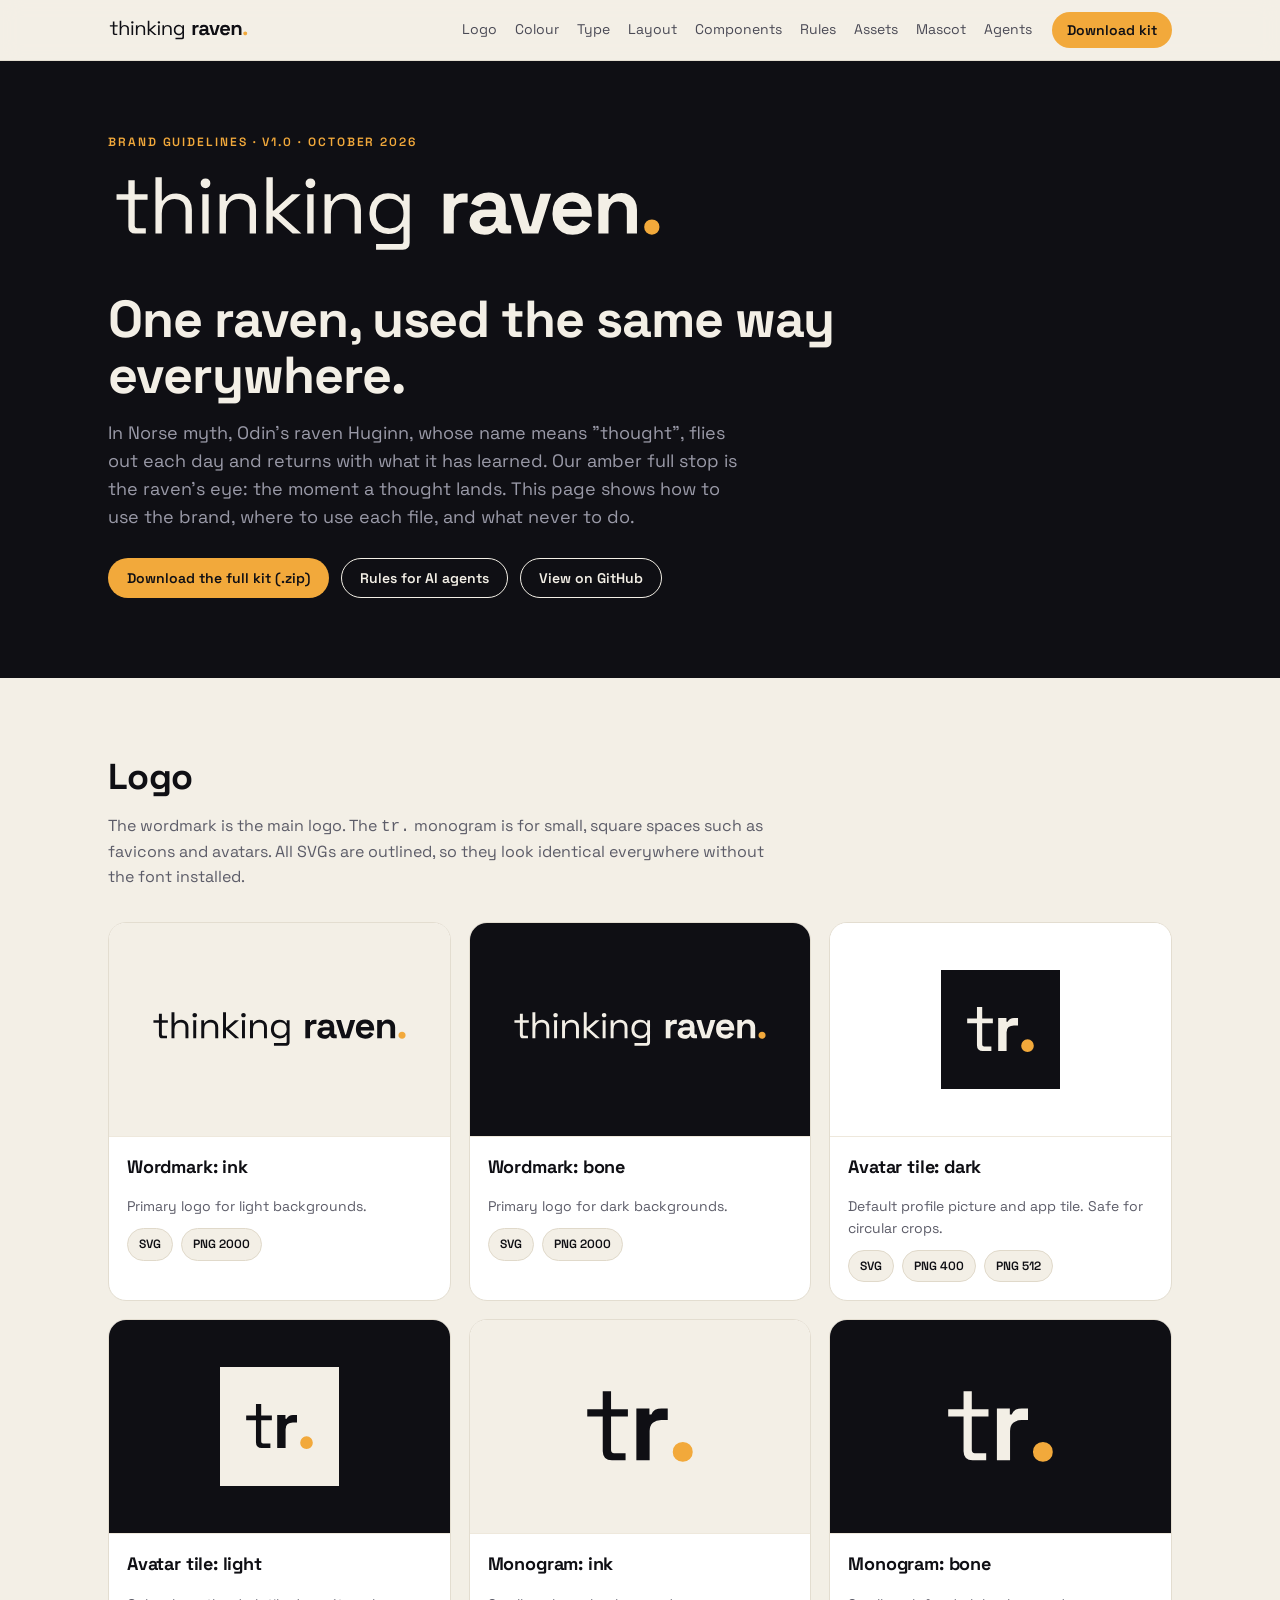
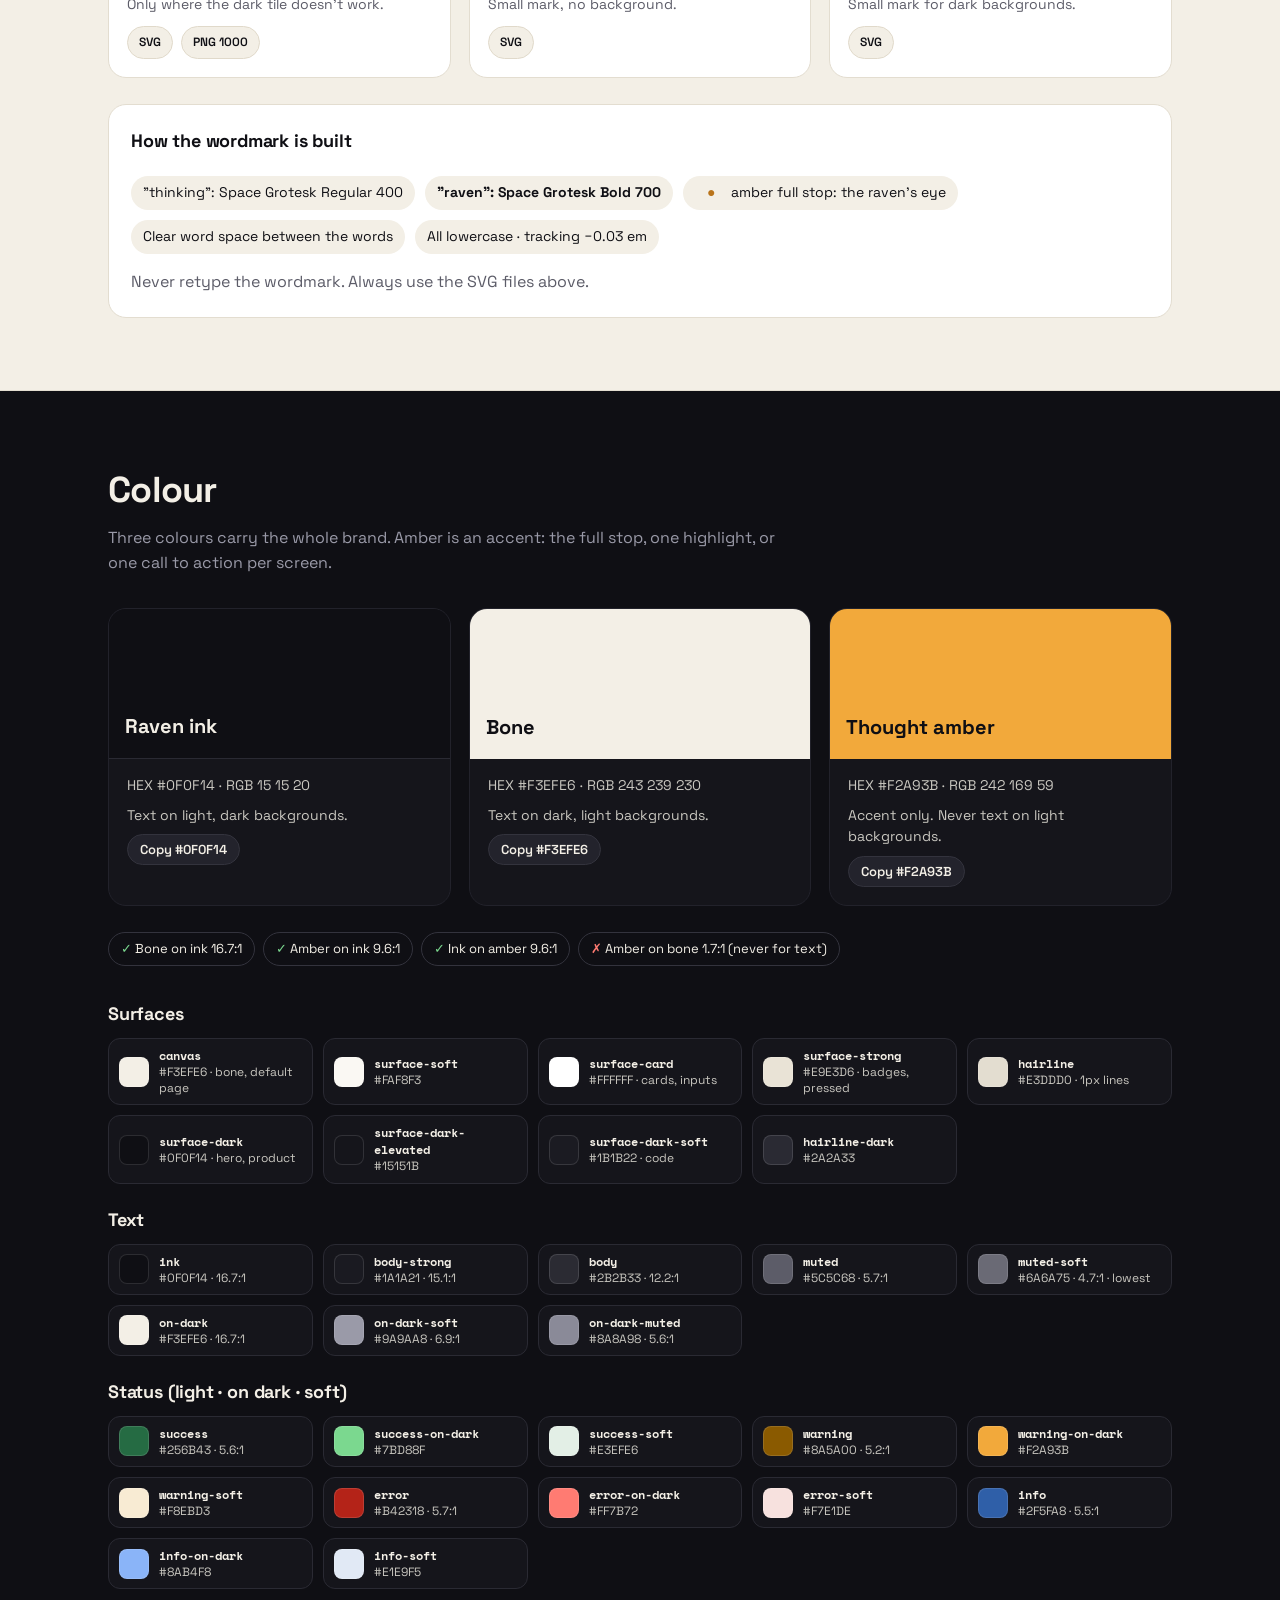
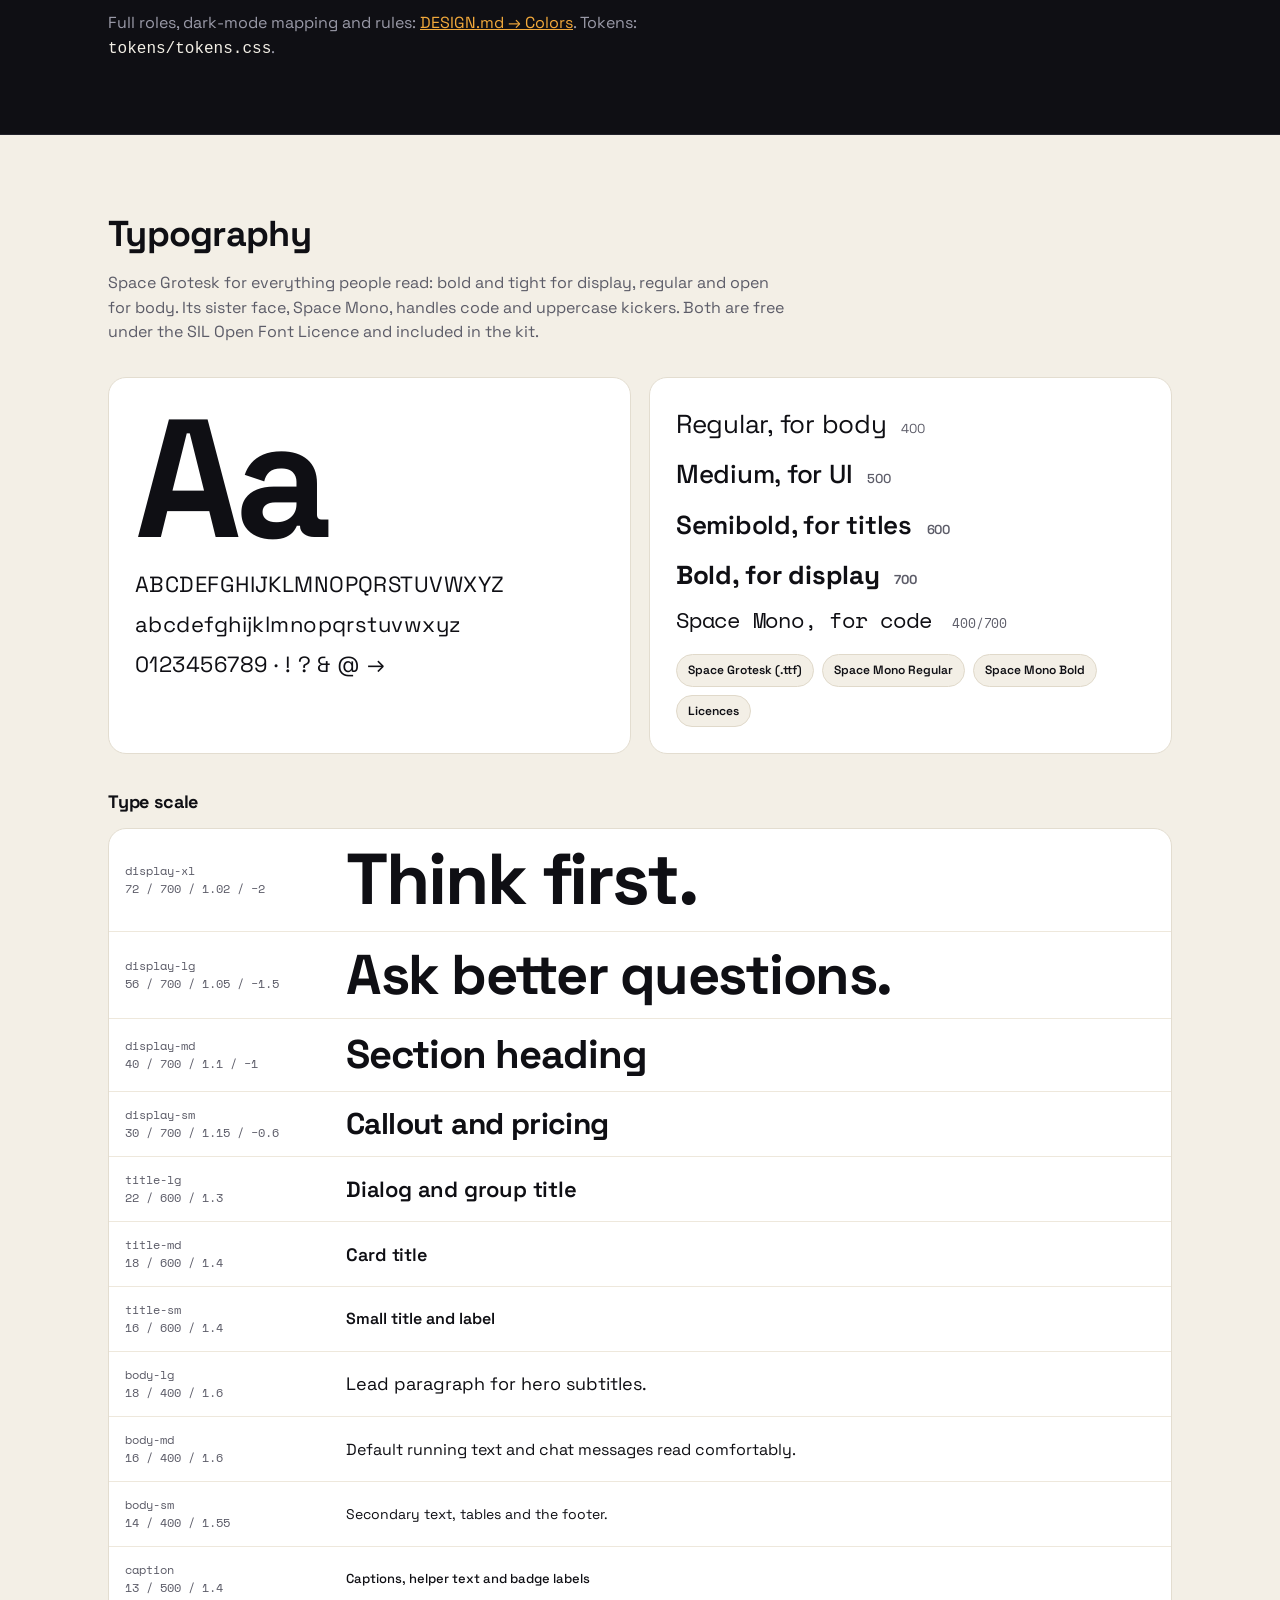
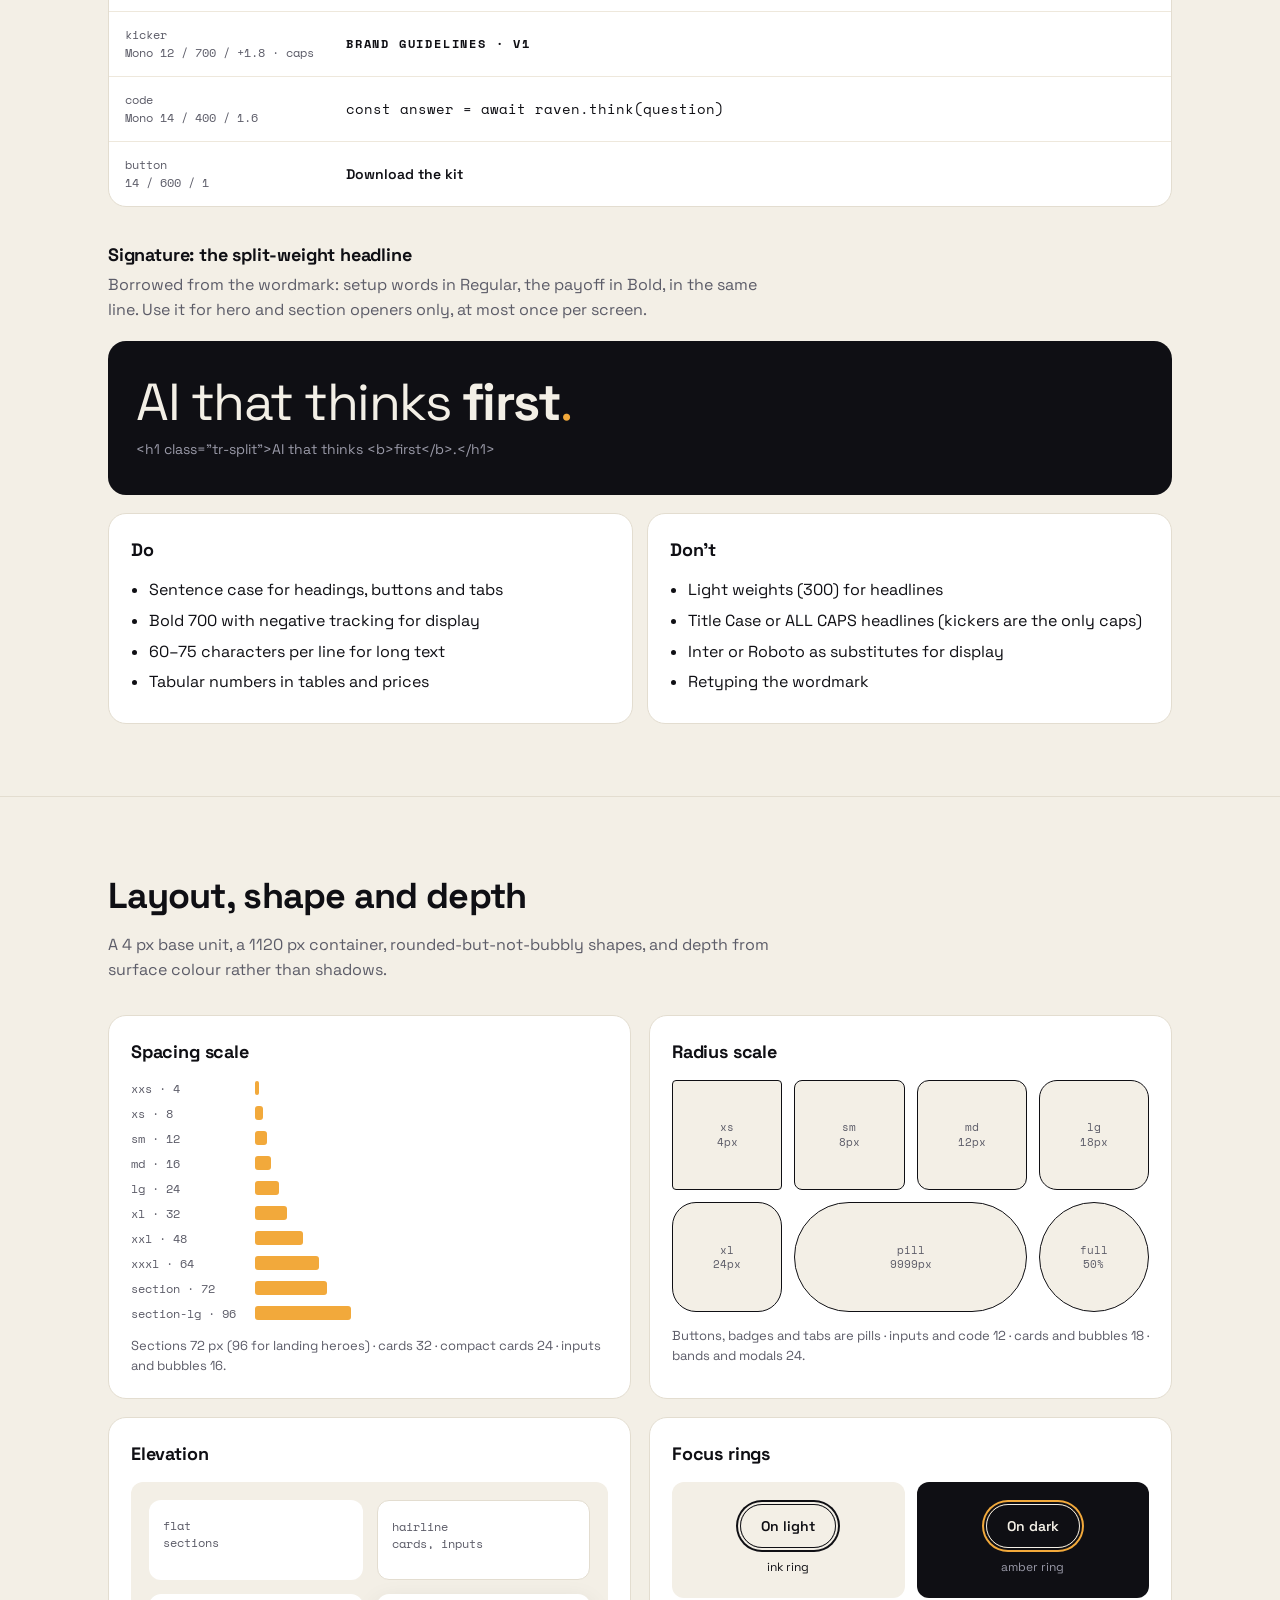
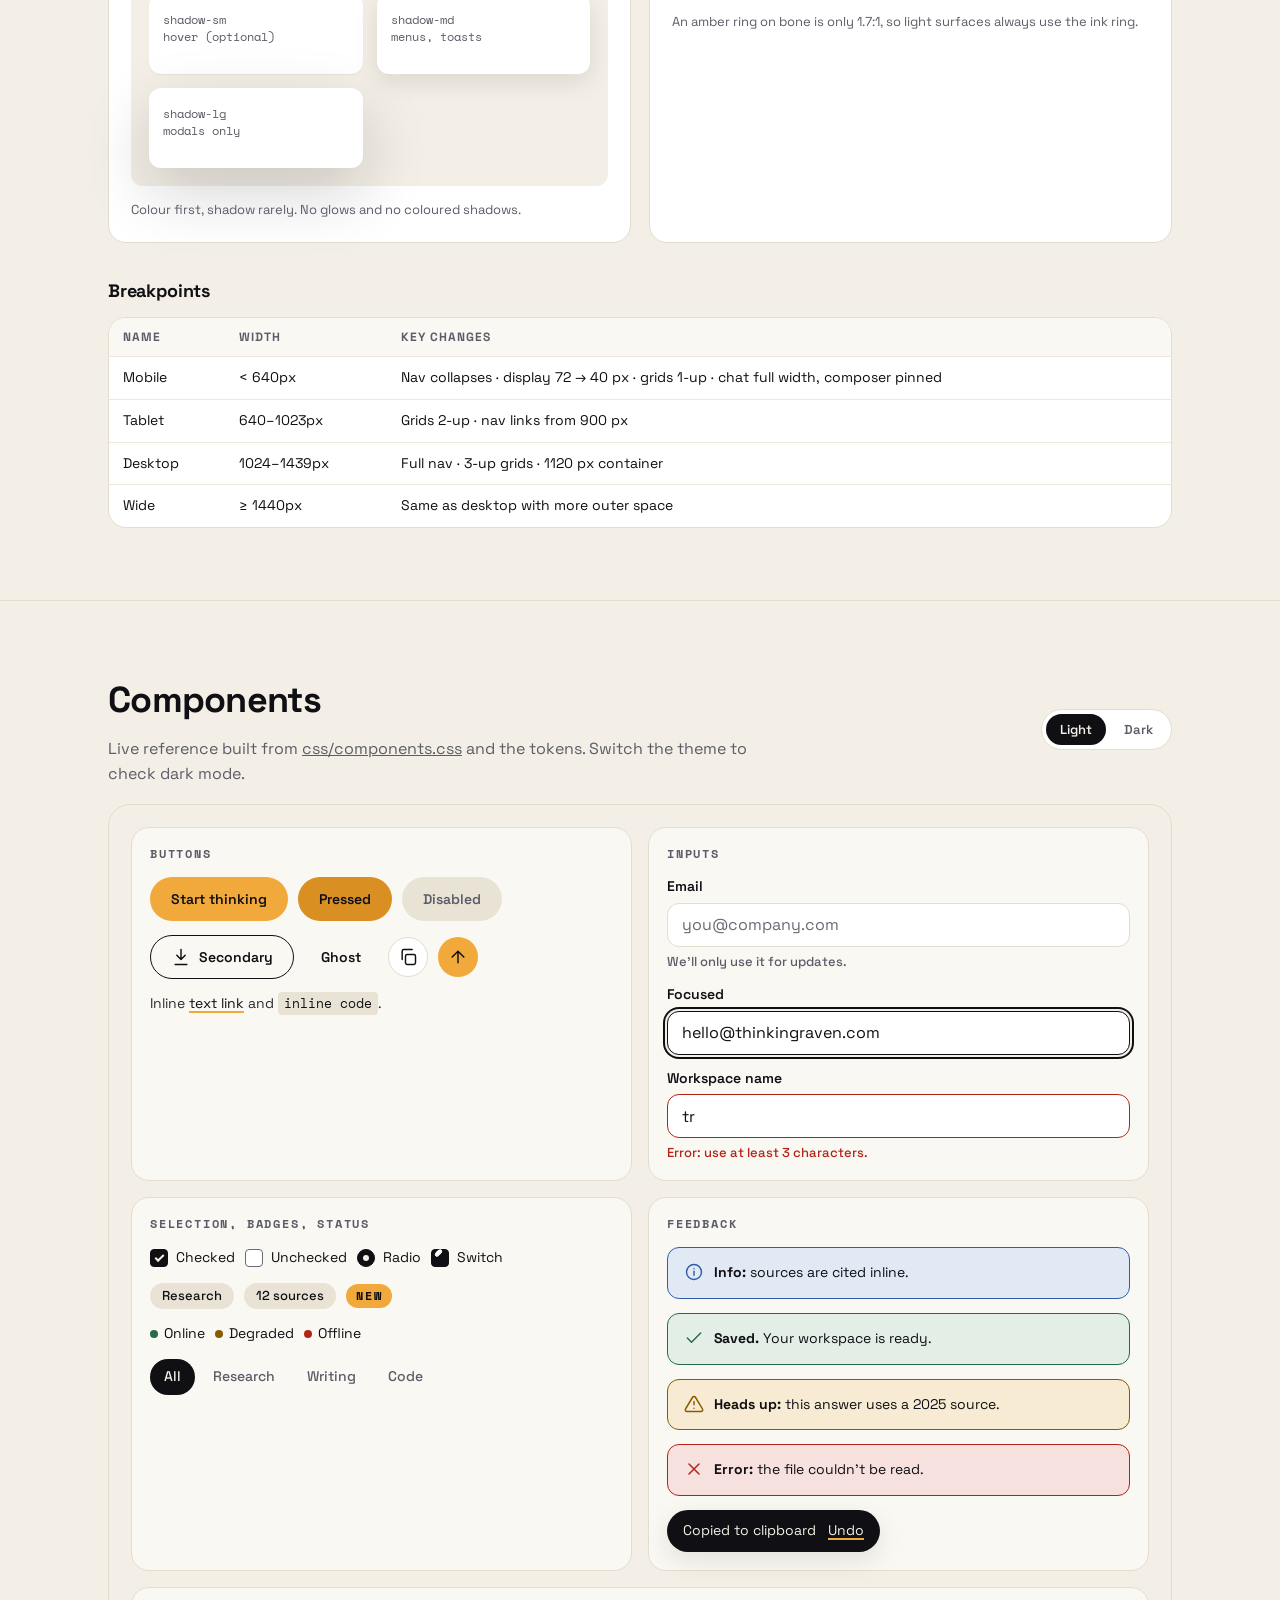
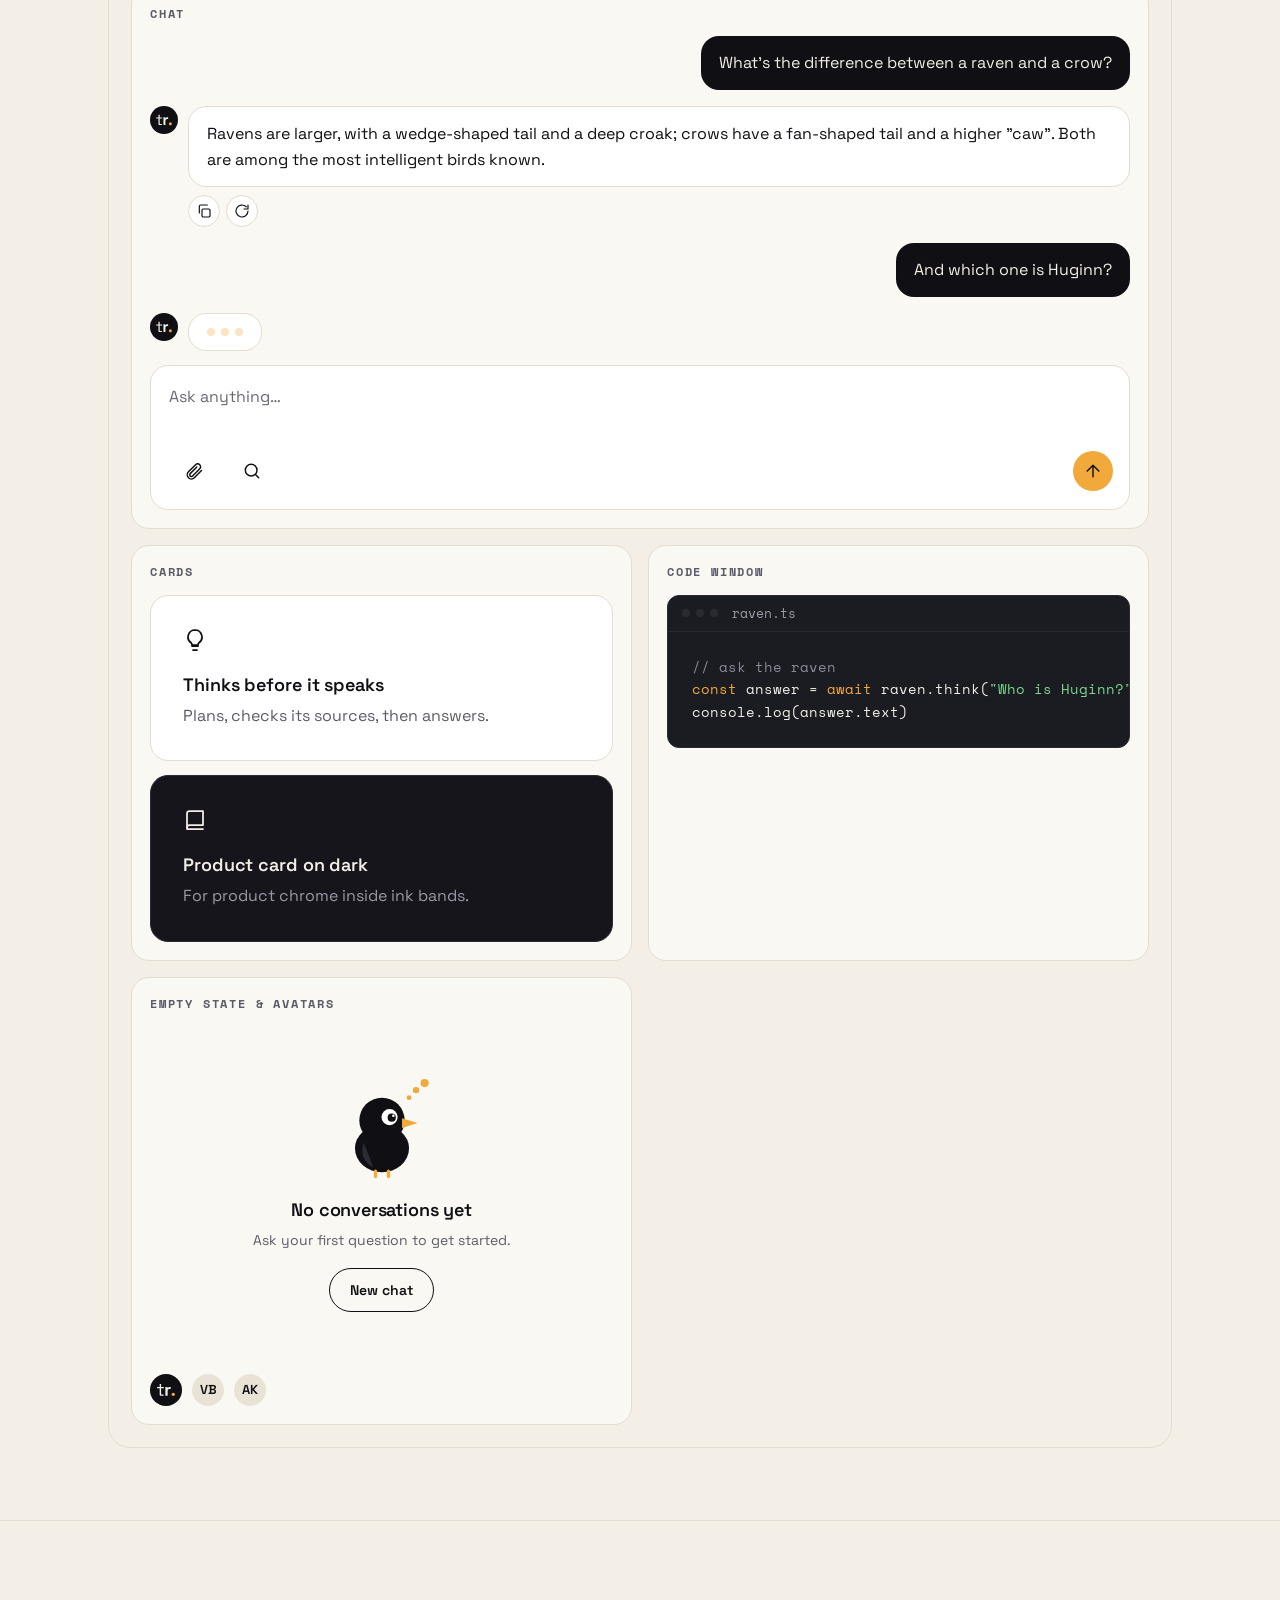
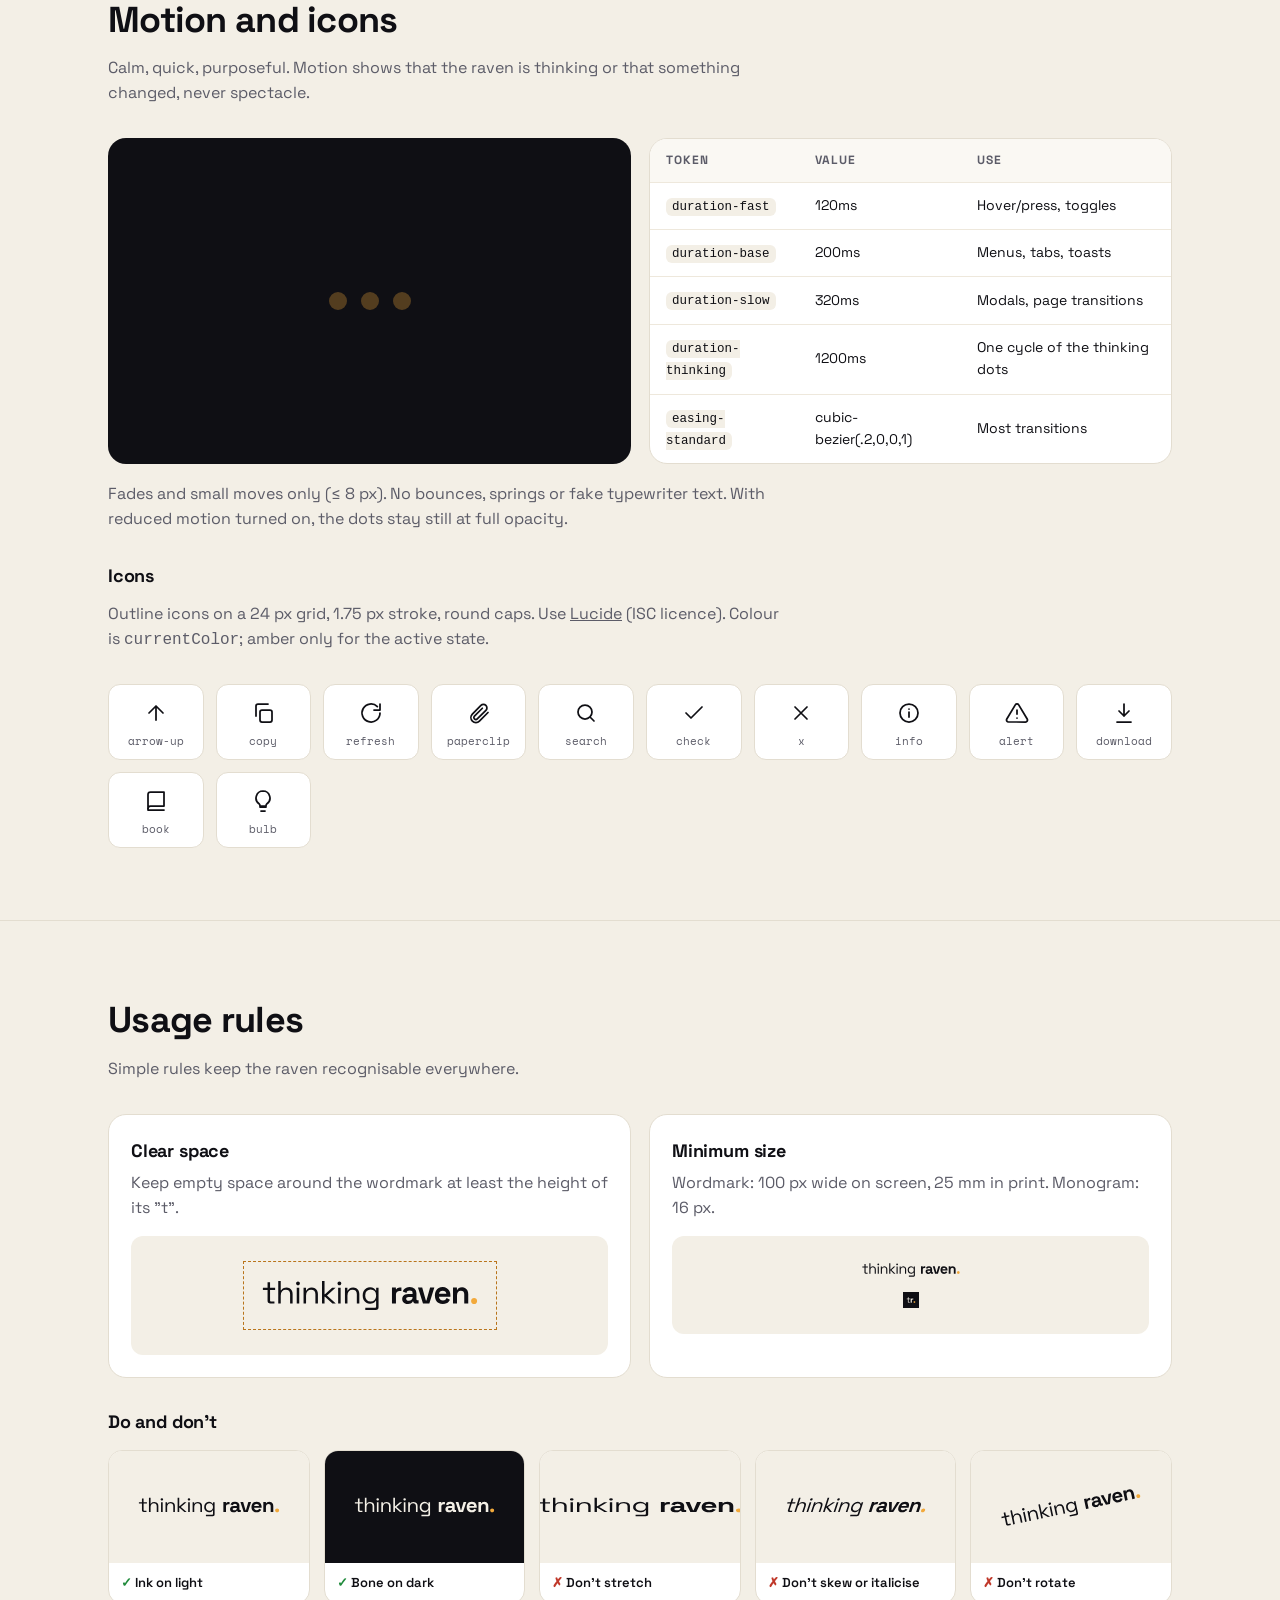
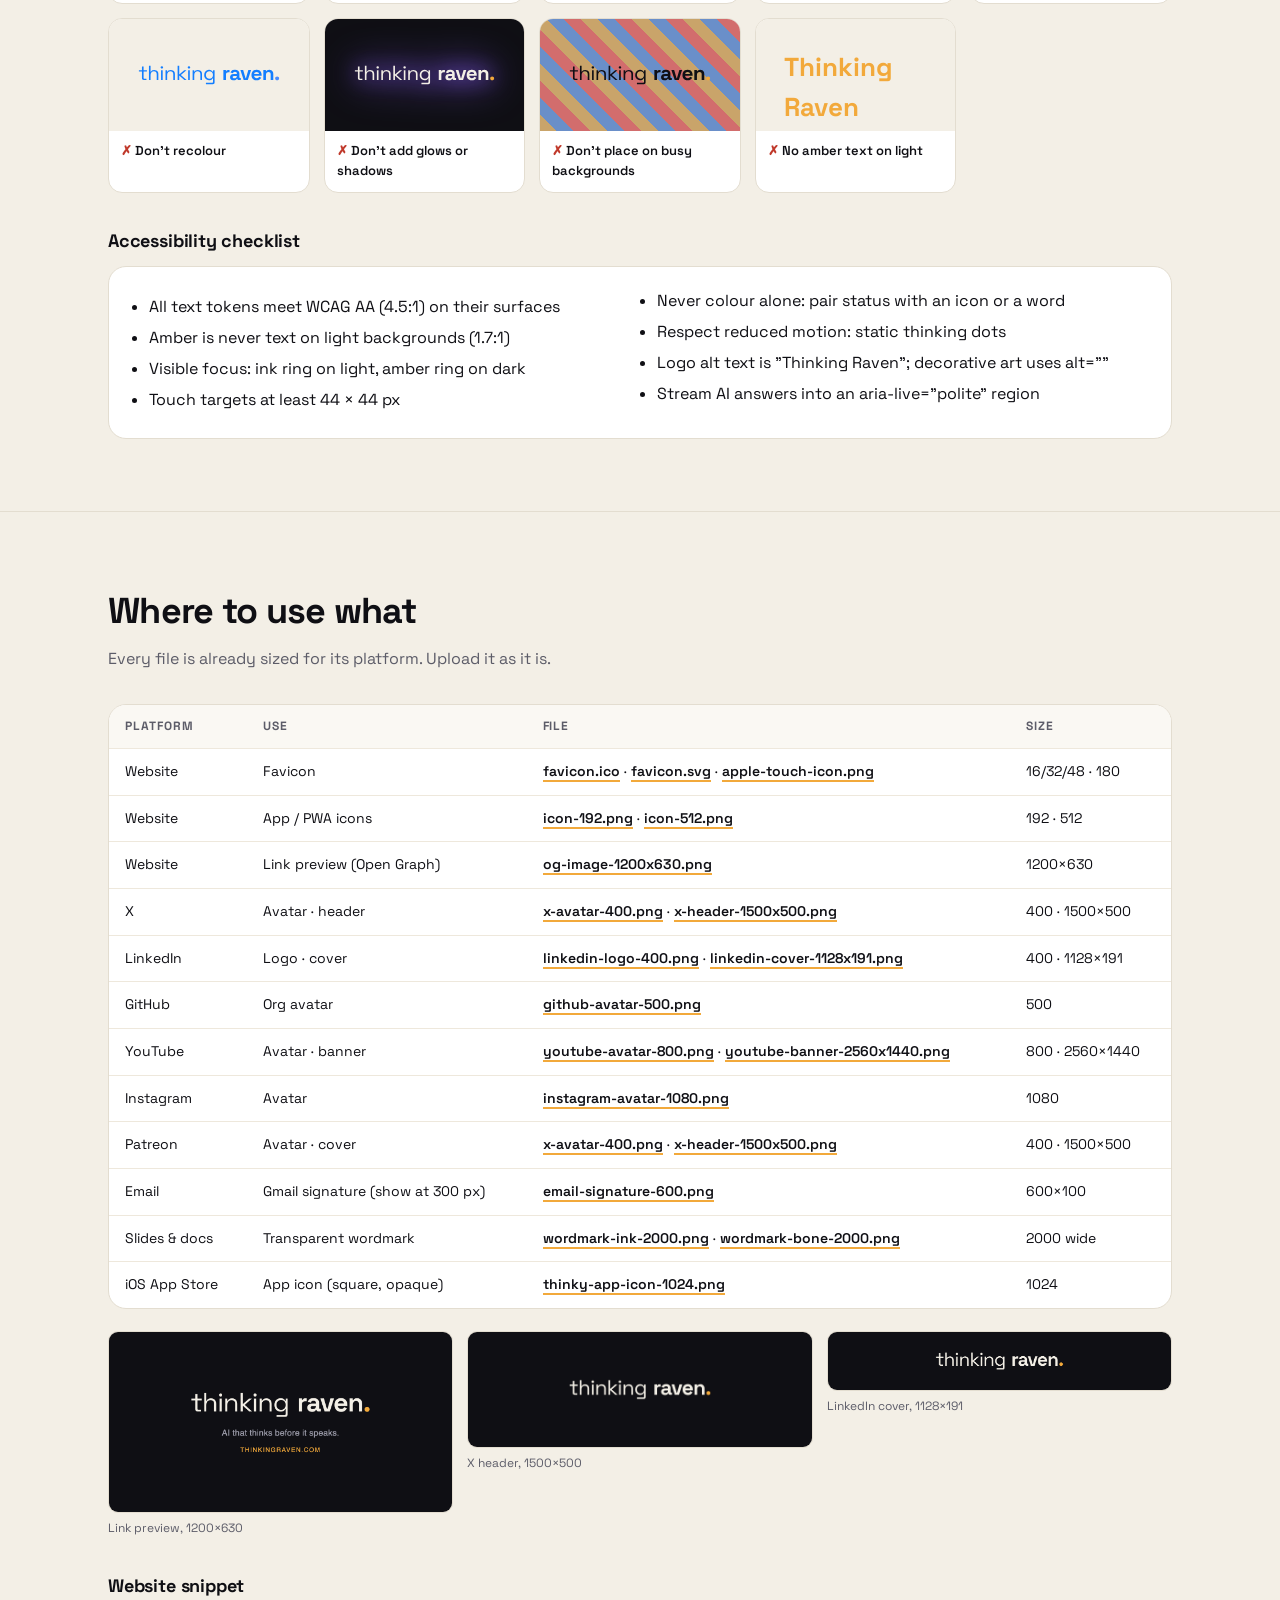
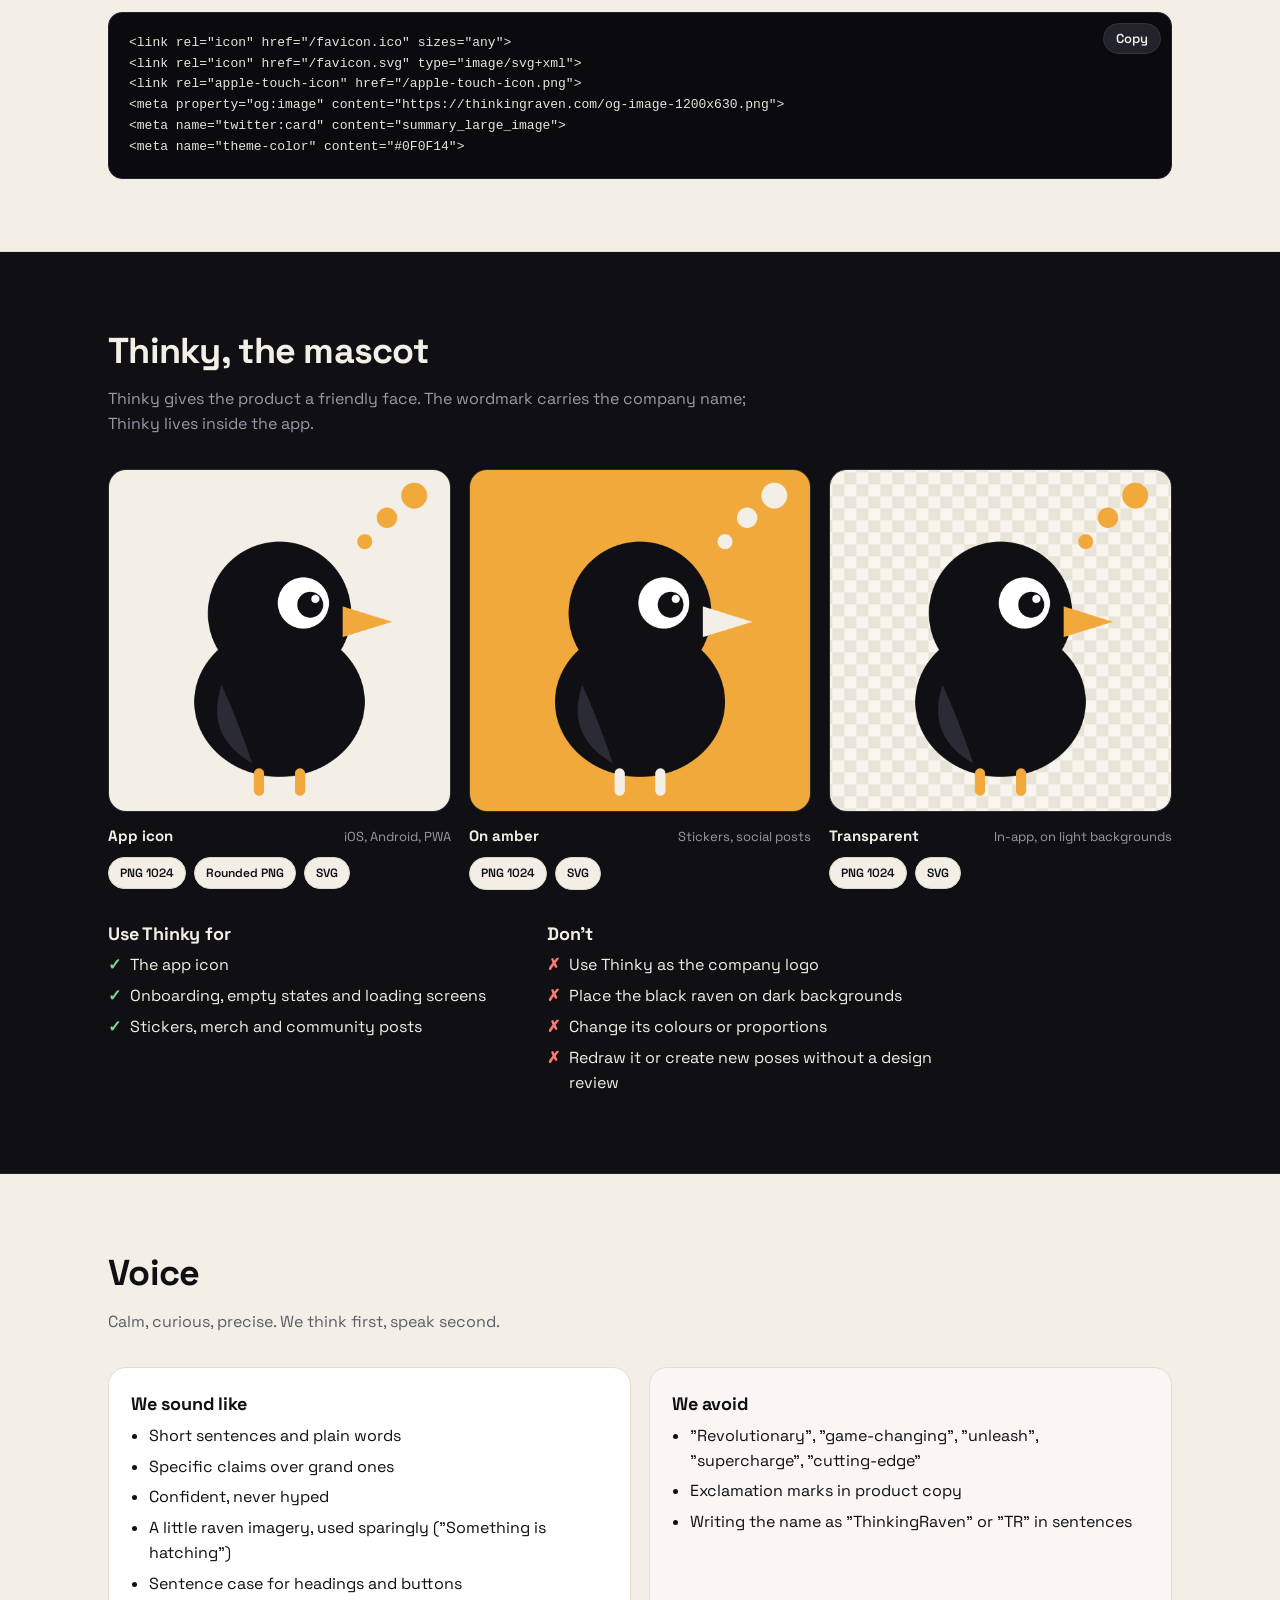
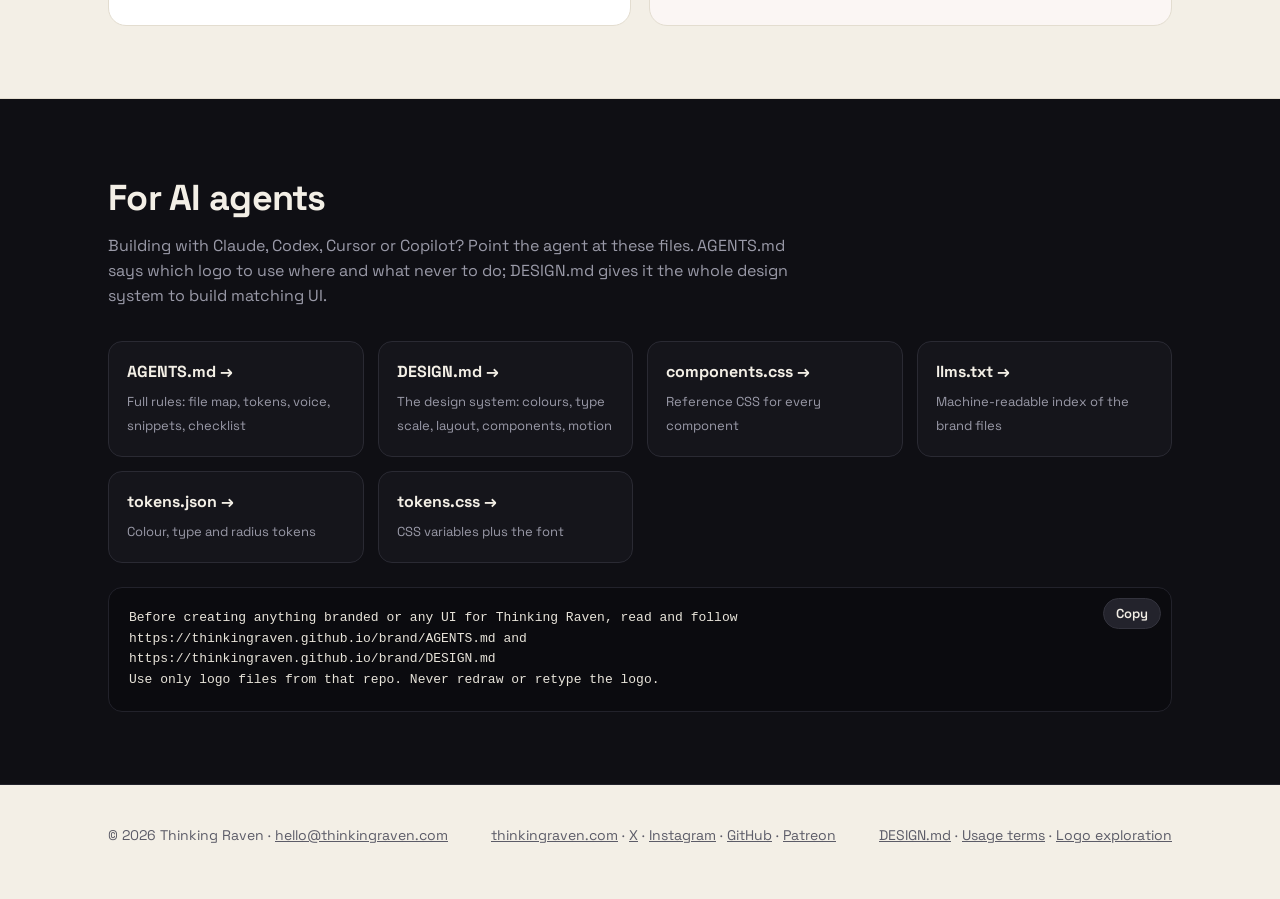
==== index.html @ 89664400 "Add DESIGN.md design system, components and GitHub Pages links - DESIGN.md: YAML tokens (colours, ty" ====
<!doctype html>
<html lang="en">
<head>
<meta charset="utf-8">
<meta name="viewport" content="width=device-width, initial-scale=1">
<title>Thinking Raven Brand</title>
<meta name="description" content="Thinking Raven brand guidelines: logos, colours, typography, usage rules and ready-made exports for every platform.">
<link rel="icon" href="exports/favicon/favicon.ico" sizes="any">
<link rel="icon" href="exports/favicon/favicon.svg" type="image/svg+xml">
<link rel="apple-touch-icon" href="exports/favicon/apple-touch-icon.png">
<meta property="og:title" content="Thinking Raven brand guidelines">
<meta property="og:description" content="Logos, colours, typography, components and usage rules.">
<meta property="og:image" content="https://thinkingraven.github.io/brand/exports/social/og-image-1200x630.png">
<meta name="twitter:card" content="summary_large_image">
<meta name="theme-color" content="#0F0F14">
<link rel="stylesheet" href="tokens/tokens.css">
<link rel="stylesheet" href="css/components.css">
<style>
  *, *::before, *::after { box-sizing: border-box; }
  html { scroll-behavior: smooth; scroll-padding-top: 76px; }
  body { margin: 0; background: var(--tr-bone); color: var(--tr-ink); font-family: var(--tr-font); font-size: 16px; line-height: 1.55; -webkit-font-smoothing: antialiased; }
  img { max-width: 100%; display: block; }
  a { color: inherit; }
  .wrap { max-width: 1120px; margin: 0 auto; padding: 0 16px; }
  @media (min-width: 720px) { .wrap { padding: 0 28px; } }

  /* nav */
  .nav { position: sticky; top: 0; z-index: 10; background: rgba(243,239,230,.92); backdrop-filter: blur(10px); border-bottom: 1px solid #e3ddd0; }
  .nav .wrap { display: flex; align-items: center; gap: 20px; height: 60px; }
  .nav .brand img { height: 22px; width: auto; }
  .nav nav { display: none; gap: 18px; margin-left: auto; font-size: 14px; }
  .nav nav a { text-decoration: none; color: #4a4a55; } .nav nav a:hover { color: var(--tr-ink); }
  @media (min-width: 900px) { .nav nav { display: flex; } }
  .btn { display: inline-flex; align-items: center; gap: 8px; border-radius: var(--tr-radius-button); padding: 10px 18px; font: 600 14px var(--tr-font); text-decoration: none; border: 1px solid transparent; cursor: pointer; white-space: nowrap; }
  .btn-amber { background: var(--tr-amber); color: var(--tr-ink); }
  .btn-ghost { border-color: currentColor; background: transparent; }
  .nav .btn { margin-left: auto; padding: 8px 14px; } @media (min-width: 900px) { .nav .btn { margin-left: 0; } }

  /* hero */
  .hero { background: var(--tr-ink); color: var(--tr-bone); padding: 72px 0 80px; }
  .kicker { color: var(--tr-amber); text-transform: uppercase; letter-spacing: .16em; font-size: 12px; font-weight: 600; margin: 0 0 18px; }
  .hero-logo { width: min(560px, 100%); margin: 0 0 34px; }
  .hero h1 { font-size: clamp(30px, 5vw, 52px); line-height: 1.08; letter-spacing: -.02em; margin: 0 0 16px; max-width: 760px; }
  .hero p.lead { color: var(--tr-mute); max-width: 640px; font-size: 18px; margin: 0 0 28px; }
  .hero .actions { display: flex; gap: 12px; flex-wrap: wrap; }

  /* sections */
  section.block { padding: 72px 0; border-bottom: 1px solid #e3ddd0; }
  section.block.dark { background: var(--tr-ink); color: var(--tr-bone); border-bottom-color: #22222b; }
  h2 { font-size: clamp(26px, 3.4vw, 36px); letter-spacing: -.02em; margin: 0 0 8px; }
  h3 { font-size: 18px; margin: 0 0 6px; letter-spacing: -.01em; }
  .sub { color: #5c5c68; max-width: 680px; margin: 0 0 32px; }
  .dark .sub { color: var(--tr-mute); }
  .grid { display: grid; gap: 18px; grid-template-columns: repeat(auto-fill, minmax(min(100%, 300px), 1fr)); }
  .grid > * { min-width: 0; }

  /* asset cards */
  .asset { background: #fff; border: 1px solid #e3ddd0; border-radius: var(--tr-radius-card); overflow: hidden; display: flex; flex-direction: column; }
  .asset .preview { aspect-ratio: 16 / 10; display: grid; place-items: center; padding: 12%; }
  .asset .preview.sq img { width: 46%; }
  .asset .preview.on-bone { background: var(--tr-bone); } .asset .preview.on-ink { background: var(--tr-ink); } .asset .preview.on-white { background: #fff; }
  .asset .meta { padding: 16px 18px 18px; border-top: 1px solid #eee8dc; display: grid; gap: 10px; }
  .asset .meta p { margin: 0; font-size: 14px; color: #5c5c68; }
  .dl { display: flex; gap: 8px; flex-wrap: wrap; }
  .dl a { font-size: 12px; font-weight: 600; text-decoration: none; padding: 6px 11px; border-radius: 999px; background: var(--tr-bone); border: 1px solid #e0d9ca; color: var(--tr-ink); }
  .dl a:hover { background: var(--tr-amber); border-color: var(--tr-amber); }

  .construct { margin-top: 26px; background: #fff; border: 1px solid #e3ddd0; border-radius: var(--tr-radius-card); padding: 22px; display: grid; gap: 16px; }
  .construct .parts { display: flex; flex-wrap: wrap; gap: 10px; font-size: 14px; }
  .construct .parts span { background: var(--tr-bone); border-radius: 999px; padding: 6px 12px; }
  .construct .parts b { font-weight: 700; } .construct .dot { color: #b9741a; font-weight: 700; }

  /* colour */
  .swatch { border-radius: var(--tr-radius-card); overflow: hidden; border: 1px solid #22222b; background: #15151b; }
  .swatch .chip { height: 150px; display: flex; align-items: flex-end; padding: 16px; font-weight: 700; font-size: 20px; }
  .swatch .info { padding: 16px 18px 18px; display: grid; gap: 8px; font-size: 14px; color: #c9c7c0; }
  .copy { font: 600 13px var(--tr-font); background: #23232c; color: var(--tr-bone); border: 1px solid #33333d; border-radius: 999px; padding: 6px 12px; cursor: pointer; justify-self: start; }
  .copy:hover { border-color: var(--tr-amber); }
  .contrast { display: flex; flex-wrap: wrap; gap: 8px; margin-top: 26px; }
  .contrast span { font-size: 13px; padding: 6px 12px; border-radius: 999px; border: 1px solid #33333d; }
  .contrast .ok::before { content: "✓ "; color: #7bd88f; } .contrast .no::before { content: "✗ "; color: #ff7b72; }

  /* type */
  .specimen { display: grid; gap: 18px; grid-template-columns: repeat(auto-fit, minmax(min(100%, 320px), 1fr)); }
  .spec-card { background: #fff; border: 1px solid #e3ddd0; border-radius: var(--tr-radius-card); padding: 26px; min-width: 0; }
  .spec-big { font-size: clamp(96px, 16vw, 168px); line-height: .9; font-weight: 700; letter-spacing: -.04em; margin: 0 0 12px; }
  .spec-row { font-size: 22px; letter-spacing: .02em; overflow-wrap: anywhere; margin: 6px 0; }
  .weights p { margin: 0 0 10px; font-size: 26px; letter-spacing: -.01em; } .weights small { font-size: 13px; color: #5c5c68; margin-left: 8px; }

  /* rules */
  .rules-grid { display: grid; gap: 18px; grid-template-columns: repeat(auto-fit, minmax(min(100%, 320px), 1fr)); margin-bottom: 30px; }
  .rule { background: #fff; border: 1px solid #e3ddd0; border-radius: var(--tr-radius-card); padding: 22px; min-width: 0; }
  .space-demo { background: var(--tr-bone); border-radius: 12px; padding: 26px; display: grid; place-items: center; }
  .space-demo .box { outline: 1.5px dashed #b9741a; outline-offset: 0; padding: 16px; } .space-demo img { width: 220px; }
  .dodont { display: grid; gap: 14px; grid-template-columns: repeat(auto-fill, minmax(min(100%, 200px), 1fr)); }
  .dd { border-radius: 14px; overflow: hidden; border: 1px solid #e3ddd0; background: #fff; }
  .dd .p { aspect-ratio: 16 / 9; display: grid; place-items: center; padding: 14%; background: var(--tr-bone); overflow: hidden; }
  .dd .p.ink { background: var(--tr-ink); }
  .dd .p.busy { background: repeating-linear-gradient(45deg, #c9a46a 0 12px, #6a8fc9 12px 24px, #d26d6d 24px 36px); }
  .dd .l { padding: 10px 12px; font-size: 13px; font-weight: 600; }
  .dd.yes .l::before { content: "✓  "; color: #1f8a3b; } .dd.no .l::before { content: "✗  "; color: #c0392b; }
  .x-stretch { transform: scaleX(1.45); } .x-skew { transform: skewX(-18deg); } .x-rotate { transform: rotate(-12deg); }
  .x-recolor { filter: invert(36%) sepia(90%) saturate(3000%) hue-rotate(200deg); } .x-glow { filter: drop-shadow(0 0 10px #8a5cff) drop-shadow(0 0 18px #8a5cff); }
  .x-amber-text { color: var(--tr-amber); font-size: 26px; font-weight: 700; }

  /* table */
  .tablewrap { overflow-x: auto; border: 1px solid #e3ddd0; border-radius: var(--tr-radius-card); background: #fff; }
  table { border-collapse: collapse; width: 100%; min-width: 640px; font-size: 14px; }
  th, td { text-align: left; padding: 12px 16px; border-bottom: 1px solid #eee8dc; vertical-align: middle; }
  th { font-size: 12px; text-transform: uppercase; letter-spacing: .08em; color: #5c5c68; background: #faf8f3; }
  td code { font-size: 12.5px; background: var(--tr-bone); padding: 2px 6px; border-radius: 6px; overflow-wrap: anywhere; }
  tr:last-child td { border-bottom: 0; }
  td a.get { font-weight: 600; text-decoration: none; border-bottom: 2px solid var(--tr-amber); }
  .thumbs { display: grid; gap: 14px; grid-template-columns: repeat(auto-fit, minmax(min(100%, 260px), 1fr)); margin-top: 22px; }
  .thumbs figure { margin: 0; } .thumbs img { width: 100%; height: auto; border-radius: 10px; border: 1px solid #e3ddd0; } .thumbs figcaption { font-size: 12px; color: #5c5c68; margin-top: 6px; }

  /* code */
  .code { position: relative; background: #0b0b0f; color: #e8e4da; border-radius: 14px; border: 1px solid #22222b; }
  .code pre { margin: 0; padding: 20px; overflow-x: auto; font: 13px/1.6 ui-monospace, SFMono-Regular, Menlo, monospace; }
  .code .copy { position: absolute; top: 10px; right: 10px; }

  /* mascot */
  .mascots { display: grid; gap: 18px; grid-template-columns: repeat(auto-fit, minmax(min(100%, 240px), 1fr)); }
  .mascots figure { margin: 0; min-width: 0; }
  .mascots img { width: 100%; height: auto; border-radius: 18px; border: 1px solid #2a2a33; }
  .mascots img.checker { background: repeating-conic-gradient(#e9e4d8 0 25%, #f8f5ef 0 50%) 50% / 24px 24px; }
  .mascots figcaption { display: flex; justify-content: space-between; align-items: baseline; gap: 10px; flex-wrap: wrap; margin: 12px 0 10px; }
  .mascots figcaption b { font-size: 15px; } .mascots figcaption span { font-size: 13px; color: var(--tr-mute); }
  .mascot-rules { display: grid; gap: 18px; grid-template-columns: repeat(auto-fit, minmax(min(100%, 280px), 1fr)); max-width: 860px; margin-top: 30px; }
  ul.tidy { padding-left: 18px; margin: 0; } ul.tidy li { margin: 6px 0; }
  ul.tidy.yes, ul.tidy.no { list-style: none; padding-left: 0; }
  ul.tidy.yes li, ul.tidy.no li { padding-left: 1.4em; text-indent: -1.4em; }
  ul.tidy.yes li::before, ul.tidy.no li::before { display: inline-block; width: 1.4em; text-indent: 0; font-weight: 700; }
  ul.tidy.yes li::before { content: "✓"; color: #7bd88f; } ul.tidy.no li::before { content: "✗"; color: #ff7b72; }

  /* voice */
  .voice { display: grid; gap: 18px; grid-template-columns: repeat(auto-fit, minmax(min(100%, 300px), 1fr)); }
  .voice .say, .voice .avoid { background: #fff; border: 1px solid #e3ddd0; border-radius: var(--tr-radius-card); padding: 22px; }
  .voice .avoid { background: #fbf6f4; }

  /* agents */
  .agent-links { display: grid; gap: 14px; grid-template-columns: repeat(auto-fill, minmax(min(100%, 240px), 1fr)); margin: 0 0 24px; }
  .agent-links a { display: block; text-decoration: none; background: #15151b; border: 1px solid #2a2a33; border-radius: 14px; padding: 18px; }
  .agent-links a:hover { border-color: var(--tr-amber); }
  .agent-links b { display: block; font-size: 16px; margin-bottom: 4px; } .agent-links span { font-size: 13px; color: var(--tr-mute); }

  /* v2 design-system sections */
  .roles { display: grid; gap: 22px; margin-top: 34px; }
  .roles h3 { color: var(--tr-bone); margin-bottom: 10px; }
  .chips { display: grid; gap: 10px; grid-template-columns: repeat(auto-fill, minmax(min(100%, 170px), 1fr)); }
  .chip-s { display: flex; gap: 10px; align-items: center; background: #15151b; border: 1px solid #2a2a33; border-radius: 12px; padding: 8px 10px; min-width: 0; }
  .chip-s i { width: 30px; height: 30px; border-radius: 8px; flex: none; border: 1px solid rgba(255,255,255,.12); }
  .chip-s span { display: grid; font-size: 12px; color: #c9c7c0; line-height: 1.35; min-width: 0; overflow-wrap: anywhere; }
  .chip-s b { color: var(--tr-bone); font: 600 12px var(--tr-font-mono); }
  .scale { width: 100%; border-collapse: collapse; min-width: 640px; }
  .scale td { padding: 14px 16px; border-bottom: 1px solid #eee8dc; vertical-align: middle; }
  .scale td.meta { font: 400 12px/1.5 var(--tr-font-mono); color: #5c5c68; white-space: nowrap; width: 1%; }
  .scale td.sample { color: var(--tr-ink); overflow: hidden; max-width: 0; white-space: nowrap; text-overflow: ellipsis; }
  .split-demo { background: var(--tr-ink); color: var(--tr-bone); border-radius: var(--tr-radius-lg); padding: 34px 28px; display: grid; gap: 10px; margin-top: 18px; }
  .split-demo h4 { font: 400 clamp(30px, 5vw, 52px)/1.05 var(--tr-font); letter-spacing: -1.5px; margin: 0; }
  .split-demo h4 b { font-weight: 700; }
  .split-demo p { margin: 0; color: var(--tr-mute); font-size: 14px; }
  .mono-demo { display: grid; gap: 14px; grid-template-columns: repeat(auto-fit, minmax(min(100%, 300px), 1fr)); margin-top: 18px; }
  .panel { background: #fff; border: 1px solid #e3ddd0; border-radius: var(--tr-radius-lg); padding: 22px; min-width: 0; }
  .panel > h3 { margin-bottom: 14px; }
  .bars { display: grid; gap: 8px; }
  .bar { display: grid; grid-template-columns: 112px 1fr; gap: 12px; align-items: center; font: 400 12px var(--tr-font-mono); color: #5c5c68; }
  .bar i { height: 14px; background: var(--tr-amber); border-radius: 3px; display: block; }
  .radii { display: grid; gap: 12px; grid-template-columns: repeat(auto-fill, minmax(92px, 1fr)); }
  .radii div { aspect-ratio: 1; background: var(--tr-bone); border: 1.5px solid var(--tr-ink); display: grid; place-items: center; text-align: center; padding: 8px; font: 400 11px/1.3 var(--tr-font-mono); color: #5c5c68; }
  .elev { display: grid; gap: 14px; grid-template-columns: repeat(auto-fill, minmax(min(100%, 150px), 1fr)); background: var(--tr-bone); padding: 18px; border-radius: 12px; }
  .elev div { background: #fff; border-radius: 12px; padding: 18px 14px; font: 400 12px/1.4 var(--tr-font-mono); color: #5c5c68; min-height: 80px; }
  .focus-demo { display: grid; grid-template-columns: 1fr 1fr; gap: 12px; }
  .focus-demo > div { border-radius: 12px; padding: 22px; display: grid; place-items: center; gap: 10px; font-size: 12px; }
  .bp td, .bp th { padding: 10px 14px; }
  .gallery-head { display: flex; justify-content: space-between; align-items: center; gap: 14px; flex-wrap: wrap; margin-bottom: 18px; }
  .theme-toggle { display: inline-flex; background: #fff; border: 1px solid #e3ddd0; border-radius: 999px; padding: 4px; gap: 4px; }
  .theme-toggle button { border: 0; background: transparent; border-radius: 999px; padding: 7px 14px; font: 600 13px var(--tr-font); cursor: pointer; color: #5c5c68; }
  .theme-toggle button[aria-pressed="true"] { background: var(--tr-ink); color: var(--tr-bone); }
  #gallery { background: var(--tr-canvas); color: var(--tr-body); border-radius: 22px; padding: 22px; border: 1px solid var(--tr-hairline); transition: background-color .2s; }
  #gallery .g-grid { display: grid; gap: 16px; grid-template-columns: repeat(auto-fit, minmax(min(100%, 330px), 1fr)); }
  #gallery .g { background: var(--tr-surface-soft); border: 1px solid var(--tr-hairline); border-radius: var(--tr-radius-lg); padding: 18px; display: grid; gap: 14px; align-content: start; min-width: 0; }
  #gallery .g > h4 { margin: 0; font: var(--tr-kicker); letter-spacing: var(--tr-kicker-tracking); text-transform: uppercase; color: var(--tr-muted); }
  #gallery .row-w { display: flex; flex-wrap: wrap; gap: 10px; align-items: center; }
  #gallery .wide { grid-column: 1 / -1; }
  #gallery .tr-btn { font-family: var(--tr-font); }
  .icons { display: grid; gap: 12px; grid-template-columns: repeat(auto-fill, minmax(92px, 1fr)); }
  .icons div { background: #fff; border: 1px solid #e3ddd0; border-radius: 12px; padding: 16px 8px 10px; display: grid; justify-items: center; gap: 8px; font: 400 11px var(--tr-font-mono); color: #5c5c68; }
  .icons svg { width: 24px; height: 24px; color: var(--tr-ink); }
  .ic { width: 20px; height: 20px; }
  .motion-demo table { min-width: 0; }
  .motion-demo { display: grid; gap: 18px; grid-template-columns: repeat(auto-fit, minmax(min(100%, 320px), 1fr)); }
  .big-think { background: var(--tr-ink); border-radius: var(--tr-radius-lg); display: grid; place-items: center; min-height: 180px; }
  .big-think .tr-thinking { background: transparent; border: 0; gap: 14px; }
  .big-think .tr-thinking i { width: 18px; height: 18px; }
  ul.a11y { columns: 2 280px; padding-left: 18px; margin: 0; } ul.a11y li { margin: 6px 0; break-inside: avoid; }
  footer { padding: 40px 0 60px; font-size: 14px; color: #5c5c68; }
  footer .wrap { display: flex; flex-wrap: wrap; gap: 14px 28px; justify-content: space-between; }
  .toast { position: fixed; bottom: 18px; left: 50%; transform: translateX(-50%) translateY(20px); opacity: 0; background: var(--tr-ink); color: var(--tr-bone); padding: 10px 16px; border-radius: 999px; font-size: 14px; transition: .2s; pointer-events: none; }
  .toast.show { opacity: 1; transform: translateX(-50%) translateY(0); }
</style>
</head>
<body>

<header class="nav">
  <div class="wrap">
    <a class="brand" href="#top" aria-label="Thinking Raven brand home"><img src="logos/final/thinkingraven-wordmark-ink.svg" alt="Thinking Raven" width="141" height="22"></a>
    <nav aria-label="Sections">
      <a href="#logo">Logo</a><a href="#colour">Colour</a><a href="#type">Type</a><a href="#layout">Layout</a><a href="#components">Components</a><a href="#rules">Rules</a><a href="#where">Assets</a><a href="#mascot">Mascot</a><a href="#agents">Agents</a>
    </nav>
    <a class="btn btn-amber" href="thinkingraven-brand-kit.zip" download>Download kit</a>
  </div>
</header>

<main id="top">
  <section class="hero">
    <div class="wrap">
      <p class="kicker">Brand guidelines · v1.0 · October 2026</p>
      <img class="hero-logo" src="logos/final/thinkingraven-wordmark-bone.svg" alt="Thinking Raven" width="560" height="87">
      <h1>One raven, used the same way everywhere.</h1>
      <p class="lead">In Norse myth, Odin's raven Huginn, whose name means "thought", flies out each day and returns with what it has learned. Our amber full stop is the raven's eye: the moment a thought lands. This page shows how to use the brand, where to use each file, and what never to do.</p>
      <div class="actions">
        <a class="btn btn-amber" href="thinkingraven-brand-kit.zip" download>Download the full kit (.zip)</a>
        <a class="btn btn-ghost" href="AGENTS.md">Rules for AI agents</a>
        <a class="btn btn-ghost" href="https://github.com/thinkingraven/brand">View on GitHub</a>
      </div>
    </div>
  </section>

  <section class="block" id="logo">
    <div class="wrap">
      <h2>Logo</h2>
      <p class="sub">The wordmark is the main logo. The <code>tr.</code> monogram is for small, square spaces such as favicons and avatars. All SVGs are outlined, so they look identical everywhere without the font installed.</p>
      <div class="grid">
        <article class="asset"><div class="preview on-bone"><img src="logos/final/thinkingraven-wordmark-ink.svg" alt="Wordmark, ink"></div>
          <div class="meta"><h3>Wordmark: ink</h3><p>Primary logo for light backgrounds.</p>
          <div class="dl"><a href="logos/final/thinkingraven-wordmark-ink.svg" download>SVG</a><a href="exports/wordmark/wordmark-ink-2000.png" download>PNG 2000</a></div></div></article>
        <article class="asset"><div class="preview on-ink"><img src="logos/final/thinkingraven-wordmark-bone.svg" alt="Wordmark, bone"></div>
          <div class="meta"><h3>Wordmark: bone</h3><p>Primary logo for dark backgrounds.</p>
          <div class="dl"><a href="logos/final/thinkingraven-wordmark-bone.svg" download>SVG</a><a href="exports/wordmark/wordmark-bone-2000.png" download>PNG 2000</a></div></div></article>
        <article class="asset"><div class="preview on-white sq"><img src="logos/final/thinkingraven-avatar-dark.svg" alt="Avatar tile, dark"></div>
          <div class="meta"><h3>Avatar tile: dark</h3><p>Default profile picture and app tile. Safe for circular crops.</p>
          <div class="dl"><a href="logos/final/thinkingraven-avatar-dark.svg" download>SVG</a><a href="exports/social/x-avatar-400.png" download>PNG 400</a><a href="exports/favicon/icon-512.png" download>PNG 512</a></div></div></article>
        <article class="asset"><div class="preview on-ink sq"><img src="logos/final/thinkingraven-avatar-light.svg" alt="Avatar tile, light"></div>
          <div class="meta"><h3>Avatar tile: light</h3><p>Only where the dark tile doesn't work.</p>
          <div class="dl"><a href="logos/final/thinkingraven-avatar-light.svg" download>SVG</a><a href="exports/social/avatar-light-1000.png" download>PNG 1000</a></div></div></article>
        <article class="asset"><div class="preview on-bone sq"><img src="logos/final/thinkingraven-monogram-ink.svg" alt="Monogram, ink"></div>
          <div class="meta"><h3>Monogram: ink</h3><p>Small mark, no background.</p>
          <div class="dl"><a href="logos/final/thinkingraven-monogram-ink.svg" download>SVG</a></div></div></article>
        <article class="asset"><div class="preview on-ink sq"><img src="logos/final/thinkingraven-monogram-bone.svg" alt="Monogram, bone"></div>
          <div class="meta"><h3>Monogram: bone</h3><p>Small mark for dark backgrounds.</p>
          <div class="dl"><a href="logos/final/thinkingraven-monogram-bone.svg" download>SVG</a></div></div></article>
      </div>
      <div class="construct">
        <h3>How the wordmark is built</h3>
        <div class="parts"><span>"thinking": Space Grotesk Regular 400</span><span><b>"raven": Space Grotesk Bold 700</b></span><span><span class="dot">●</span> amber full stop: the raven's eye</span><span>Clear word space between the words</span><span>All lowercase · tracking −0.03 em</span></div>
        <p class="sub" style="margin:0">Never retype the wordmark. Always use the SVG files above.</p>
      </div>
    </div>
  </section>

  <section class="block dark" id="colour">
    <div class="wrap">
      <h2>Colour</h2>
      <p class="sub">Three colours carry the whole brand. Amber is an accent: the full stop, one highlight, or one call to action per screen.</p>
      <div class="grid">
        <div class="swatch"><div class="chip" style="background:#0F0F14;color:#F3EFE6;border-bottom:1px solid #2a2a33">Raven ink</div>
          <div class="info"><span>HEX #0F0F14 · RGB 15 15 20</span><span>Text on light, dark backgrounds.</span><button class="copy" data-copy="#0F0F14">Copy #0F0F14</button></div></div>
        <div class="swatch"><div class="chip" style="background:#F3EFE6;color:#0F0F14">Bone</div>
          <div class="info"><span>HEX #F3EFE6 · RGB 243 239 230</span><span>Text on dark, light backgrounds.</span><button class="copy" data-copy="#F3EFE6">Copy #F3EFE6</button></div></div>
        <div class="swatch"><div class="chip" style="background:#F2A93B;color:#0F0F14">Thought amber</div>
          <div class="info"><span>HEX #F2A93B · RGB 242 169 59</span><span>Accent only. Never text on light backgrounds.</span><button class="copy" data-copy="#F2A93B">Copy #F2A93B</button></div></div>
      </div>
      <div class="contrast">
        <span class="ok">Bone on ink 16.7:1</span><span class="ok">Amber on ink 9.6:1</span><span class="ok">Ink on amber 9.6:1</span><span class="no">Amber on bone 1.7:1 (never for text)</span>
      </div>

      <div class="roles">
        <div><h3>Surfaces</h3><div class="chips"><div class="chip-s"><i style="background:#F3EFE6"></i><span><b>canvas</b>#F3EFE6 · bone, default page</span></div><div class="chip-s"><i style="background:#FAF8F3"></i><span><b>surface-soft</b>#FAF8F3</span></div><div class="chip-s"><i style="background:#FFFFFF"></i><span><b>surface-card</b>#FFFFFF · cards, inputs</span></div><div class="chip-s"><i style="background:#E9E3D6"></i><span><b>surface-strong</b>#E9E3D6 · badges, pressed</span></div><div class="chip-s"><i style="background:#E3DDD0"></i><span><b>hairline</b>#E3DDD0 · 1px lines</span></div><div class="chip-s"><i style="background:#0F0F14"></i><span><b>surface-dark</b>#0F0F14 · hero, product</span></div><div class="chip-s"><i style="background:#15151B"></i><span><b>surface-dark-elevated</b>#15151B</span></div><div class="chip-s"><i style="background:#1B1B22"></i><span><b>surface-dark-soft</b>#1B1B22 · code</span></div><div class="chip-s"><i style="background:#2A2A33"></i><span><b>hairline-dark</b>#2A2A33</span></div></div></div>
        <div><h3>Text</h3><div class="chips"><div class="chip-s"><i style="background:#0F0F14"></i><span><b>ink</b>#0F0F14 · 16.7:1</span></div><div class="chip-s"><i style="background:#1A1A21"></i><span><b>body-strong</b>#1A1A21 · 15.1:1</span></div><div class="chip-s"><i style="background:#2B2B33"></i><span><b>body</b>#2B2B33 · 12.2:1</span></div><div class="chip-s"><i style="background:#5C5C68"></i><span><b>muted</b>#5C5C68 · 5.7:1</span></div><div class="chip-s"><i style="background:#6A6A75"></i><span><b>muted-soft</b>#6A6A75 · 4.7:1 · lowest</span></div><div class="chip-s"><i style="background:#F3EFE6"></i><span><b>on-dark</b>#F3EFE6 · 16.7:1</span></div><div class="chip-s"><i style="background:#9A9AA8"></i><span><b>on-dark-soft</b>#9A9AA8 · 6.9:1</span></div><div class="chip-s"><i style="background:#8A8A98"></i><span><b>on-dark-muted</b>#8A8A98 · 5.6:1</span></div></div></div>
        <div><h3>Status (light · on dark · soft)</h3><div class="chips"><div class="chip-s"><i style="background:#256B43"></i><span><b>success</b>#256B43 · 5.6:1</span></div><div class="chip-s"><i style="background:#7BD88F"></i><span><b>success-on-dark</b>#7BD88F</span></div><div class="chip-s"><i style="background:#E3EFE6"></i><span><b>success-soft</b>#E3EFE6</span></div><div class="chip-s"><i style="background:#8A5A00"></i><span><b>warning</b>#8A5A00 · 5.2:1</span></div><div class="chip-s"><i style="background:#F2A93B"></i><span><b>warning-on-dark</b>#F2A93B</span></div><div class="chip-s"><i style="background:#F8EBD3"></i><span><b>warning-soft</b>#F8EBD3</span></div><div class="chip-s"><i style="background:#B42318"></i><span><b>error</b>#B42318 · 5.7:1</span></div><div class="chip-s"><i style="background:#FF7B72"></i><span><b>error-on-dark</b>#FF7B72</span></div><div class="chip-s"><i style="background:#F7E1DE"></i><span><b>error-soft</b>#F7E1DE</span></div><div class="chip-s"><i style="background:#2F5FA8"></i><span><b>info</b>#2F5FA8 · 5.5:1</span></div><div class="chip-s"><i style="background:#8AB4F8"></i><span><b>info-on-dark</b>#8AB4F8</span></div><div class="chip-s"><i style="background:#E1E9F5"></i><span><b>info-soft</b>#E1E9F5</span></div></div></div>
        <p class="sub" style="margin:0">Full roles, dark-mode mapping and rules: <a href="DESIGN.md" style="color:var(--tr-amber)">DESIGN.md → Colors</a>. Tokens: <code style="color:var(--tr-bone)">tokens/tokens.css</code>.</p>
      </div>
    </div>
  </section>

  <section class="block" id="type">
    <div class="wrap">
      <h2>Typography</h2>
      <p class="sub">Space Grotesk for everything people read: bold and tight for display, regular and open for body. Its sister face, Space Mono, handles code and uppercase kickers. Both are free under the SIL Open Font Licence and included in the kit.</p>
      <div class="specimen">
        <div class="spec-card"><p class="spec-big">Aa</p><p class="spec-row">ABCDEFGHIJKLMNOPQRSTUVWXYZ</p><p class="spec-row">abcdefghijklmnopqrstuvwxyz</p><p class="spec-row">0123456789 · ! ? &amp; @ →</p></div>
        <div class="spec-card weights">
          <p style="font-weight:400">Regular, for body <small>400</small></p>
          <p style="font-weight:500">Medium, for UI <small>500</small></p>
          <p style="font-weight:600">Semibold, for titles <small>600</small></p>
          <p style="font-weight:700">Bold, for display <small>700</small></p>
          <p style="font:400 22px/1.4 var(--tr-font-mono)">Space Mono, for code <small>400/700</small></p>
          <div class="dl" style="margin-top:18px"><a href="fonts/SpaceGrotesk-VF.ttf" download>Space Grotesk (.ttf)</a><a href="fonts/SpaceMono-Regular.ttf" download>Space Mono Regular</a><a href="fonts/SpaceMono-Bold.ttf" download>Space Mono Bold</a><a href="fonts/OFL-SpaceGrotesk.txt">Licences</a></div>
        </div>
      </div>
      <h3 style="margin:34px 0 12px">Type scale</h3>
      <div class="tablewrap"><table class="scale"><tbody><tr><td class="meta">display-xl<br>72 / 700 / 1.02 / −2</td><td class="sample" style="font:var(--tr-display-xl);letter-spacing:-2px;font-size:clamp(34px,6vw,72px);">Think first.</td></tr><tr><td class="meta">display-lg<br>56 / 700 / 1.05 / −1.5</td><td class="sample" style="font:var(--tr-display-lg);letter-spacing:-1.5px;font-size:clamp(30px,5vw,56px);">Ask better questions.</td></tr><tr><td class="meta">display-md<br>40 / 700 / 1.1 / −1</td><td class="sample" style="font:var(--tr-display-md);letter-spacing:-1px;">Section heading</td></tr><tr><td class="meta">display-sm<br>30 / 700 / 1.15 / −0.6</td><td class="sample" style="font:var(--tr-display-sm);letter-spacing:-0.6px;">Callout and pricing</td></tr><tr><td class="meta">title-lg<br>22 / 600 / 1.3</td><td class="sample" style="font:var(--tr-title-lg);letter-spacing:-0.2px;">Dialog and group title</td></tr><tr><td class="meta">title-md<br>18 / 600 / 1.4</td><td class="sample" style="font:var(--tr-title-md);letter-spacing:-0.1px;">Card title</td></tr><tr><td class="meta">title-sm<br>16 / 600 / 1.4</td><td class="sample" style="font:var(--tr-title-sm);letter-spacing:0;">Small title and label</td></tr><tr><td class="meta">body-lg<br>18 / 400 / 1.6</td><td class="sample" style="font:var(--tr-body-lg);letter-spacing:0;">Lead paragraph for hero subtitles.</td></tr><tr><td class="meta">body-md<br>16 / 400 / 1.6</td><td class="sample" style="font:var(--tr-body-md);letter-spacing:0;">Default running text and chat messages read comfortably.</td></tr><tr><td class="meta">body-sm<br>14 / 400 / 1.55</td><td class="sample" style="font:var(--tr-body-sm);letter-spacing:0;">Secondary text, tables and the footer.</td></tr><tr><td class="meta">caption<br>13 / 500 / 1.4</td><td class="sample" style="font:var(--tr-caption);letter-spacing:0;">Captions, helper text and badge labels</td></tr><tr><td class="meta">kicker<br>Mono 12 / 700 / +1.8 · caps</td><td class="sample" style="font:var(--tr-kicker);letter-spacing:1.8px;text-transform:uppercase;">BRAND GUIDELINES · V1</td></tr><tr><td class="meta">code<br>Mono 14 / 400 / 1.6</td><td class="sample" style="font:var(--tr-code);letter-spacing:0;">const answer = await raven.think(question)</td></tr><tr><td class="meta">button<br>14 / 600 / 1</td><td class="sample" style="font:var(--tr-button);letter-spacing:0;">Download the kit</td></tr></tbody></table></div>
      <h3 style="margin:34px 0 4px">Signature: the split-weight headline</h3>
      <p class="sub" style="margin-bottom:0">Borrowed from the wordmark: setup words in Regular, the payoff in Bold, in the same line. Use it for hero and section openers only, at most once per screen.</p>
      <div class="split-demo"><h4>AI that thinks <b>first</b><span style="color:var(--tr-amber)">.</span></h4><p>&lt;h1 class="tr-split"&gt;AI that thinks &lt;b&gt;first&lt;/b&gt;.&lt;/h1&gt;</p></div>
      <div class="mono-demo">
        <div class="panel"><h3>Do</h3><ul class="tidy"><li>Sentence case for headings, buttons and tabs</li><li>Bold 700 with negative tracking for display</li><li>60–75 characters per line for long text</li><li>Tabular numbers in tables and prices</li></ul></div>
        <div class="panel"><h3>Don't</h3><ul class="tidy"><li>Light weights (300) for headlines</li><li>Title Case or ALL CAPS headlines (kickers are the only caps)</li><li>Inter or Roboto as substitutes for display</li><li>Retyping the wordmark</li></ul></div>
      </div>
    </div>
  </section>

  <section class="block" id="layout">
    <div class="wrap">
      <h2>Layout, shape and depth</h2>
      <p class="sub">A 4 px base unit, a 1120 px container, rounded-but-not-bubbly shapes, and depth from surface colour rather than shadows.</p>
      <div class="grid" style="grid-template-columns:repeat(auto-fit,minmax(min(100%,460px),1fr))">
        <div class="panel"><h3>Spacing scale</h3><div class="bars"><div class="bar">xxs · 4<i style="width:4px;max-width:100%"></i></div><div class="bar">xs · 8<i style="width:8px;max-width:100%"></i></div><div class="bar">sm · 12<i style="width:12px;max-width:100%"></i></div><div class="bar">md · 16<i style="width:16px;max-width:100%"></i></div><div class="bar">lg · 24<i style="width:24px;max-width:100%"></i></div><div class="bar">xl · 32<i style="width:32px;max-width:100%"></i></div><div class="bar">xxl · 48<i style="width:48px;max-width:100%"></i></div><div class="bar">xxxl · 64<i style="width:64px;max-width:100%"></i></div><div class="bar">section · 72<i style="width:72px;max-width:100%"></i></div><div class="bar">section-lg · 96<i style="width:96px;max-width:100%"></i></div></div><p class="sub" style="margin:14px 0 0;font-size:13px">Sections 72 px (96 for landing heroes) · cards 32 · compact cards 24 · inputs and bubbles 16.</p></div>
        <div class="panel"><h3>Radius scale</h3><div class="radii"><div style="border-radius:4px">xs<br>4px</div><div style="border-radius:8px">sm<br>8px</div><div style="border-radius:12px">md<br>12px</div><div style="border-radius:18px">lg<br>18px</div><div style="border-radius:24px">xl<br>24px</div><div style="border-radius:9999px;grid-column:span 2;aspect-ratio:auto;min-height:64px">pill<br>9999px</div><div style="border-radius:50%">full<br>50%</div></div><p class="sub" style="margin:14px 0 0;font-size:13px">Buttons, badges and tabs are pills · inputs and code 12 · cards and bubbles 18 · bands and modals 24.</p></div>
        <div class="panel"><h3>Elevation</h3><div class="elev"><div>flat<br>sections</div><div style="border:1px solid var(--tr-hairline)">hairline<br>cards, inputs</div><div style="box-shadow:var(--tr-shadow-sm)">shadow-sm<br>hover (optional)</div><div style="box-shadow:var(--tr-shadow-md)">shadow-md<br>menus, toasts</div><div style="box-shadow:var(--tr-shadow-lg)">shadow-lg<br>modals only</div></div><p class="sub" style="margin:14px 0 0;font-size:13px">Colour first, shadow rarely. No glows and no coloured shadows.</p></div>
        <div class="panel"><h3>Focus rings</h3><div class="focus-demo"><div style="background:var(--tr-bone)"><span class="tr-btn tr-btn--secondary" style="box-shadow:var(--tr-focus-light)">On light</span>ink ring</div><div class="tr-dark" style="background:var(--tr-ink);color:var(--tr-mute)"><span class="tr-btn tr-btn--secondary on-dark" style="box-shadow:var(--tr-focus-dark)">On dark</span>amber ring</div></div><p class="sub" style="margin:14px 0 0;font-size:13px">An amber ring on bone is only 1.7:1, so light surfaces always use the ink ring.</p></div>
      </div>
      <h3 style="margin:34px 0 12px">Breakpoints</h3>
      <div class="tablewrap"><table class="bp"><thead><tr><th>Name</th><th>Width</th><th>Key changes</th></tr></thead><tbody>
        <tr><td>Mobile</td><td>&lt; 640px</td><td>Nav collapses · display 72 → 40 px · grids 1-up · chat full width, composer pinned</td></tr>
        <tr><td>Tablet</td><td>640–1023px</td><td>Grids 2-up · nav links from 900 px</td></tr>
        <tr><td>Desktop</td><td>1024–1439px</td><td>Full nav · 3-up grids · 1120 px container</td></tr>
        <tr><td>Wide</td><td>≥ 1440px</td><td>Same as desktop with more outer space</td></tr>
      </tbody></table></div>
    </div>
  </section>

  <section class="block" id="components">
    <div class="wrap">
      <div class="gallery-head">
        <div><h2>Components</h2><p class="sub" style="margin:0">Live reference built from <a href="css/components.css" style="color:inherit">css/components.css</a> and the tokens. Switch the theme to check dark mode.</p></div>
        <div class="theme-toggle" role="group" aria-label="Preview theme"><button type="button" aria-pressed="true" data-theme-btn="light">Light</button><button type="button" aria-pressed="false" data-theme-btn="dark">Dark</button></div>
      </div>
      <div id="gallery">
        <div class="g-grid">
          <div class="g"><h4>Buttons</h4>
            <div class="row-w"><button class="tr-btn tr-btn--primary" type="button">Start thinking</button><span class="tr-btn tr-btn--primary" style="background:var(--tr-primary-active)">Pressed</span><button class="tr-btn tr-btn--primary" type="button" disabled>Disabled</button></div>
            <div class="row-w"><button class="tr-btn tr-btn--secondary" type="button"><svg class="ic" viewBox="0 0 24 24" fill="none" stroke="currentColor" stroke-width="1.75" stroke-linecap="round" stroke-linejoin="round" aria-hidden="true"><path d="M12 3v12M7 10l5 5 5-5M5 21h14"/></svg>Secondary</button><button class="tr-btn tr-btn--ghost" type="button">Ghost</button><button class="tr-icon-btn" type="button" aria-label="Copy"><svg class="ic" viewBox="0 0 24 24" fill="none" stroke="currentColor" stroke-width="1.75" stroke-linecap="round" stroke-linejoin="round" aria-hidden="true"><rect x="9" y="9" width="12" height="12" rx="2"/><path d="M5 15V5a2 2 0 0 1 2-2h10"/></svg></button><button class="tr-icon-btn tr-icon-btn--send" type="button" aria-label="Send"><svg class="ic" viewBox="0 0 24 24" fill="none" stroke="currentColor" stroke-width="1.75" stroke-linecap="round" stroke-linejoin="round" aria-hidden="true"><path d="M12 19V5M5 12l7-7 7 7"/></svg></button></div>
            <p style="margin:0;font:var(--tr-body-sm);color:var(--tr-body)">Inline <a class="tr-link" href="#components">text link</a> and <code class="tr-inline">inline code</code>.</p>
          </div>
          <div class="g"><h4>Inputs</h4>
            <label class="tr-field"><span class="tr-label">Email</span><input class="tr-input" type="email" placeholder="you@company.com"><span class="tr-help">We'll only use it for updates.</span></label>
            <label class="tr-field"><span class="tr-label">Focused</span><input class="tr-input" value="hello@thinkingraven.com" style="border-color:var(--tr-ink);box-shadow:var(--tr-focus)"></label>
            <label class="tr-field"><span class="tr-label">Workspace name</span><input class="tr-input" aria-invalid="true" value="tr"><span class="tr-help is-error">Error: use at least 3 characters.</span></label>
          </div>
          <div class="g"><h4>Selection, badges, status</h4>
            <div class="row-w"><label class="tr-check"><input type="checkbox" checked> Checked</label><label class="tr-check"><input type="checkbox"> Unchecked</label><label class="tr-check"><input type="radio" name="r" checked> Radio</label><label class="tr-check"><input class="tr-switch" type="checkbox" checked aria-label="Switch"> Switch</label></div>
            <div class="row-w"><span class="tr-badge">Research</span><span class="tr-badge">12 sources</span><span class="tr-badge tr-badge--amber">New</span></div>
            <div class="row-w" style="font:var(--tr-body-sm);color:var(--tr-ink)"><span class="row-w" style="gap:6px"><i class="tr-status tr-status--success"></i>Online</span><span class="row-w" style="gap:6px"><i class="tr-status tr-status--warning"></i>Degraded</span><span class="row-w" style="gap:6px"><i class="tr-status tr-status--error"></i>Offline</span></div>
            <div class="tr-tabs" role="tablist" aria-label="Example tabs"><button class="tr-tab" role="tab" aria-selected="true">All</button><button class="tr-tab" role="tab" aria-selected="false">Research</button><button class="tr-tab" role="tab" aria-selected="false">Writing</button><button class="tr-tab" role="tab" aria-selected="false">Code</button></div>
          </div>
          <div class="g"><h4>Feedback</h4>
            <div class="tr-alert"><svg class="ic" viewBox="0 0 24 24" fill="none" stroke="currentColor" stroke-width="1.75" stroke-linecap="round" stroke-linejoin="round" aria-hidden="true"><circle cx="12" cy="12" r="9"/><path d="M12 11v5M12 8h.01"/></svg><span><b>Info:</b> sources are cited inline.</span></div>
            <div class="tr-alert tr-alert--success"><svg class="ic" viewBox="0 0 24 24" fill="none" stroke="currentColor" stroke-width="1.75" stroke-linecap="round" stroke-linejoin="round" aria-hidden="true"><path d="M20 6 9 17l-5-5"/></svg><span><b>Saved.</b> Your workspace is ready.</span></div>
            <div class="tr-alert tr-alert--warning"><svg class="ic" viewBox="0 0 24 24" fill="none" stroke="currentColor" stroke-width="1.75" stroke-linecap="round" stroke-linejoin="round" aria-hidden="true"><path d="M10.3 3.9 1.8 18a2 2 0 0 0 1.7 3h17a2 2 0 0 0 1.7-3L13.7 3.9a2 2 0 0 0-3.4 0z"/><path d="M12 9v4M12 17h.01"/></svg><span><b>Heads up:</b> this answer uses a 2025 source.</span></div>
            <div class="tr-alert tr-alert--error"><svg class="ic" viewBox="0 0 24 24" fill="none" stroke="currentColor" stroke-width="1.75" stroke-linecap="round" stroke-linejoin="round" aria-hidden="true"><path d="M18 6 6 18M6 6l12 12"/></svg><span><b>Error:</b> the file couldn't be read.</span></div>
            <div><span class="tr-toast">Copied to clipboard <a class="tr-link" href="#components">Undo</a></span></div>
          </div>
          <div class="g wide"><h4>Chat</h4>
            <div class="tr-chat" style="max-width:none">
              <div class="tr-msg tr-msg--user"><div class="tr-bubble tr-bubble--user">What's the difference between a raven and a crow?</div></div>
              <div class="tr-msg"><img class="tr-msg-avatar" src="logos/final/thinkingraven-avatar-dark.svg" alt=""><div><div class="tr-bubble tr-bubble--assistant">Ravens are larger, with a wedge-shaped tail and a deep croak; crows have a fan-shaped tail and a higher "caw". Both are among the most intelligent birds known.</div><div class="tr-msg-actions"><button class="tr-icon-btn tr-icon-btn--sm" type="button" aria-label="Copy"><svg class="ic" viewBox="0 0 24 24" fill="none" stroke="currentColor" stroke-width="1.75" stroke-linecap="round" stroke-linejoin="round" aria-hidden="true"><rect x="9" y="9" width="12" height="12" rx="2"/><path d="M5 15V5a2 2 0 0 1 2-2h10"/></svg></button><button class="tr-icon-btn tr-icon-btn--sm" type="button" aria-label="Regenerate"><svg class="ic" viewBox="0 0 24 24" fill="none" stroke="currentColor" stroke-width="1.75" stroke-linecap="round" stroke-linejoin="round" aria-hidden="true"><path d="M21 12a9 9 0 1 1-2.64-6.36"/><path d="M21 3v6h-6"/></svg></button></div></div></div>
              <div class="tr-msg tr-msg--user"><div class="tr-bubble tr-bubble--user">And which one is Huginn?</div></div>
              <div class="tr-msg"><img class="tr-msg-avatar" src="logos/final/thinkingraven-avatar-dark.svg" alt=""><div class="tr-thinking" role="status"><i></i><i></i><i></i><span class="tr-sr-only">Thinking…</span></div></div>
            </div>
            <div class="tr-composer"><textarea rows="2" placeholder="Ask anything…" aria-label="Message"></textarea><div class="tr-composer-row"><div class="tr-composer-tools"><button class="tr-btn tr-btn--ghost" type="button" aria-label="Attach"><svg class="ic" viewBox="0 0 24 24" fill="none" stroke="currentColor" stroke-width="1.75" stroke-linecap="round" stroke-linejoin="round" aria-hidden="true"><path d="M21 11.5l-8.6 8.6a5 5 0 0 1-7.07-7.07l8.6-8.6a3.5 3.5 0 0 1 4.95 4.95l-8.6 8.6a2 2 0 0 1-2.83-2.83l7.9-7.9"/></svg></button><button class="tr-btn tr-btn--ghost" type="button" aria-label="Search"><svg class="ic" viewBox="0 0 24 24" fill="none" stroke="currentColor" stroke-width="1.75" stroke-linecap="round" stroke-linejoin="round" aria-hidden="true"><circle cx="11" cy="11" r="7"/><path d="m20 20-3.5-3.5"/></svg></button></div><button class="tr-icon-btn tr-icon-btn--send" type="button" aria-label="Send"><svg class="ic" viewBox="0 0 24 24" fill="none" stroke="currentColor" stroke-width="1.75" stroke-linecap="round" stroke-linejoin="round" aria-hidden="true"><path d="M12 19V5M5 12l7-7 7 7"/></svg></button></div></div>
          </div>
          <div class="g"><h4>Cards</h4>
            <div class="tr-card"><svg class="tr-card-icon" viewBox="0 0 24 24" fill="none" stroke="currentColor" stroke-width="1.75" stroke-linecap="round" stroke-linejoin="round" aria-hidden="true"><path d="M9 18h6M10 22h4"/><path d="M12 2a7 7 0 0 0-4 12.7c.6.5 1 1.3 1 2.3h6c0-1 .4-1.8 1-2.3A7 7 0 0 0 12 2z"/></svg><h3>Thinks before it speaks</h3><p>Plans, checks its sources, then answers.</p></div>
            <div class="tr-card tr-card--dark"><svg class="tr-card-icon" viewBox="0 0 24 24" fill="none" stroke="currentColor" stroke-width="1.75" stroke-linecap="round" stroke-linejoin="round" aria-hidden="true"><path d="M4 19.5A2.5 2.5 0 0 1 6.5 17H20V3H6.5A2.5 2.5 0 0 0 4 5.5z"/><path d="M4 19.5V21h16"/></svg><h3>Product card on dark</h3><p>For product chrome inside ink bands.</p></div>
          </div>
          <div class="g"><h4>Code window</h4>
            <div class="tr-code"><div class="tr-code-bar"><i></i><i></i><i></i><span>raven.ts</span></div><pre><span class="c">// ask the raven</span>
<span class="k">const</span> answer = <span class="k">await</span> raven.think(<span class="s">"Who is Huginn?"</span>)
console.log(answer.text)</pre></div>
          </div>
          <div class="g"><h4>Empty state &amp; avatars</h4>
            <div class="tr-empty"><img src="logos/final/thinky-mascot-transparent.svg" alt="" width="108" height="108"><h3>No conversations yet</h3><p>Ask your first question to get started.</p><button class="tr-btn tr-btn--secondary" type="button">New chat</button></div>
            <div class="row-w"><img class="tr-avatar" src="logos/final/thinkingraven-avatar-dark.svg" alt="Thinking Raven"><span class="tr-avatar">VB</span><span class="tr-avatar">AK</span></div>
          </div>
        </div>
      </div>
    </div>
  </section>

  <section class="block" id="motion">
    <div class="wrap">
      <h2>Motion and icons</h2>
      <p class="sub">Calm, quick, purposeful. Motion shows that the raven is thinking or that something changed, never spectacle.</p>
      <div class="motion-demo">
        <div class="big-think"><div class="tr-thinking" role="img" aria-label="Thinking indicator"><i></i><i></i><i></i></div></div>
        <div class="tablewrap"><table><thead><tr><th>Token</th><th>Value</th><th>Use</th></tr></thead><tbody>
          <tr><td><code>duration-fast</code></td><td>120ms</td><td>Hover/press, toggles</td></tr>
          <tr><td><code>duration-base</code></td><td>200ms</td><td>Menus, tabs, toasts</td></tr>
          <tr><td><code>duration-slow</code></td><td>320ms</td><td>Modals, page transitions</td></tr>
          <tr><td><code>duration-thinking</code></td><td>1200ms</td><td>One cycle of the thinking dots</td></tr>
          <tr><td><code>easing-standard</code></td><td>cubic-bezier(.2,0,0,1)</td><td>Most transitions</td></tr>
        </tbody></table></div>
      </div>
      <p class="sub" style="margin:18px 0 30px">Fades and small moves only (≤ 8 px). No bounces, springs or fake typewriter text. With reduced motion turned on, the dots stay still at full opacity.</p>
      <h3 style="margin-bottom:12px">Icons</h3>
      <p class="sub">Outline icons on a 24 px grid, 1.75 px stroke, round caps. Use <a href="https://lucide.dev" style="color:inherit">Lucide</a> (ISC licence). Colour is <code>currentColor</code>; amber only for the active state.</p>
      <div class="icons"><div><svg class="ic" viewBox="0 0 24 24" fill="none" stroke="currentColor" stroke-width="1.75" stroke-linecap="round" stroke-linejoin="round" aria-hidden="true"><path d="M12 19V5M5 12l7-7 7 7"/></svg>arrow-up</div><div><svg class="ic" viewBox="0 0 24 24" fill="none" stroke="currentColor" stroke-width="1.75" stroke-linecap="round" stroke-linejoin="round" aria-hidden="true"><rect x="9" y="9" width="12" height="12" rx="2"/><path d="M5 15V5a2 2 0 0 1 2-2h10"/></svg>copy</div><div><svg class="ic" viewBox="0 0 24 24" fill="none" stroke="currentColor" stroke-width="1.75" stroke-linecap="round" stroke-linejoin="round" aria-hidden="true"><path d="M21 12a9 9 0 1 1-2.64-6.36"/><path d="M21 3v6h-6"/></svg>refresh</div><div><svg class="ic" viewBox="0 0 24 24" fill="none" stroke="currentColor" stroke-width="1.75" stroke-linecap="round" stroke-linejoin="round" aria-hidden="true"><path d="M21 11.5l-8.6 8.6a5 5 0 0 1-7.07-7.07l8.6-8.6a3.5 3.5 0 0 1 4.95 4.95l-8.6 8.6a2 2 0 0 1-2.83-2.83l7.9-7.9"/></svg>paperclip</div><div><svg class="ic" viewBox="0 0 24 24" fill="none" stroke="currentColor" stroke-width="1.75" stroke-linecap="round" stroke-linejoin="round" aria-hidden="true"><circle cx="11" cy="11" r="7"/><path d="m20 20-3.5-3.5"/></svg>search</div><div><svg class="ic" viewBox="0 0 24 24" fill="none" stroke="currentColor" stroke-width="1.75" stroke-linecap="round" stroke-linejoin="round" aria-hidden="true"><path d="M20 6 9 17l-5-5"/></svg>check</div><div><svg class="ic" viewBox="0 0 24 24" fill="none" stroke="currentColor" stroke-width="1.75" stroke-linecap="round" stroke-linejoin="round" aria-hidden="true"><path d="M18 6 6 18M6 6l12 12"/></svg>x</div><div><svg class="ic" viewBox="0 0 24 24" fill="none" stroke="currentColor" stroke-width="1.75" stroke-linecap="round" stroke-linejoin="round" aria-hidden="true"><circle cx="12" cy="12" r="9"/><path d="M12 11v5M12 8h.01"/></svg>info</div><div><svg class="ic" viewBox="0 0 24 24" fill="none" stroke="currentColor" stroke-width="1.75" stroke-linecap="round" stroke-linejoin="round" aria-hidden="true"><path d="M10.3 3.9 1.8 18a2 2 0 0 0 1.7 3h17a2 2 0 0 0 1.7-3L13.7 3.9a2 2 0 0 0-3.4 0z"/><path d="M12 9v4M12 17h.01"/></svg>alert</div><div><svg class="ic" viewBox="0 0 24 24" fill="none" stroke="currentColor" stroke-width="1.75" stroke-linecap="round" stroke-linejoin="round" aria-hidden="true"><path d="M12 3v12M7 10l5 5 5-5M5 21h14"/></svg>download</div><div><svg class="ic" viewBox="0 0 24 24" fill="none" stroke="currentColor" stroke-width="1.75" stroke-linecap="round" stroke-linejoin="round" aria-hidden="true"><path d="M4 19.5A2.5 2.5 0 0 1 6.5 17H20V3H6.5A2.5 2.5 0 0 0 4 5.5z"/><path d="M4 19.5V21h16"/></svg>book</div><div><svg class="ic" viewBox="0 0 24 24" fill="none" stroke="currentColor" stroke-width="1.75" stroke-linecap="round" stroke-linejoin="round" aria-hidden="true"><path d="M9 18h6M10 22h4"/><path d="M12 2a7 7 0 0 0-4 12.7c.6.5 1 1.3 1 2.3h6c0-1 .4-1.8 1-2.3A7 7 0 0 0 12 2z"/></svg>bulb</div></div>
    </div>
  </section>

  <section class="block" id="rules">
    <div class="wrap">
      <h2>Usage rules</h2>
      <p class="sub">Simple rules keep the raven recognisable everywhere.</p>
      <div class="rules-grid">
        <div class="rule"><h3>Clear space</h3><p class="sub" style="margin-bottom:16px">Keep empty space around the wordmark at least the height of its "t".</p><div class="space-demo"><div class="box"><img src="logos/final/thinkingraven-wordmark-ink.svg" alt="Wordmark with clear space"></div></div></div>
        <div class="rule"><h3>Minimum size</h3><p class="sub" style="margin-bottom:16px">Wordmark: 100 px wide on screen, 25 mm in print. Monogram: 16 px.</p>
          <div class="space-demo" style="gap:14px"><img src="logos/final/thinkingraven-wordmark-ink.svg" alt="Wordmark at 100 px" style="width:100px"><img src="exports/favicon/favicon-16.png" alt="Favicon at 16 px" style="width:16px;height:16px"></div></div>
      </div>
      <h3 style="margin-bottom:14px">Do and don't</h3>
      <div class="dodont">
        <div class="dd yes"><div class="p"><img src="logos/final/thinkingraven-wordmark-ink.svg" alt=""></div><div class="l">Ink on light</div></div>
        <div class="dd yes"><div class="p ink"><img src="logos/final/thinkingraven-wordmark-bone.svg" alt=""></div><div class="l">Bone on dark</div></div>
        <div class="dd no"><div class="p"><img class="x-stretch" src="logos/final/thinkingraven-wordmark-ink.svg" alt=""></div><div class="l">Don't stretch</div></div>
        <div class="dd no"><div class="p"><img class="x-skew" src="logos/final/thinkingraven-wordmark-ink.svg" alt=""></div><div class="l">Don't skew or italicise</div></div>
        <div class="dd no"><div class="p"><img class="x-rotate" src="logos/final/thinkingraven-wordmark-ink.svg" alt=""></div><div class="l">Don't rotate</div></div>
        <div class="dd no"><div class="p"><img class="x-recolor" src="logos/final/thinkingraven-wordmark-ink.svg" alt=""></div><div class="l">Don't recolour</div></div>
        <div class="dd no"><div class="p ink"><img class="x-glow" src="logos/final/thinkingraven-wordmark-bone.svg" alt=""></div><div class="l">Don't add glows or shadows</div></div>
        <div class="dd no"><div class="p busy"><img src="logos/final/thinkingraven-wordmark-ink.svg" alt=""></div><div class="l">Don't place on busy backgrounds</div></div>
        <div class="dd no"><div class="p"><span class="x-amber-text">Thinking Raven</span></div><div class="l">No amber text on light</div></div>
      </div>
      <h3 style="margin:34px 0 12px">Accessibility checklist</h3>
      <div class="panel"><ul class="a11y">
        <li>All text tokens meet WCAG AA (4.5:1) on their surfaces</li>
        <li>Amber is never text on light backgrounds (1.7:1)</li>
        <li>Visible focus: ink ring on light, amber ring on dark</li>
        <li>Touch targets at least 44 × 44 px</li>
        <li>Never colour alone: pair status with an icon or a word</li>
        <li>Respect reduced motion: static thinking dots</li>
        <li>Logo alt text is "Thinking Raven"; decorative art uses alt=""</li>
        <li>Stream AI answers into an aria-live="polite" region</li>
      </ul></div>
    </div>
  </section>

  <section class="block" id="where">
    <div class="wrap">
      <h2>Where to use what</h2>
      <p class="sub">Every file is already sized for its platform. Upload it as it is.</p>
      <div class="tablewrap"><table>
        <thead><tr><th>Platform</th><th>Use</th><th>File</th><th>Size</th></tr></thead>
        <tbody>
          <tr><td>Website</td><td>Favicon</td><td><a class="get" href="exports/favicon/favicon.ico" download>favicon.ico</a> · <a class="get" href="exports/favicon/favicon.svg" download>favicon.svg</a> · <a class="get" href="exports/favicon/apple-touch-icon.png" download>apple-touch-icon.png</a></td><td>16/32/48 · 180</td></tr>
          <tr><td>Website</td><td>App / PWA icons</td><td><a class="get" href="exports/favicon/icon-192.png" download>icon-192.png</a> · <a class="get" href="exports/favicon/icon-512.png" download>icon-512.png</a></td><td>192 · 512</td></tr>
          <tr><td>Website</td><td>Link preview (Open Graph)</td><td><a class="get" href="exports/social/og-image-1200x630.png" download>og-image-1200x630.png</a></td><td>1200×630</td></tr>
          <tr><td>X</td><td>Avatar · header</td><td><a class="get" href="exports/social/x-avatar-400.png" download>x-avatar-400.png</a> · <a class="get" href="exports/social/x-header-1500x500.png" download>x-header-1500x500.png</a></td><td>400 · 1500×500</td></tr>
          <tr><td>LinkedIn</td><td>Logo · cover</td><td><a class="get" href="exports/social/linkedin-logo-400.png" download>linkedin-logo-400.png</a> · <a class="get" href="exports/social/linkedin-cover-1128x191.png" download>linkedin-cover-1128x191.png</a></td><td>400 · 1128×191</td></tr>
          <tr><td>GitHub</td><td>Org avatar</td><td><a class="get" href="exports/social/github-avatar-500.png" download>github-avatar-500.png</a></td><td>500</td></tr>
          <tr><td>YouTube</td><td>Avatar · banner</td><td><a class="get" href="exports/social/youtube-avatar-800.png" download>youtube-avatar-800.png</a> · <a class="get" href="exports/social/youtube-banner-2560x1440.png" download>youtube-banner-2560x1440.png</a></td><td>800 · 2560×1440</td></tr>
          <tr><td>Instagram</td><td>Avatar</td><td><a class="get" href="exports/social/instagram-avatar-1080.png" download>instagram-avatar-1080.png</a></td><td>1080</td></tr>
          <tr><td>Patreon</td><td>Avatar · cover</td><td><a class="get" href="exports/social/x-avatar-400.png" download>x-avatar-400.png</a> · <a class="get" href="exports/social/x-header-1500x500.png" download>x-header-1500x500.png</a></td><td>400 · 1500×500</td></tr>
          <tr><td>Email</td><td>Gmail signature (show at 300 px)</td><td><a class="get" href="exports/wordmark/email-signature-600.png" download>email-signature-600.png</a></td><td>600×100</td></tr>
          <tr><td>Slides & docs</td><td>Transparent wordmark</td><td><a class="get" href="exports/wordmark/wordmark-ink-2000.png" download>wordmark-ink-2000.png</a> · <a class="get" href="exports/wordmark/wordmark-bone-2000.png" download>wordmark-bone-2000.png</a></td><td>2000 wide</td></tr>
          <tr><td>iOS App Store</td><td>App icon (square, opaque)</td><td><a class="get" href="exports/app/thinky-app-icon-1024.png" download>thinky-app-icon-1024.png</a></td><td>1024</td></tr>
        </tbody>
      </table></div>
      <div class="thumbs">
        <figure><img src="exports/social/og-image-1200x630.png" alt="Open Graph image" width="1200" height="630" loading="lazy"><figcaption>Link preview, 1200×630</figcaption></figure>
        <figure><img src="exports/social/x-header-1500x500.png" alt="X header" width="1500" height="500" loading="lazy"><figcaption>X header, 1500×500</figcaption></figure>
        <figure><img src="exports/social/linkedin-cover-1128x191.png" alt="LinkedIn cover" width="1128" height="191" loading="lazy"><figcaption>LinkedIn cover, 1128×191</figcaption></figure>
      </div>
      <h3 style="margin:34px 0 12px">Website snippet</h3>
      <div class="code"><button class="copy" data-copy-from="snippet">Copy</button><pre id="snippet">&lt;link rel="icon" href="/favicon.ico" sizes="any"&gt;
&lt;link rel="icon" href="/favicon.svg" type="image/svg+xml"&gt;
&lt;link rel="apple-touch-icon" href="/apple-touch-icon.png"&gt;
&lt;meta property="og:image" content="https://thinkingraven.com/og-image-1200x630.png"&gt;
&lt;meta name="twitter:card" content="summary_large_image"&gt;
&lt;meta name="theme-color" content="#0F0F14"&gt;</pre></div>
    </div>
  </section>

  <section class="block dark" id="mascot">
    <div class="wrap">
      <h2>Thinky, the mascot</h2>
      <p class="sub">Thinky gives the product a friendly face. The wordmark carries the company name; Thinky lives inside the app.</p>
      <div class="mascots">
        <figure><img src="exports/app/thinky-app-icon-1024.png" alt="Thinky app icon on bone" width="1024" height="1024" loading="lazy">
          <figcaption><b>App icon</b><span>iOS, Android, PWA</span></figcaption>
          <div class="dl"><a href="exports/app/thinky-app-icon-1024.png" download>PNG 1024</a><a href="exports/app/thinky-rounded-1024.png" download>Rounded PNG</a><a href="logos/final/thinky-mascot-app.svg" download>SVG</a></div></figure>
        <figure><img src="exports/app/thinky-amber-1024.png" alt="Thinky on amber" width="1024" height="1024" loading="lazy">
          <figcaption><b>On amber</b><span>Stickers, social posts</span></figcaption>
          <div class="dl"><a href="exports/app/thinky-amber-1024.png" download>PNG 1024</a><a href="logos/final/thinky-mascot-amber.svg" download>SVG</a></div></figure>
        <figure><img class="checker" src="exports/app/thinky-transparent-1024.png" alt="Thinky on a transparent background" width="1024" height="1024" loading="lazy">
          <figcaption><b>Transparent</b><span>In-app, on light backgrounds</span></figcaption>
          <div class="dl"><a href="exports/app/thinky-transparent-1024.png" download>PNG 1024</a><a href="logos/final/thinky-mascot-transparent.svg" download>SVG</a></div></figure>
      </div>
      <div class="mascot-rules">
        <div><h3>Use Thinky for</h3><ul class="tidy yes"><li>The app icon</li><li>Onboarding, empty states and loading screens</li><li>Stickers, merch and community posts</li></ul></div>
        <div><h3>Don't</h3><ul class="tidy no"><li>Use Thinky as the company logo</li><li>Place the black raven on dark backgrounds</li><li>Change its colours or proportions</li><li>Redraw it or create new poses without a design review</li></ul></div>
      </div>
    </div>
  </section>

  <section class="block" id="voice">
    <div class="wrap">
      <h2>Voice</h2>
      <p class="sub">Calm, curious, precise. We think first, speak second.</p>
      <div class="voice">
        <div class="say"><h3>We sound like</h3><ul class="tidy"><li>Short sentences and plain words</li><li>Specific claims over grand ones</li><li>Confident, never hyped</li><li>A little raven imagery, used sparingly ("Something is hatching")</li><li>Sentence case for headings and buttons</li></ul></div>
        <div class="avoid"><h3>We avoid</h3><ul class="tidy"><li>"Revolutionary", "game-changing", "unleash", "supercharge", "cutting-edge"</li><li>Exclamation marks in product copy</li><li>Writing the name as "ThinkingRaven" or "TR" in sentences</li></ul></div>
      </div>
    </div>
  </section>

  <section class="block dark" id="agents">
    <div class="wrap">
      <h2>For AI agents</h2>
      <p class="sub">Building with Claude, Codex, Cursor or Copilot? Point the agent at these files. AGENTS.md says which logo to use where and what never to do; DESIGN.md gives it the whole design system to build matching UI.</p>
      <div class="agent-links">
        <a href="AGENTS.md"><b>AGENTS.md →</b><span>Full rules: file map, tokens, voice, snippets, checklist</span></a>
        <a href="DESIGN.md"><b>DESIGN.md →</b><span>The design system: colours, type scale, layout, components, motion</span></a>
        <a href="css/components.css"><b>components.css →</b><span>Reference CSS for every component</span></a>
        <a href="llms.txt"><b>llms.txt →</b><span>Machine-readable index of the brand files</span></a>
        <a href="tokens/tokens.json"><b>tokens.json →</b><span>Colour, type and radius tokens</span></a>
        <a href="tokens/tokens.css"><b>tokens.css →</b><span>CSS variables plus the font</span></a>
      </div>
      <div class="code"><button class="copy" data-copy-from="prompt">Copy</button><pre id="prompt">Before creating anything branded or any UI for Thinking Raven, read and follow
https://thinkingraven.github.io/brand/AGENTS.md and
https://thinkingraven.github.io/brand/DESIGN.md
Use only logo files from that repo. Never redraw or retype the logo.</pre></div>
    </div>
  </section>
</main>

<footer>
  <div class="wrap">
    <span>© 2026 Thinking Raven · <a href="mailto:hello@thinkingraven.com">hello@thinkingraven.com</a></span>
    <span><a href="https://thinkingraven.com">thinkingraven.com</a> · <a href="https://x.com/thinkingravenai">X</a> · <a href="https://www.instagram.com/thinkingravenai/">Instagram</a> · <a href="https://github.com/thinkingraven">GitHub</a> · <a href="https://www.patreon.com/c/thinkingraven">Patreon</a></span>
    <span><a href="DESIGN.md">DESIGN.md</a> · <a href="LICENSE.md">Usage terms</a> · <a href="archive/round-1-board.html">Logo exploration</a></span>
  </div>
</footer>
<div class="toast" id="toast" role="status" aria-live="polite"></div>

<script>
  (() => {
    const toast = document.getElementById('toast');
    const say = (msg) => { toast.textContent = msg; toast.classList.add('show'); clearTimeout(say.t); say.t = setTimeout(() => toast.classList.remove('show'), 1600); };
    const copyText = async (text) => {
      try { await navigator.clipboard.writeText(text); return true; } catch {
        const ta = document.createElement('textarea'); ta.value = text; ta.style.position = 'fixed'; ta.style.left = '-9999px';
        document.body.append(ta); ta.select(); let ok = false; try { ok = document.execCommand('copy'); } catch {} ta.remove(); return ok;
      }
    };
    const gallery = document.getElementById('gallery');
    document.querySelectorAll('[data-theme-btn]').forEach((btn) => btn.addEventListener('click', () => {
      const dark = btn.dataset.themeBtn === 'dark';
      gallery.classList.toggle('tr-theme-dark', dark);
      document.querySelectorAll('[data-theme-btn]').forEach((b) => b.setAttribute('aria-pressed', String(b === btn)));
    }));
    document.addEventListener('click', async (e) => {
      const btn = e.target.closest('[data-copy], [data-copy-from]');
      if (!btn) return;
      const text = btn.dataset.copy ?? document.getElementById(btn.dataset.copyFrom).innerText;
      say((await copyText(text)) ? 'Copied' : 'Copy failed: select and copy manually');
    });
  })();
</script>
</body>
</html>
---- tokens/tokens.css ----
/* Thinking Raven design tokens. Source of truth: DESIGN.md (YAML front matter).
   Import this file, then use the --tr-* variables. Dark mode via [data-theme="dark"]
   on <html>, or automatically with prefers-color-scheme unless [data-theme="light"]. */

@font-face { font-family: "Space Grotesk"; src: url("../fonts/SpaceGrotesk-VF.ttf") format("truetype"); font-weight: 300 700; font-display: swap; }
@font-face { font-family: "Space Mono"; src: url("../fonts/SpaceMono-Regular.ttf") format("truetype"); font-weight: 400; font-display: swap; }
@font-face { font-family: "Space Mono"; src: url("../fonts/SpaceMono-Bold.ttf") format("truetype"); font-weight: 700; font-display: swap; }

:root {
  /* Brand */
  --tr-primary: #F2A93B;          /* thought amber: one primary action per view */
  --tr-primary-active: #D98F22;
  --tr-primary-disabled: #E9E3D6;
  --tr-on-primary: #0F0F14;

  /* Text */
  --tr-ink: #0F0F14;
  --tr-body-strong: #1A1A21;
  --tr-body: #2B2B33;
  --tr-muted: #5C5C68;
  --tr-muted-soft: #6A6A75;

  /* Surfaces & lines */
  --tr-canvas: #F3EFE6;           /* bone */
  --tr-surface-soft: #FAF8F3;
  --tr-surface-card: #FFFFFF;
  --tr-surface-strong: #E9E3D6;
  --tr-hairline: #E3DDD0;
  --tr-hairline-soft: #EEE8DC;
  --tr-surface-dark: #0F0F14;
  --tr-surface-dark-elevated: #15151B;
  --tr-surface-dark-soft: #1B1B22;
  --tr-hairline-dark: #2A2A33;
  --tr-on-dark: #F3EFE6;
  --tr-on-dark-soft: #9A9AA8;
  --tr-on-dark-muted: #8A8A98;

  /* Semantic */
  --tr-success: #256B43;  --tr-success-on-dark: #7BD88F;  --tr-success-soft: #E3EFE6;
  --tr-warning: #8A5A00;  --tr-warning-on-dark: #F2A93B;  --tr-warning-soft: #F8EBD3;
  --tr-error: #B42318;    --tr-error-on-dark: #FF7B72;    --tr-error-soft: #F7E1DE;
  --tr-info: #2F5FA8;     --tr-info-on-dark: #8AB4F8;     --tr-info-soft: #E1E9F5;

  /* Legacy aliases (v1) */
  --tr-bone: var(--tr-canvas);
  --tr-amber: var(--tr-primary);
  --tr-mute: var(--tr-on-dark-soft);

  /* Type */
  --tr-font: "Space Grotesk", "Helvetica Neue", Arial, sans-serif;
  --tr-font-mono: "Space Mono", ui-monospace, SFMono-Regular, Menlo, monospace;
  --tr-weight-regular: 400; --tr-weight-medium: 500; --tr-weight-semibold: 600; --tr-weight-bold: 700;
  --tr-display-xl: 700 72px/1.02 var(--tr-font);  --tr-display-xl-tracking: -2px;
  --tr-display-lg: 700 56px/1.05 var(--tr-font);  --tr-display-lg-tracking: -1.5px;
  --tr-display-md: 700 40px/1.1 var(--tr-font);   --tr-display-md-tracking: -1px;
  --tr-display-sm: 700 30px/1.15 var(--tr-font);  --tr-display-sm-tracking: -0.6px;
  --tr-title-lg: 600 22px/1.3 var(--tr-font);     --tr-title-lg-tracking: -0.2px;
  --tr-title-md: 600 18px/1.4 var(--tr-font);     --tr-title-md-tracking: -0.1px;
  --tr-title-sm: 600 16px/1.4 var(--tr-font);
  --tr-body-lg: 400 18px/1.6 var(--tr-font);
  --tr-body-md: 400 16px/1.6 var(--tr-font);
  --tr-body-sm: 400 14px/1.55 var(--tr-font);
  --tr-caption: 500 13px/1.4 var(--tr-font);
  --tr-kicker: 700 12px/1.4 var(--tr-font-mono);  --tr-kicker-tracking: 1.8px;
  --tr-code: 400 14px/1.6 var(--tr-font-mono);
  --tr-button: 600 14px/1 var(--tr-font);
  --tr-nav-link: 500 14px/1.4 var(--tr-font);
  --tr-wordmark-tracking: -0.03em;
  --tr-wordmark-word-space: 0.30em;

  /* Shape */
  --tr-radius-xs: 4px; --tr-radius-sm: 8px; --tr-radius-md: 12px; --tr-radius-lg: 18px; --tr-radius-xl: 24px;
  --tr-radius-pill: 9999px; --tr-radius-full: 50%;
  --tr-radius-card: var(--tr-radius-lg);     /* v1 alias */
  --tr-radius-button: var(--tr-radius-pill); /* v1 alias */

  /* Spacing */
  --tr-space-xxs: 4px; --tr-space-xs: 8px; --tr-space-sm: 12px; --tr-space-md: 16px; --tr-space-lg: 24px;
  --tr-space-xl: 32px; --tr-space-xxl: 48px; --tr-space-xxxl: 64px; --tr-space-section: 72px; --tr-space-section-lg: 96px;
  --tr-container: 1120px; --tr-gutter: 16px; --tr-gutter-lg: 28px;

  /* Elevation & focus */
  --tr-shadow-sm: 0 1px 2px rgba(15,15,20,0.06);
  --tr-shadow-md: 0 8px 24px rgba(15,15,20,0.10);
  --tr-shadow-lg: 0 24px 64px rgba(15,15,20,0.18);
  --tr-focus-light: 0 0 0 2px #F3EFE6, 0 0 0 4px #0F0F14;
  --tr-focus-dark: 0 0 0 2px #0F0F14, 0 0 0 4px #F2A93B;
  --tr-focus: var(--tr-focus-light);

  /* Motion */
  --tr-duration-fast: 120ms; --tr-duration-base: 200ms; --tr-duration-slow: 320ms; --tr-duration-thinking: 1200ms;
  --tr-ease-standard: cubic-bezier(0.2, 0, 0, 1);
  --tr-ease-enter: cubic-bezier(0, 0, 0, 1);
  --tr-ease-exit: cubic-bezier(0.3, 0, 1, 1);

  color-scheme: light;
}

/* Dark theme: role remapping (primary amber is unchanged). */
/* Any subtree can opt into dark with class="tr-theme-dark" (e.g. a preview panel). */
:root[data-theme="dark"], .tr-theme-dark {
  --tr-canvas: #0F0F14; --tr-surface-card: #15151B; --tr-surface-soft: #121217; --tr-surface-strong: #1B1B22;
  --tr-hairline: #2A2A33; --tr-hairline-soft: #22222A;
  --tr-ink: #F3EFE6; --tr-body-strong: #ECE8DF; --tr-body: #D9D5CC; --tr-muted: #9A9AA8; --tr-muted-soft: #8A8A98;
  --tr-primary-disabled: #2A2A33;
  --tr-success: var(--tr-success-on-dark); --tr-warning: var(--tr-warning-on-dark);
  --tr-error: var(--tr-error-on-dark); --tr-info: var(--tr-info-on-dark);
  --tr-success-soft: #13261A; --tr-warning-soft: #2A2010; --tr-error-soft: #2C1513; --tr-info-soft: #131E30;
  --tr-focus: var(--tr-focus-dark);
  color-scheme: dark;
}
@media (prefers-color-scheme: dark) {
  :root:not([data-theme="light"]).tr-auto-theme {
    --tr-canvas: #0F0F14; --tr-surface-card: #15151B; --tr-surface-soft: #121217; --tr-surface-strong: #1B1B22;
    --tr-hairline: #2A2A33; --tr-hairline-soft: #22222A;
    --tr-ink: #F3EFE6; --tr-body-strong: #ECE8DF; --tr-body: #D9D5CC; --tr-muted: #9A9AA8; --tr-muted-soft: #8A8A98;
    --tr-primary-disabled: #2A2A33;
    --tr-success: var(--tr-success-on-dark); --tr-warning: var(--tr-warning-on-dark);
    --tr-error: var(--tr-error-on-dark); --tr-info: var(--tr-info-on-dark);
    --tr-success-soft: #13261A; --tr-warning-soft: #2A2010; --tr-error-soft: #2C1513; --tr-info-soft: #131E30;
    --tr-focus: var(--tr-focus-dark);
    color-scheme: dark;
  }
}

@media (prefers-reduced-motion: reduce) {
  :root { --tr-duration-fast: 0ms; --tr-duration-base: 0ms; --tr-duration-slow: 0ms; }
}
---- css/components.css ----
/* Thinking Raven reference components (DESIGN.md → Components).
   Requires tokens/tokens.css. Classes are prefixed tr- so they can live alongside any app CSS.
   Copy freely (MIT). Keep visual values in tokens, not here. */

/* ---------- Base ---------- */
.tr-root { font: var(--tr-body-md); color: var(--tr-body); background: var(--tr-canvas); -webkit-font-smoothing: antialiased; }
.tr-kicker { font: var(--tr-kicker); letter-spacing: var(--tr-kicker-tracking); text-transform: uppercase; color: var(--tr-muted); } /* amber only on dark */
.tr-dark .tr-kicker, .tr-kicker.on-dark { color: var(--tr-primary); }
.tr-display-xl { font: var(--tr-display-xl); letter-spacing: var(--tr-display-xl-tracking); color: var(--tr-ink); }
.tr-display-lg { font: var(--tr-display-lg); letter-spacing: var(--tr-display-lg-tracking); color: var(--tr-ink); }
.tr-display-md { font: var(--tr-display-md); letter-spacing: var(--tr-display-md-tracking); color: var(--tr-ink); }
.tr-display-sm { font: var(--tr-display-sm); letter-spacing: var(--tr-display-sm-tracking); color: var(--tr-ink); }
/* Signature split-weight headline: <h1 class="tr-split">AI that thinks <b>first</b>.</h1> */
.tr-split { font-weight: 400; }
.tr-split b, .tr-split strong { font-weight: 700; }
.tr-dot { color: var(--tr-primary); }

/* ---------- Focus (ink on light, amber on dark) ---------- */
.tr-focusable:focus-visible, .tr-btn:focus-visible, .tr-input:focus-visible, .tr-tab:focus-visible,
.tr-icon-btn:focus-visible, .tr-composer:focus-within, .tr-link:focus-visible {
  outline: none; box-shadow: var(--tr-focus);
}
.tr-dark, .tr-theme-dark { --tr-focus: var(--tr-focus-dark); }

/* ---------- Buttons ---------- */
.tr-btn { display: inline-flex; align-items: center; justify-content: center; gap: 8px; height: 44px; padding: 0 20px;
  border-radius: var(--tr-radius-pill); border: 1px solid transparent; font: var(--tr-button); text-decoration: none; cursor: pointer;
  transition: background-color var(--tr-duration-fast) var(--tr-ease-standard), color var(--tr-duration-fast) var(--tr-ease-standard); white-space: nowrap; }
.tr-btn svg { width: 20px; height: 20px; flex: none; }
.tr-btn--primary { background: var(--tr-primary); color: var(--tr-on-primary); }
.tr-btn--primary:active { background: var(--tr-primary-active); }
.tr-btn--primary:disabled, .tr-btn--primary[aria-disabled="true"] { background: var(--tr-primary-disabled); color: var(--tr-muted); cursor: not-allowed; }
.tr-btn--secondary { background: transparent; color: var(--tr-ink); border-color: var(--tr-ink); }
.tr-btn--secondary:active { background: var(--tr-surface-strong); }
.tr-dark .tr-btn--secondary, .tr-btn--secondary.on-dark { color: var(--tr-on-dark); border-color: var(--tr-on-dark); }
.tr-dark .tr-btn--secondary:active { background: var(--tr-surface-dark-soft); }
.tr-btn--ghost { background: transparent; color: var(--tr-ink); padding: 0 16px; }
.tr-btn--ghost:active { background: var(--tr-surface-strong); }
.tr-dark .tr-btn--ghost { color: var(--tr-on-dark); }
.tr-icon-btn { display: inline-grid; place-items: center; width: 40px; height: 40px; border-radius: var(--tr-radius-full);
  background: var(--tr-surface-card); color: var(--tr-ink); border: 1px solid var(--tr-hairline); cursor: pointer; }
.tr-icon-btn svg { width: 20px; height: 20px; }
.tr-icon-btn--sm { width: 32px; height: 32px; } .tr-icon-btn--sm svg { width: 16px; height: 16px; }
.tr-icon-btn--send { background: var(--tr-primary); color: var(--tr-on-primary); border-color: transparent; }
.tr-link { color: var(--tr-ink); text-decoration: underline; text-decoration-color: var(--tr-primary); text-decoration-thickness: 2px; text-underline-offset: 3px; }
.tr-dark .tr-link { color: var(--tr-on-dark); }

/* ---------- Cards & containers ---------- */
.tr-card { background: var(--tr-surface-card); color: var(--tr-ink); border: 1px solid var(--tr-hairline); border-radius: var(--tr-radius-lg); padding: var(--tr-space-xl); }
.tr-card h3 { font: var(--tr-title-md); letter-spacing: var(--tr-title-md-tracking); margin: 12px 0 6px; }
.tr-card p { font: var(--tr-body-md); color: var(--tr-muted); margin: 0; }
.tr-card .tr-card-icon { width: 24px; height: 24px; color: var(--tr-ink); }
.tr-card--dark { background: var(--tr-surface-dark-elevated); color: var(--tr-on-dark); border-color: var(--tr-hairline-dark); }
.tr-card--dark p { color: var(--tr-on-dark-soft); }
.tr-card--dark .tr-card-icon { color: var(--tr-on-dark); }
.tr-callout { background: var(--tr-primary); color: var(--tr-on-primary); border-radius: var(--tr-radius-lg); padding: var(--tr-space-xxl); }
.tr-cta-band { background: var(--tr-surface-dark); color: var(--tr-on-dark); border-radius: var(--tr-radius-xl); padding: var(--tr-space-xxxl); }

/* Code window */
.tr-code { background: var(--tr-surface-dark-soft); color: var(--tr-on-dark); border: 1px solid var(--tr-hairline-dark); border-radius: var(--tr-radius-md); overflow: hidden; }
.tr-code-bar { display: flex; align-items: center; gap: 6px; height: 36px; padding: 0 14px; border-bottom: 1px solid var(--tr-hairline-dark); }
.tr-code-bar i { width: 8px; height: 8px; border-radius: 50%; background: var(--tr-hairline-dark); }
.tr-code-bar span { margin-left: 8px; font: var(--tr-caption); font-family: var(--tr-font-mono); color: var(--tr-on-dark-soft); }
.tr-code pre { margin: 0; padding: var(--tr-space-lg); overflow-x: auto; font: var(--tr-code); }
.tr-code .k { color: var(--tr-primary); } .tr-code .s { color: var(--tr-success-on-dark); } .tr-code .c { color: var(--tr-on-dark-muted); }
code.tr-inline { font: 400 0.9em/1 var(--tr-font-mono); background: var(--tr-surface-strong); color: var(--tr-ink); padding: 2px 6px; border-radius: var(--tr-radius-xs); }

/* ---------- Chat ---------- */
.tr-chat { display: grid; gap: var(--tr-space-md); max-width: 760px; }
.tr-msg { display: flex; gap: 10px; align-items: flex-start; }
.tr-msg--user { justify-content: flex-end; }
.tr-msg-avatar { width: 28px; height: 28px; border-radius: var(--tr-radius-full); flex: none; overflow: hidden; }
.tr-bubble { font: var(--tr-body-md); border-radius: var(--tr-radius-lg); padding: 14px 18px; max-width: 100%; }
.tr-bubble--assistant { background: var(--tr-surface-card); color: var(--tr-ink); border: 1px solid var(--tr-hairline); }
.tr-bubble--user { background: var(--tr-surface-dark); color: var(--tr-on-dark); max-width: 80%; }
:root[data-theme="dark"] .tr-bubble--user, .tr-theme-dark .tr-bubble--user { background: var(--tr-surface-strong); }
.tr-msg-actions { display: flex; gap: 6px; margin-top: 8px; }

/* Thinking indicator: three amber dots */
.tr-thinking { display: inline-flex; align-items: center; gap: 6px; padding: 14px 18px; background: var(--tr-surface-card);
  border: 1px solid var(--tr-hairline); border-radius: var(--tr-radius-lg); }
.tr-thinking i { width: 8px; height: 8px; border-radius: 50%; background: var(--tr-primary); opacity: .3;
  animation: tr-think var(--tr-duration-thinking) var(--tr-ease-standard) infinite; }
.tr-thinking i:nth-child(2) { animation-delay: 160ms; } .tr-thinking i:nth-child(3) { animation-delay: 320ms; }
@keyframes tr-think { 0%, 100% { opacity: .3; } 30% { opacity: 1; } 60% { opacity: .3; } }
@media (prefers-reduced-motion: reduce) { .tr-thinking i { animation: none; opacity: 1; } }

/* Prompt composer */
.tr-composer { background: var(--tr-surface-card); border: 1px solid var(--tr-hairline); border-radius: var(--tr-radius-lg); padding: var(--tr-space-md);
  display: grid; gap: var(--tr-space-sm); transition: border-color var(--tr-duration-fast) var(--tr-ease-standard); }
.tr-composer:focus-within { border-color: var(--tr-ink); }
.tr-composer textarea { border: 0; outline: none; resize: none; background: transparent; color: var(--tr-ink); font: var(--tr-body-md); min-height: 48px; width: 100%; }
.tr-composer textarea::placeholder { color: var(--tr-muted-soft); }
.tr-composer-row { display: flex; align-items: center; justify-content: space-between; gap: 8px; }
.tr-composer-tools { display: flex; gap: 4px; }

/* ---------- Forms ---------- */
.tr-field { display: grid; gap: 6px; }
.tr-label { font: 600 14px/1.4 var(--tr-font); color: var(--tr-ink); }
.tr-help { font: var(--tr-caption); color: var(--tr-muted); }
.tr-input { height: 44px; padding: 10px 14px; background: var(--tr-surface-card); color: var(--tr-ink); border: 1px solid var(--tr-hairline);
  border-radius: var(--tr-radius-md); font: var(--tr-body-md); width: 100%; }
.tr-input::placeholder { color: var(--tr-muted-soft); }
.tr-input:focus-visible { border-color: var(--tr-ink); }
.tr-input[aria-invalid="true"] { border-color: var(--tr-error); }
.tr-field .tr-help.is-error { color: var(--tr-error); }
.tr-check { display: inline-flex; align-items: center; gap: 8px; font: var(--tr-body-sm); color: var(--tr-ink); cursor: pointer; }
.tr-check input { appearance: none; width: 18px; height: 18px; border: 1px solid var(--tr-muted-soft); border-radius: var(--tr-radius-xs); background: var(--tr-surface-card); display: grid; place-items: center; margin: 0; }
.tr-check input[type="radio"] { border-radius: 50%; }
.tr-check input:checked { background: var(--tr-ink); border-color: var(--tr-ink); }
.tr-check input[type="checkbox"]:checked::after { content: ""; width: 9px; height: 5px; border: 2px solid var(--tr-canvas); border-top: 0; border-right: 0; transform: rotate(-45deg) translate(1px, -1px); }
.tr-check input[type="radio"]:checked::after { content: ""; width: 6px; height: 6px; border-radius: 50%; background: var(--tr-canvas); }
.tr-check input:focus-visible { box-shadow: var(--tr-focus); outline: none; }
.tr-switch { appearance: none; width: 36px; height: 20px; border-radius: var(--tr-radius-pill); background: var(--tr-surface-strong); position: relative; cursor: pointer; margin: 0;
  transition: background-color var(--tr-duration-fast) var(--tr-ease-standard); border: 1px solid var(--tr-hairline); }
.tr-switch::after { content: ""; position: absolute; top: 2px; left: 2px; width: 14px; height: 14px; border-radius: 50%; background: #fff; box-shadow: var(--tr-shadow-sm);
  transition: transform var(--tr-duration-fast) var(--tr-ease-standard); }
.tr-switch:checked { background: var(--tr-ink); border-color: var(--tr-ink); }
.tr-switch:checked::after { transform: translateX(16px); }
.tr-switch:focus-visible { box-shadow: var(--tr-focus); outline: none; }

/* ---------- Badges, status, tabs ---------- */
.tr-badge { display: inline-flex; align-items: center; gap: 6px; padding: 4px 12px; border-radius: var(--tr-radius-pill); background: var(--tr-surface-strong); color: var(--tr-ink); font: var(--tr-caption); }
.tr-badge--amber { background: var(--tr-primary); color: var(--tr-on-primary); font: var(--tr-kicker); letter-spacing: var(--tr-kicker-tracking); text-transform: uppercase; padding: 4px 10px; }
.tr-status { width: 8px; height: 8px; border-radius: 50%; display: inline-block; flex: none; }
.tr-status--success { background: var(--tr-success); } .tr-status--warning { background: var(--tr-warning); }
.tr-status--error { background: var(--tr-error); } .tr-status--info { background: var(--tr-info); }
.tr-tabs { display: flex; gap: 4px; overflow-x: auto; scrollbar-width: none; }
.tr-tab { padding: 8px 14px; border-radius: var(--tr-radius-pill); border: 0; background: transparent; color: var(--tr-muted); font: var(--tr-nav-link); cursor: pointer; white-space: nowrap; min-height: 36px; }
.tr-tab[aria-selected="true"] { background: var(--tr-surface-dark); color: var(--tr-on-dark); }
:root[data-theme="dark"] .tr-tab[aria-selected="true"], .tr-theme-dark .tr-tab[aria-selected="true"] { background: var(--tr-on-dark); color: var(--tr-surface-dark); }

/* ---------- Feedback ---------- */
.tr-alert { display: flex; gap: 10px; align-items: flex-start; padding: 14px 16px; border-radius: var(--tr-radius-md); border: 1px solid var(--tr-info); background: var(--tr-info-soft); color: var(--tr-ink); font: var(--tr-body-sm); }
.tr-alert svg { width: 20px; height: 20px; flex: none; color: var(--tr-info); }
.tr-alert--success { border-color: var(--tr-success); background: var(--tr-success-soft); } .tr-alert--success svg { color: var(--tr-success); }
.tr-alert--warning { border-color: var(--tr-warning); background: var(--tr-warning-soft); } .tr-alert--warning svg { color: var(--tr-warning); }
.tr-alert--error { border-color: var(--tr-error); background: var(--tr-error-soft); } .tr-alert--error svg { color: var(--tr-error); }
.tr-toast { display: inline-flex; align-items: center; gap: 12px; padding: 10px 16px; border-radius: var(--tr-radius-pill); background: var(--tr-surface-dark); color: var(--tr-on-dark); font: var(--tr-body-sm); box-shadow: var(--tr-shadow-md); }
.tr-toast .tr-link { color: var(--tr-on-dark); }
.tr-avatar { width: 32px; height: 32px; border-radius: var(--tr-radius-full); display: inline-grid; place-items: center; background: var(--tr-surface-strong); color: var(--tr-ink); font: 600 13px/1 var(--tr-font); overflow: hidden; }
.tr-empty { display: grid; justify-items: center; text-align: center; gap: 8px; padding: var(--tr-space-xxl) var(--tr-space-lg); }
.tr-empty img { width: 108px; height: 108px; }
.tr-empty h3 { font: var(--tr-title-md); margin: 6px 0 0; color: var(--tr-ink); } .tr-empty p { font: var(--tr-body-sm); color: var(--tr-muted); margin: 0 0 8px; }

/* Dark-theme inversions: keep contrast where the light design uses ink surfaces. */
:root[data-theme="dark"] .tr-toast, .tr-theme-dark .tr-toast { background: var(--tr-on-dark); color: var(--tr-surface-dark); }
:root[data-theme="dark"] .tr-toast .tr-link, .tr-theme-dark .tr-toast .tr-link { color: var(--tr-surface-dark); }
/* Thinky is a black raven: on dark surfaces it always sits on a bone disc. */
:root[data-theme="dark"] .tr-empty img, .tr-theme-dark .tr-empty img, .tr-dark .tr-empty img { background: var(--tr-on-dark); border-radius: 50%; padding: 12px; }

/* ---------- Visually hidden (screen-reader text) ---------- */
.tr-sr-only { position: absolute; width: 1px; height: 1px; padding: 0; margin: -1px; overflow: hidden; clip: rect(0 0 0 0); white-space: nowrap; border: 0; }
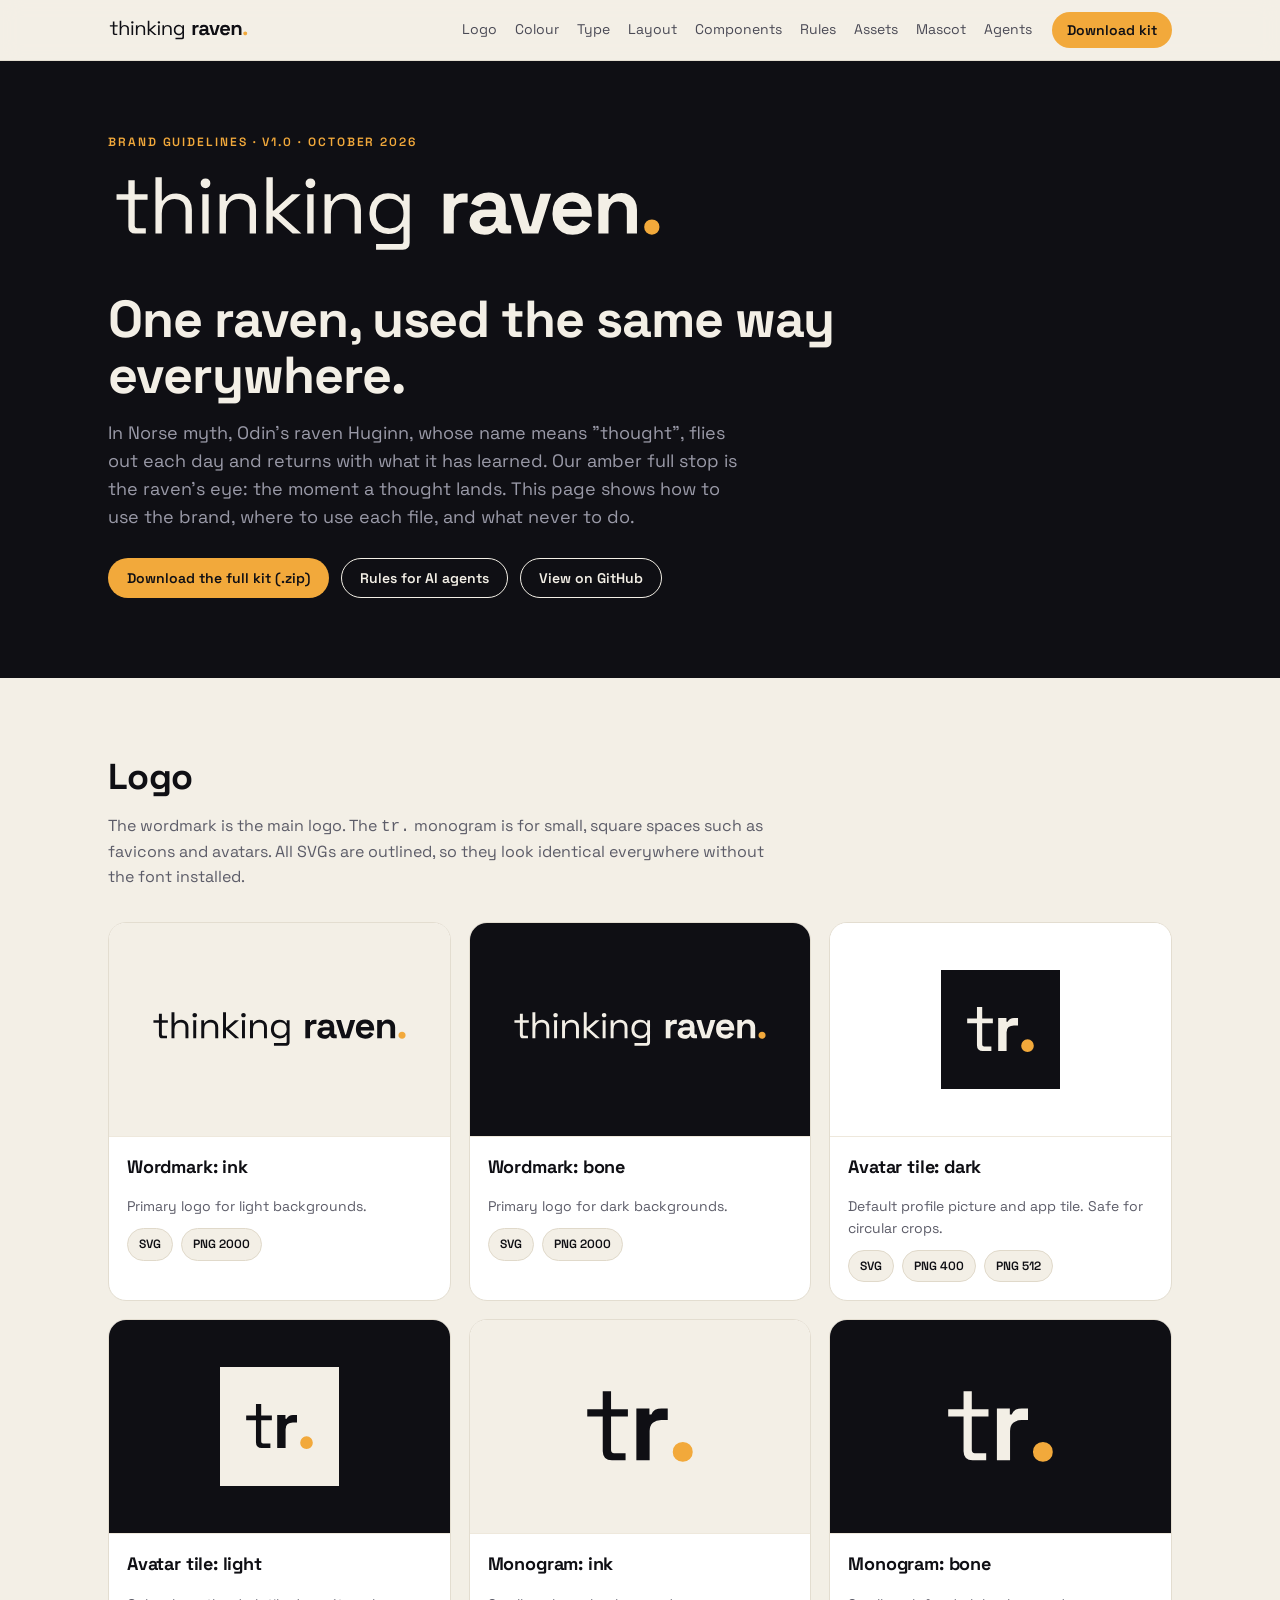
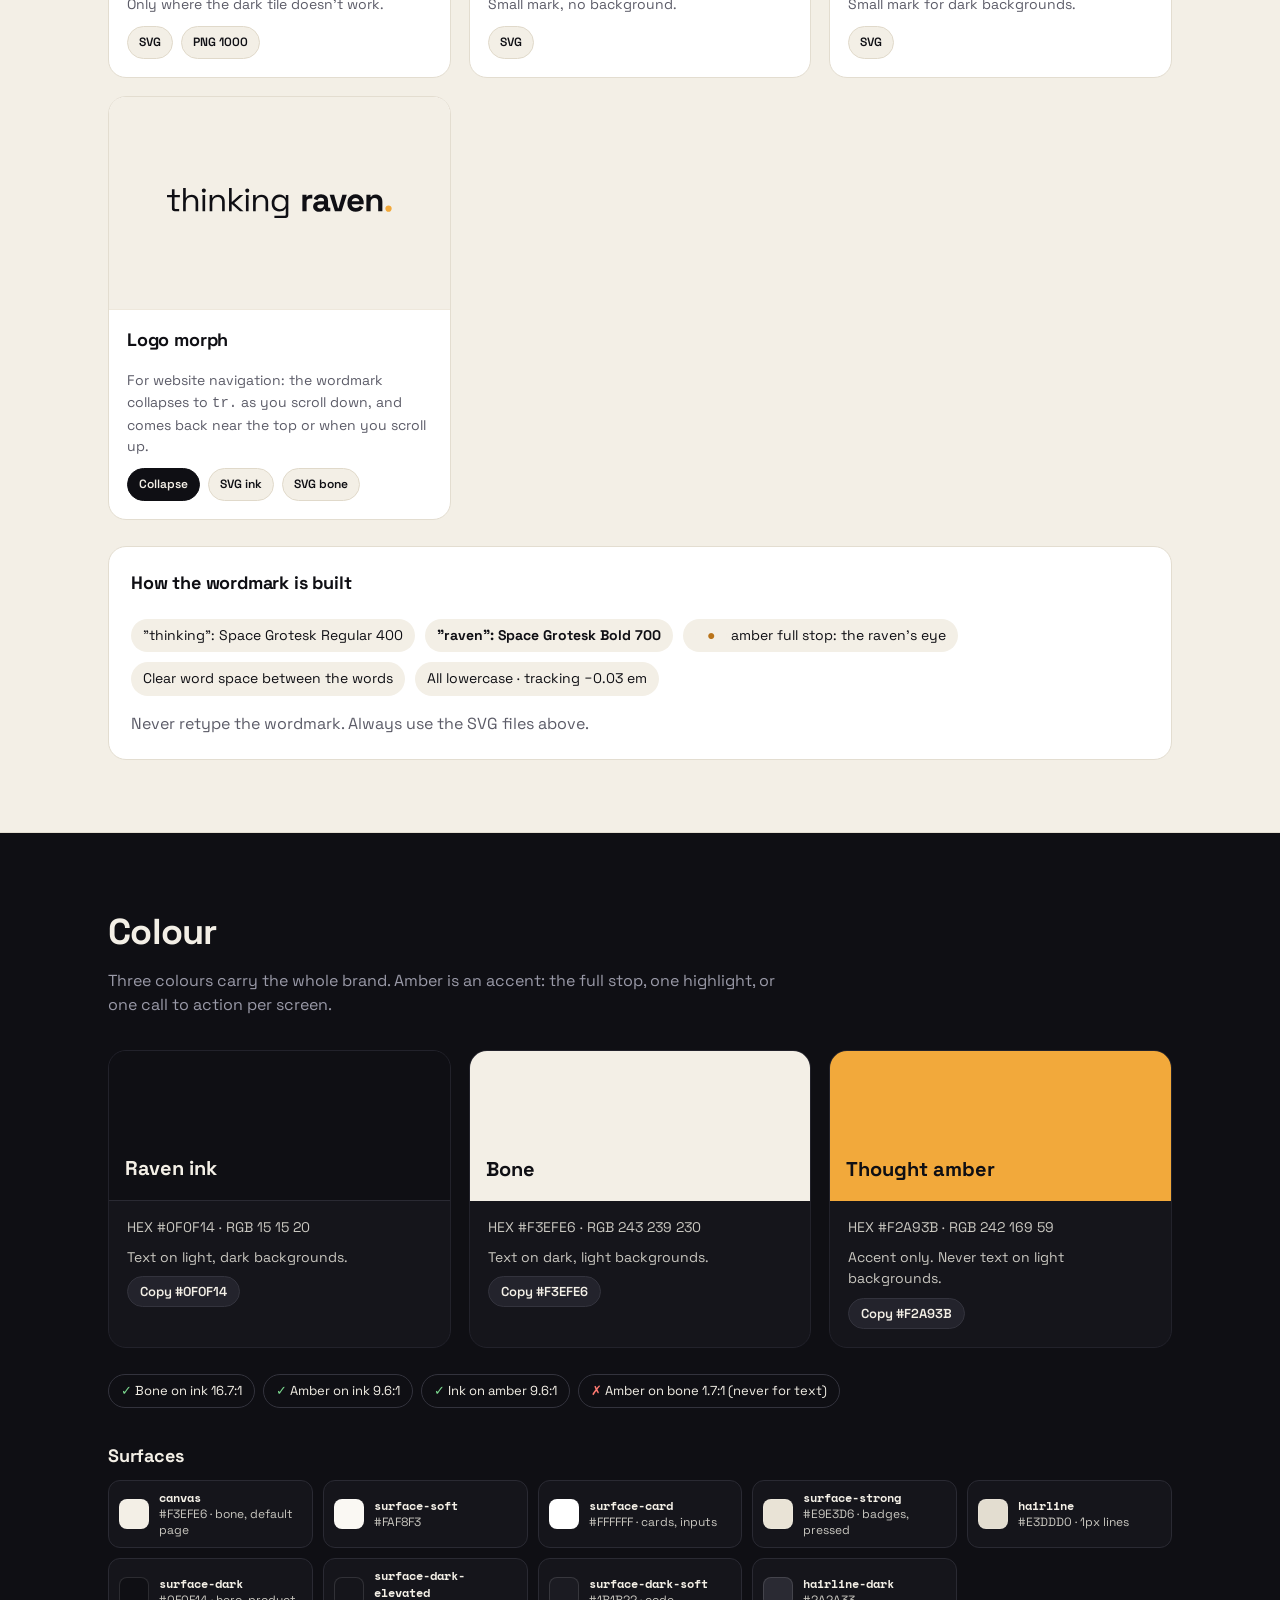
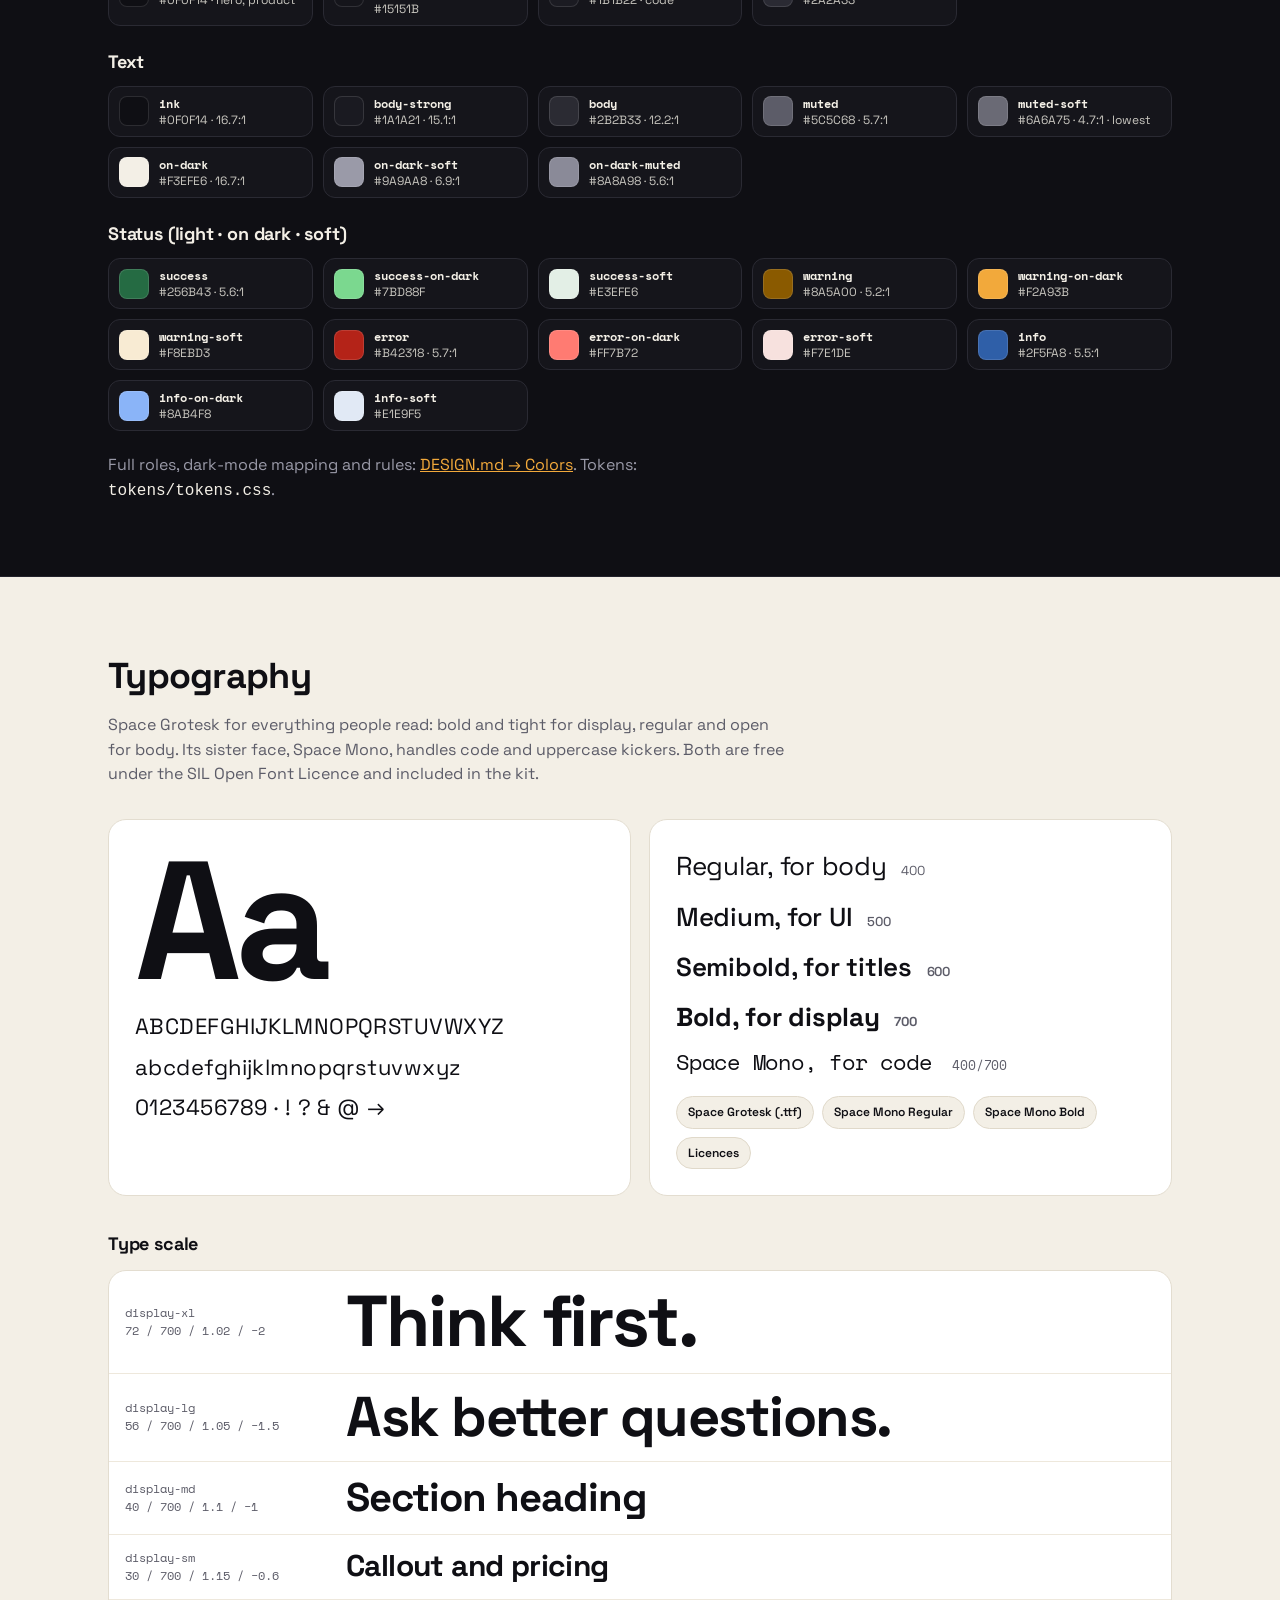
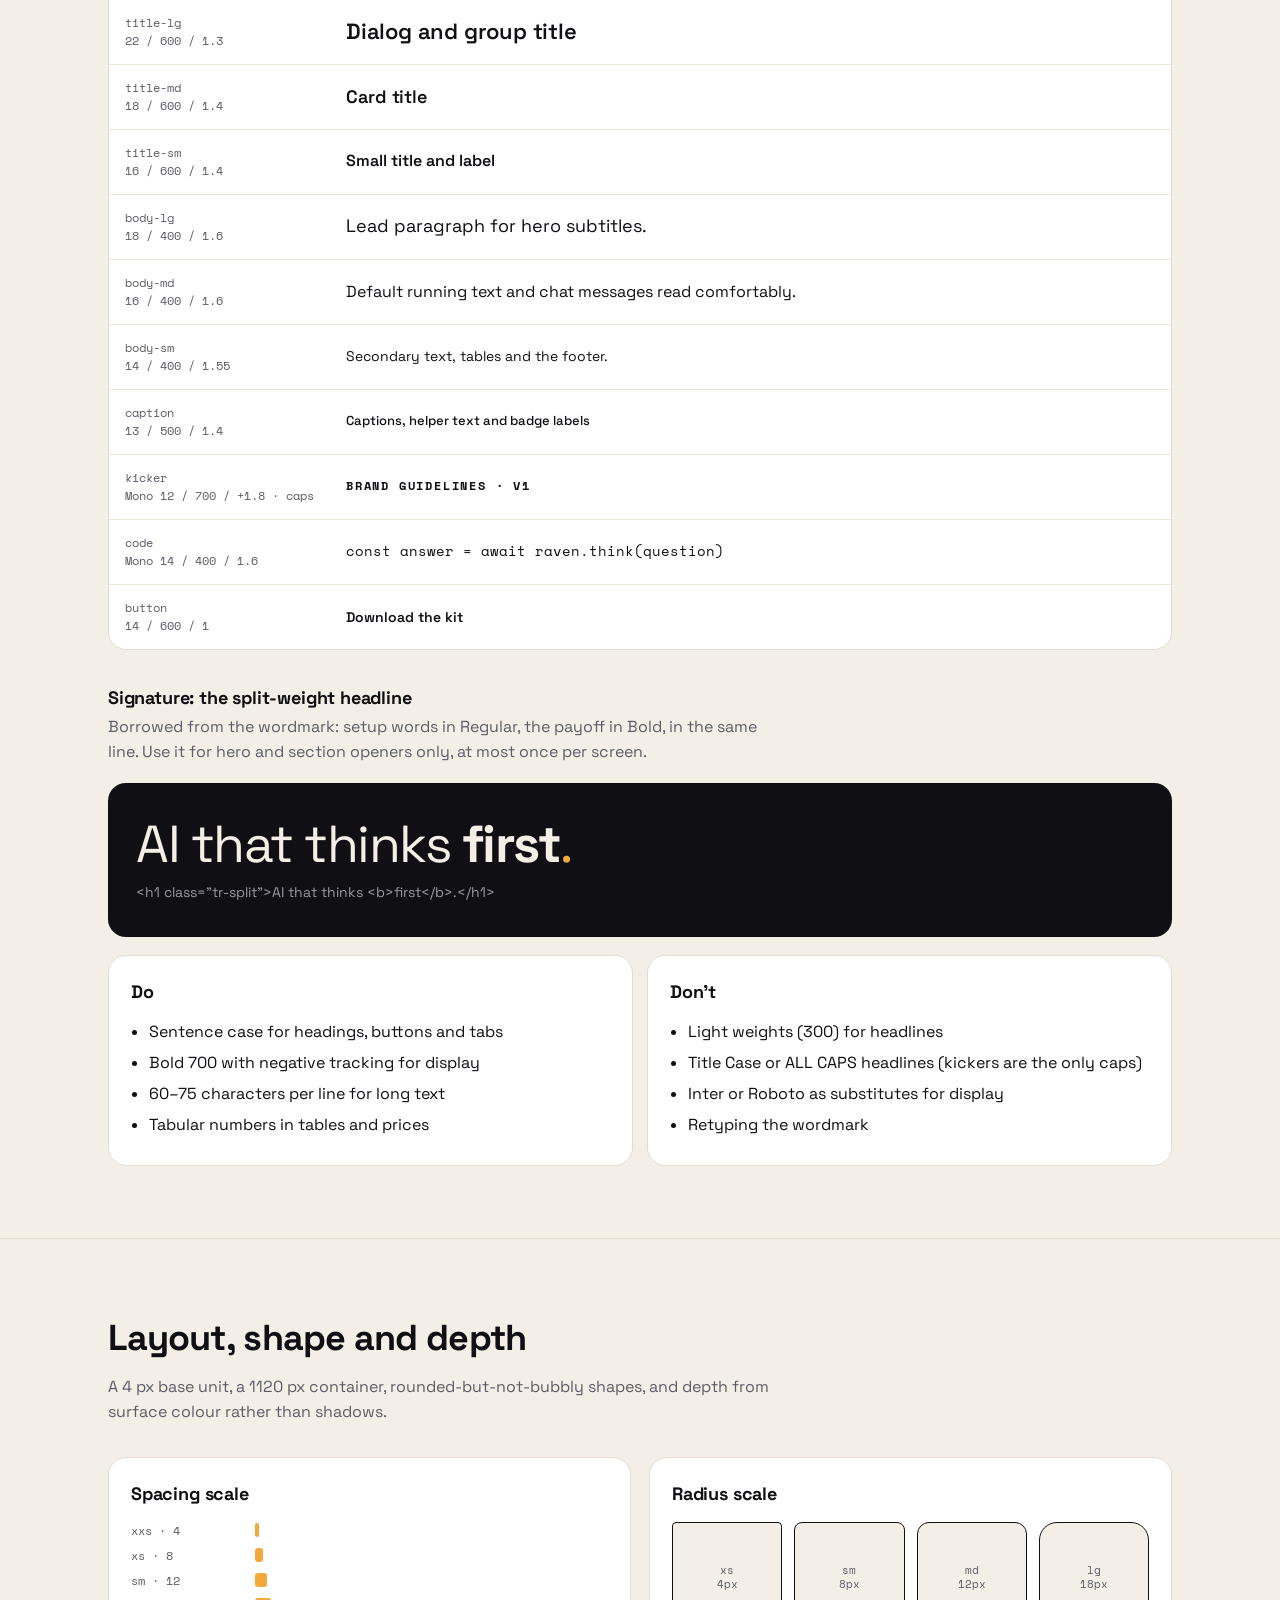
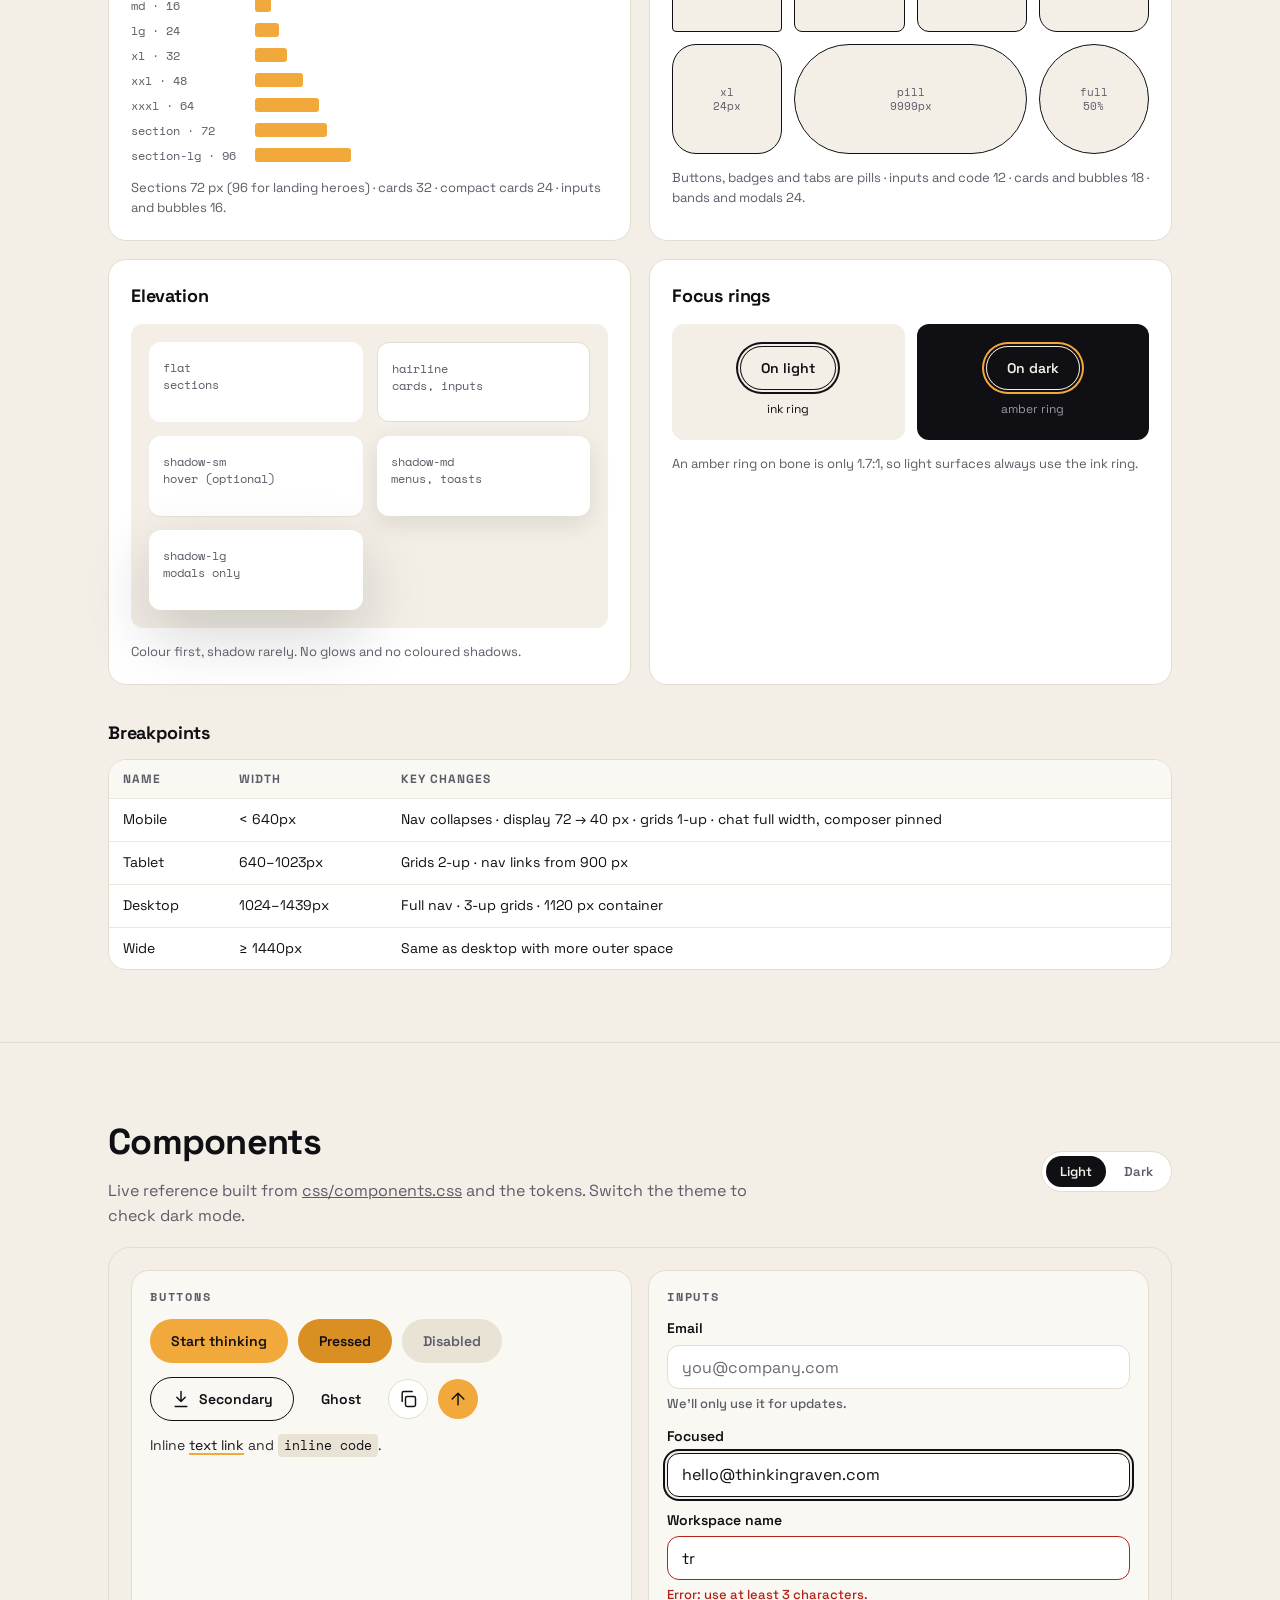
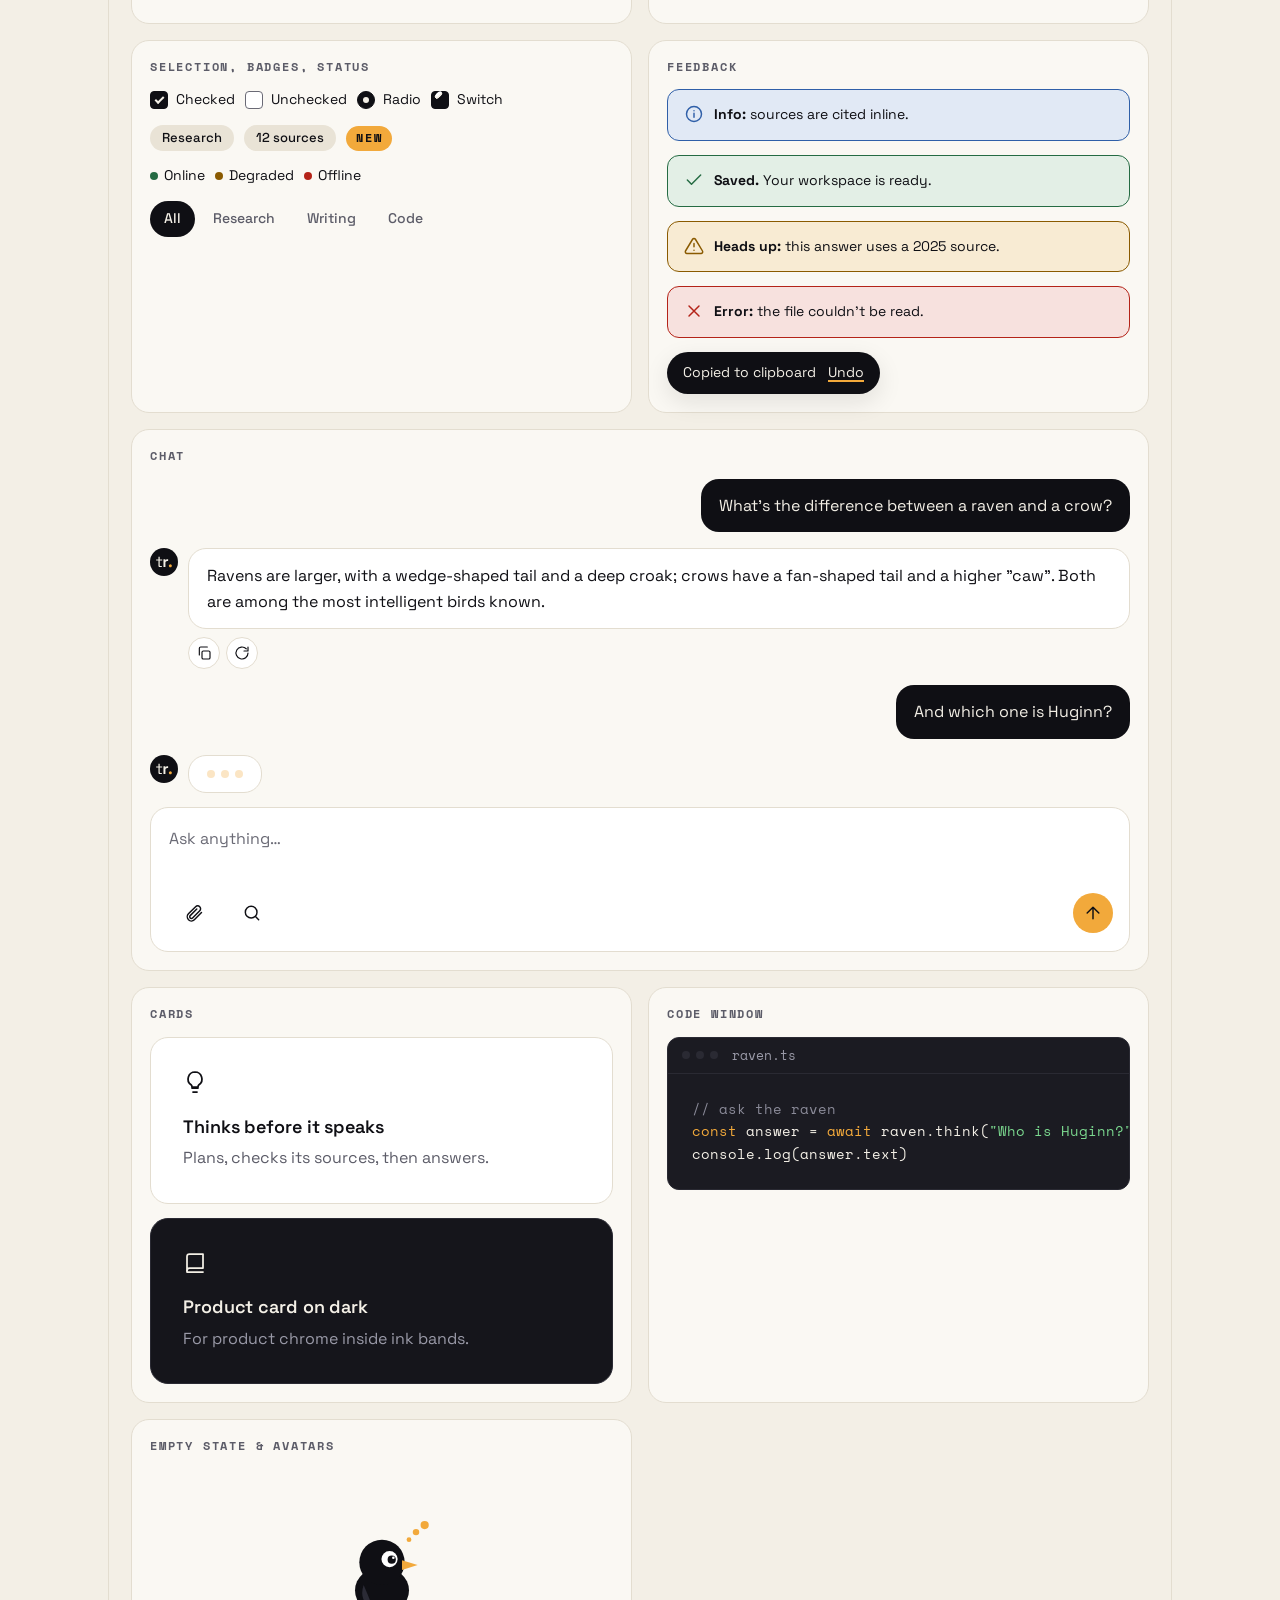
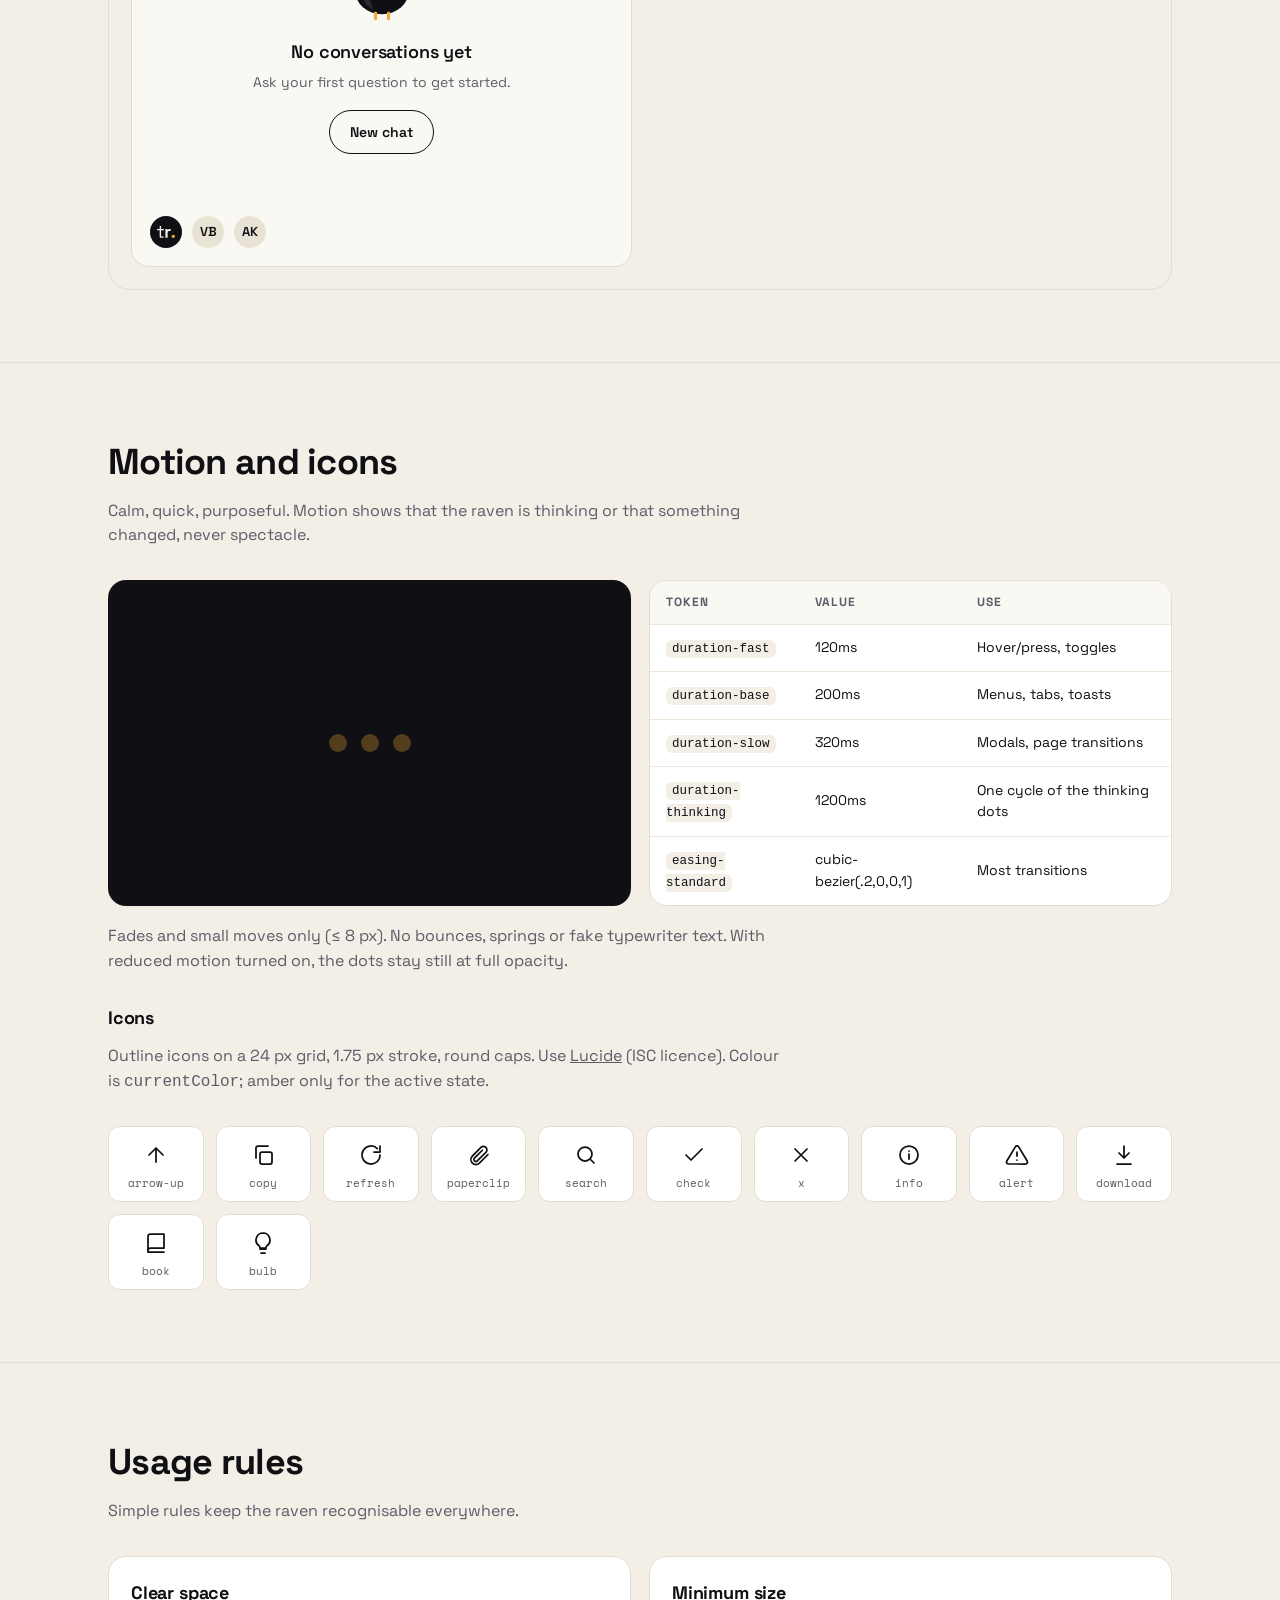
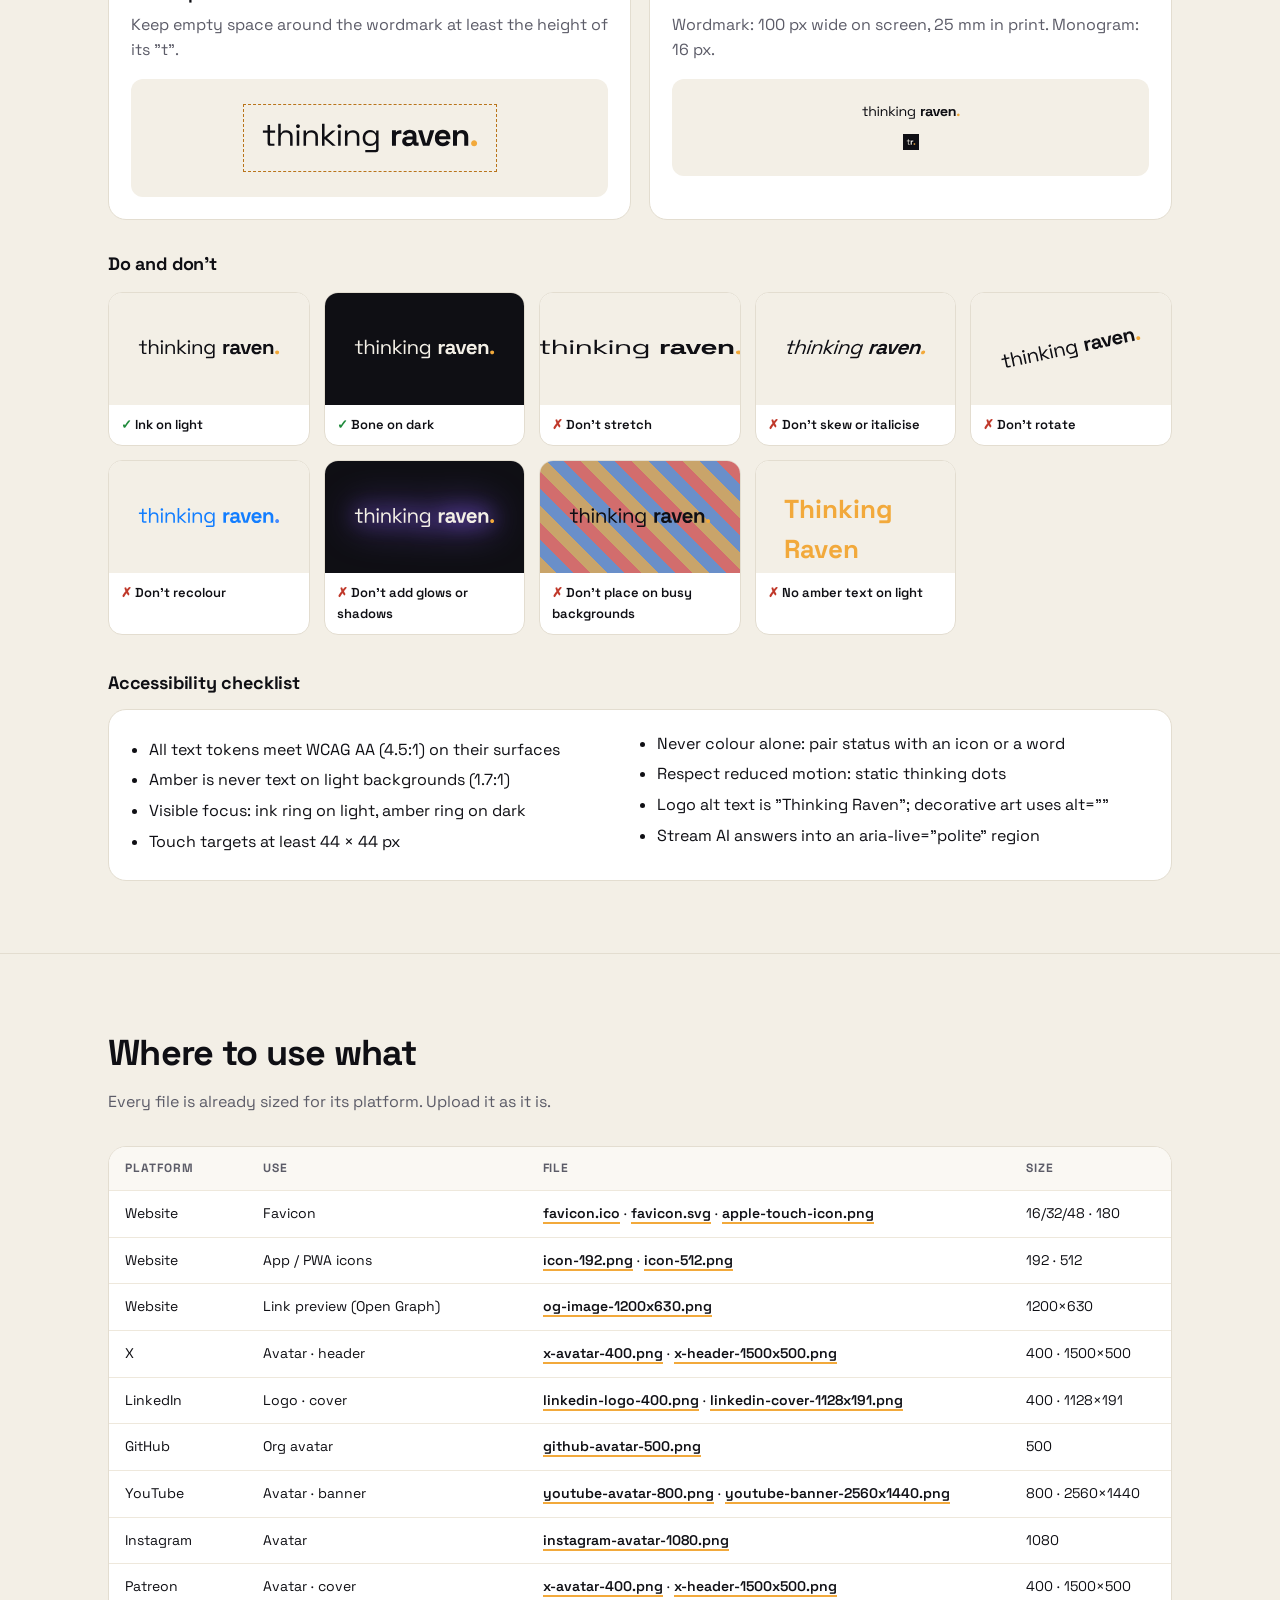
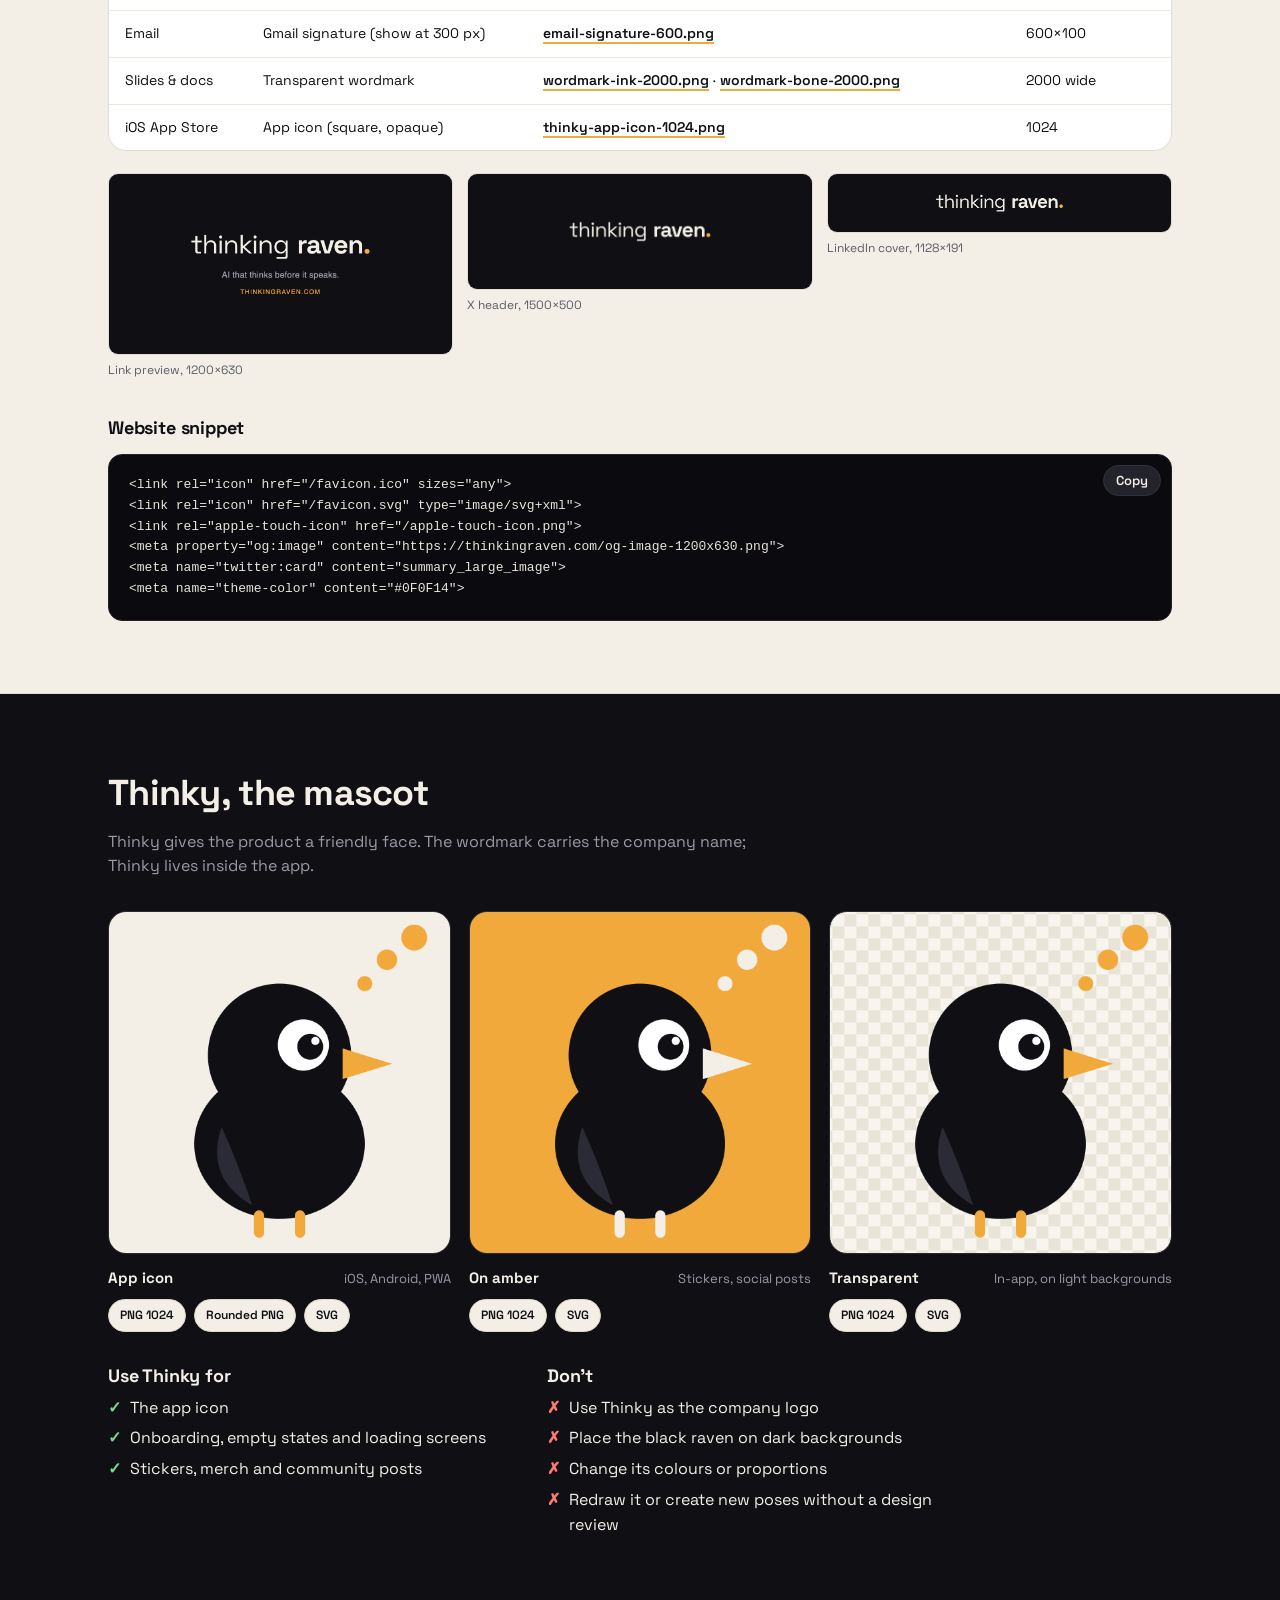
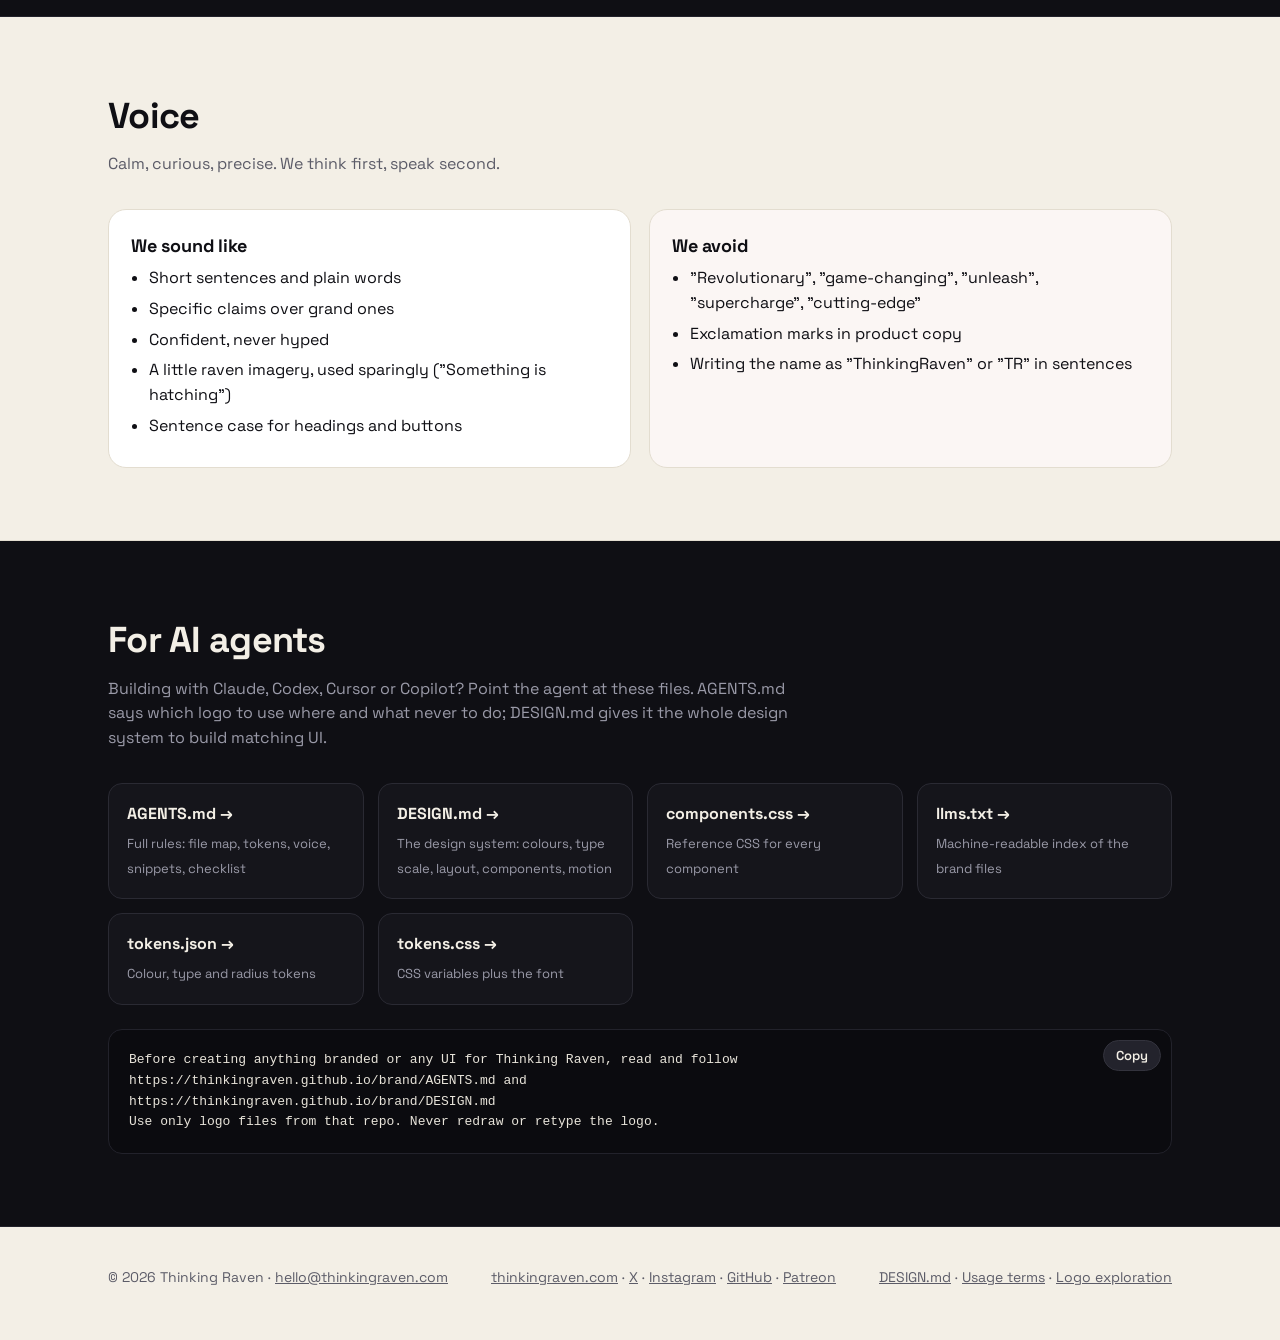
==== commit f913beb6: "Add logo morph: wordmark that collapses to the monogram tools/outline.py now lays the logo out glyph" ====
--- a/index.html
+++ b/index.html
@@ -64,6 +64,9 @@
   .dl { display: flex; gap: 8px; flex-wrap: wrap; }
   .dl a { font-size: 12px; font-weight: 600; text-decoration: none; padding: 6px 11px; border-radius: 999px; background: var(--tr-bone); border: 1px solid #e0d9ca; color: var(--tr-ink); }
   .dl a:hover { background: var(--tr-amber); border-color: var(--tr-amber); }
+  .dl button { font: inherit; font-size: 12px; font-weight: 600; padding: 6px 11px; border-radius: 999px; background: var(--tr-ink); border: 1px solid var(--tr-ink); color: var(--tr-bone); cursor: pointer; }
+  .dl button:focus-visible { outline: none; box-shadow: var(--tr-focus); }
+  .asset .preview .morph-demo .tr-logo-morph { --tr-logo-h: 36px; }
 
   .construct { margin-top: 26px; background: #fff; border: 1px solid #e3ddd0; border-radius: var(--tr-radius-card); padding: 22px; display: grid; gap: 16px; }
   .construct .parts { display: flex; flex-wrap: wrap; gap: 10px; font-size: 14px; }
@@ -250,6 +253,9 @@
         <article class="asset"><div class="preview on-ink sq"><img src="logos/final/thinkingraven-monogram-bone.svg" alt="Monogram, bone"></div>
           <div class="meta"><h3>Monogram: bone</h3><p>Small mark for dark backgrounds.</p>
           <div class="dl"><a href="logos/final/thinkingraven-monogram-bone.svg" download>SVG</a></div></div></article>
+        <article class="asset"><div class="preview on-bone"><div class="morph-demo" id="morph-demo" role="img" aria-label="Thinking Raven logo morph"></div></div>
+          <div class="meta"><h3>Logo morph</h3><p>For website navigation: the wordmark collapses to <code>tr.</code> as you scroll down, and comes back near the top or when you scroll up.</p>
+          <div class="dl"><button type="button" id="morph-toggle" aria-pressed="false">Collapse</button><a href="logos/final/thinkingraven-logo-morph-ink.svg" download>SVG ink</a><a href="logos/final/thinkingraven-logo-morph-bone.svg" download>SVG bone</a></div></div></article>
       </div>
       <div class="construct">
         <h3>How the wordmark is built</h3>
@@ -553,6 +559,20 @@
         document.body.append(ta); ta.select(); let ok = false; try { ok = document.execCommand('copy'); } catch {} ta.remove(); return ok;
       }
     };
+    const demo = document.getElementById('morph-demo');
+    const toggle = document.getElementById('morph-toggle');
+    if (demo) {
+      fetch('logos/final/thinkingraven-logo-morph-ink.svg').then((r) => r.text()).then((svg) => {
+        demo.innerHTML = svg;
+        demo.querySelector('svg').setAttribute('aria-hidden', 'true');
+        const set = (mono) => { demo.classList.toggle('tr-logo--mono', mono); toggle.setAttribute('aria-pressed', String(mono)); toggle.textContent = mono ? 'Expand' : 'Collapse'; };
+        let timer = null;
+        if (!matchMedia('(prefers-reduced-motion: reduce)').matches) {
+          timer = setInterval(() => set(!demo.classList.contains('tr-logo--mono')), 2200);
+        }
+        toggle.addEventListener('click', () => { clearInterval(timer); set(!demo.classList.contains('tr-logo--mono')); });
+      });
+    }
     const gallery = document.getElementById('gallery');
     document.querySelectorAll('[data-theme-btn]').forEach((btn) => btn.addEventListener('click', () => {
       const dark = btn.dataset.themeBtn === 'dark';
--- a/css/components.css
+++ b/css/components.css
@@ -149,5 +149,21 @@
 /* Thinky is a black raven: on dark surfaces it always sits on a bone disc. */
 :root[data-theme="dark"] .tr-empty img, .tr-theme-dark .tr-empty img, .tr-dark .tr-empty img { background: var(--tr-on-dark); border-radius: 50%; padding: 12px; }
 
+/* ---------- Logo morph: wordmark ⇄ monogram (top nav) ----------
+   Inline logos/final/thinkingraven-logo-morph-ink.svg (or -bone), then add .tr-logo--mono to it or to any
+   ancestor to collapse "thinking raven." into "tr.": the letters between t, r and the full stop close up like
+   an accordion and fade, and the width shrinks with them. --tr-logo-h sets the height (the nav uses 22px). */
+.tr-logo-morph { --tr-logo-h: 22px; display: block; height: var(--tr-logo-h); width: calc(var(--tr-logo-h) * var(--tr-logo-ratio));
+  transition: width var(--tr-duration-slow) var(--tr-ease-standard); }
+.tr-logo-morph path { transition: transform var(--tr-duration-slow) var(--tr-ease-standard), opacity var(--tr-duration-base) var(--tr-ease-standard); }
+.tr-logo-morph .tr-logo-morph__fade { transition-delay: 0ms, calc(var(--tr-logo-in) * 16ms); }
+.tr-logo--mono .tr-logo-morph, .tr-logo-morph.tr-logo--mono { width: calc(var(--tr-logo-h) * var(--tr-logo-ratio) * var(--tr-logo-mono)); }
+.tr-logo--mono .tr-logo-morph path, .tr-logo-morph.tr-logo--mono path { transform: translateX(var(--tr-logo-dx, 0px)); }
+/* Collapsing, letters fade fast so they're gone before they bunch up; expanding, they fade in as they spread. */
+.tr-logo--mono .tr-logo-morph__fade, .tr-logo-morph.tr-logo--mono .tr-logo-morph__fade { opacity: 0;
+  transition-duration: var(--tr-duration-slow), var(--tr-duration-fast); transition-timing-function: var(--tr-ease-standard), var(--tr-ease-enter);
+  transition-delay: 0ms, calc(var(--tr-logo-out) * 8ms); }
+@media (prefers-reduced-motion: reduce) { .tr-logo-morph, .tr-logo-morph path { transition: none; } }
+
 /* ---------- Visually hidden (screen-reader text) ---------- */
 .tr-sr-only { position: absolute; width: 1px; height: 1px; padding: 0; margin: -1px; overflow: hidden; clip: rect(0 0 0 0); white-space: nowrap; border: 0; }
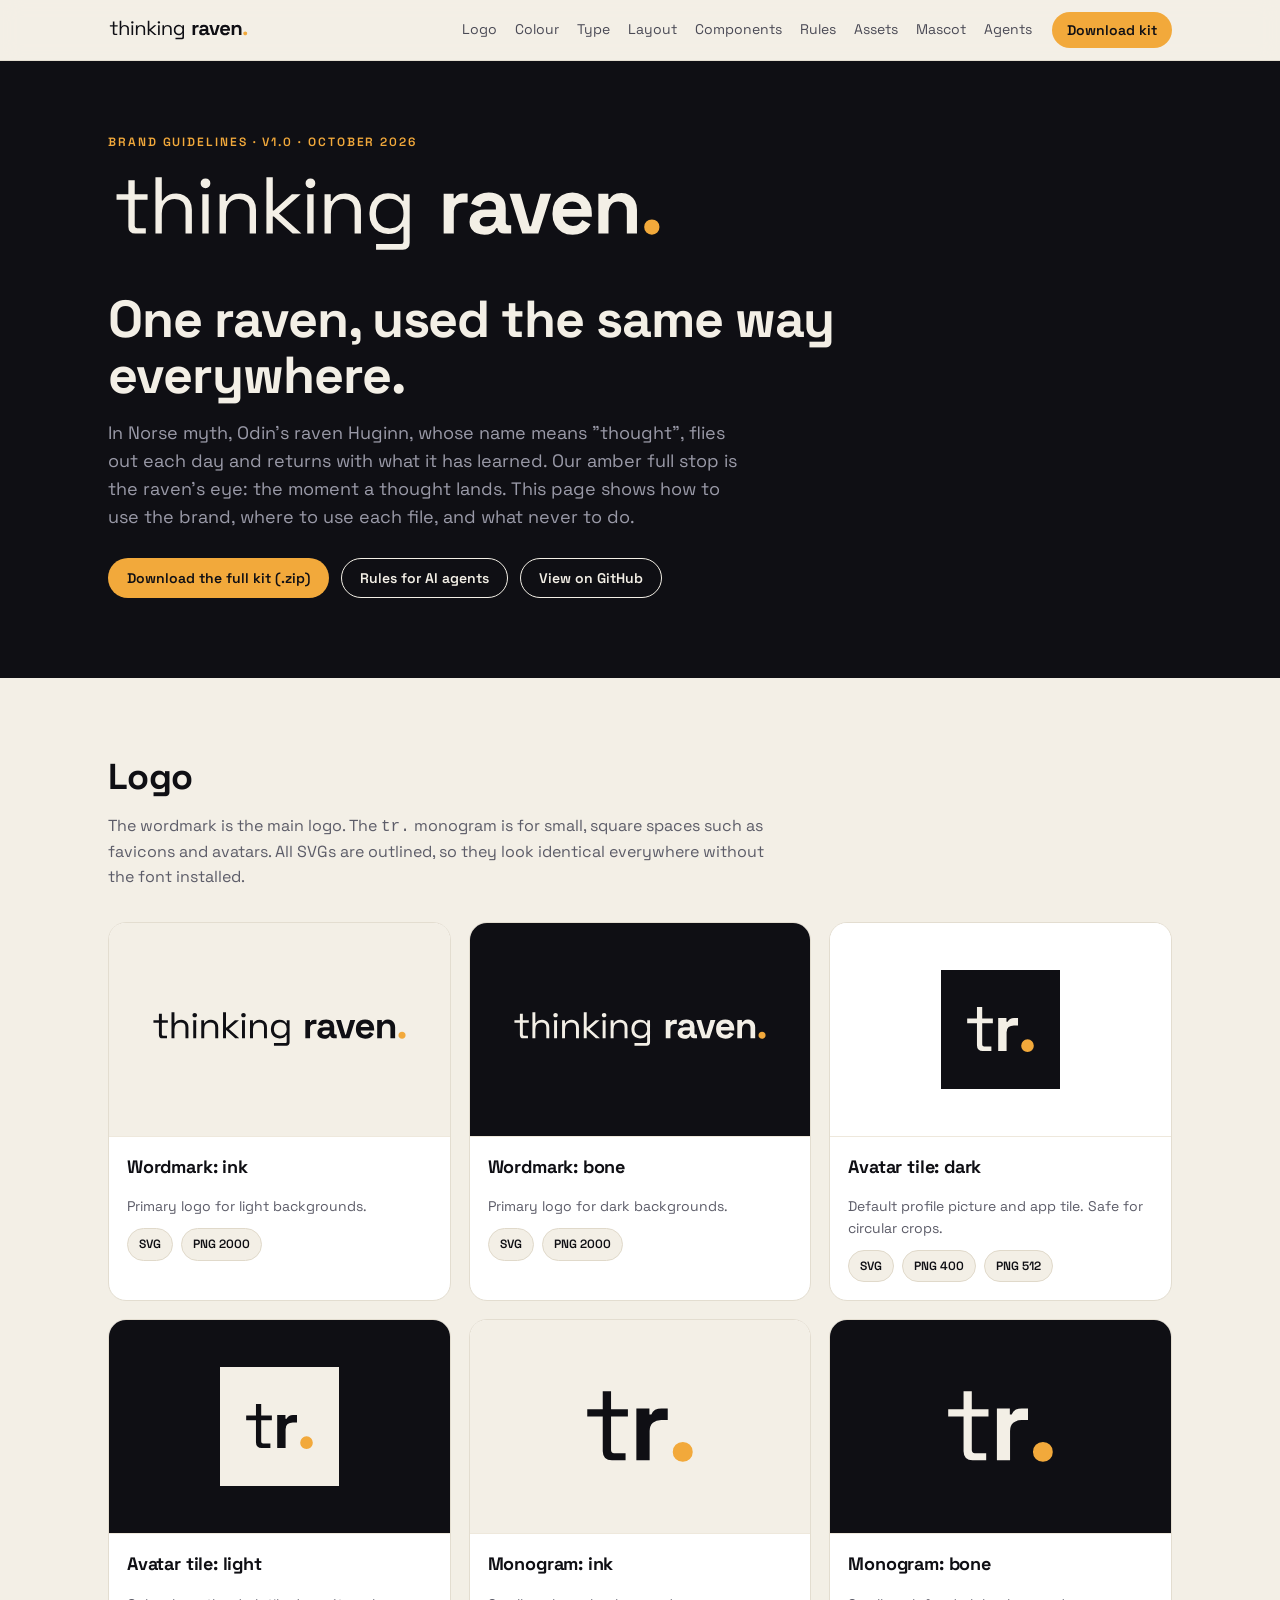
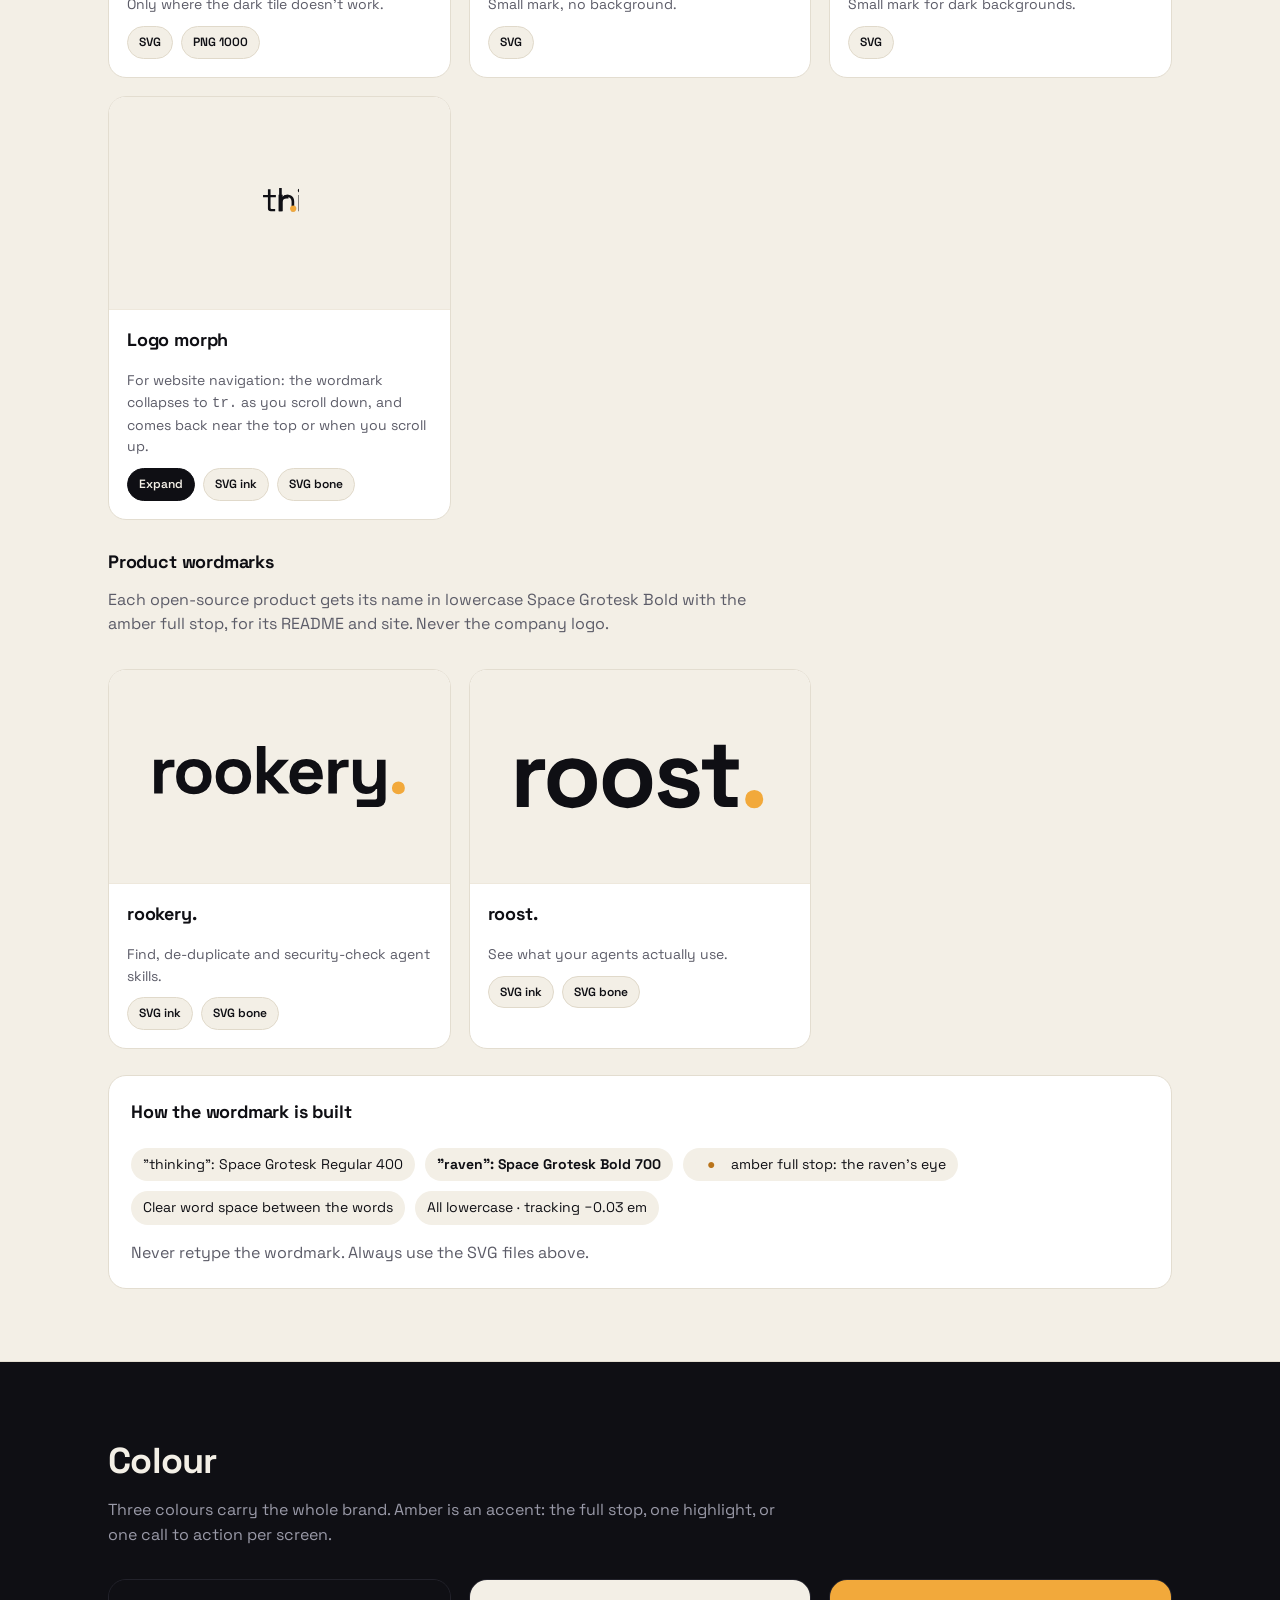
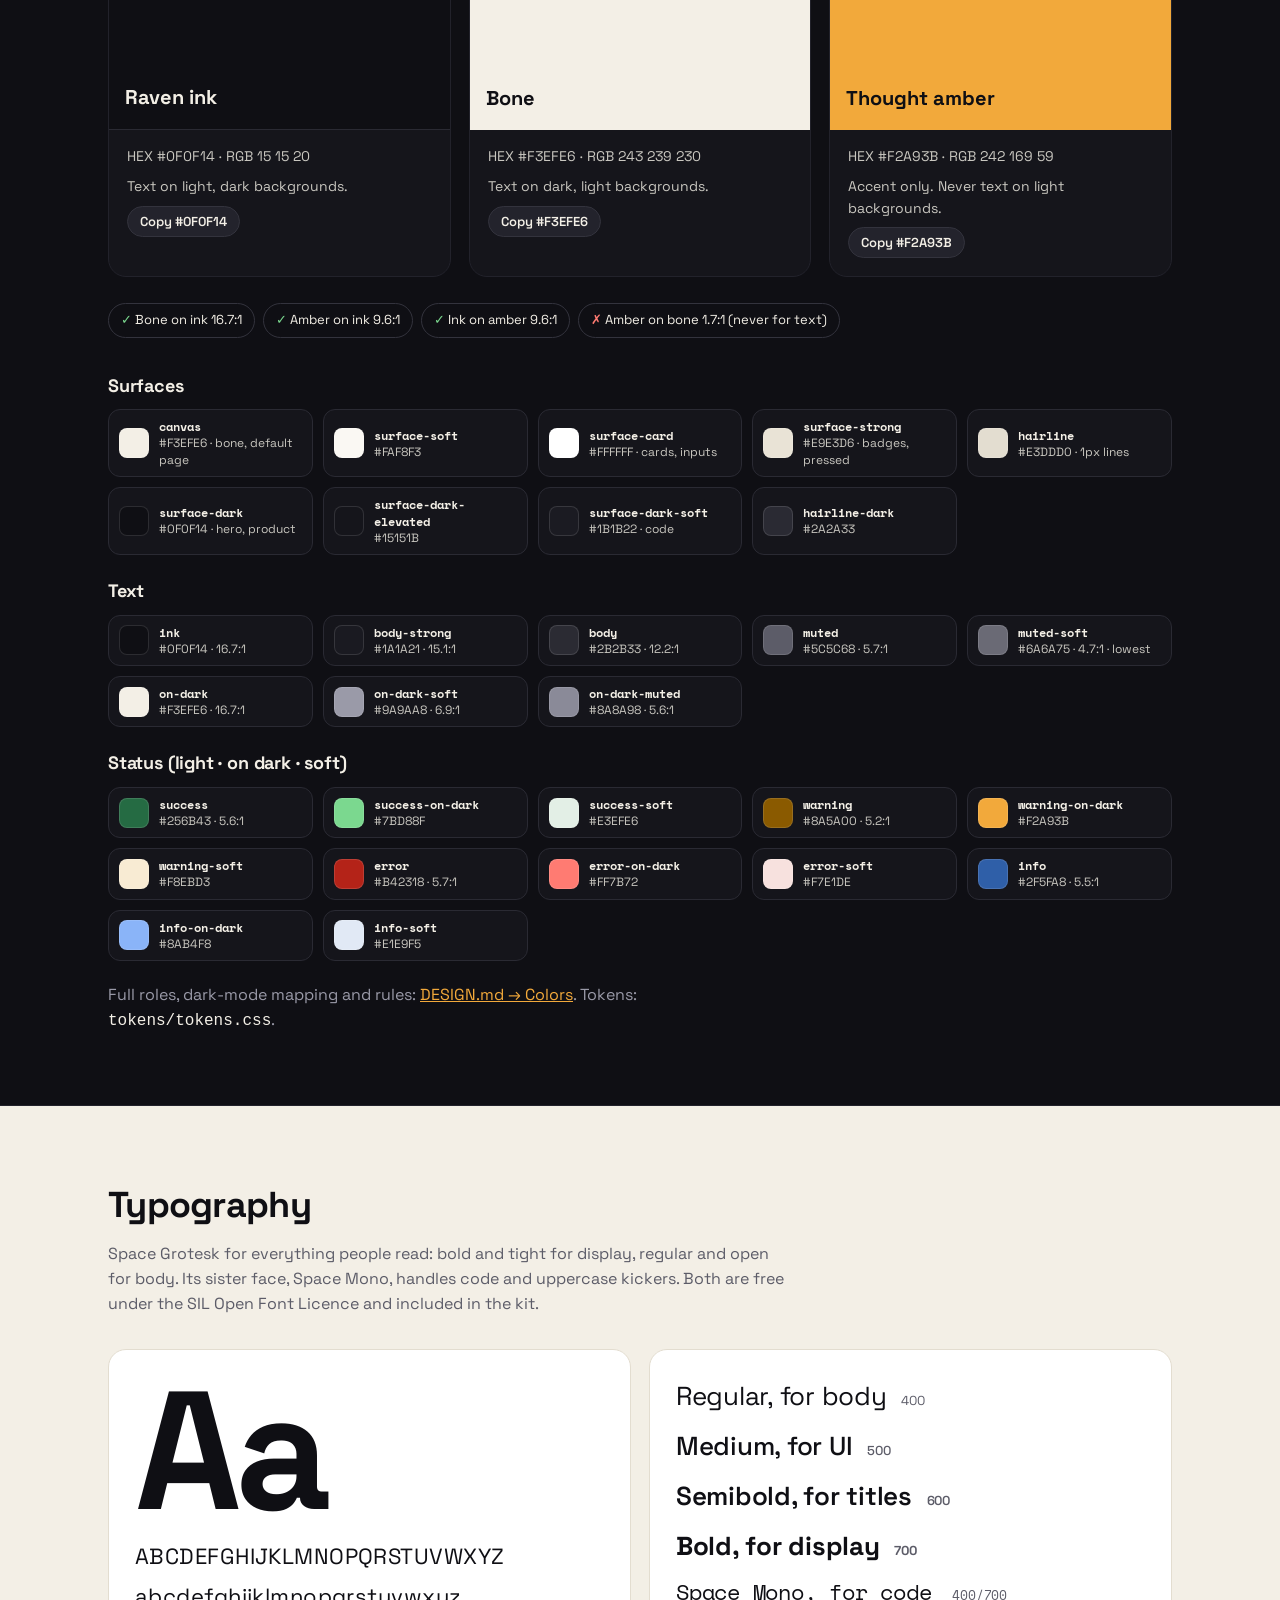
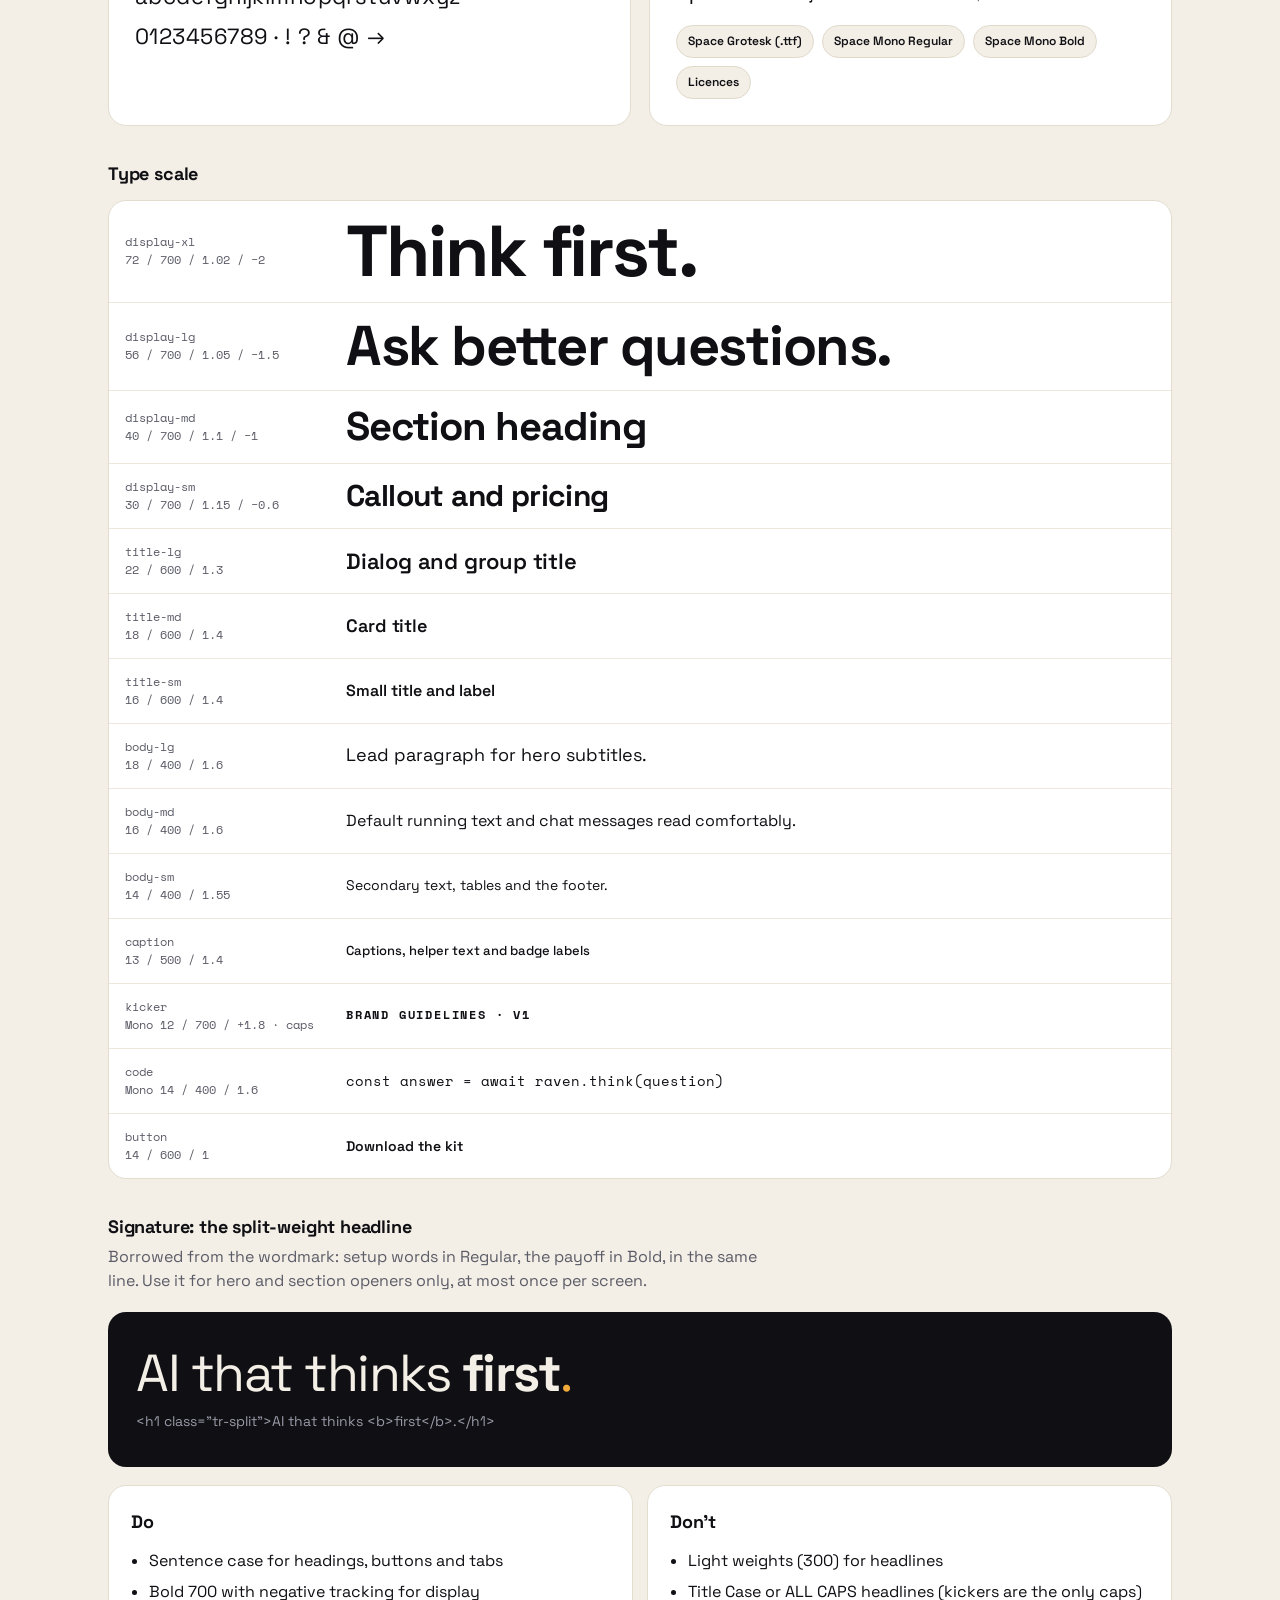
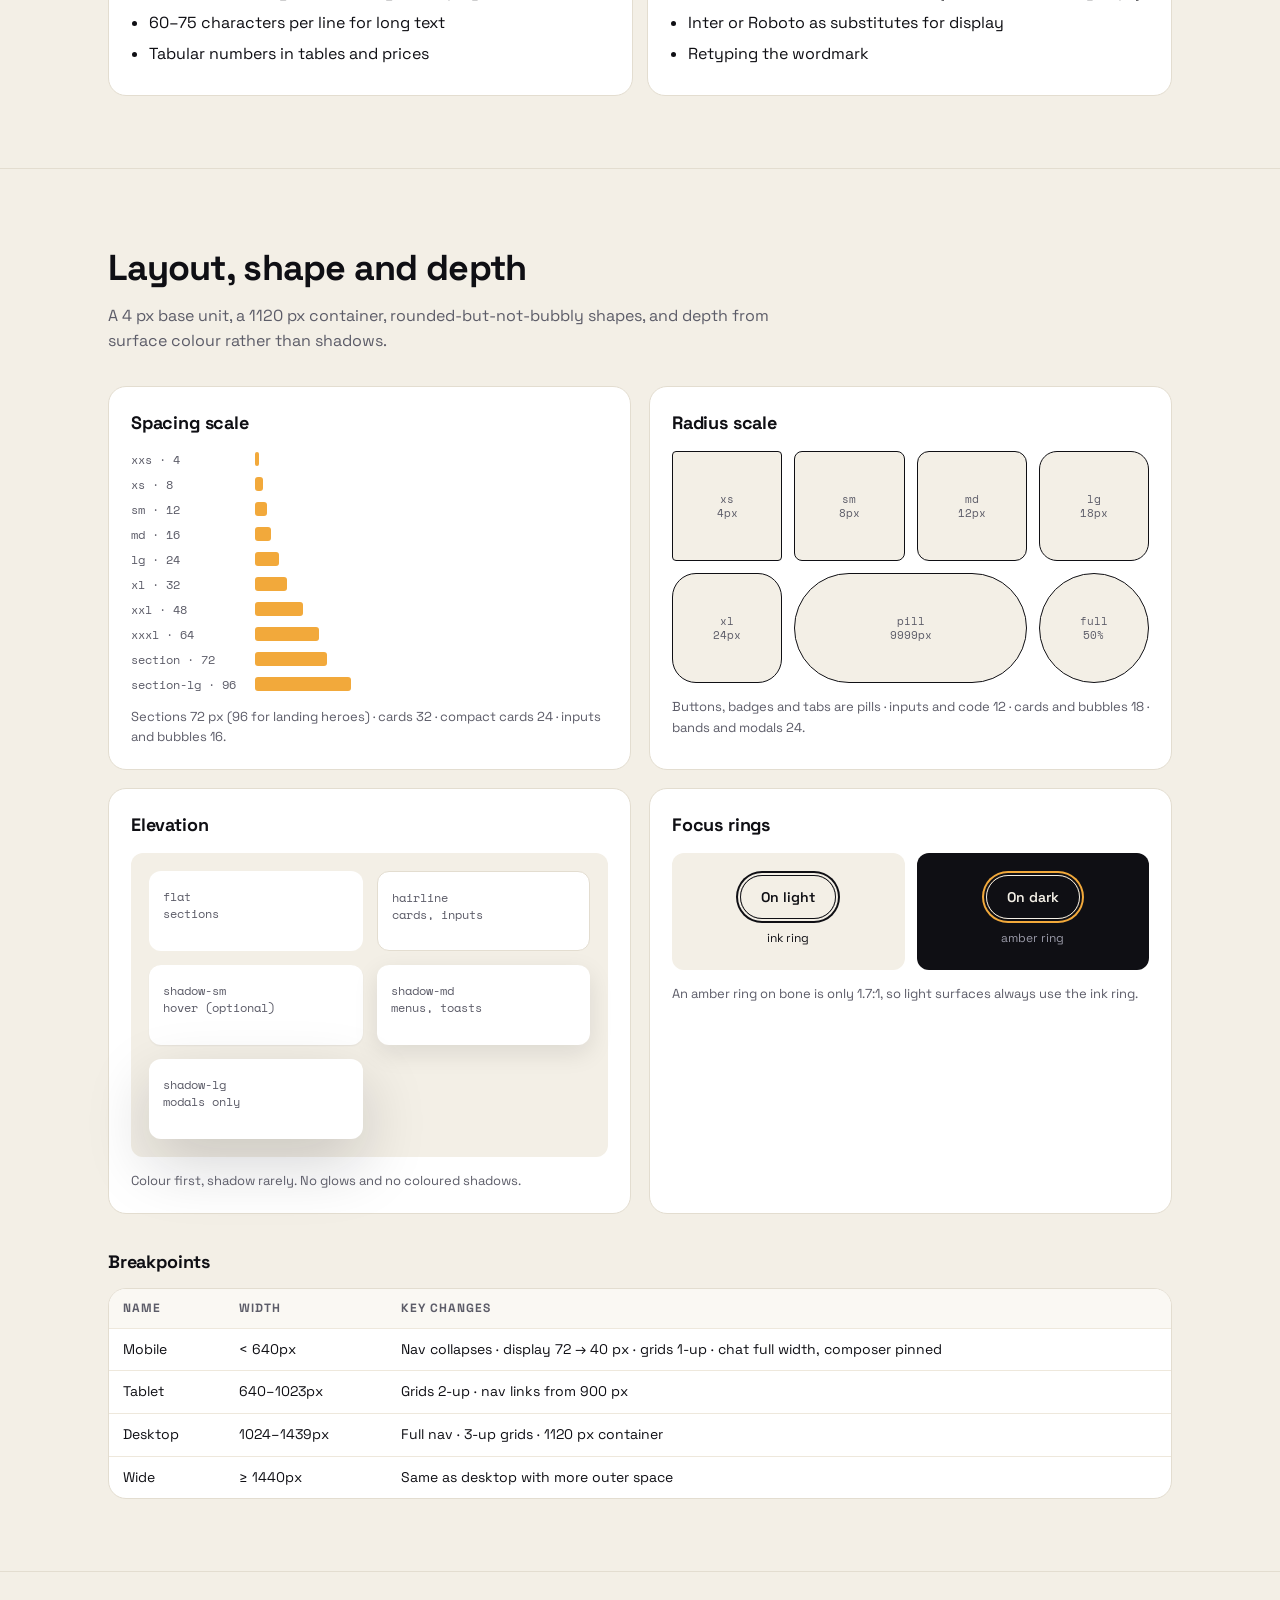
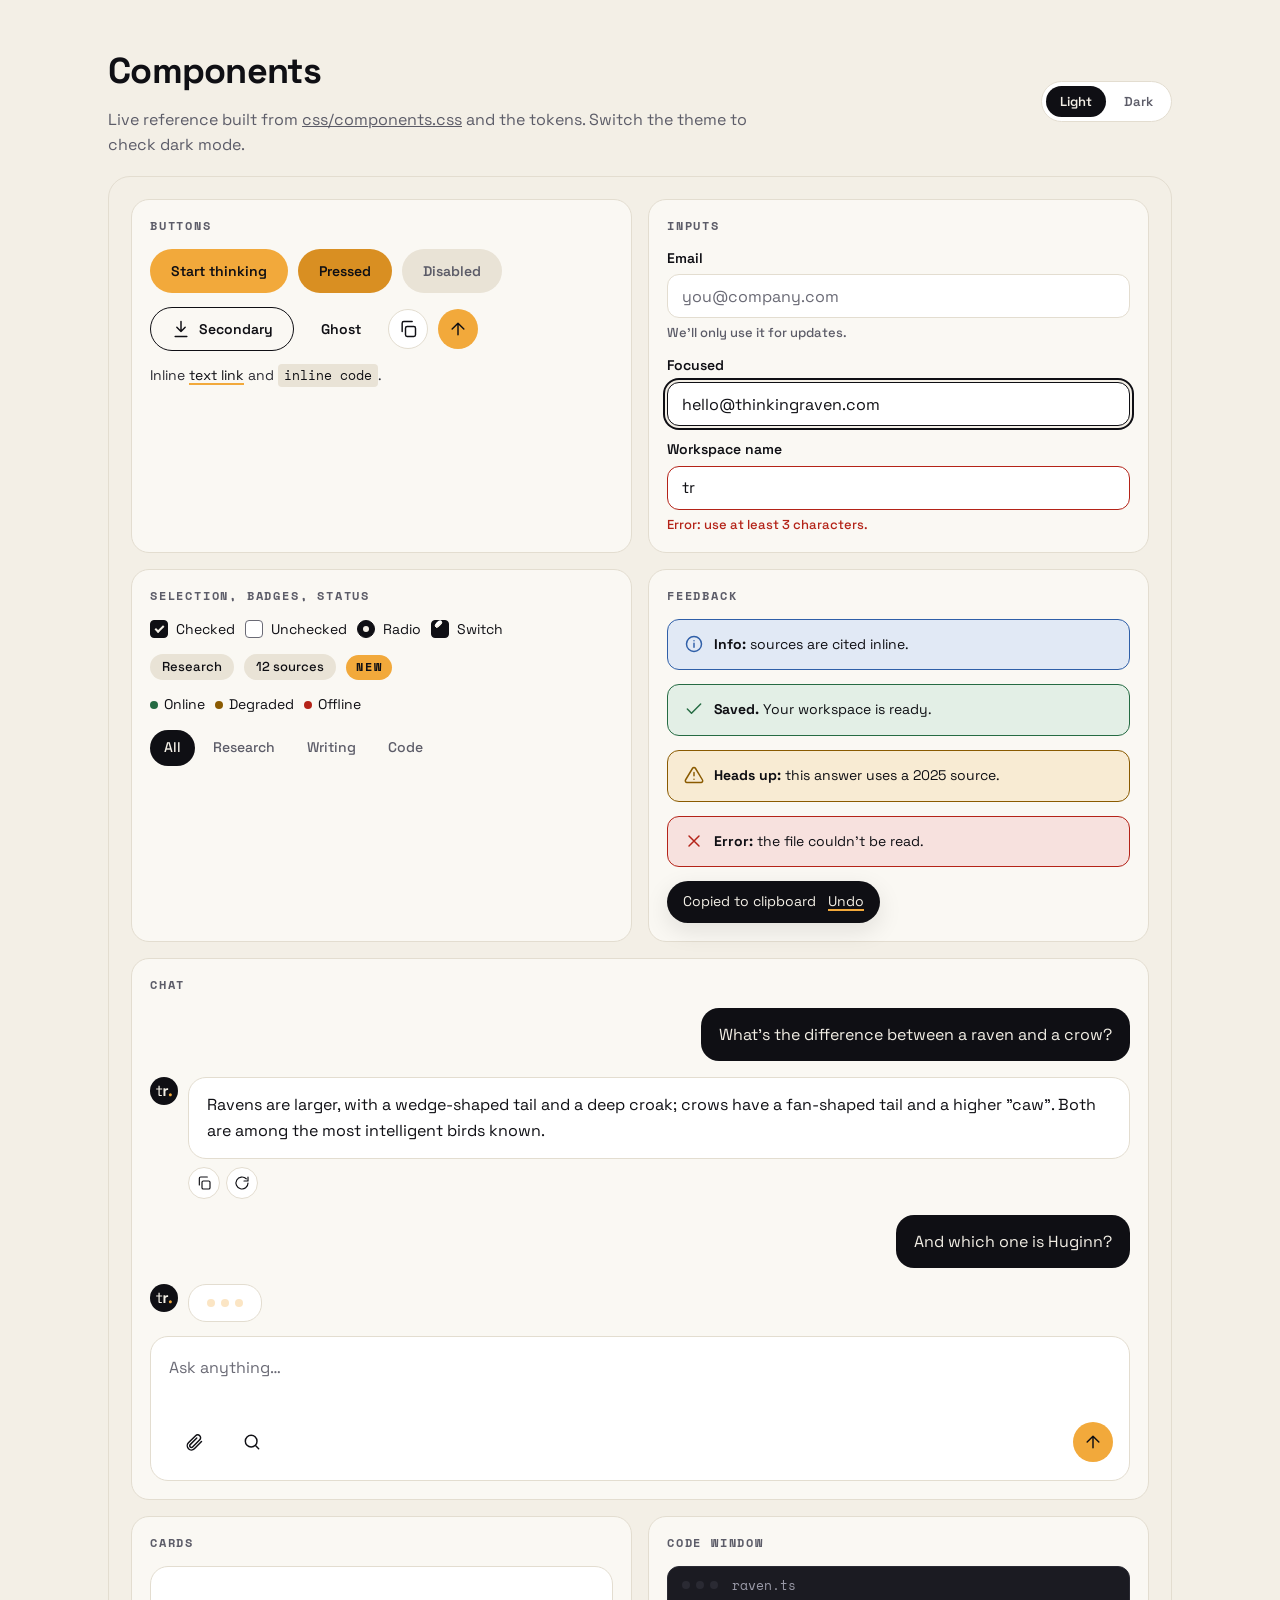
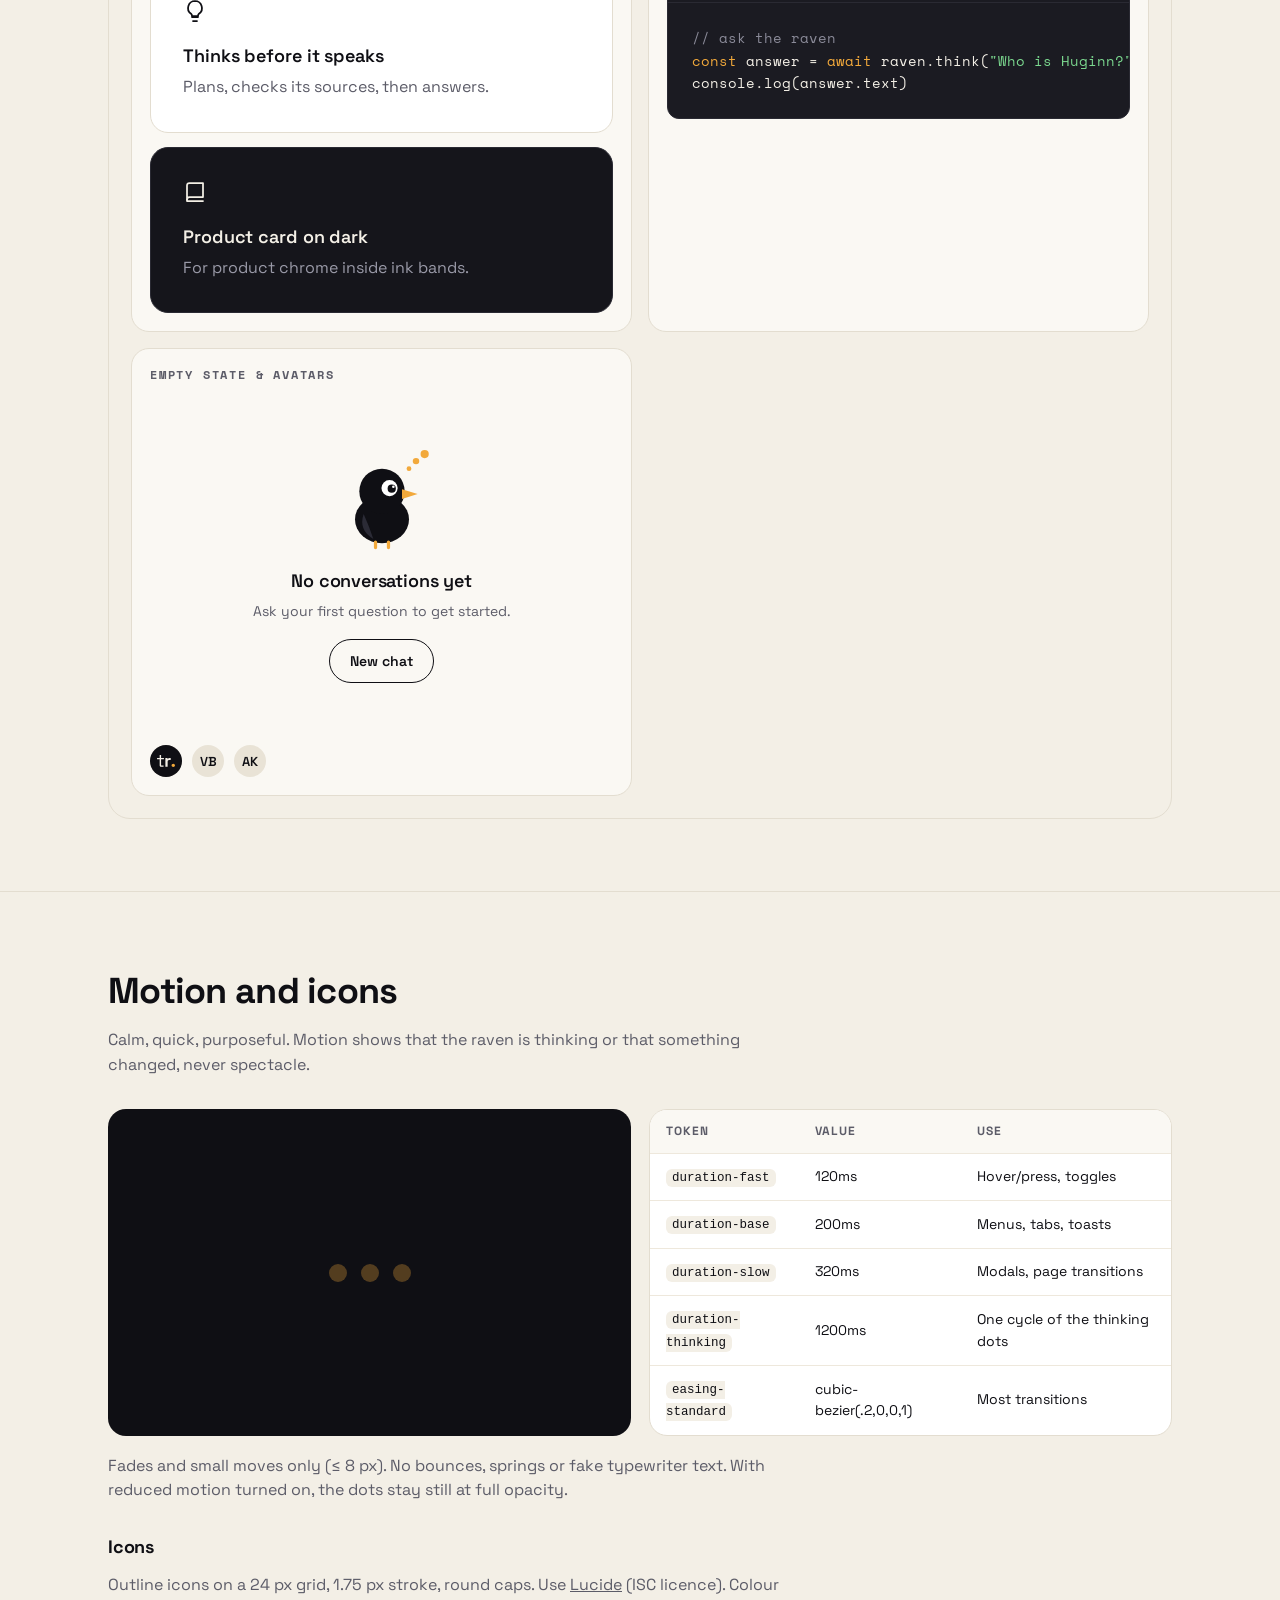
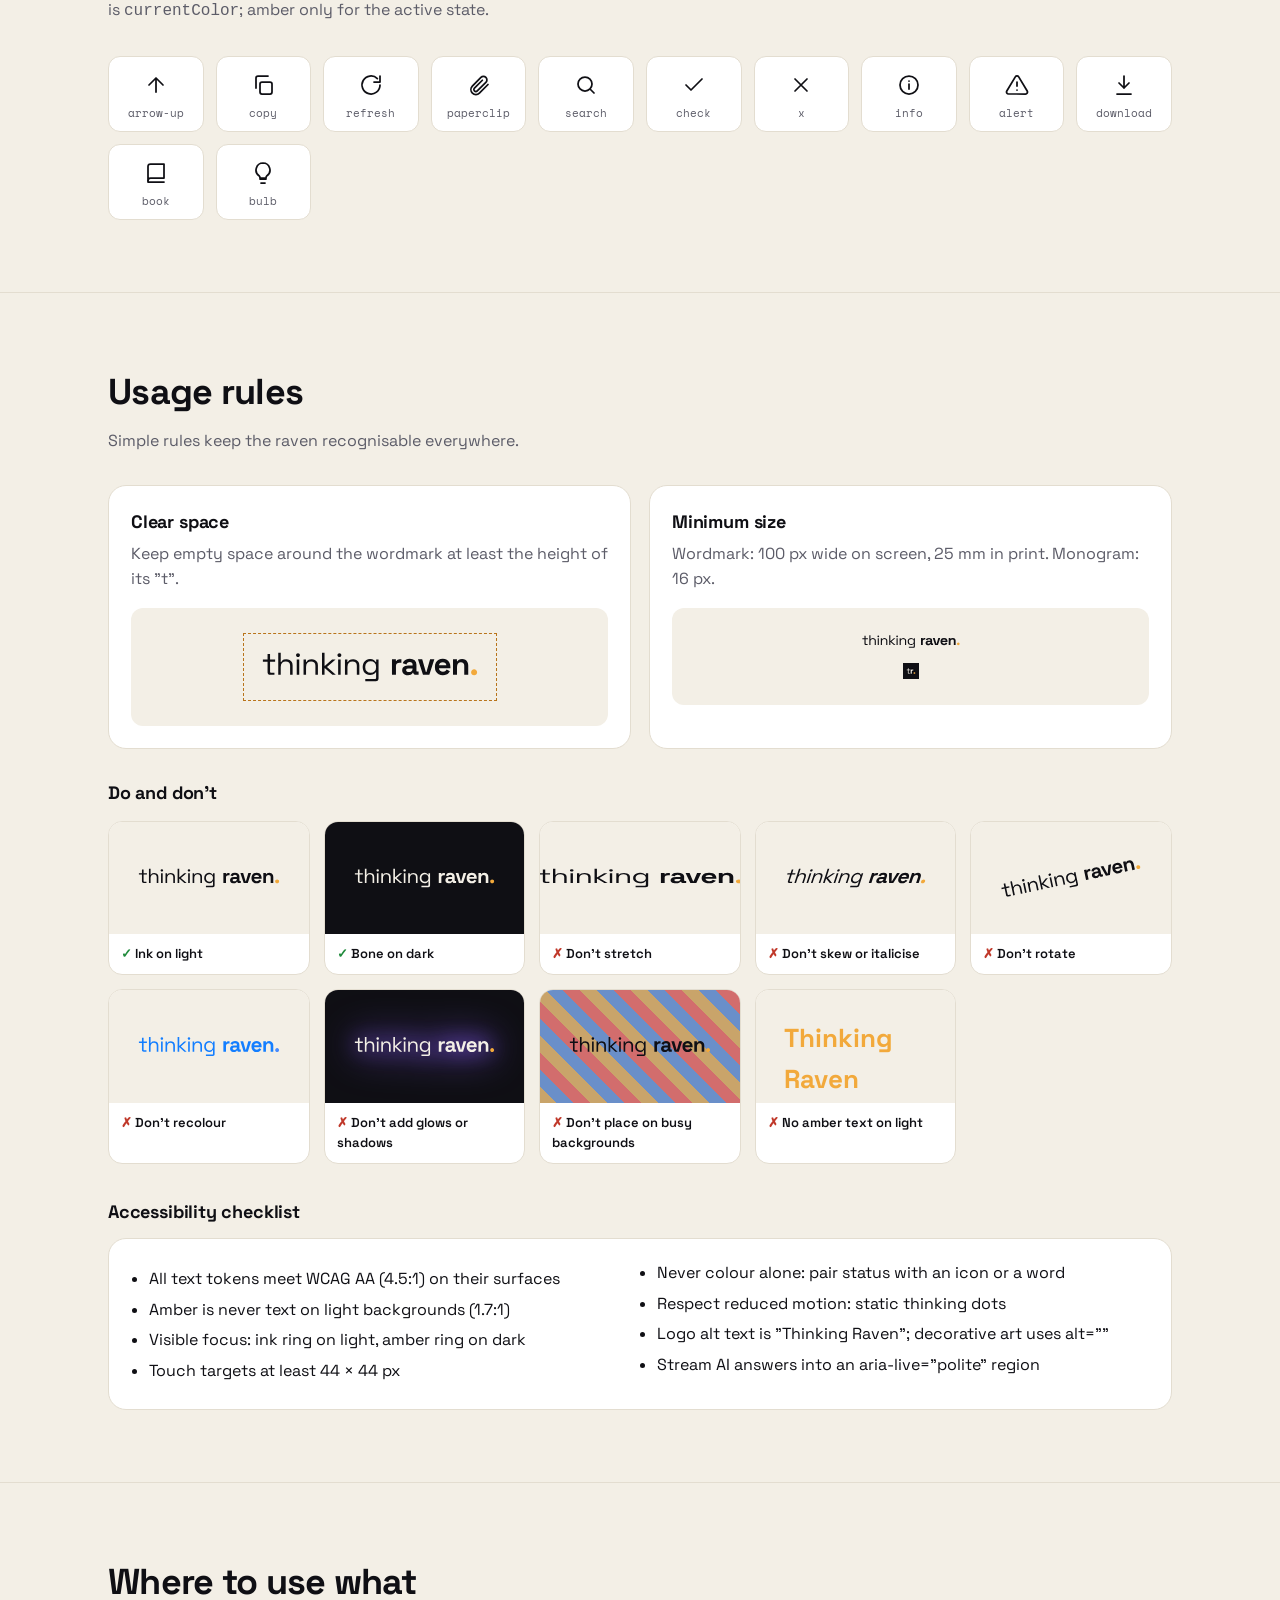
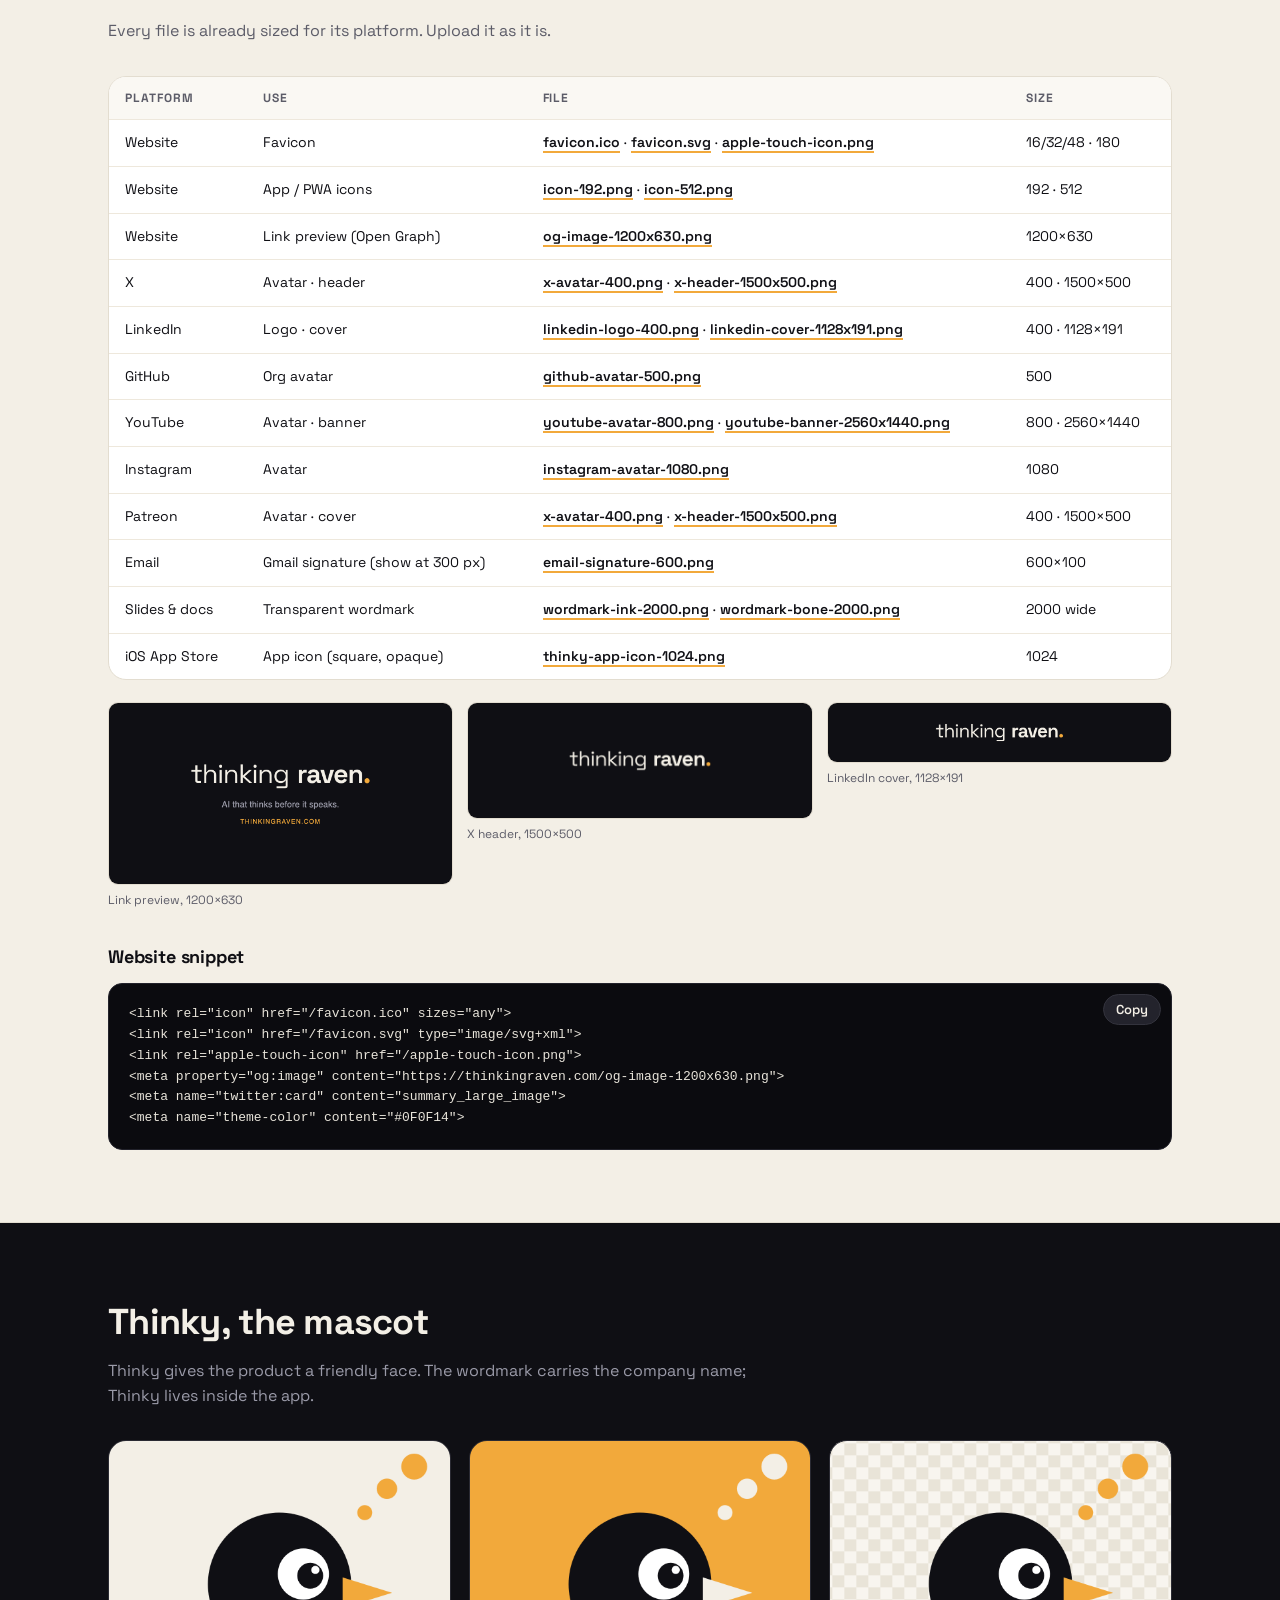
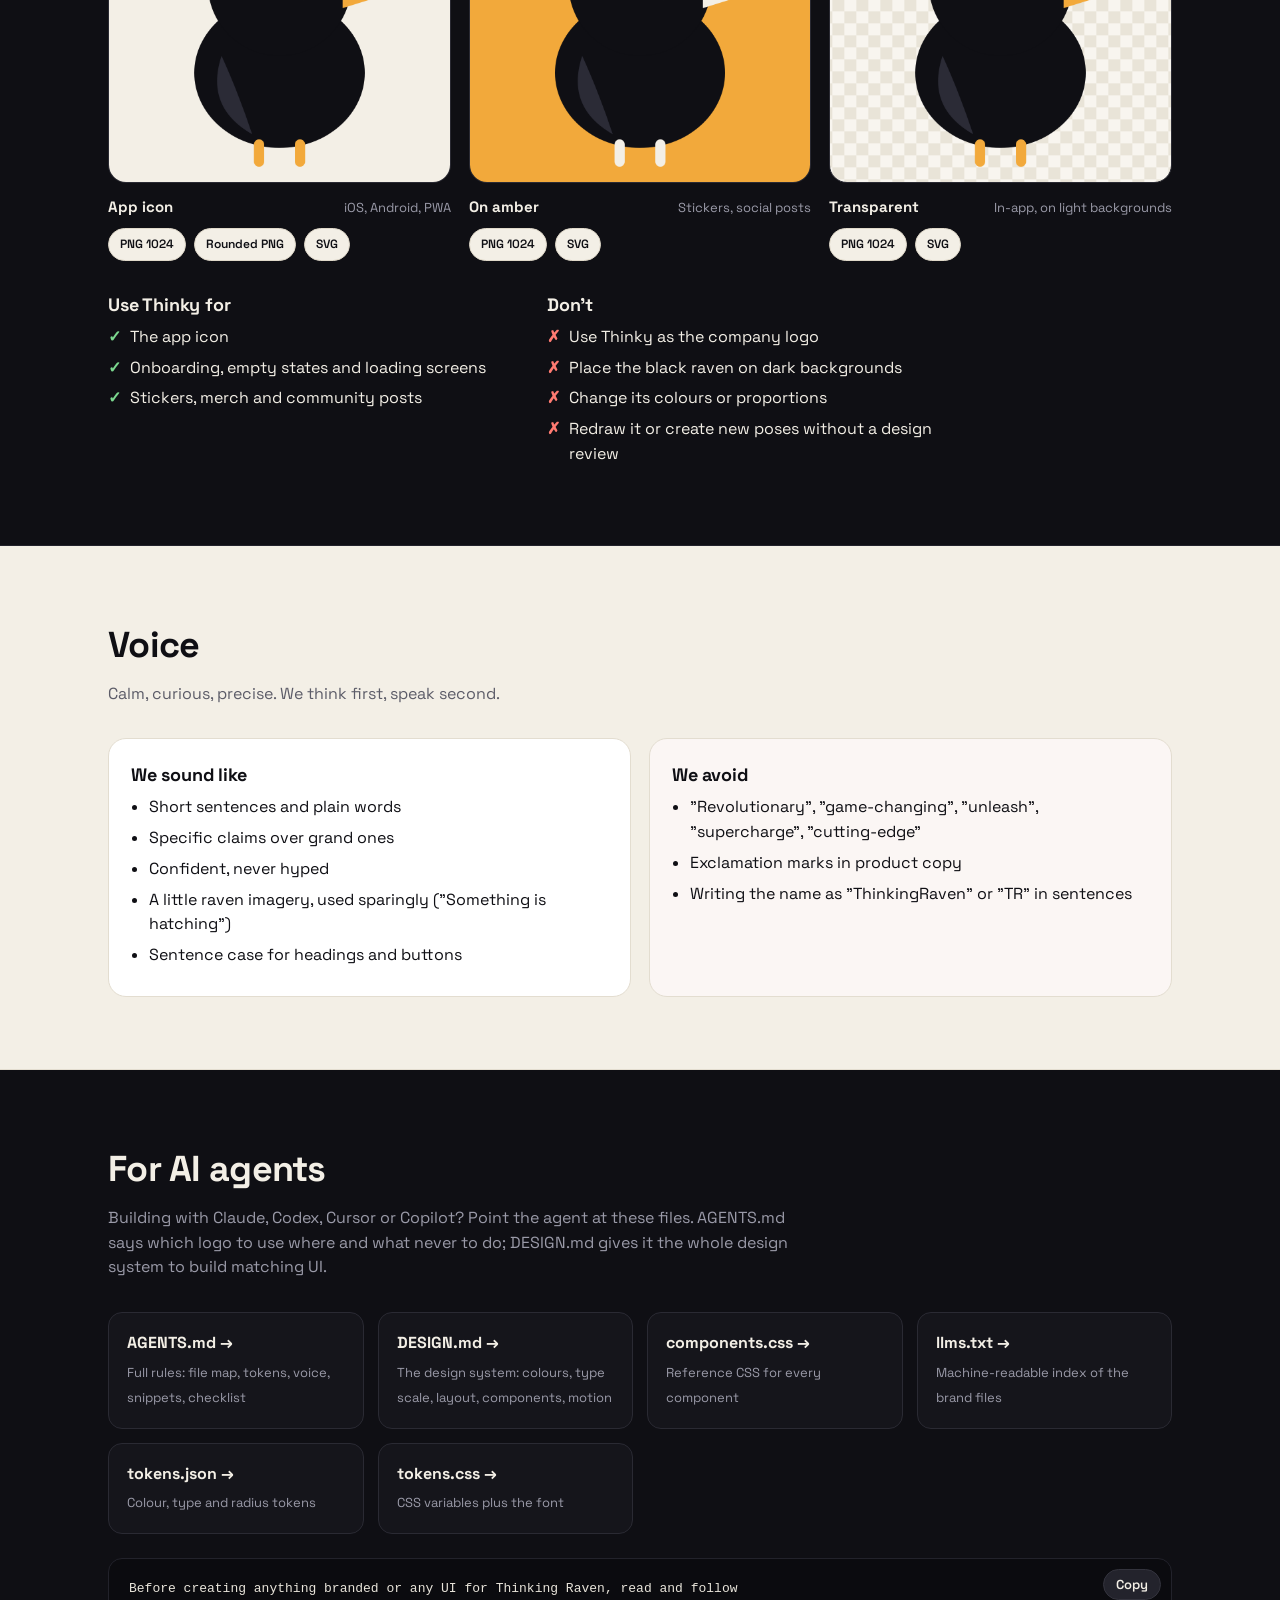
==== commit 9b528456: "Add product wordmarks for rookery and roost tools/outline.py writes logos/final/<product>-wordmark-{" ====
--- a/index.html
+++ b/index.html
@@ -257,6 +257,16 @@
           <div class="meta"><h3>Logo morph</h3><p>For website navigation: the wordmark collapses to <code>tr.</code> as you scroll down, and comes back near the top or when you scroll up.</p>
           <div class="dl"><button type="button" id="morph-toggle" aria-pressed="false">Collapse</button><a href="logos/final/thinkingraven-logo-morph-ink.svg" download>SVG ink</a><a href="logos/final/thinkingraven-logo-morph-bone.svg" download>SVG bone</a></div></div></article>
       </div>
+      <h3 style="margin:28px 0 12px">Product wordmarks</h3>
+      <p class="sub">Each open-source product gets its name in lowercase Space Grotesk Bold with the amber full stop, for its README and site. Never the company logo.</p>
+      <div class="grid">
+        <article class="asset"><div class="preview on-bone"><img src="logos/final/rookery-wordmark-ink.svg" alt="rookery"></div>
+          <div class="meta"><h3>rookery.</h3><p>Find, de-duplicate and security-check agent skills.</p>
+          <div class="dl"><a href="logos/final/rookery-wordmark-ink.svg" download>SVG ink</a><a href="logos/final/rookery-wordmark-bone.svg" download>SVG bone</a></div></div></article>
+        <article class="asset"><div class="preview on-bone"><img src="logos/final/roost-wordmark-ink.svg" alt="roost"></div>
+          <div class="meta"><h3>roost.</h3><p>See what your agents actually use.</p>
+          <div class="dl"><a href="logos/final/roost-wordmark-ink.svg" download>SVG ink</a><a href="logos/final/roost-wordmark-bone.svg" download>SVG bone</a></div></div></article>
+      </div>
       <div class="construct">
         <h3>How the wordmark is built</h3>
         <div class="parts"><span>"thinking": Space Grotesk Regular 400</span><span><b>"raven": Space Grotesk Bold 700</b></span><span><span class="dot">●</span> amber full stop: the raven's eye</span><span>Clear word space between the words</span><span>All lowercase · tracking −0.03 em</span></div>
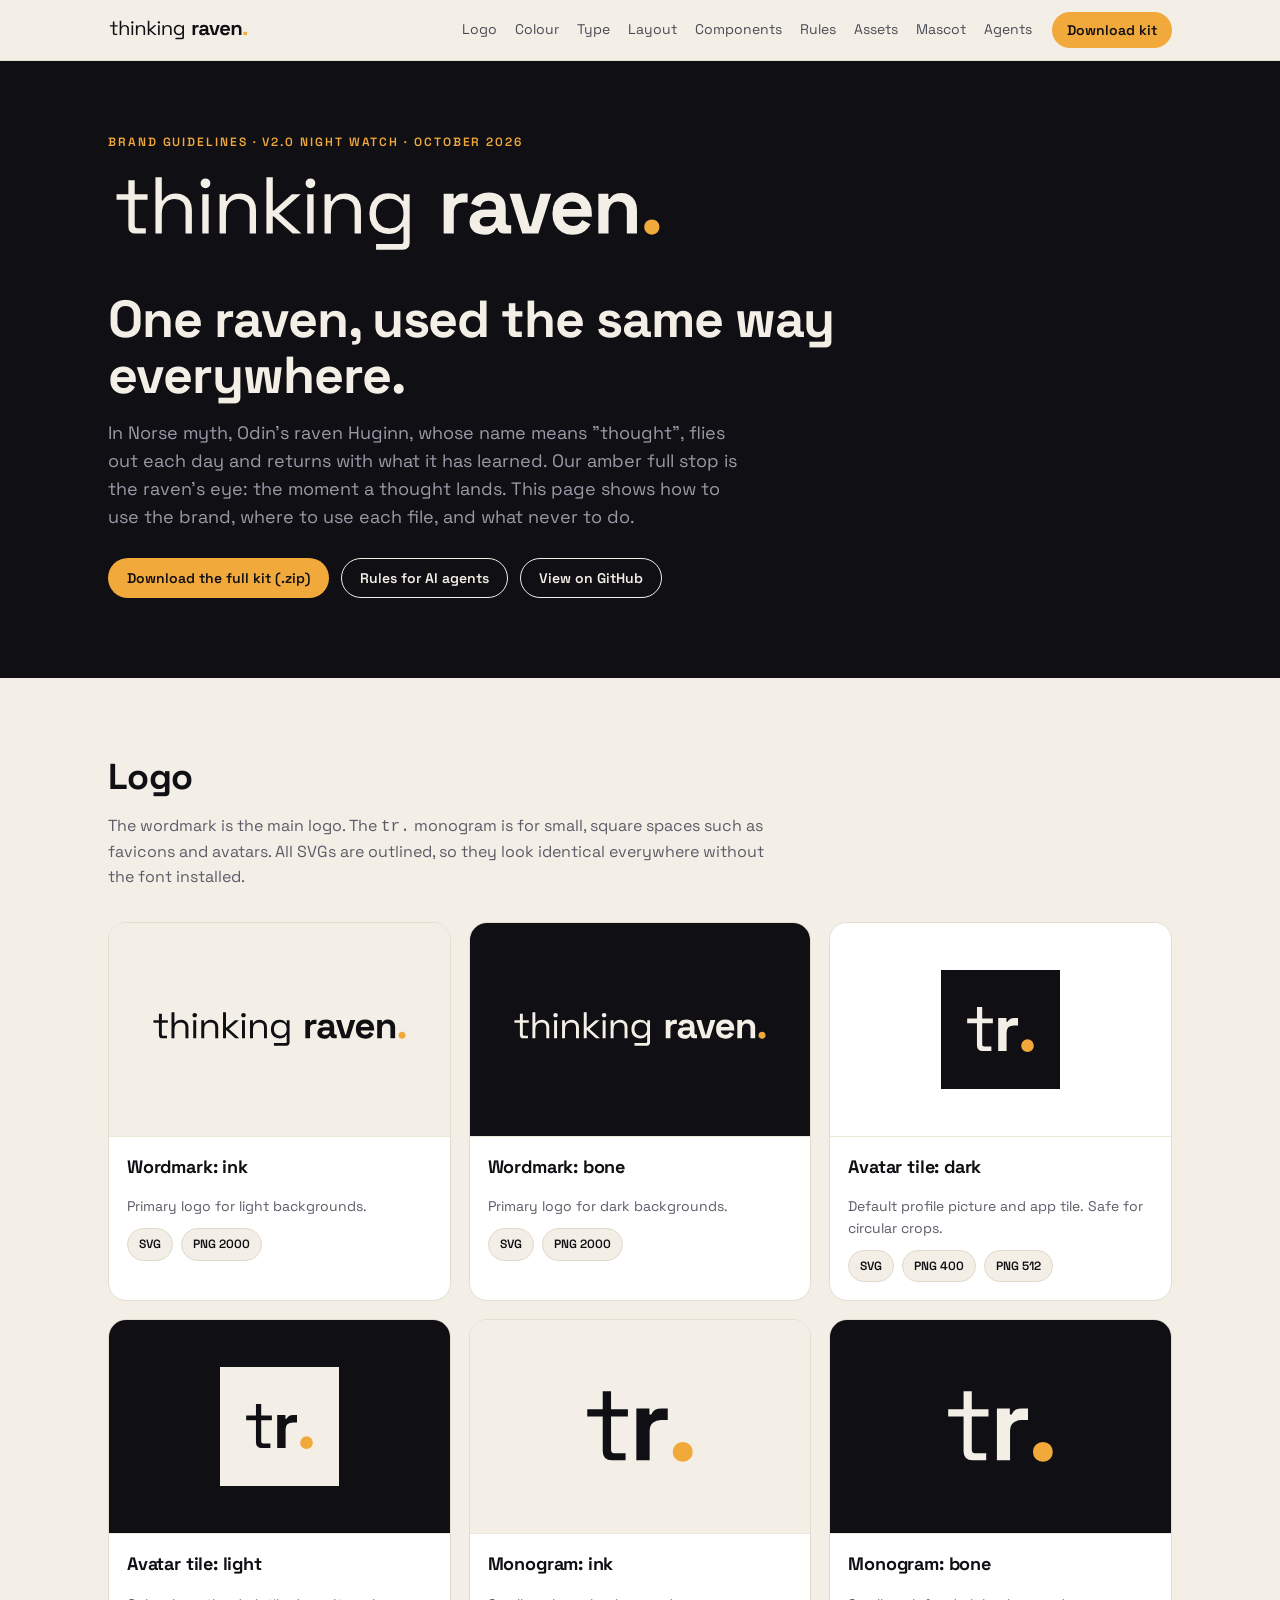
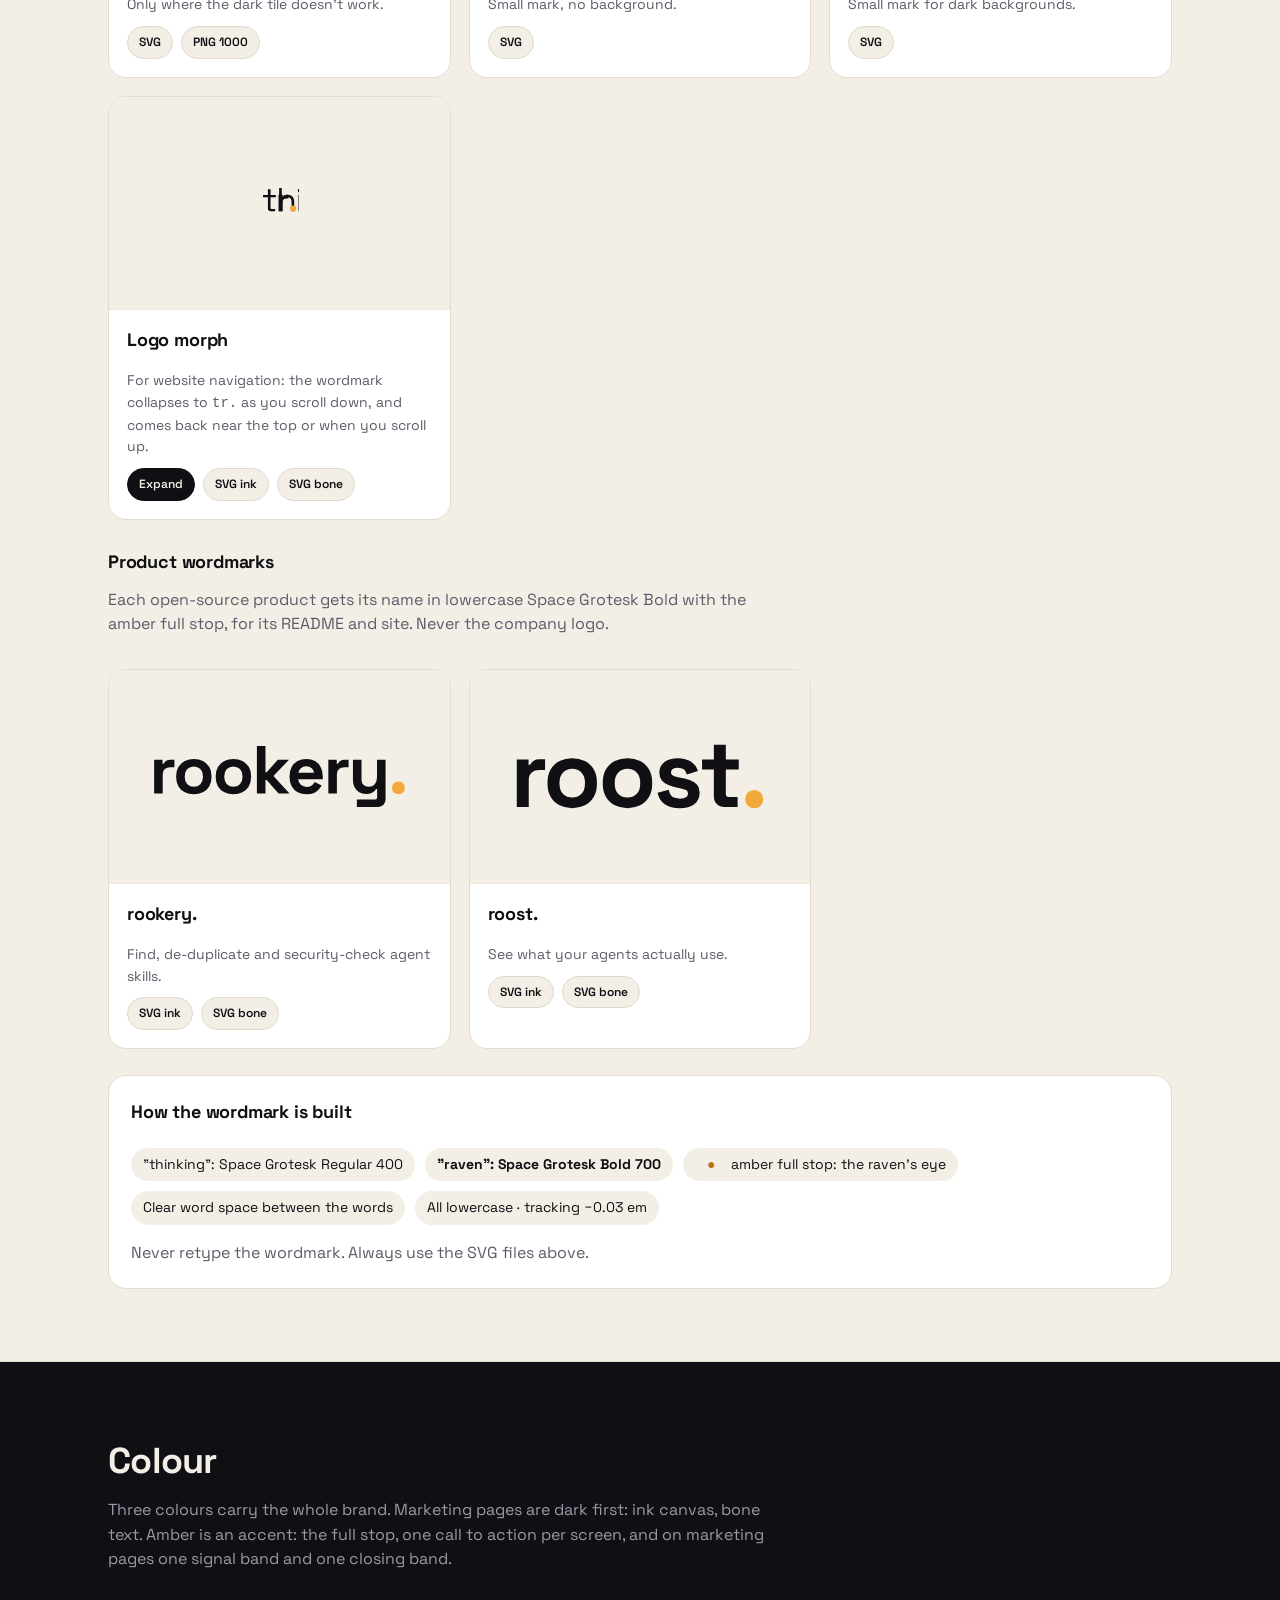
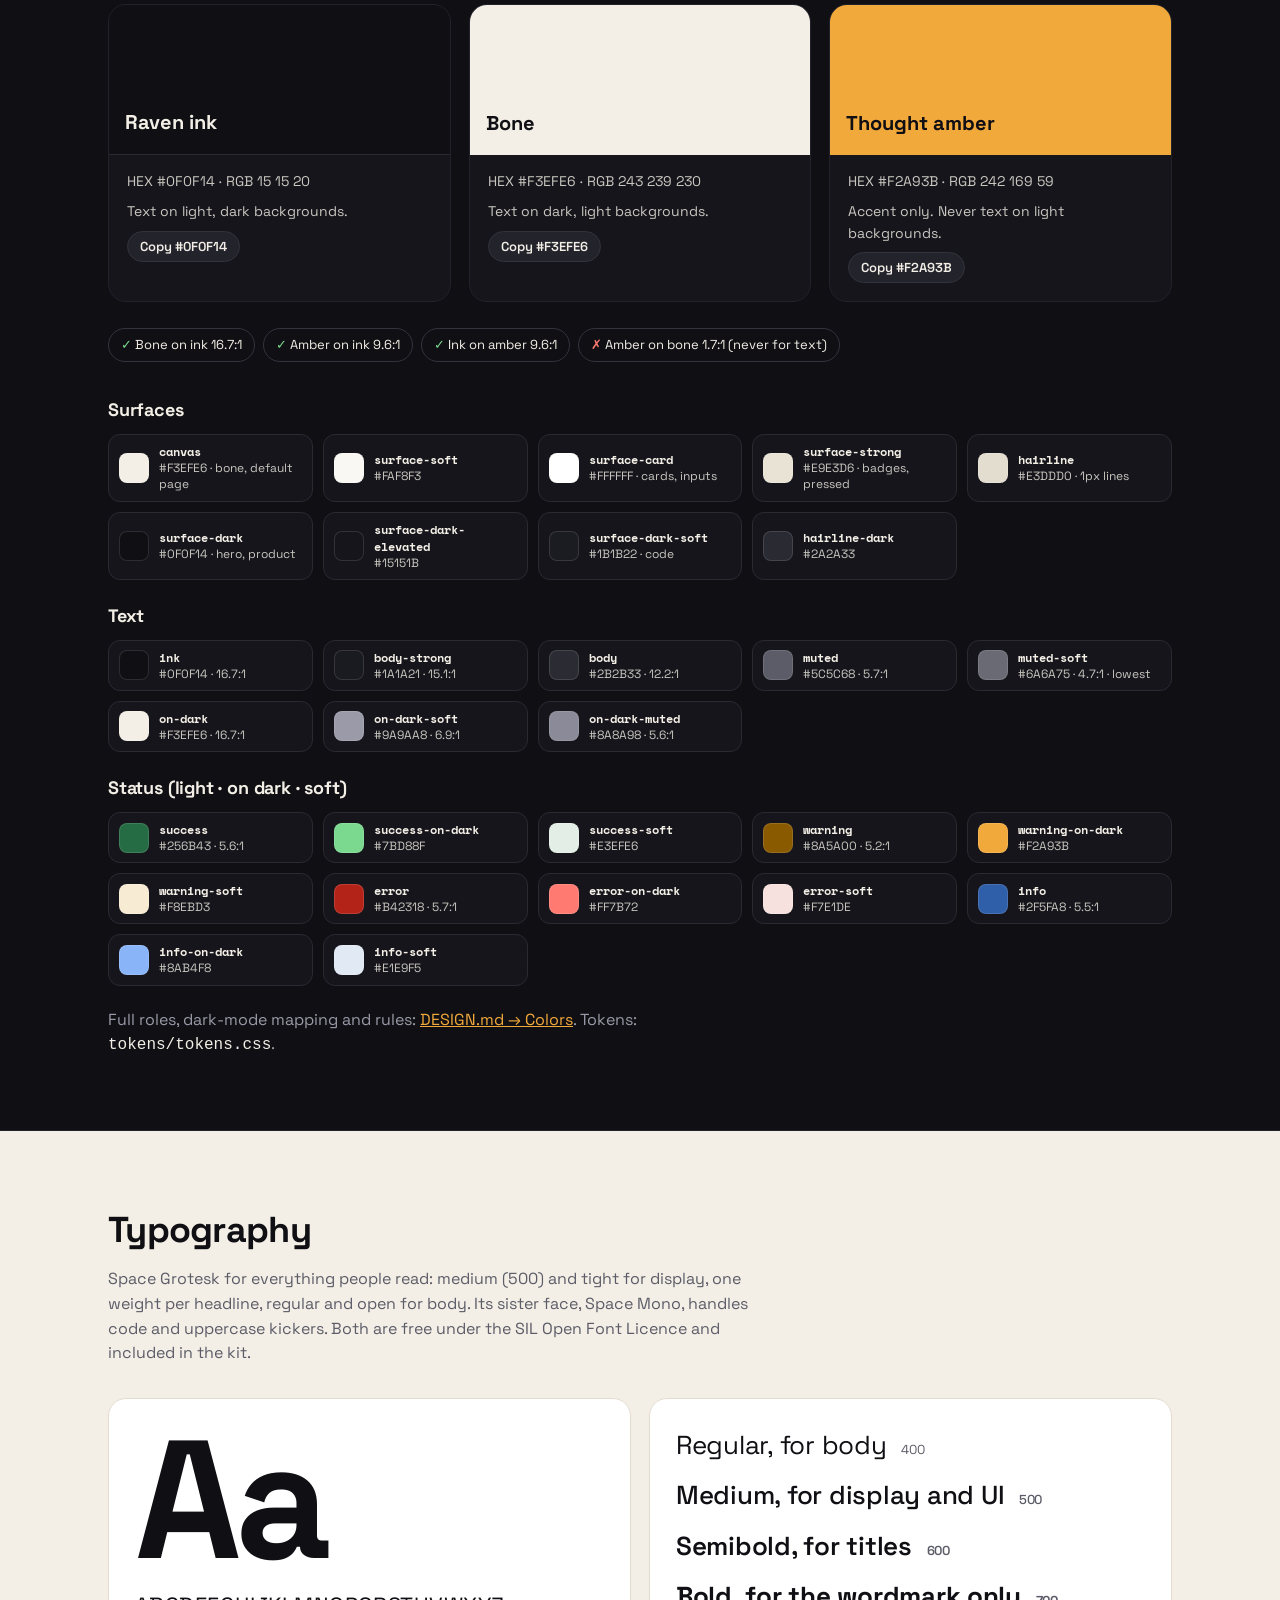
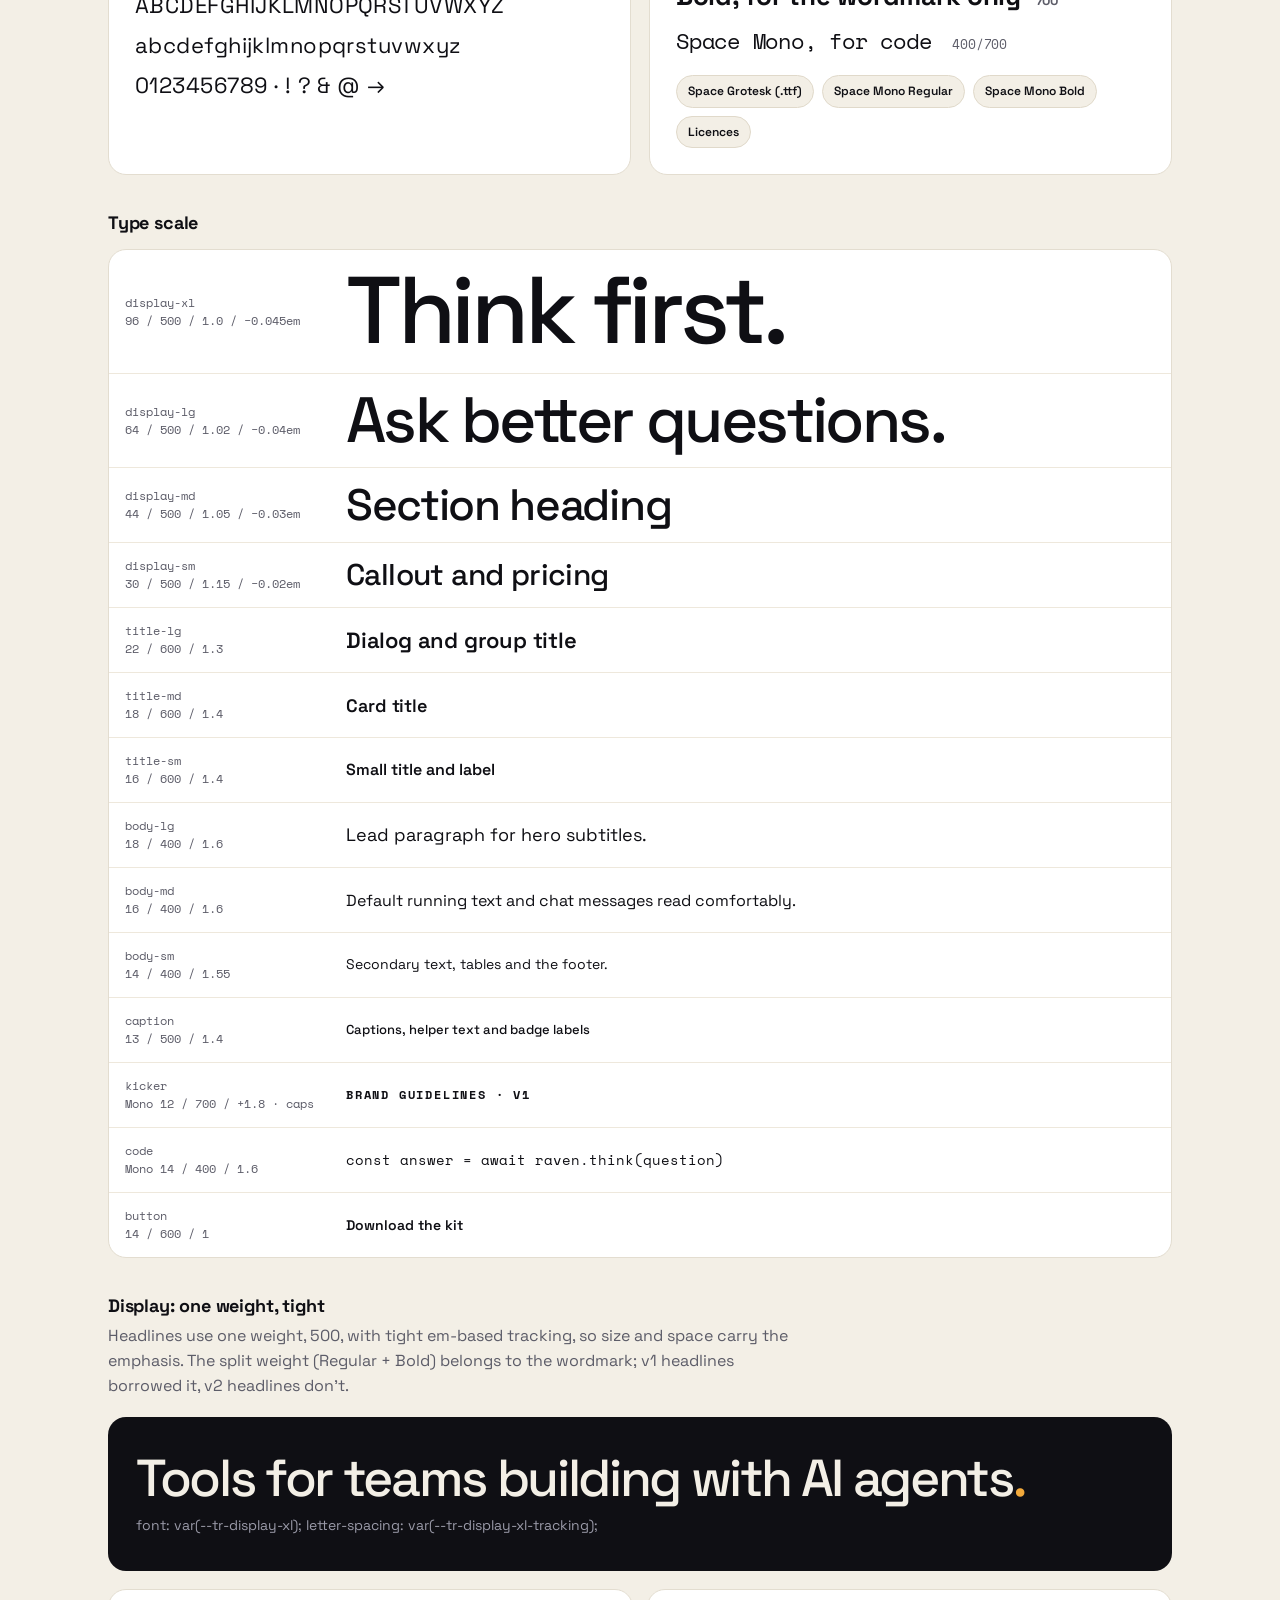
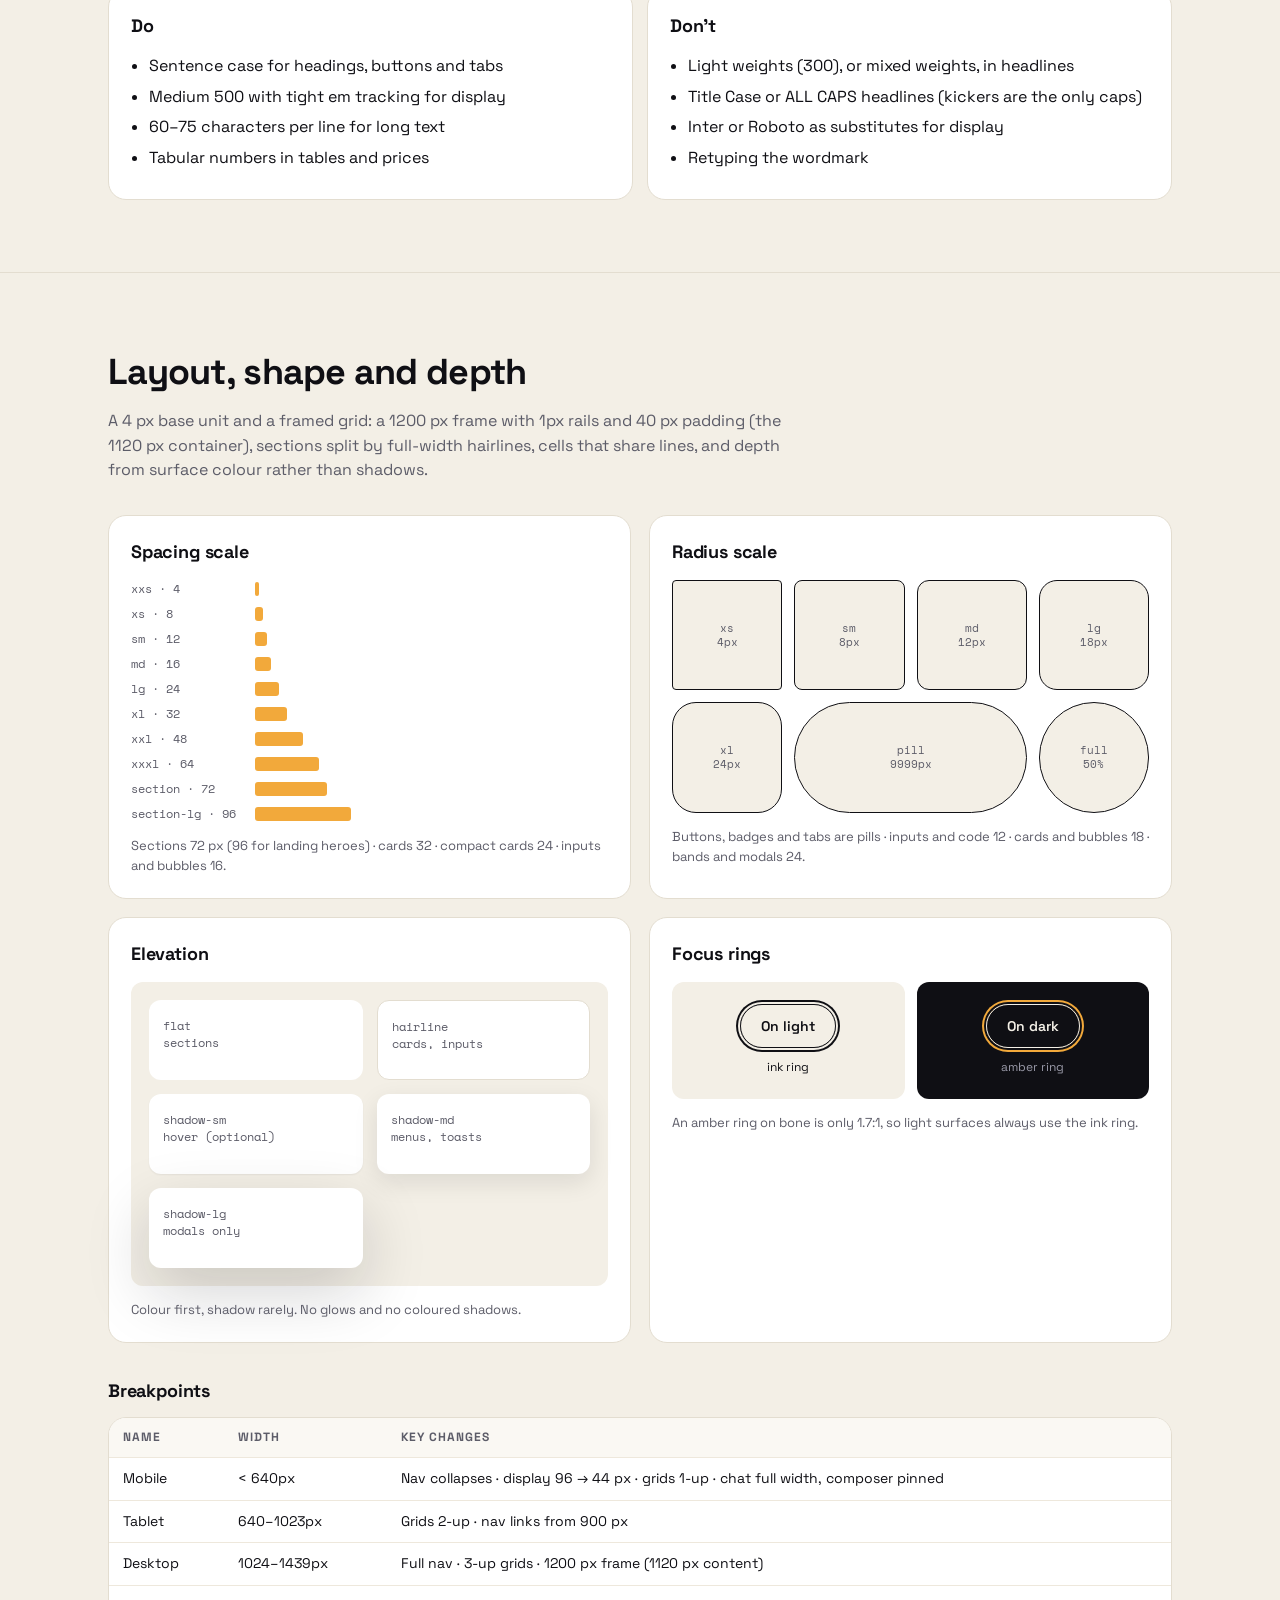
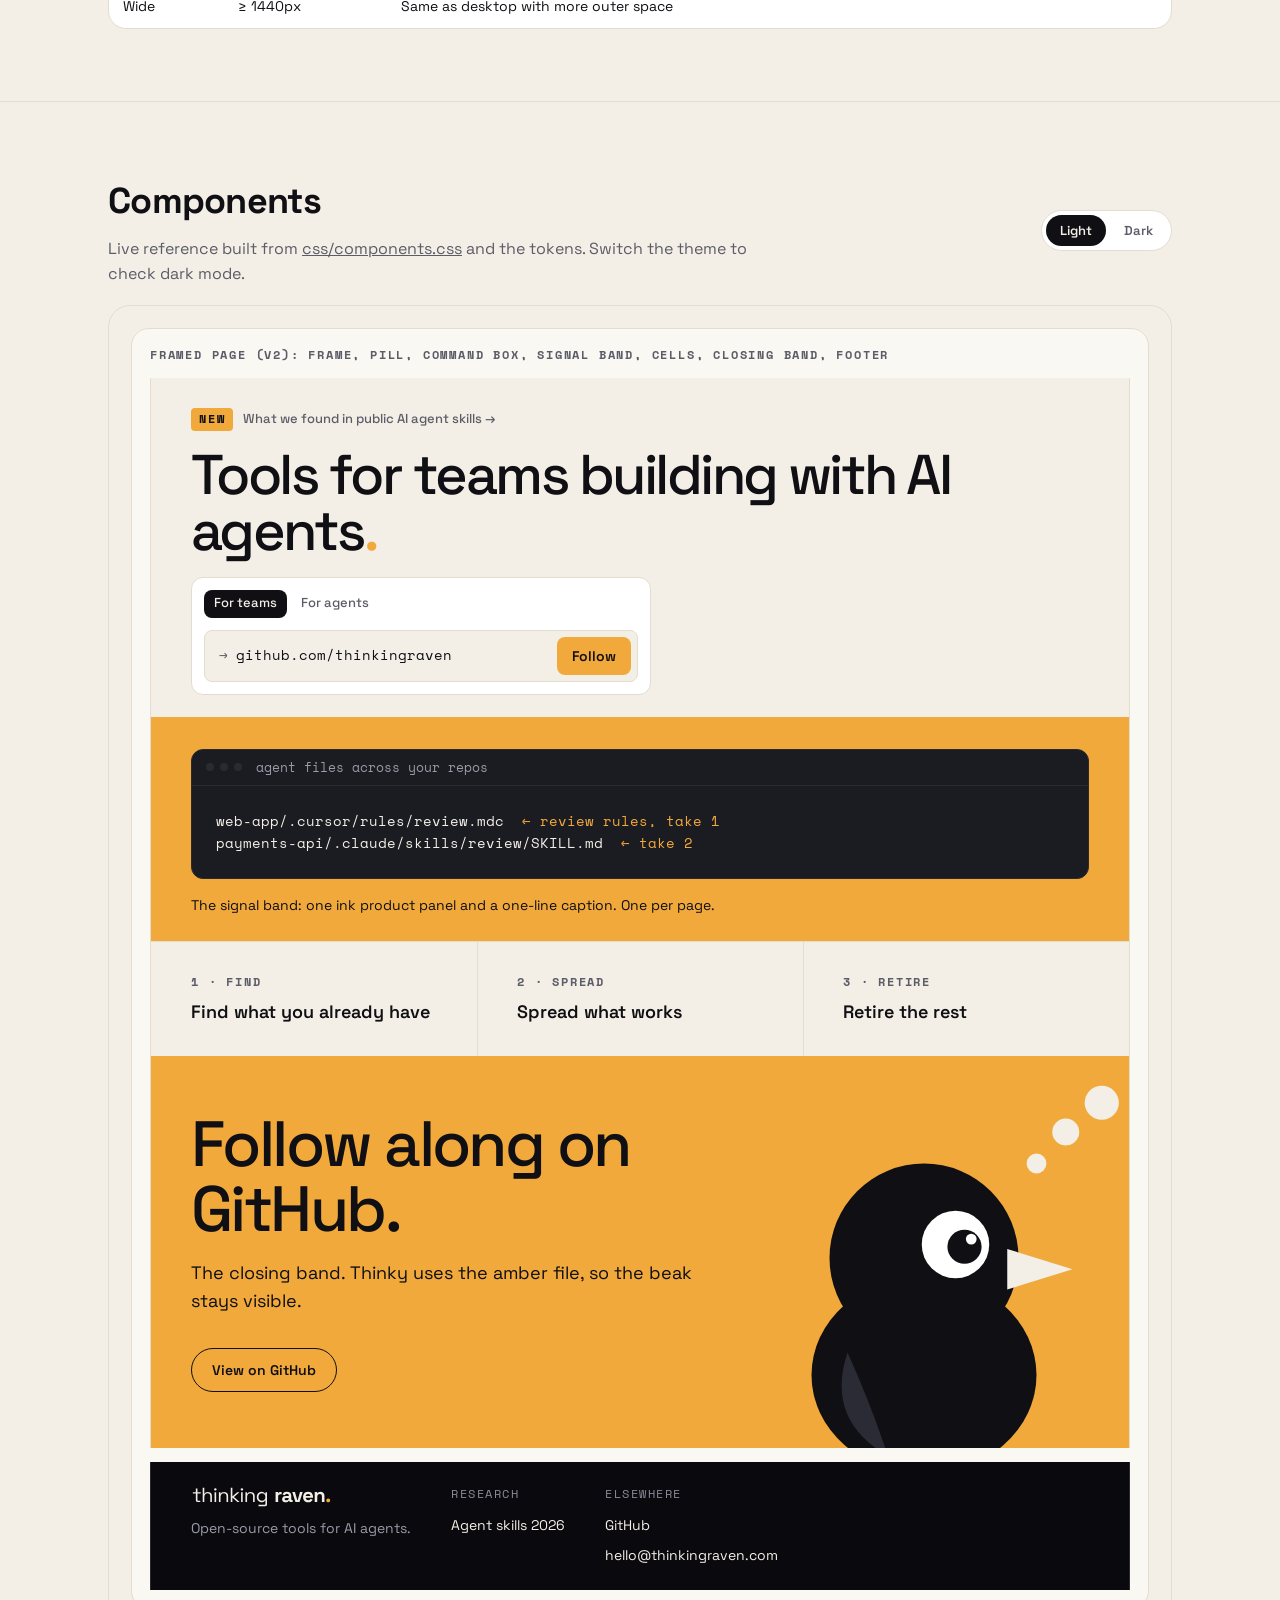
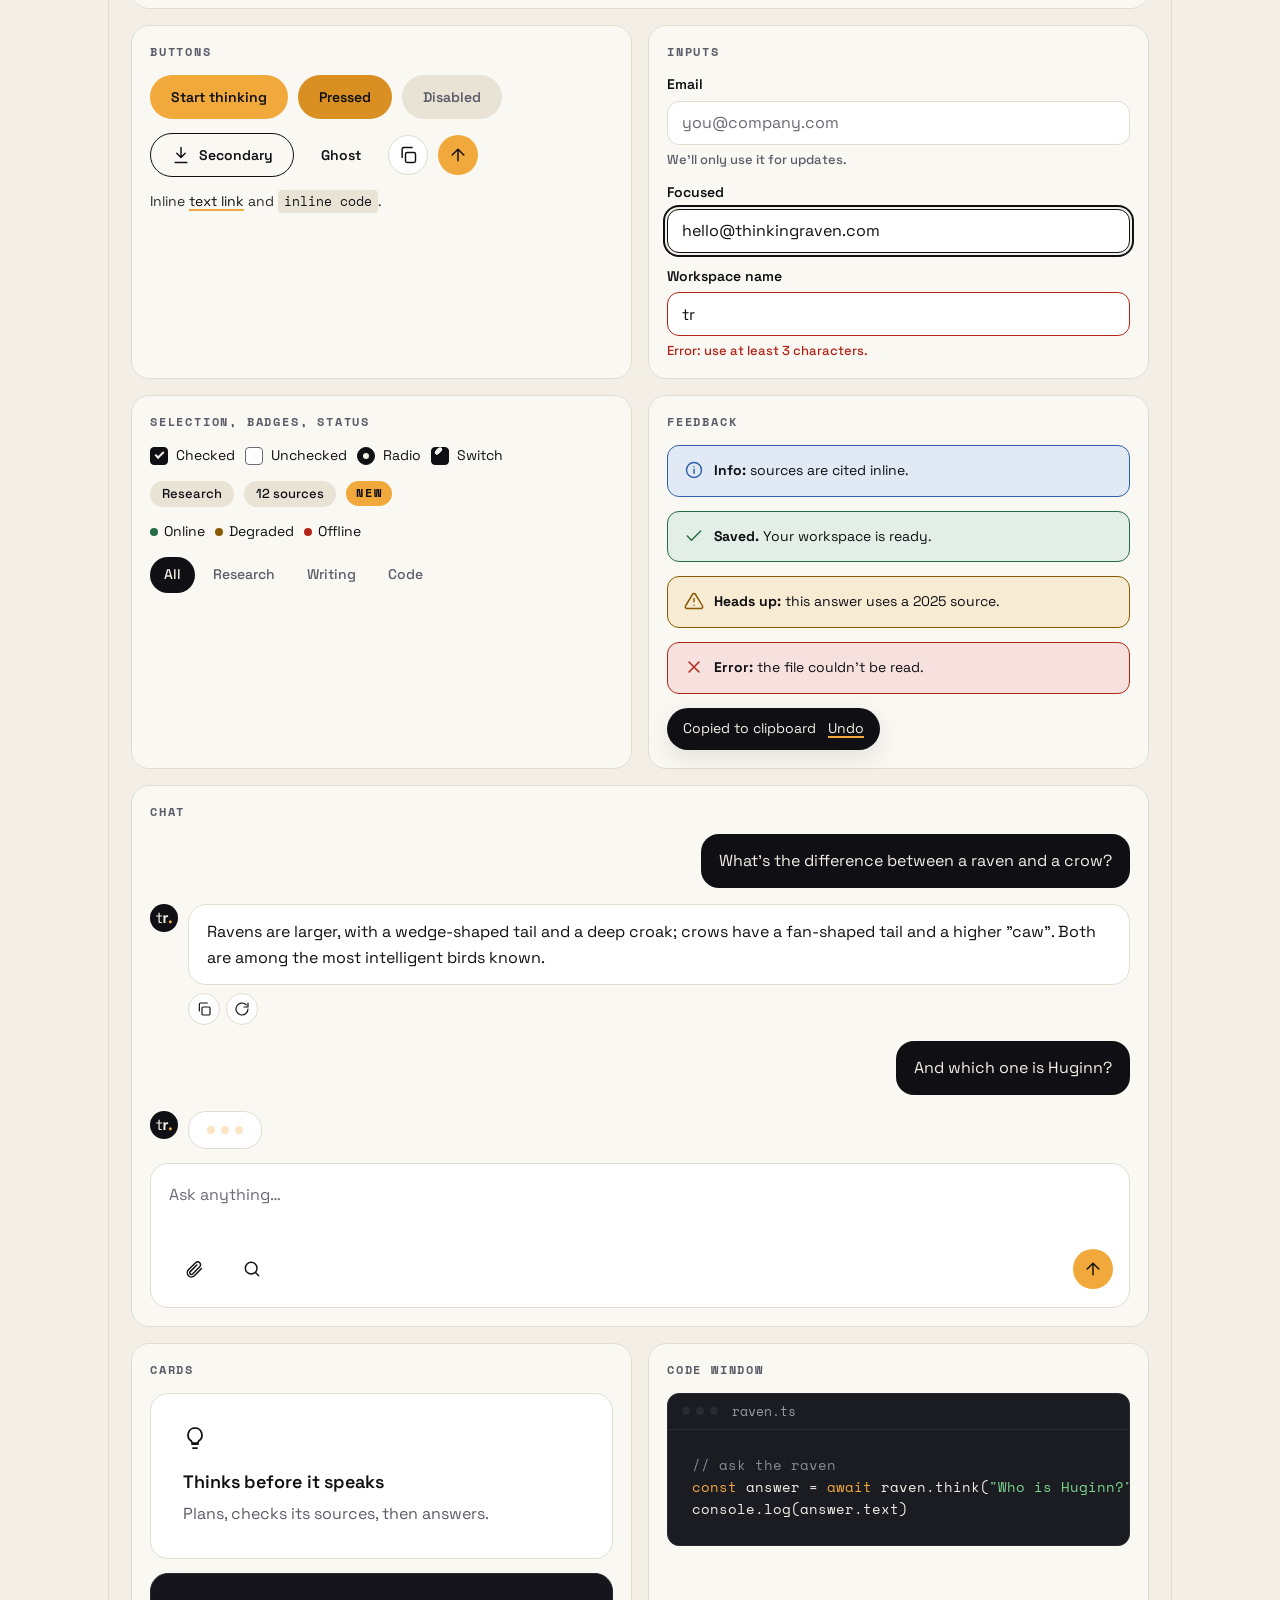
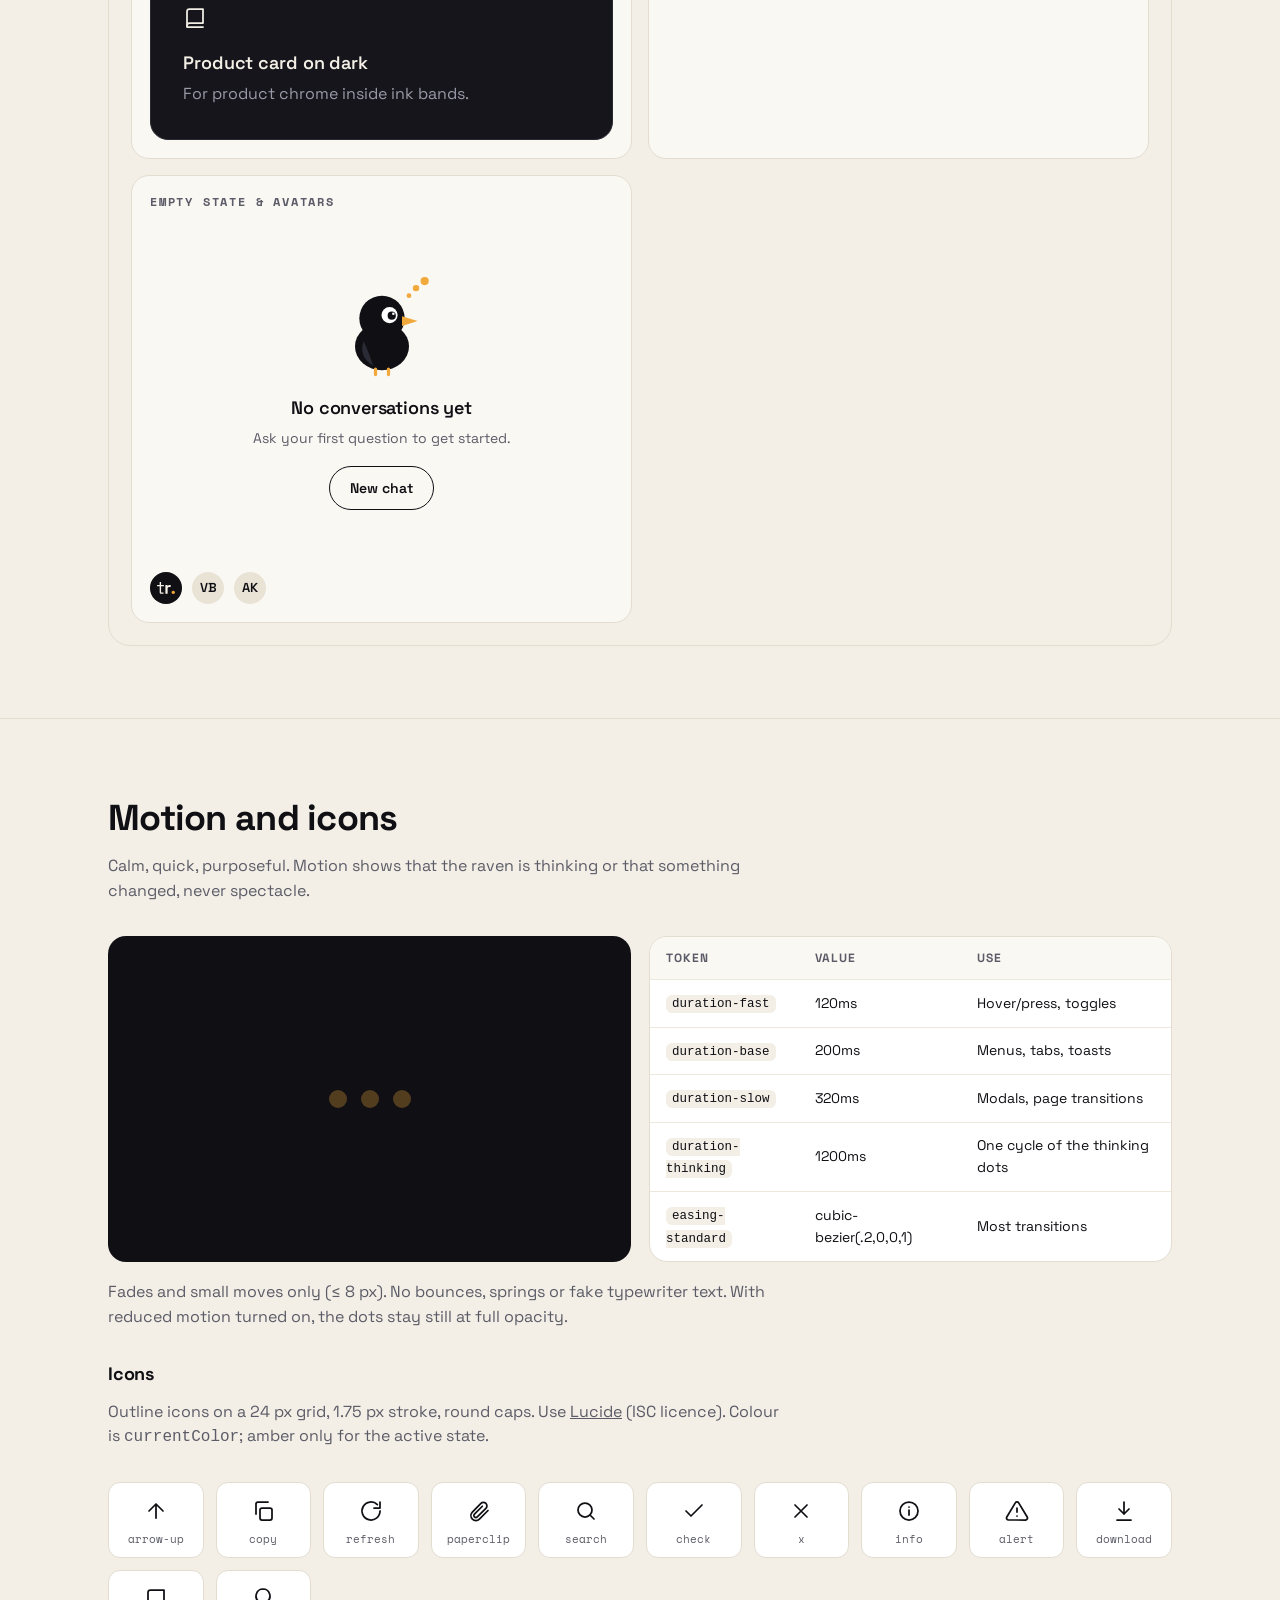
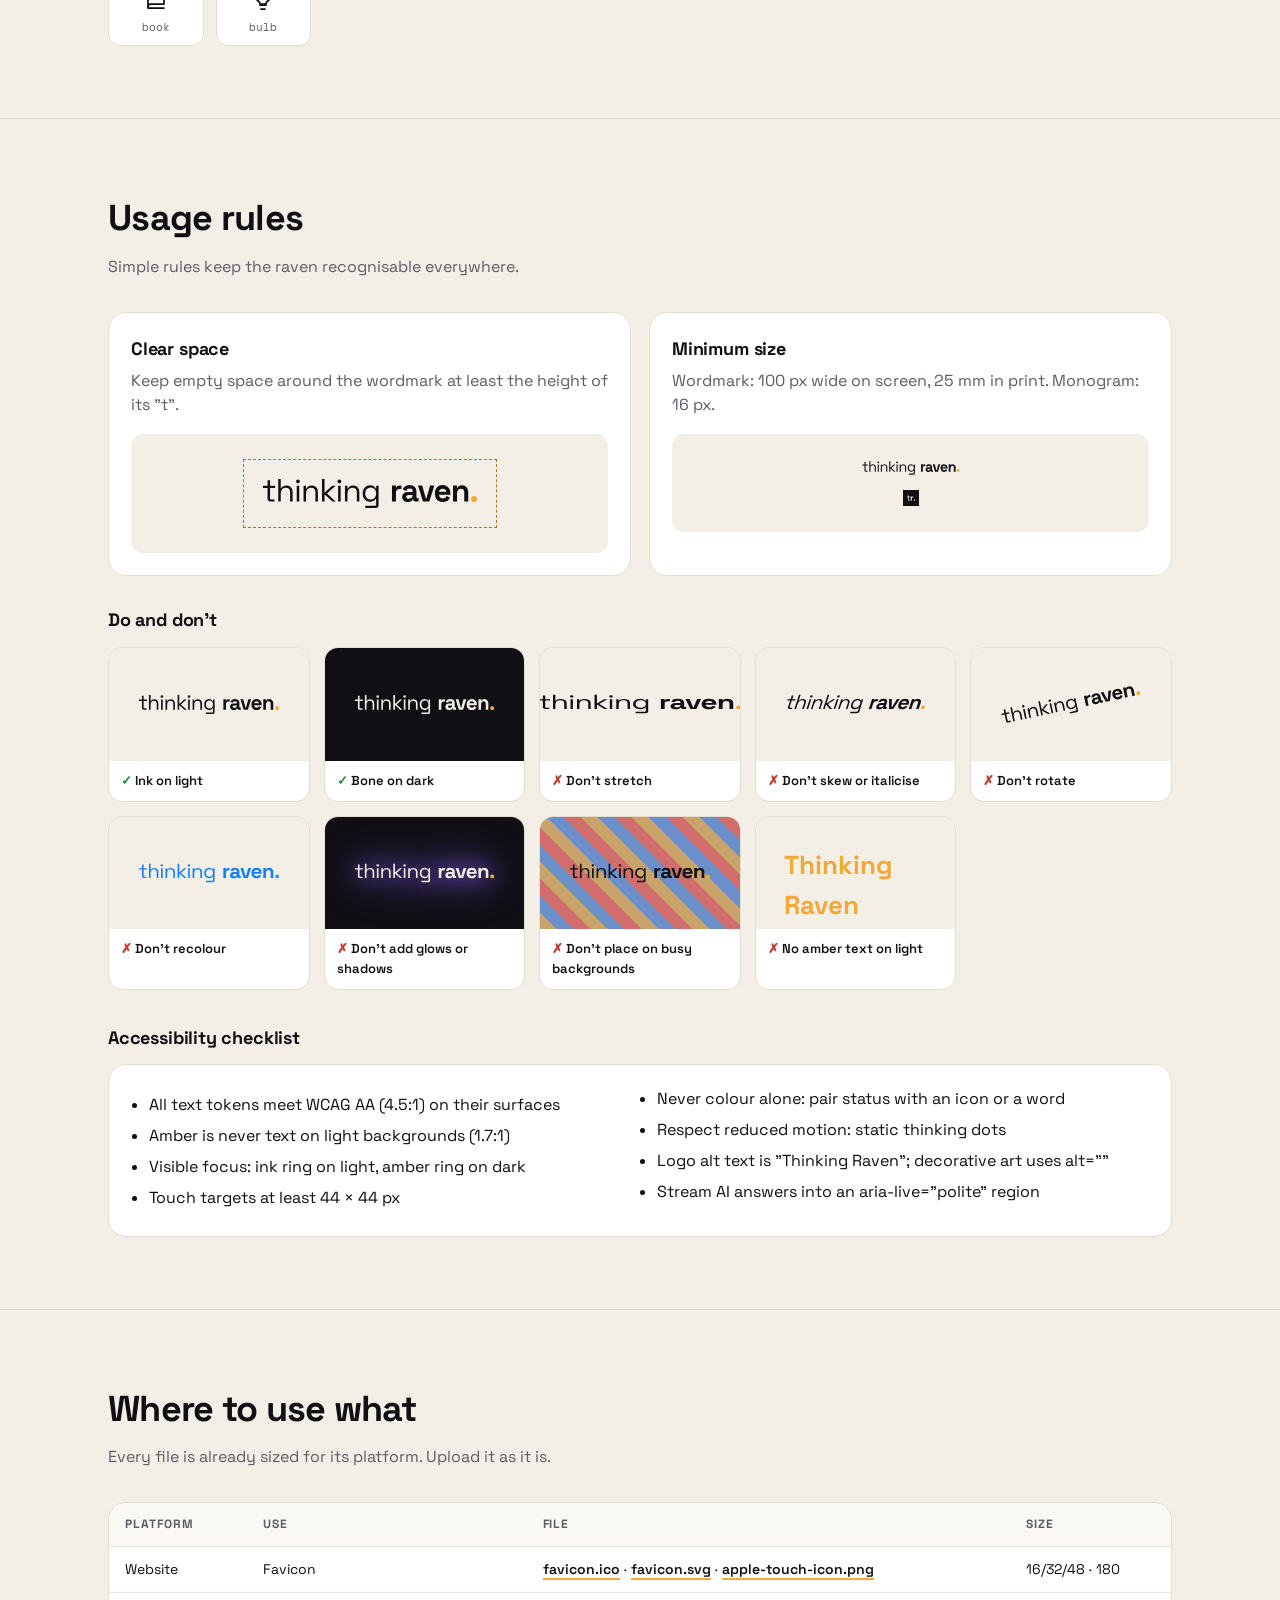
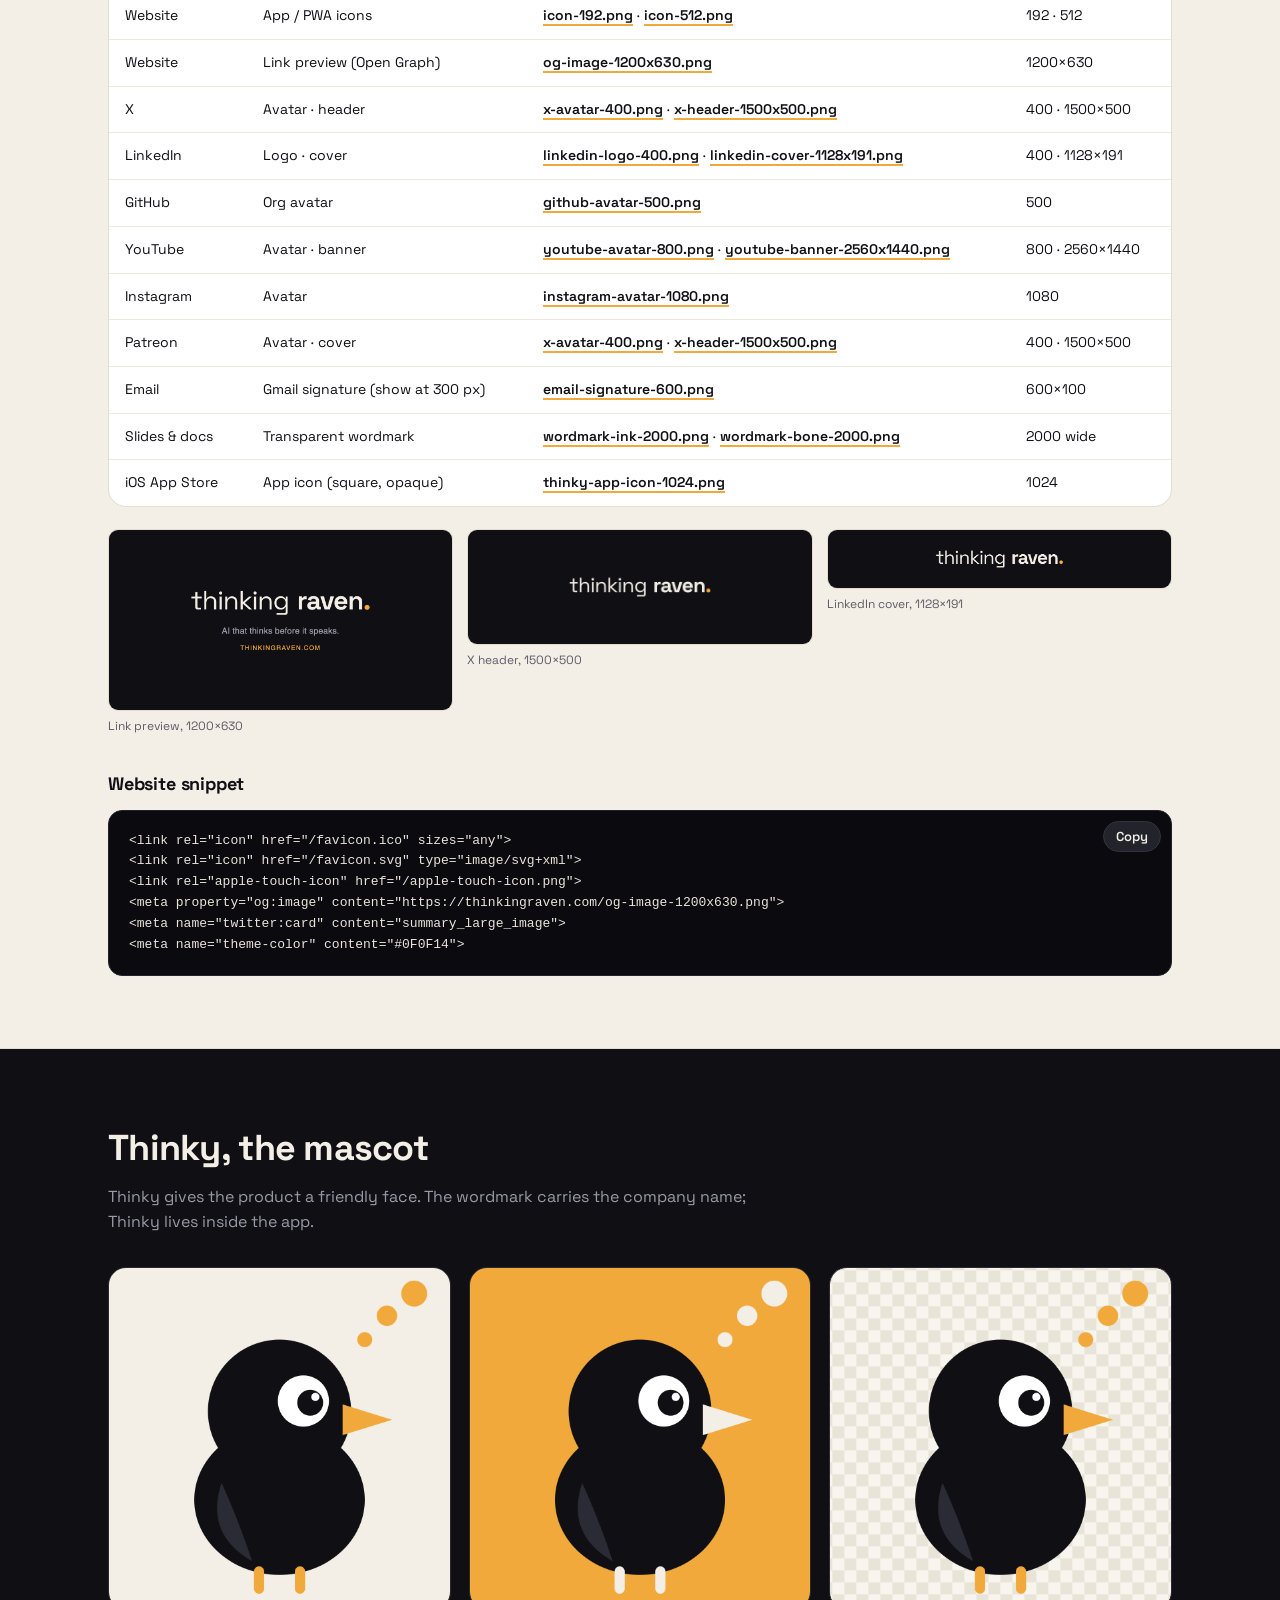
==== commit a551a480: "Design system v2, "Night Watch": dark first, framed grid Marketing pages now open on the ink canvas " ====
--- a/index.html
+++ b/index.html
@@ -218,7 +218,7 @@
 <main id="top">
   <section class="hero">
     <div class="wrap">
-      <p class="kicker">Brand guidelines · v1.0 · October 2026</p>
+      <p class="kicker">Brand guidelines · v2.0 Night Watch · October 2026</p>
       <img class="hero-logo" src="logos/final/thinkingraven-wordmark-bone.svg" alt="Thinking Raven" width="560" height="87">
       <h1>One raven, used the same way everywhere.</h1>
       <p class="lead">In Norse myth, Odin's raven Huginn, whose name means "thought", flies out each day and returns with what it has learned. Our amber full stop is the raven's eye: the moment a thought lands. This page shows how to use the brand, where to use each file, and what never to do.</p>
@@ -278,7 +278,7 @@
   <section class="block dark" id="colour">
     <div class="wrap">
       <h2>Colour</h2>
-      <p class="sub">Three colours carry the whole brand. Amber is an accent: the full stop, one highlight, or one call to action per screen.</p>
+      <p class="sub">Three colours carry the whole brand. Marketing pages are dark first: ink canvas, bone text. Amber is an accent: the full stop, one call to action per screen, and on marketing pages one signal band and one closing band.</p>
       <div class="grid">
         <div class="swatch"><div class="chip" style="background:#0F0F14;color:#F3EFE6;border-bottom:1px solid #2a2a33">Raven ink</div>
           <div class="info"><span>HEX #0F0F14 · RGB 15 15 20</span><span>Text on light, dark backgrounds.</span><button class="copy" data-copy="#0F0F14">Copy #0F0F14</button></div></div>
@@ -303,26 +303,26 @@
   <section class="block" id="type">
     <div class="wrap">
       <h2>Typography</h2>
-      <p class="sub">Space Grotesk for everything people read: bold and tight for display, regular and open for body. Its sister face, Space Mono, handles code and uppercase kickers. Both are free under the SIL Open Font Licence and included in the kit.</p>
+      <p class="sub">Space Grotesk for everything people read: medium (500) and tight for display, one weight per headline, regular and open for body. Its sister face, Space Mono, handles code and uppercase kickers. Both are free under the SIL Open Font Licence and included in the kit.</p>
       <div class="specimen">
         <div class="spec-card"><p class="spec-big">Aa</p><p class="spec-row">ABCDEFGHIJKLMNOPQRSTUVWXYZ</p><p class="spec-row">abcdefghijklmnopqrstuvwxyz</p><p class="spec-row">0123456789 · ! ? &amp; @ →</p></div>
         <div class="spec-card weights">
           <p style="font-weight:400">Regular, for body <small>400</small></p>
-          <p style="font-weight:500">Medium, for UI <small>500</small></p>
+          <p style="font-weight:500">Medium, for display and UI <small>500</small></p>
           <p style="font-weight:600">Semibold, for titles <small>600</small></p>
-          <p style="font-weight:700">Bold, for display <small>700</small></p>
+          <p style="font-weight:700">Bold, for the wordmark only <small>700</small></p>
           <p style="font:400 22px/1.4 var(--tr-font-mono)">Space Mono, for code <small>400/700</small></p>
           <div class="dl" style="margin-top:18px"><a href="fonts/SpaceGrotesk-VF.ttf" download>Space Grotesk (.ttf)</a><a href="fonts/SpaceMono-Regular.ttf" download>Space Mono Regular</a><a href="fonts/SpaceMono-Bold.ttf" download>Space Mono Bold</a><a href="fonts/OFL-SpaceGrotesk.txt">Licences</a></div>
         </div>
       </div>
       <h3 style="margin:34px 0 12px">Type scale</h3>
-      <div class="tablewrap"><table class="scale"><tbody><tr><td class="meta">display-xl<br>72 / 700 / 1.02 / −2</td><td class="sample" style="font:var(--tr-display-xl);letter-spacing:-2px;font-size:clamp(34px,6vw,72px);">Think first.</td></tr><tr><td class="meta">display-lg<br>56 / 700 / 1.05 / −1.5</td><td class="sample" style="font:var(--tr-display-lg);letter-spacing:-1.5px;font-size:clamp(30px,5vw,56px);">Ask better questions.</td></tr><tr><td class="meta">display-md<br>40 / 700 / 1.1 / −1</td><td class="sample" style="font:var(--tr-display-md);letter-spacing:-1px;">Section heading</td></tr><tr><td class="meta">display-sm<br>30 / 700 / 1.15 / −0.6</td><td class="sample" style="font:var(--tr-display-sm);letter-spacing:-0.6px;">Callout and pricing</td></tr><tr><td class="meta">title-lg<br>22 / 600 / 1.3</td><td class="sample" style="font:var(--tr-title-lg);letter-spacing:-0.2px;">Dialog and group title</td></tr><tr><td class="meta">title-md<br>18 / 600 / 1.4</td><td class="sample" style="font:var(--tr-title-md);letter-spacing:-0.1px;">Card title</td></tr><tr><td class="meta">title-sm<br>16 / 600 / 1.4</td><td class="sample" style="font:var(--tr-title-sm);letter-spacing:0;">Small title and label</td></tr><tr><td class="meta">body-lg<br>18 / 400 / 1.6</td><td class="sample" style="font:var(--tr-body-lg);letter-spacing:0;">Lead paragraph for hero subtitles.</td></tr><tr><td class="meta">body-md<br>16 / 400 / 1.6</td><td class="sample" style="font:var(--tr-body-md);letter-spacing:0;">Default running text and chat messages read comfortably.</td></tr><tr><td class="meta">body-sm<br>14 / 400 / 1.55</td><td class="sample" style="font:var(--tr-body-sm);letter-spacing:0;">Secondary text, tables and the footer.</td></tr><tr><td class="meta">caption<br>13 / 500 / 1.4</td><td class="sample" style="font:var(--tr-caption);letter-spacing:0;">Captions, helper text and badge labels</td></tr><tr><td class="meta">kicker<br>Mono 12 / 700 / +1.8 · caps</td><td class="sample" style="font:var(--tr-kicker);letter-spacing:1.8px;text-transform:uppercase;">BRAND GUIDELINES · V1</td></tr><tr><td class="meta">code<br>Mono 14 / 400 / 1.6</td><td class="sample" style="font:var(--tr-code);letter-spacing:0;">const answer = await raven.think(question)</td></tr><tr><td class="meta">button<br>14 / 600 / 1</td><td class="sample" style="font:var(--tr-button);letter-spacing:0;">Download the kit</td></tr></tbody></table></div>
-      <h3 style="margin:34px 0 4px">Signature: the split-weight headline</h3>
-      <p class="sub" style="margin-bottom:0">Borrowed from the wordmark: setup words in Regular, the payoff in Bold, in the same line. Use it for hero and section openers only, at most once per screen.</p>
-      <div class="split-demo"><h4>AI that thinks <b>first</b><span style="color:var(--tr-amber)">.</span></h4><p>&lt;h1 class="tr-split"&gt;AI that thinks &lt;b&gt;first&lt;/b&gt;.&lt;/h1&gt;</p></div>
+      <div class="tablewrap"><table class="scale"><tbody><tr><td class="meta">display-xl<br>96 / 500 / 1.0 / −0.045em</td><td class="sample" style="font:var(--tr-display-xl);letter-spacing:var(--tr-display-xl-tracking);font-size:clamp(40px,7.4vw,96px);">Think first.</td></tr><tr><td class="meta">display-lg<br>64 / 500 / 1.02 / −0.04em</td><td class="sample" style="font:var(--tr-display-lg);letter-spacing:var(--tr-display-lg-tracking);font-size:clamp(32px,5.4vw,64px);">Ask better questions.</td></tr><tr><td class="meta">display-md<br>44 / 500 / 1.05 / −0.03em</td><td class="sample" style="font:var(--tr-display-md);letter-spacing:var(--tr-display-md-tracking);font-size:clamp(28px,4vw,44px);">Section heading</td></tr><tr><td class="meta">display-sm<br>30 / 500 / 1.15 / −0.02em</td><td class="sample" style="font:var(--tr-display-sm);letter-spacing:var(--tr-display-sm-tracking);">Callout and pricing</td></tr><tr><td class="meta">title-lg<br>22 / 600 / 1.3</td><td class="sample" style="font:var(--tr-title-lg);letter-spacing:-0.2px;">Dialog and group title</td></tr><tr><td class="meta">title-md<br>18 / 600 / 1.4</td><td class="sample" style="font:var(--tr-title-md);letter-spacing:-0.1px;">Card title</td></tr><tr><td class="meta">title-sm<br>16 / 600 / 1.4</td><td class="sample" style="font:var(--tr-title-sm);letter-spacing:0;">Small title and label</td></tr><tr><td class="meta">body-lg<br>18 / 400 / 1.6</td><td class="sample" style="font:var(--tr-body-lg);letter-spacing:0;">Lead paragraph for hero subtitles.</td></tr><tr><td class="meta">body-md<br>16 / 400 / 1.6</td><td class="sample" style="font:var(--tr-body-md);letter-spacing:0;">Default running text and chat messages read comfortably.</td></tr><tr><td class="meta">body-sm<br>14 / 400 / 1.55</td><td class="sample" style="font:var(--tr-body-sm);letter-spacing:0;">Secondary text, tables and the footer.</td></tr><tr><td class="meta">caption<br>13 / 500 / 1.4</td><td class="sample" style="font:var(--tr-caption);letter-spacing:0;">Captions, helper text and badge labels</td></tr><tr><td class="meta">kicker<br>Mono 12 / 700 / +1.8 · caps</td><td class="sample" style="font:var(--tr-kicker);letter-spacing:1.8px;text-transform:uppercase;">BRAND GUIDELINES · V1</td></tr><tr><td class="meta">code<br>Mono 14 / 400 / 1.6</td><td class="sample" style="font:var(--tr-code);letter-spacing:0;">const answer = await raven.think(question)</td></tr><tr><td class="meta">button<br>14 / 600 / 1</td><td class="sample" style="font:var(--tr-button);letter-spacing:0;">Download the kit</td></tr></tbody></table></div>
+      <h3 style="margin:34px 0 4px">Display: one weight, tight</h3>
+      <p class="sub" style="margin-bottom:0">Headlines use one weight, 500, with tight em-based tracking, so size and space carry the emphasis. The split weight (Regular + Bold) belongs to the wordmark; v1 headlines borrowed it, v2 headlines don't.</p>
+      <div class="split-demo"><h4 style="font-weight:500;letter-spacing:-0.045em">Tools for teams building with AI agents<span style="color:var(--tr-amber)">.</span></h4><p>font: var(--tr-display-xl); letter-spacing: var(--tr-display-xl-tracking);</p></div>
       <div class="mono-demo">
-        <div class="panel"><h3>Do</h3><ul class="tidy"><li>Sentence case for headings, buttons and tabs</li><li>Bold 700 with negative tracking for display</li><li>60–75 characters per line for long text</li><li>Tabular numbers in tables and prices</li></ul></div>
-        <div class="panel"><h3>Don't</h3><ul class="tidy"><li>Light weights (300) for headlines</li><li>Title Case or ALL CAPS headlines (kickers are the only caps)</li><li>Inter or Roboto as substitutes for display</li><li>Retyping the wordmark</li></ul></div>
+        <div class="panel"><h3>Do</h3><ul class="tidy"><li>Sentence case for headings, buttons and tabs</li><li>Medium 500 with tight em tracking for display</li><li>60–75 characters per line for long text</li><li>Tabular numbers in tables and prices</li></ul></div>
+        <div class="panel"><h3>Don't</h3><ul class="tidy"><li>Light weights (300), or mixed weights, in headlines</li><li>Title Case or ALL CAPS headlines (kickers are the only caps)</li><li>Inter or Roboto as substitutes for display</li><li>Retyping the wordmark</li></ul></div>
       </div>
     </div>
   </section>
@@ -330,7 +330,7 @@
   <section class="block" id="layout">
     <div class="wrap">
       <h2>Layout, shape and depth</h2>
-      <p class="sub">A 4 px base unit, a 1120 px container, rounded-but-not-bubbly shapes, and depth from surface colour rather than shadows.</p>
+      <p class="sub">A 4 px base unit and a framed grid: a 1200 px frame with 1px rails and 40 px padding (the 1120 px container), sections split by full-width hairlines, cells that share lines, and depth from surface colour rather than shadows.</p>
       <div class="grid" style="grid-template-columns:repeat(auto-fit,minmax(min(100%,460px),1fr))">
         <div class="panel"><h3>Spacing scale</h3><div class="bars"><div class="bar">xxs · 4<i style="width:4px;max-width:100%"></i></div><div class="bar">xs · 8<i style="width:8px;max-width:100%"></i></div><div class="bar">sm · 12<i style="width:12px;max-width:100%"></i></div><div class="bar">md · 16<i style="width:16px;max-width:100%"></i></div><div class="bar">lg · 24<i style="width:24px;max-width:100%"></i></div><div class="bar">xl · 32<i style="width:32px;max-width:100%"></i></div><div class="bar">xxl · 48<i style="width:48px;max-width:100%"></i></div><div class="bar">xxxl · 64<i style="width:64px;max-width:100%"></i></div><div class="bar">section · 72<i style="width:72px;max-width:100%"></i></div><div class="bar">section-lg · 96<i style="width:96px;max-width:100%"></i></div></div><p class="sub" style="margin:14px 0 0;font-size:13px">Sections 72 px (96 for landing heroes) · cards 32 · compact cards 24 · inputs and bubbles 16.</p></div>
         <div class="panel"><h3>Radius scale</h3><div class="radii"><div style="border-radius:4px">xs<br>4px</div><div style="border-radius:8px">sm<br>8px</div><div style="border-radius:12px">md<br>12px</div><div style="border-radius:18px">lg<br>18px</div><div style="border-radius:24px">xl<br>24px</div><div style="border-radius:9999px;grid-column:span 2;aspect-ratio:auto;min-height:64px">pill<br>9999px</div><div style="border-radius:50%">full<br>50%</div></div><p class="sub" style="margin:14px 0 0;font-size:13px">Buttons, badges and tabs are pills · inputs and code 12 · cards and bubbles 18 · bands and modals 24.</p></div>
@@ -339,9 +339,9 @@
       </div>
       <h3 style="margin:34px 0 12px">Breakpoints</h3>
       <div class="tablewrap"><table class="bp"><thead><tr><th>Name</th><th>Width</th><th>Key changes</th></tr></thead><tbody>
-        <tr><td>Mobile</td><td>&lt; 640px</td><td>Nav collapses · display 72 → 40 px · grids 1-up · chat full width, composer pinned</td></tr>
+        <tr><td>Mobile</td><td>&lt; 640px</td><td>Nav collapses · display 96 → 44 px · grids 1-up · chat full width, composer pinned</td></tr>
         <tr><td>Tablet</td><td>640–1023px</td><td>Grids 2-up · nav links from 900 px</td></tr>
-        <tr><td>Desktop</td><td>1024–1439px</td><td>Full nav · 3-up grids · 1120 px container</td></tr>
+        <tr><td>Desktop</td><td>1024–1439px</td><td>Full nav · 3-up grids · 1200 px frame (1120 px content)</td></tr>
         <tr><td>Wide</td><td>≥ 1440px</td><td>Same as desktop with more outer space</td></tr>
       </tbody></table></div>
     </div>
@@ -355,6 +355,24 @@
       </div>
       <div id="gallery">
         <div class="g-grid">
+          <div class="g wide"><h4>Framed page (v2): frame, pill, command box, signal band, cells, closing band, footer</h4>
+            <div class="tr-frame" style="--tr-frame:100%;background:var(--tr-canvas)">
+              <div class="tr-frame-pad" style="padding-block:28px 22px">
+                <a class="tr-pill" href="#components"><span class="tr-badge tr-badge--amber">New</span>What we found in public AI agent skills →</a>
+                <p style="margin:16px 0 18px;font:var(--tr-display-xl);letter-spacing:var(--tr-display-xl-tracking);font-size:clamp(32px,5vw,56px);color:var(--tr-ink)">Tools for teams building with AI agents<span class="tr-dot">.</span></p>
+                <div class="tr-command" style="max-width:460px"><div class="tr-tabs" role="tablist" aria-label="Audience"><button class="tr-tab" role="tab" aria-selected="true">For teams</button><button class="tr-tab" role="tab" aria-selected="false">For agents</button></div><div class="tr-command__line"><span class="tr-command__text"><span class="tr-command__prompt">→</span>github.com/thinkingraven</span><span class="tr-btn tr-btn--primary">Follow</span></div></div>
+              </div>
+              <div class="tr-amber tr-signal-band"><div class="tr-code"><div class="tr-code-bar"><i></i><i></i><i></i><span>agent files across your repos</span></div><pre>web-app/.cursor/rules/review.mdc  <span class="k">← review rules, take 1</span>
+payments-api/.claude/skills/review/SKILL.md  <span class="k">← take 2</span></pre></div><p>The signal band: one ink product panel and a one-line caption. One per page.</p></div>
+              <div class="tr-cells tr-rule" style="--tr-cells:3">
+                <div><p class="tr-kicker" style="margin:0 0 8px">1 · Find</p><p style="margin:0;font:var(--tr-title-md);color:var(--tr-ink)">Find what you already have</p></div>
+                <div><p class="tr-kicker" style="margin:0 0 8px">2 · Spread</p><p style="margin:0;font:var(--tr-title-md);color:var(--tr-ink)">Spread what works</p></div>
+                <div><p class="tr-kicker" style="margin:0 0 8px">3 · Retire</p><p style="margin:0;font:var(--tr-title-md);color:var(--tr-ink)">Retire the rest</p></div>
+              </div>
+              <div class="tr-amber tr-cta-amber" style="padding-block:56px"><h2>Follow along on GitHub.</h2><p>The closing band. Thinky uses the amber file, so the beak stays visible.</p><span class="tr-btn tr-btn--secondary">View on GitHub</span><img class="tr-cta-amber__art" src="logos/final/thinky-mascot-amber.svg" alt=""></div>
+            </div>
+            <div class="tr-sitemap"><div class="tr-frame tr-frame-pad" style="--tr-frame:100%;padding-block:24px;display:flex;gap:40px;flex-wrap:wrap"><div><img src="logos/final/thinkingraven-wordmark-bone.svg" alt="Thinking Raven" width="141" height="22"><p style="margin:10px 0 0">Open-source tools for AI agents.</p></div><div><h2>Research</h2><ul><li><a href="#components">Agent skills 2026</a></li></ul></div><div><h2>Elsewhere</h2><ul><li><a href="#components">GitHub</a></li><li><a href="#components">hello@thinkingraven.com</a></li></ul></div></div></div>
+          </div>
           <div class="g"><h4>Buttons</h4>
             <div class="row-w"><button class="tr-btn tr-btn--primary" type="button">Start thinking</button><span class="tr-btn tr-btn--primary" style="background:var(--tr-primary-active)">Pressed</span><button class="tr-btn tr-btn--primary" type="button" disabled>Disabled</button></div>
             <div class="row-w"><button class="tr-btn tr-btn--secondary" type="button"><svg class="ic" viewBox="0 0 24 24" fill="none" stroke="currentColor" stroke-width="1.75" stroke-linecap="round" stroke-linejoin="round" aria-hidden="true"><path d="M12 3v12M7 10l5 5 5-5M5 21h14"/></svg>Secondary</button><button class="tr-btn tr-btn--ghost" type="button">Ghost</button><button class="tr-icon-btn" type="button" aria-label="Copy"><svg class="ic" viewBox="0 0 24 24" fill="none" stroke="currentColor" stroke-width="1.75" stroke-linecap="round" stroke-linejoin="round" aria-hidden="true"><rect x="9" y="9" width="12" height="12" rx="2"/><path d="M5 15V5a2 2 0 0 1 2-2h10"/></svg></button><button class="tr-icon-btn tr-icon-btn--send" type="button" aria-label="Send"><svg class="ic" viewBox="0 0 24 24" fill="none" stroke="currentColor" stroke-width="1.75" stroke-linecap="round" stroke-linejoin="round" aria-hidden="true"><path d="M12 19V5M5 12l7-7 7 7"/></svg></button></div>
--- a/tokens/tokens.css
+++ b/tokens/tokens.css
@@ -1,6 +1,7 @@
-/* Thinking Raven design tokens. Source of truth: DESIGN.md (YAML front matter).
+/* Thinking Raven design tokens, v2 ("Night Watch"). Source of truth: DESIGN.md (YAML front matter).
    Import this file, then use the --tr-* variables. Dark mode via [data-theme="dark"]
-   on <html>, or automatically with prefers-color-scheme unless [data-theme="light"]. */
+   on <html> (the default for marketing pages), or automatically with prefers-color-scheme
+   unless [data-theme="light"]. */
 
 @font-face { font-family: "Space Grotesk"; src: url("../fonts/SpaceGrotesk-VF.ttf") format("truetype"); font-weight: 300 700; font-display: swap; }
 @font-face { font-family: "Space Mono"; src: url("../fonts/SpaceMono-Regular.ttf") format("truetype"); font-weight: 400; font-display: swap; }
@@ -31,6 +32,7 @@
   --tr-surface-dark-elevated: #15151B;
   --tr-surface-dark-soft: #1B1B22;
   --tr-hairline-dark: #2A2A33;
+  --tr-surface-deep: #0A0A0E;     /* sitemap footer, same in both themes */
   --tr-on-dark: #F3EFE6;
   --tr-on-dark-soft: #9A9AA8;
   --tr-on-dark-muted: #8A8A98;
@@ -50,10 +52,10 @@
   --tr-font: "Space Grotesk", "Helvetica Neue", Arial, sans-serif;
   --tr-font-mono: "Space Mono", ui-monospace, SFMono-Regular, Menlo, monospace;
   --tr-weight-regular: 400; --tr-weight-medium: 500; --tr-weight-semibold: 600; --tr-weight-bold: 700;
-  --tr-display-xl: 700 72px/1.02 var(--tr-font);  --tr-display-xl-tracking: -2px;
-  --tr-display-lg: 700 56px/1.05 var(--tr-font);  --tr-display-lg-tracking: -1.5px;
-  --tr-display-md: 700 40px/1.1 var(--tr-font);   --tr-display-md-tracking: -1px;
-  --tr-display-sm: 700 30px/1.15 var(--tr-font);  --tr-display-sm-tracking: -0.6px;
+  --tr-display-xl: 500 96px/1 var(--tr-font);     --tr-display-xl-tracking: -0.045em;
+  --tr-display-lg: 500 64px/1.02 var(--tr-font);  --tr-display-lg-tracking: -0.04em;
+  --tr-display-md: 500 44px/1.05 var(--tr-font);  --tr-display-md-tracking: -0.03em;
+  --tr-display-sm: 500 30px/1.15 var(--tr-font);  --tr-display-sm-tracking: -0.02em;
   --tr-title-lg: 600 22px/1.3 var(--tr-font);     --tr-title-lg-tracking: -0.2px;
   --tr-title-md: 600 18px/1.4 var(--tr-font);     --tr-title-md-tracking: -0.1px;
   --tr-title-sm: 600 16px/1.4 var(--tr-font);
@@ -78,6 +80,7 @@
   --tr-space-xxs: 4px; --tr-space-xs: 8px; --tr-space-sm: 12px; --tr-space-md: 16px; --tr-space-lg: 24px;
   --tr-space-xl: 32px; --tr-space-xxl: 48px; --tr-space-xxxl: 64px; --tr-space-section: 72px; --tr-space-section-lg: 96px;
   --tr-container: 1120px; --tr-gutter: 16px; --tr-gutter-lg: 28px;
+  --tr-frame: 1200px; --tr-frame-padding: 40px;   /* framed grid: rails + padding = the 1120px container */
 
   /* Elevation & focus */
   --tr-shadow-sm: 0 1px 2px rgba(15,15,20,0.06);
--- a/css/components.css
+++ b/css/components.css
@@ -1,16 +1,17 @@
-/* Thinking Raven reference components (DESIGN.md → Components).
+/* Thinking Raven reference components, v2 (DESIGN.md → Components).
    Requires tokens/tokens.css. Classes are prefixed tr- so they can live alongside any app CSS.
    Copy freely (MIT). Keep visual values in tokens, not here. */
 
 /* ---------- Base ---------- */
 .tr-root { font: var(--tr-body-md); color: var(--tr-body); background: var(--tr-canvas); -webkit-font-smoothing: antialiased; }
 .tr-kicker { font: var(--tr-kicker); letter-spacing: var(--tr-kicker-tracking); text-transform: uppercase; color: var(--tr-muted); } /* amber only on dark */
-.tr-dark .tr-kicker, .tr-kicker.on-dark { color: var(--tr-primary); }
+.tr-dark .tr-kicker, .tr-kicker.on-dark, :root[data-theme="dark"] .tr-kicker, .tr-theme-dark .tr-kicker { color: var(--tr-primary); }
 .tr-display-xl { font: var(--tr-display-xl); letter-spacing: var(--tr-display-xl-tracking); color: var(--tr-ink); }
 .tr-display-lg { font: var(--tr-display-lg); letter-spacing: var(--tr-display-lg-tracking); color: var(--tr-ink); }
 .tr-display-md { font: var(--tr-display-md); letter-spacing: var(--tr-display-md-tracking); color: var(--tr-ink); }
 .tr-display-sm { font: var(--tr-display-sm); letter-spacing: var(--tr-display-sm-tracking); color: var(--tr-ink); }
-/* Signature split-weight headline: <h1 class="tr-split">AI that thinks <b>first</b>.</h1> */
+/* v1 split-weight headline: <h1 class="tr-split">AI that thinks <b>first</b>.</h1>. Kept for older pages;
+   v2 headlines are one weight (500) and the split belongs to the wordmark. */
 .tr-split { font-weight: 400; }
 .tr-split b, .tr-split strong { font-weight: 700; }
 .tr-dot { color: var(--tr-primary); }
@@ -165,5 +166,65 @@
   transition-delay: 0ms, calc(var(--tr-logo-out) * 8ms); }
 @media (prefers-reduced-motion: reduce) { .tr-logo-morph, .tr-logo-morph path { transition: none; } }
 
+/* ---------- Framed grid (marketing pages; DESIGN.md → Layout → Framed grid) ---------- */
+/* The 1200px column with a rail on each side. Use it inside full-width sections, the header and the footer. */
+.tr-frame { box-sizing: border-box; width: 100%; max-width: var(--tr-frame); margin-inline: auto; border-inline: 1px solid var(--tr-hairline); }
+.tr-frame-pad { padding-inline: clamp(var(--tr-gutter), 4vw, var(--tr-frame-padding)); }
+.tr-rule { border-top: 1px solid var(--tr-hairline); }
+/* Cells that share one hairline: each cell draws its right and bottom edge and the grid clips the outer ones,
+   so any count works. Columns: --tr-cells (default 2), and --tr-cells-mobile below 640px (default 1). */
+.tr-cells { display: grid; grid-template-columns: repeat(var(--tr-cells, 2), minmax(0, 1fr)); overflow: hidden; }
+.tr-cells > * { min-width: 0; margin: 0 -1px -1px 0; border-right: 1px solid var(--tr-hairline); border-bottom: 1px solid var(--tr-hairline);
+  padding: var(--tr-space-xl) clamp(var(--tr-gutter), 4vw, var(--tr-frame-padding)); }
+@media (max-width: 639px) { .tr-cells { grid-template-columns: repeat(var(--tr-cells-mobile, 1), minmax(0, 1fr)); } }
+
+/* Version pill above the hero headline: <a class="tr-pill"><span class="tr-badge tr-badge--amber">New</span>Caption →</a> */
+.tr-pill { display: inline-flex; align-items: center; gap: 10px; font: var(--tr-caption); color: var(--tr-muted); text-decoration: none; }
+.tr-pill .tr-badge--amber { padding: 3px 8px; border-radius: var(--tr-radius-xs); }
+.tr-pill:hover { color: var(--tr-ink); }
+
+/* Command box: tabs above one line of mono text and its action (the hero's main action). */
+.tr-command { display: grid; gap: var(--tr-space-sm); padding: var(--tr-space-sm); background: var(--tr-surface-card); border: 1px solid var(--tr-hairline); border-radius: var(--tr-radius-md); }
+.tr-command .tr-tab { min-height: 28px; padding: 4px 10px; font: var(--tr-caption); border-radius: var(--tr-radius-sm); }
+.tr-command__line { display: flex; align-items: center; justify-content: space-between; gap: var(--tr-space-sm); min-width: 0; min-height: 50px;
+  padding: 6px 6px 6px 14px; background: var(--tr-canvas); border: 1px solid var(--tr-hairline); border-radius: var(--tr-radius-sm); font: var(--tr-code); color: var(--tr-ink); }
+.tr-command__text { min-width: 0; overflow: hidden; text-overflow: ellipsis; white-space: nowrap; }
+.tr-command__prompt { color: var(--tr-muted); margin-right: 8px; } /* amber only on dark */
+:root[data-theme="dark"] .tr-command__prompt, .tr-theme-dark .tr-command__prompt { color: var(--tr-primary); }
+.tr-command .tr-btn { height: 38px; padding: 0 14px; border-radius: var(--tr-radius-sm); }
+
+/* ---------- Amber bands: the signal band and the closing band (one of each per page) ----------
+   .tr-amber pins everything inside to ink in both themes: text, outline buttons, kickers and focus rings. */
+.tr-amber { --tr-ink: var(--tr-on-primary); --tr-body: var(--tr-on-primary); --tr-muted: var(--tr-on-primary);
+  --tr-hairline: color-mix(in srgb, var(--tr-on-primary) 18%, transparent);
+  --tr-focus: 0 0 0 2px var(--tr-primary), 0 0 0 4px var(--tr-on-primary);
+  background: var(--tr-primary); color: var(--tr-on-primary); }
+.tr-amber .tr-kicker { color: var(--tr-on-primary); }
+.tr-amber .tr-btn--secondary { color: var(--tr-on-primary); border-color: var(--tr-on-primary); }
+.tr-amber .tr-btn--secondary:active { background: color-mix(in srgb, var(--tr-on-primary) 10%, transparent); }
+/* Signal band: one ink product panel (session, file tree, code window) and a one-line caption. */
+.tr-signal-band { padding: var(--tr-space-xl) clamp(var(--tr-gutter), 4vw, var(--tr-frame-padding)) var(--tr-space-lg); }
+.tr-signal-band > p { margin: var(--tr-space-md) 0 0; font: var(--tr-body-sm); }
+/* Closing band: big ink headline, one line, one ink outline button, and Thinky cropped bottom-right:
+   <img class="tr-cta-amber__art" src="logos/final/thinky-mascot-amber.svg" alt="">. The amber file has a bone beak and
+   feet (the standard amber ones disappear into the band), and its own amber background melts into the band. */
+.tr-cta-amber { position: relative; overflow: hidden; padding: var(--tr-space-section-lg) clamp(var(--tr-gutter), 4vw, var(--tr-frame-padding)); }
+.tr-cta-amber h2 { position: relative; z-index: 1; max-width: 12ch; margin: 0; font: var(--tr-display-lg); letter-spacing: var(--tr-display-lg-tracking); font-size: clamp(40px, 5.4vw, 64px); }
+.tr-cta-amber p { position: relative; z-index: 1; max-width: 42ch; margin: var(--tr-space-md) 0 var(--tr-space-xl); font: var(--tr-body-lg); }
+.tr-cta-amber__art { position: absolute; right: -2%; bottom: -18%; width: min(46%, 460px); height: auto; pointer-events: none; }
+@media (max-width: 639px) { .tr-cta-amber__art { width: 64%; right: -14%; bottom: -10%; opacity: .5; } }
+
+/* Thinky on ink sits on a bone disc (the black body disappears into ink). On amber, use thinky-mascot-amber.svg instead. */
+.tr-mascot-disc { display: grid; place-items: center; aspect-ratio: 1; border-radius: 50%; background: var(--tr-on-dark); }
+.tr-mascot-disc > img, .tr-mascot-disc > svg { width: 74%; height: auto; }
+
+/* ---------- Sitemap footer: surface-deep in both themes ---------- */
+.tr-sitemap { --tr-hairline: var(--tr-hairline-dark); --tr-focus: var(--tr-focus-dark); background: var(--tr-surface-deep); color: var(--tr-on-dark); font: var(--tr-body-sm); }
+.tr-sitemap h2 { margin: 0 0 12px; font: 400 12px/1.4 var(--tr-font-mono); letter-spacing: 1.5px; text-transform: uppercase; color: var(--tr-on-dark-muted); }
+.tr-sitemap ul { list-style: none; margin: 0; padding: 0; display: grid; gap: 8px; }
+.tr-sitemap a { color: var(--tr-on-dark); text-decoration: none; }
+.tr-sitemap a:hover { text-decoration: underline; text-decoration-color: var(--tr-primary); text-decoration-thickness: 2px; text-underline-offset: 3px; }
+.tr-sitemap p { color: var(--tr-on-dark-soft); }
+
 /* ---------- Visually hidden (screen-reader text) ---------- */
 .tr-sr-only { position: absolute; width: 1px; height: 1px; padding: 0; margin: -1px; overflow: hidden; clip: rect(0 0 0 0); white-space: nowrap; border: 0; }
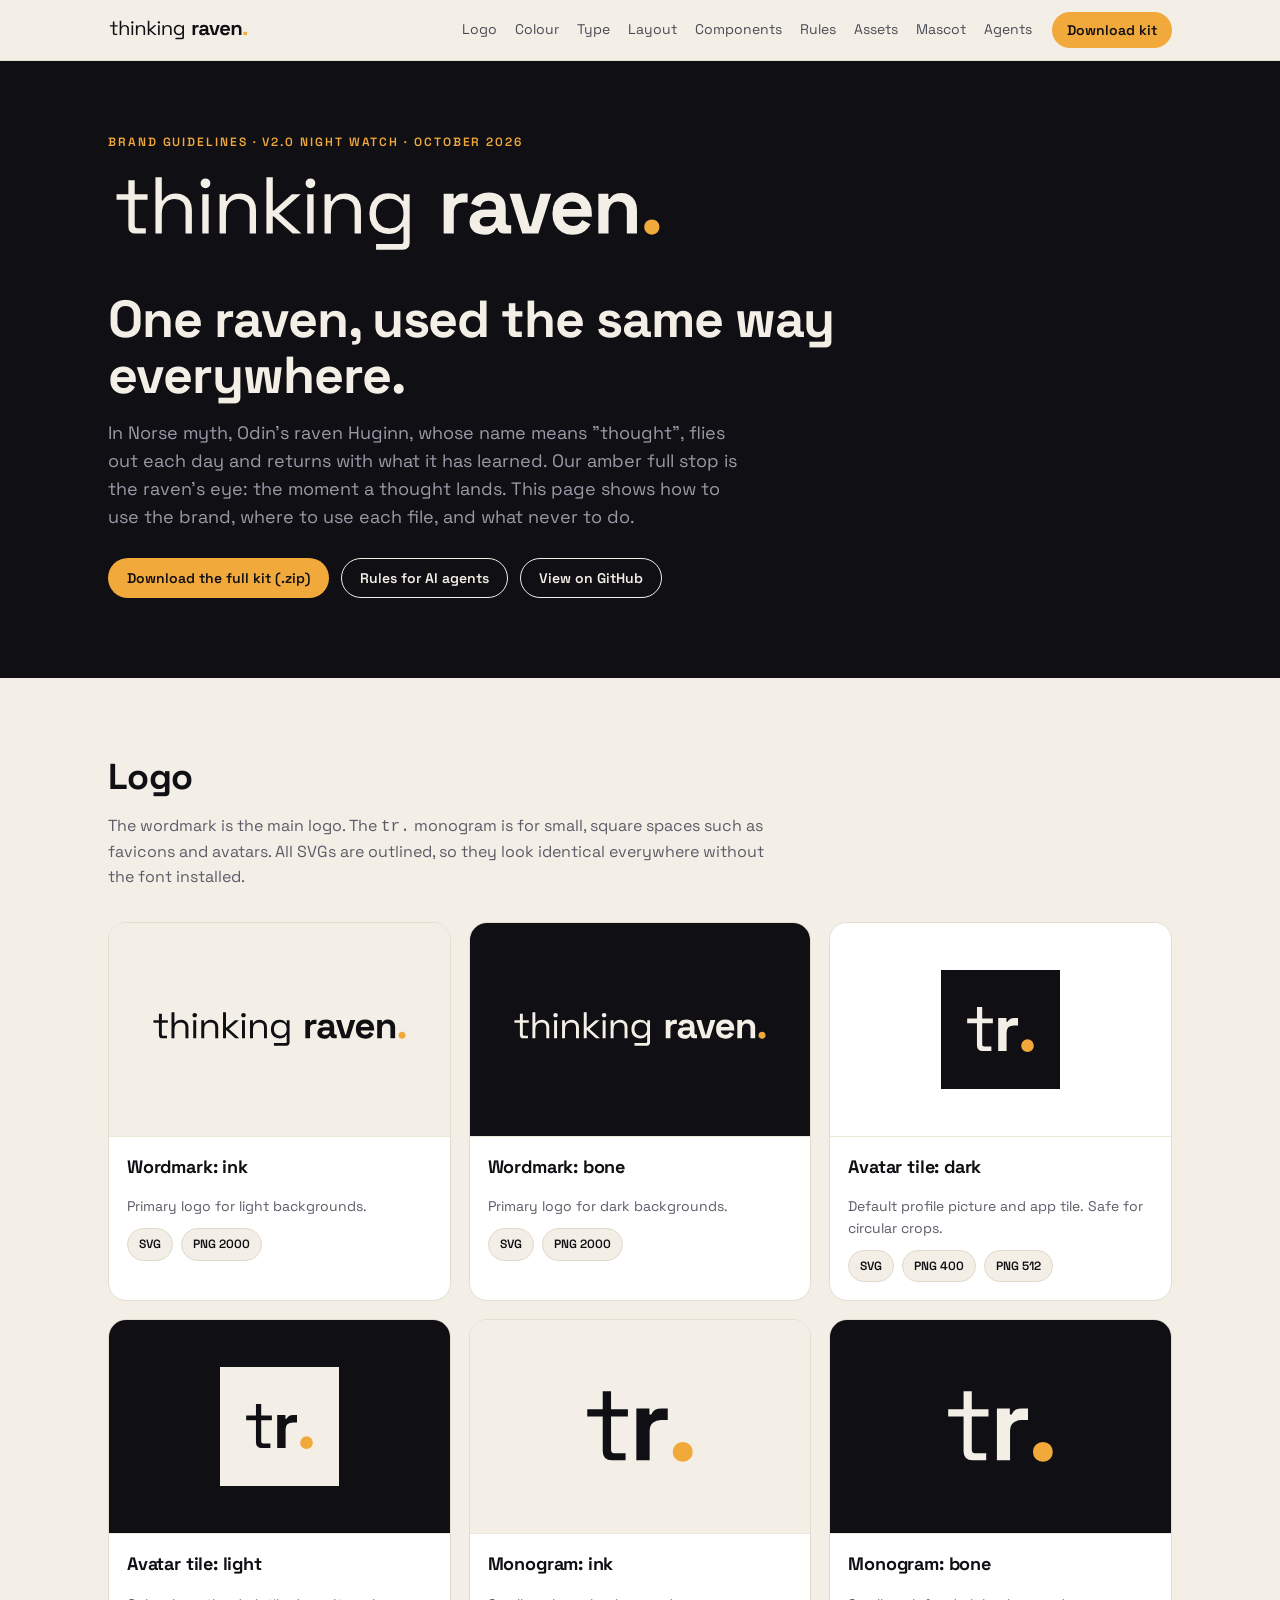
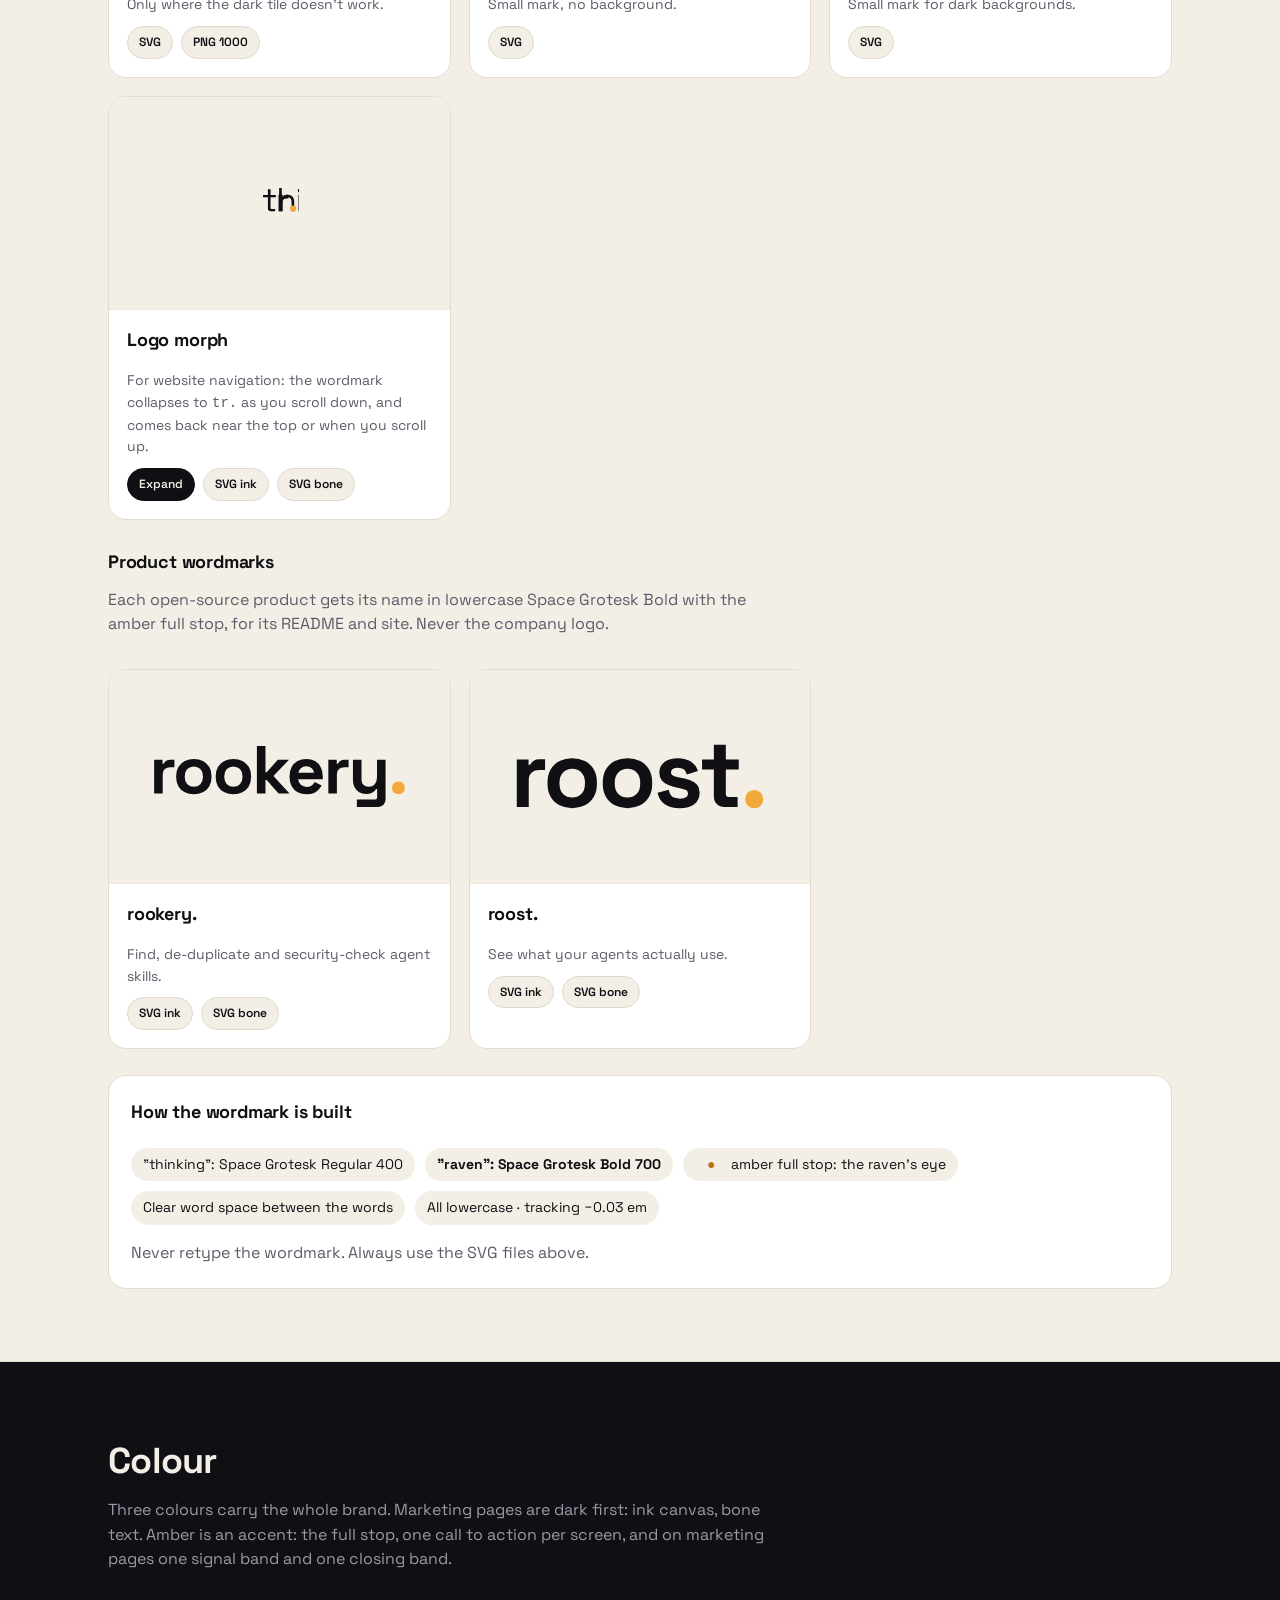
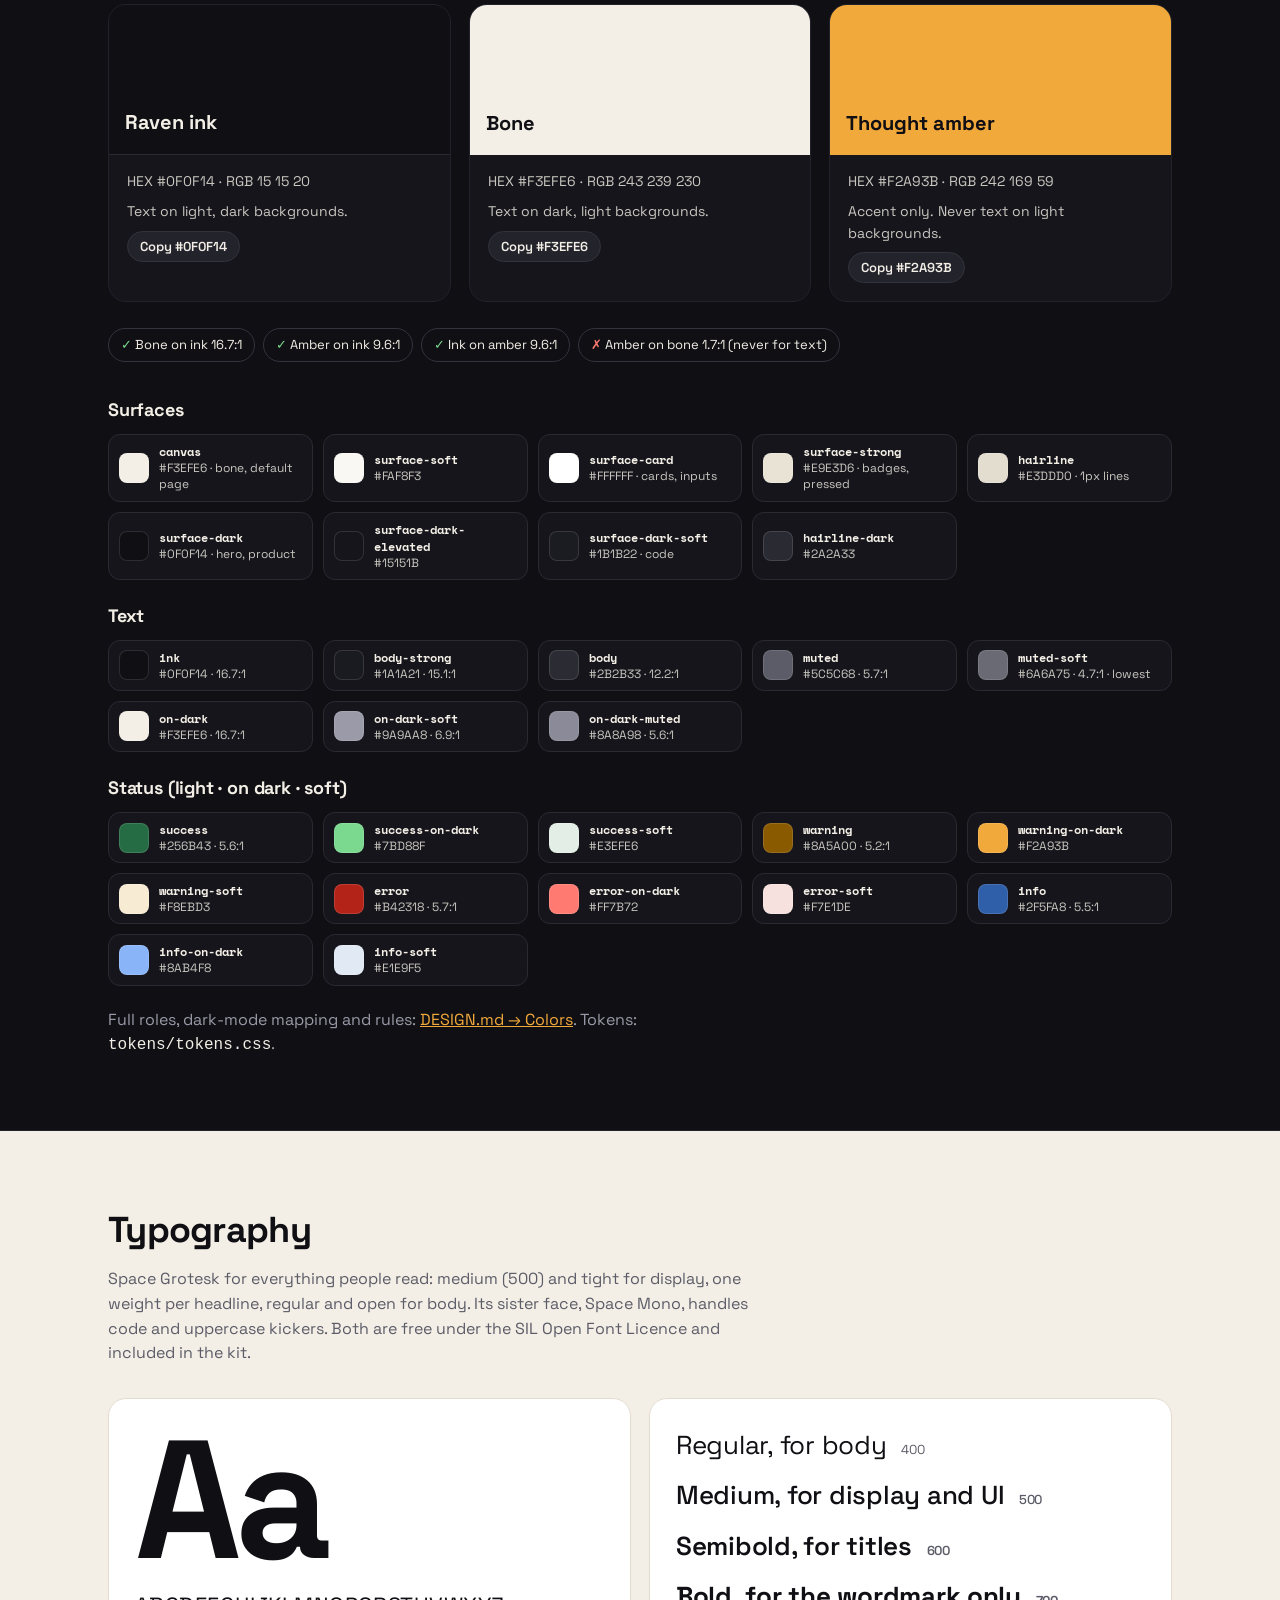
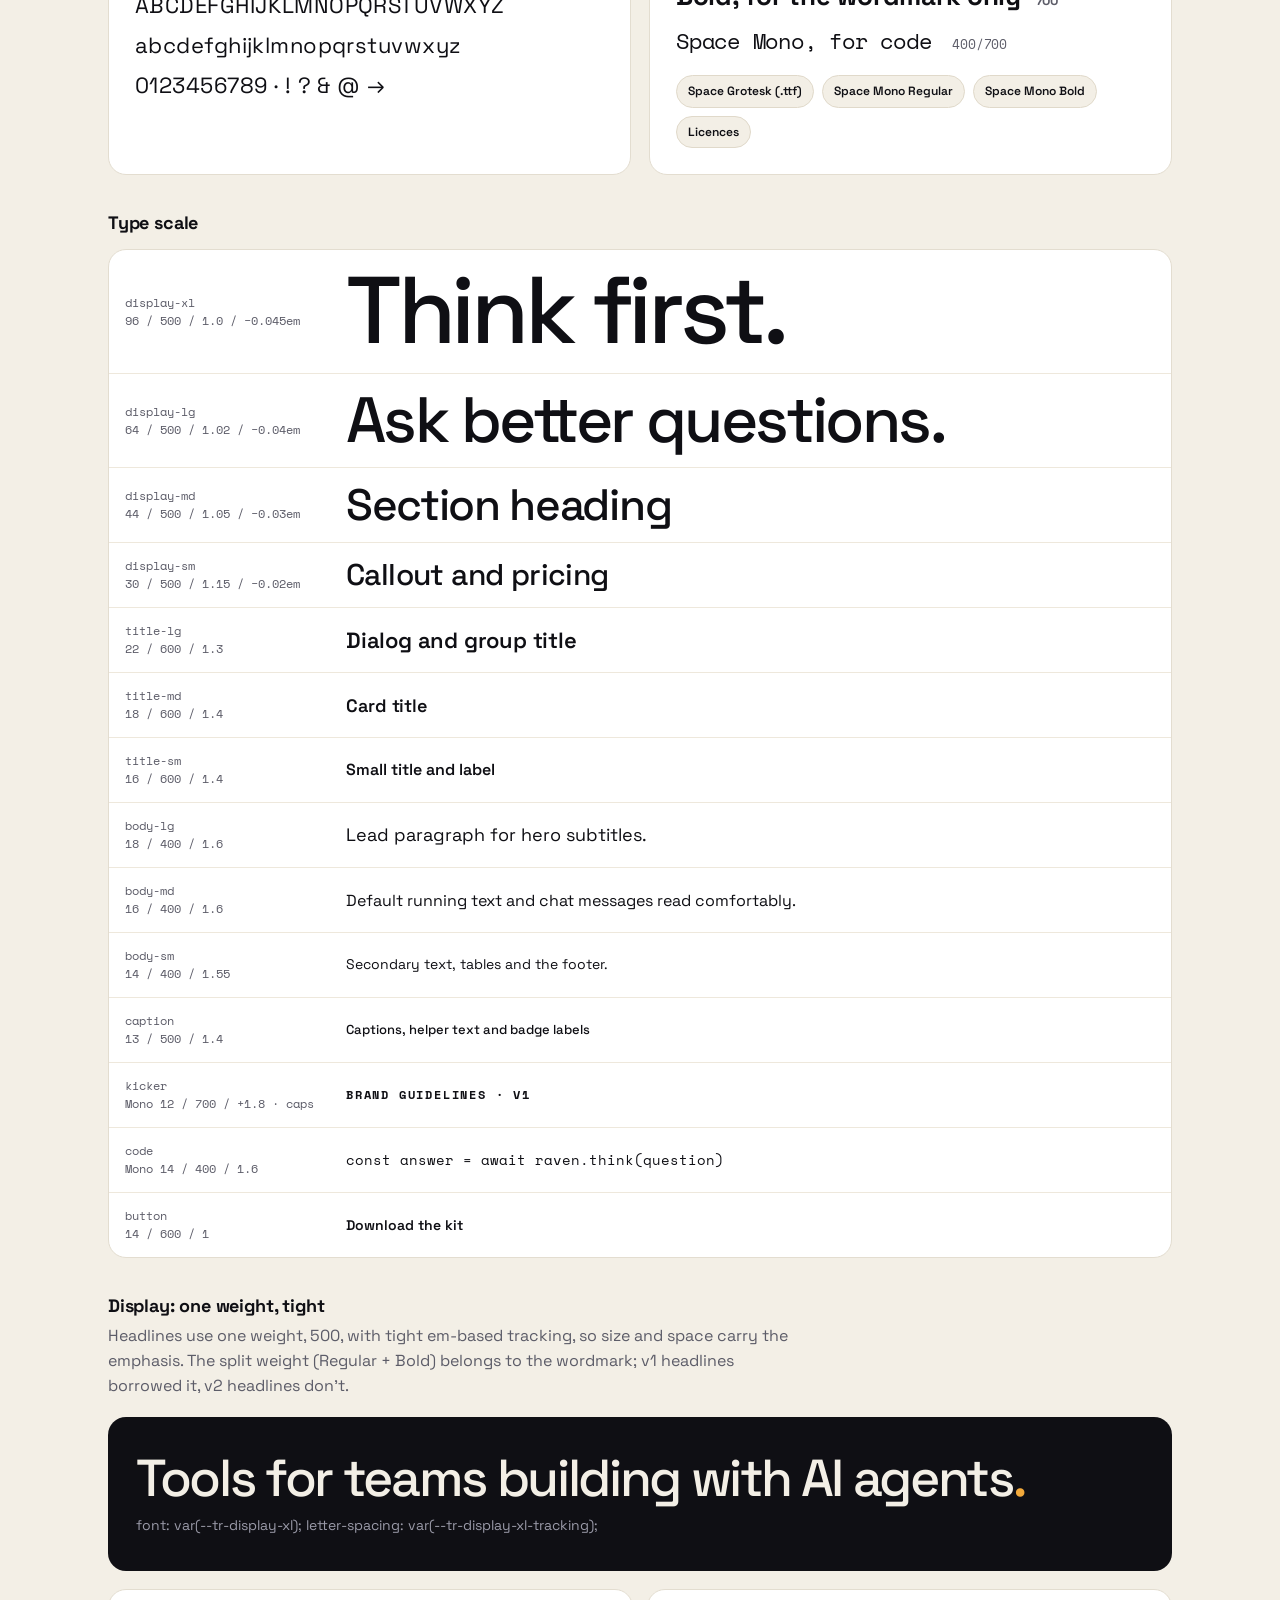
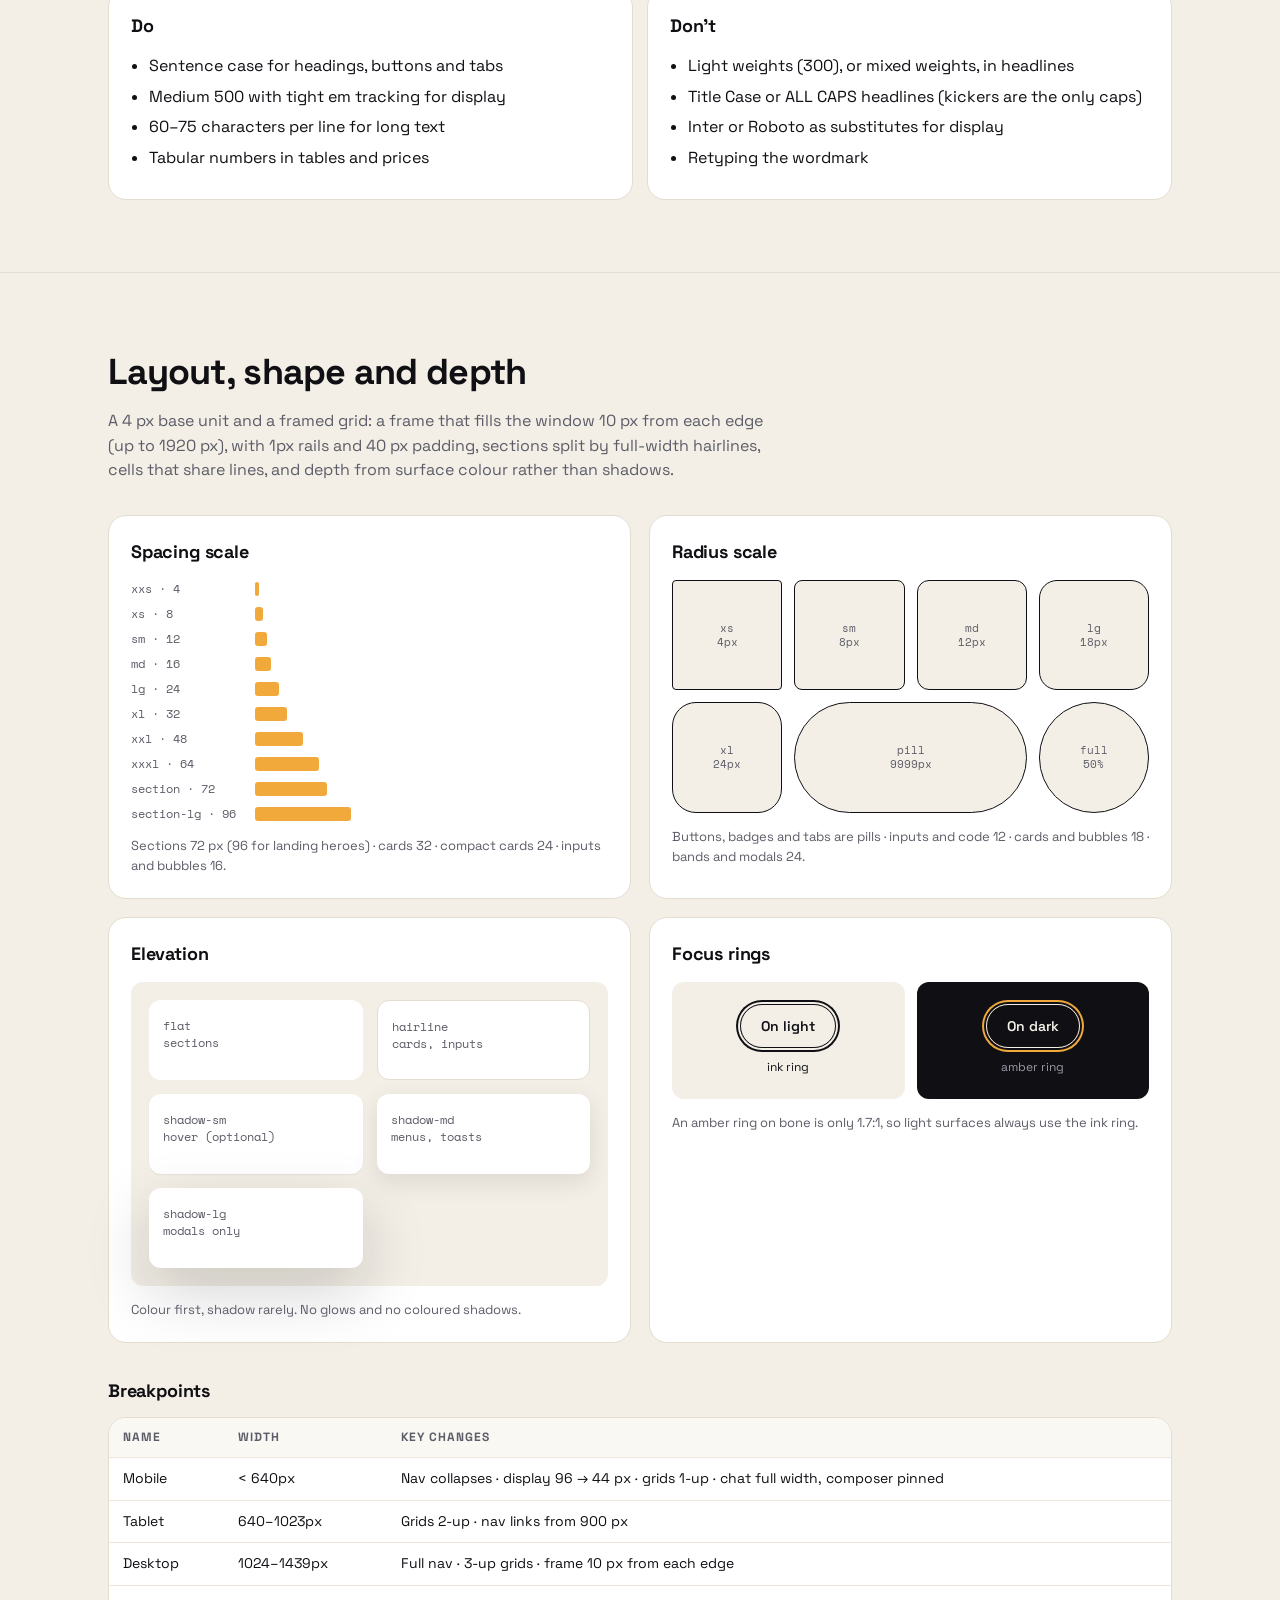
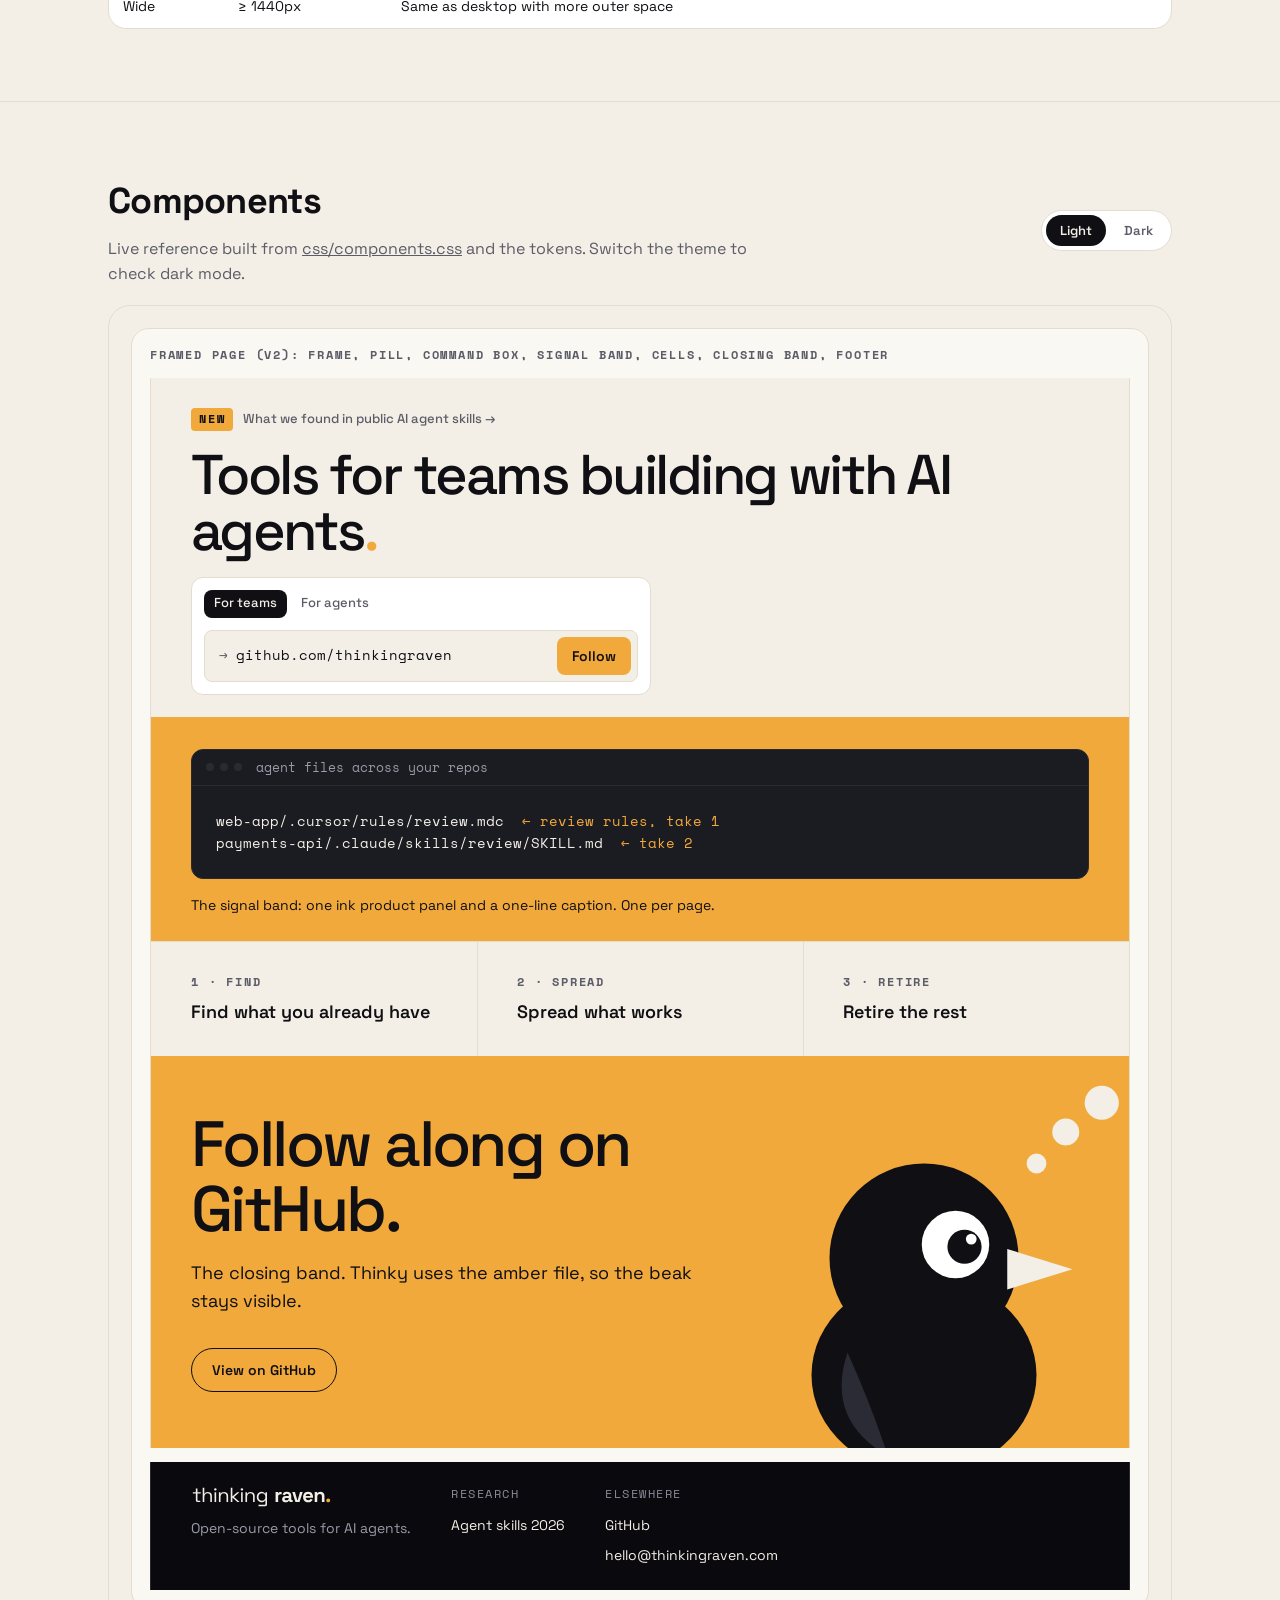
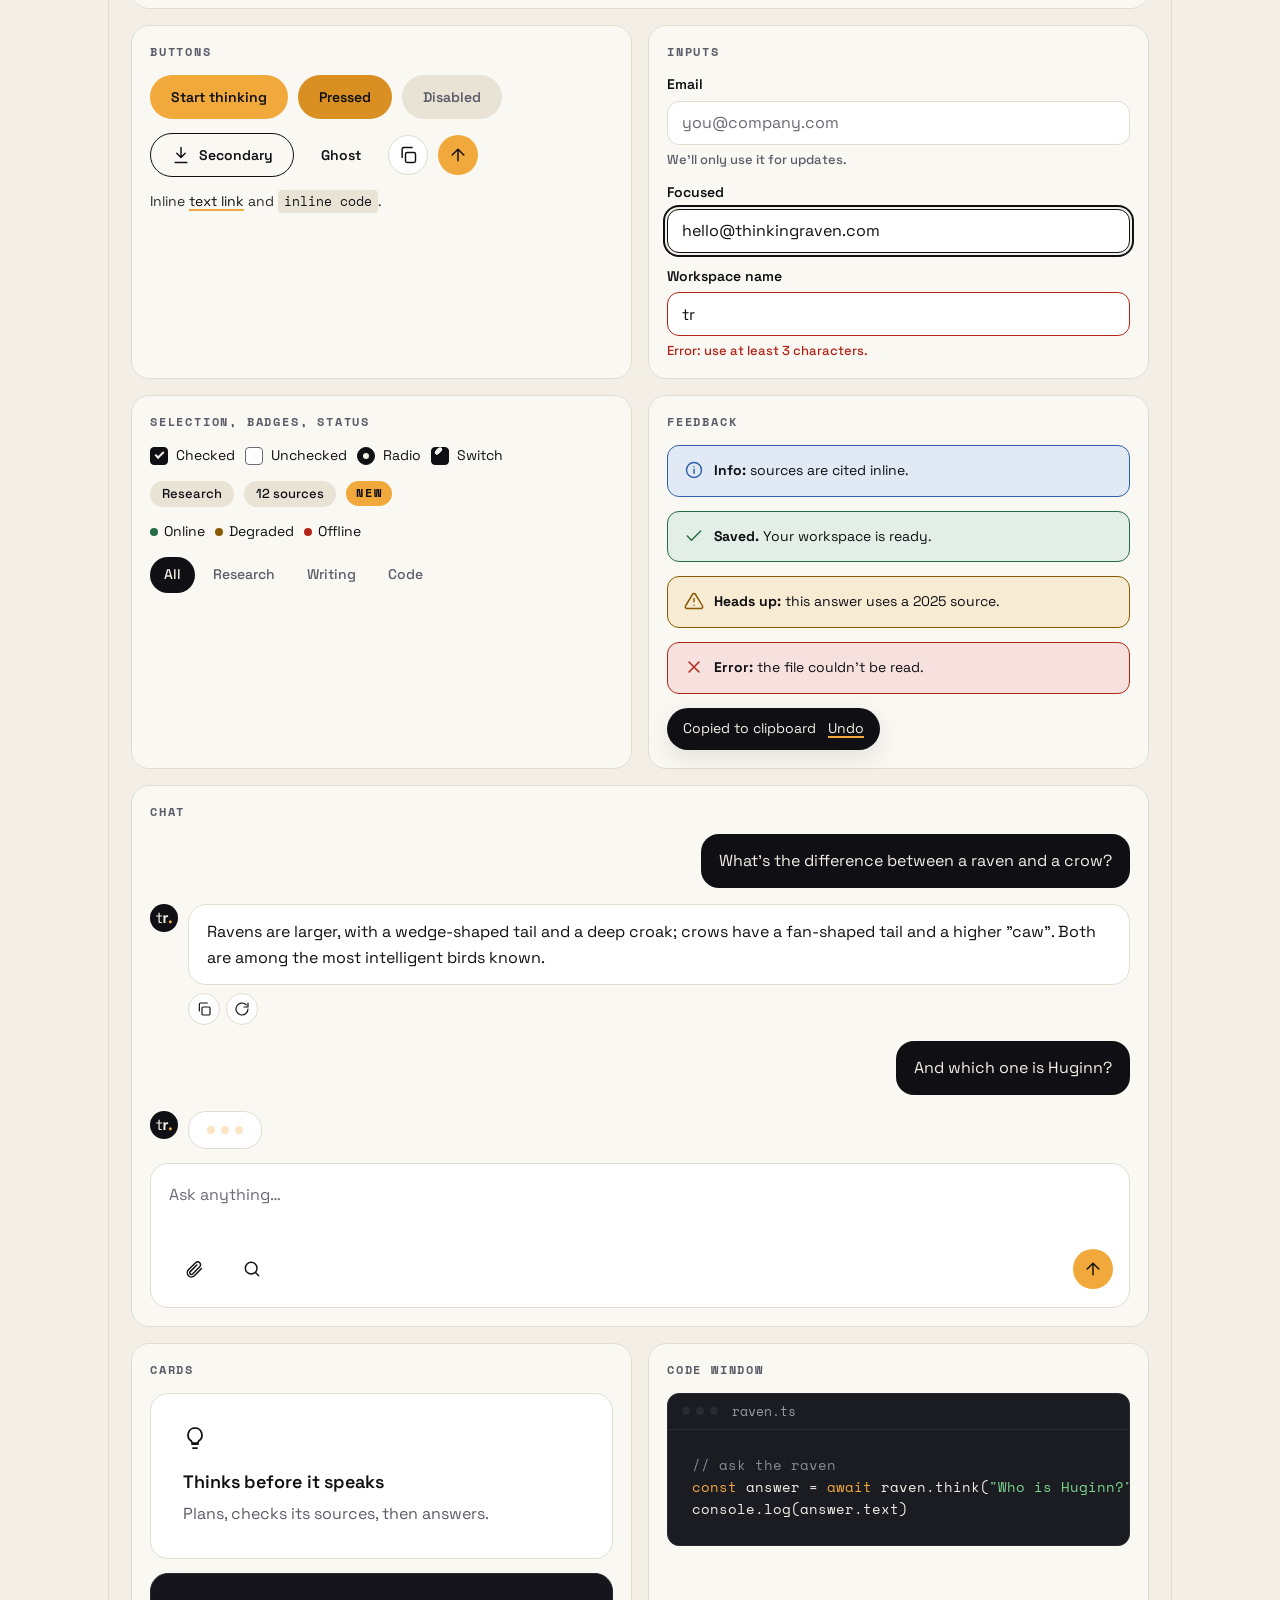
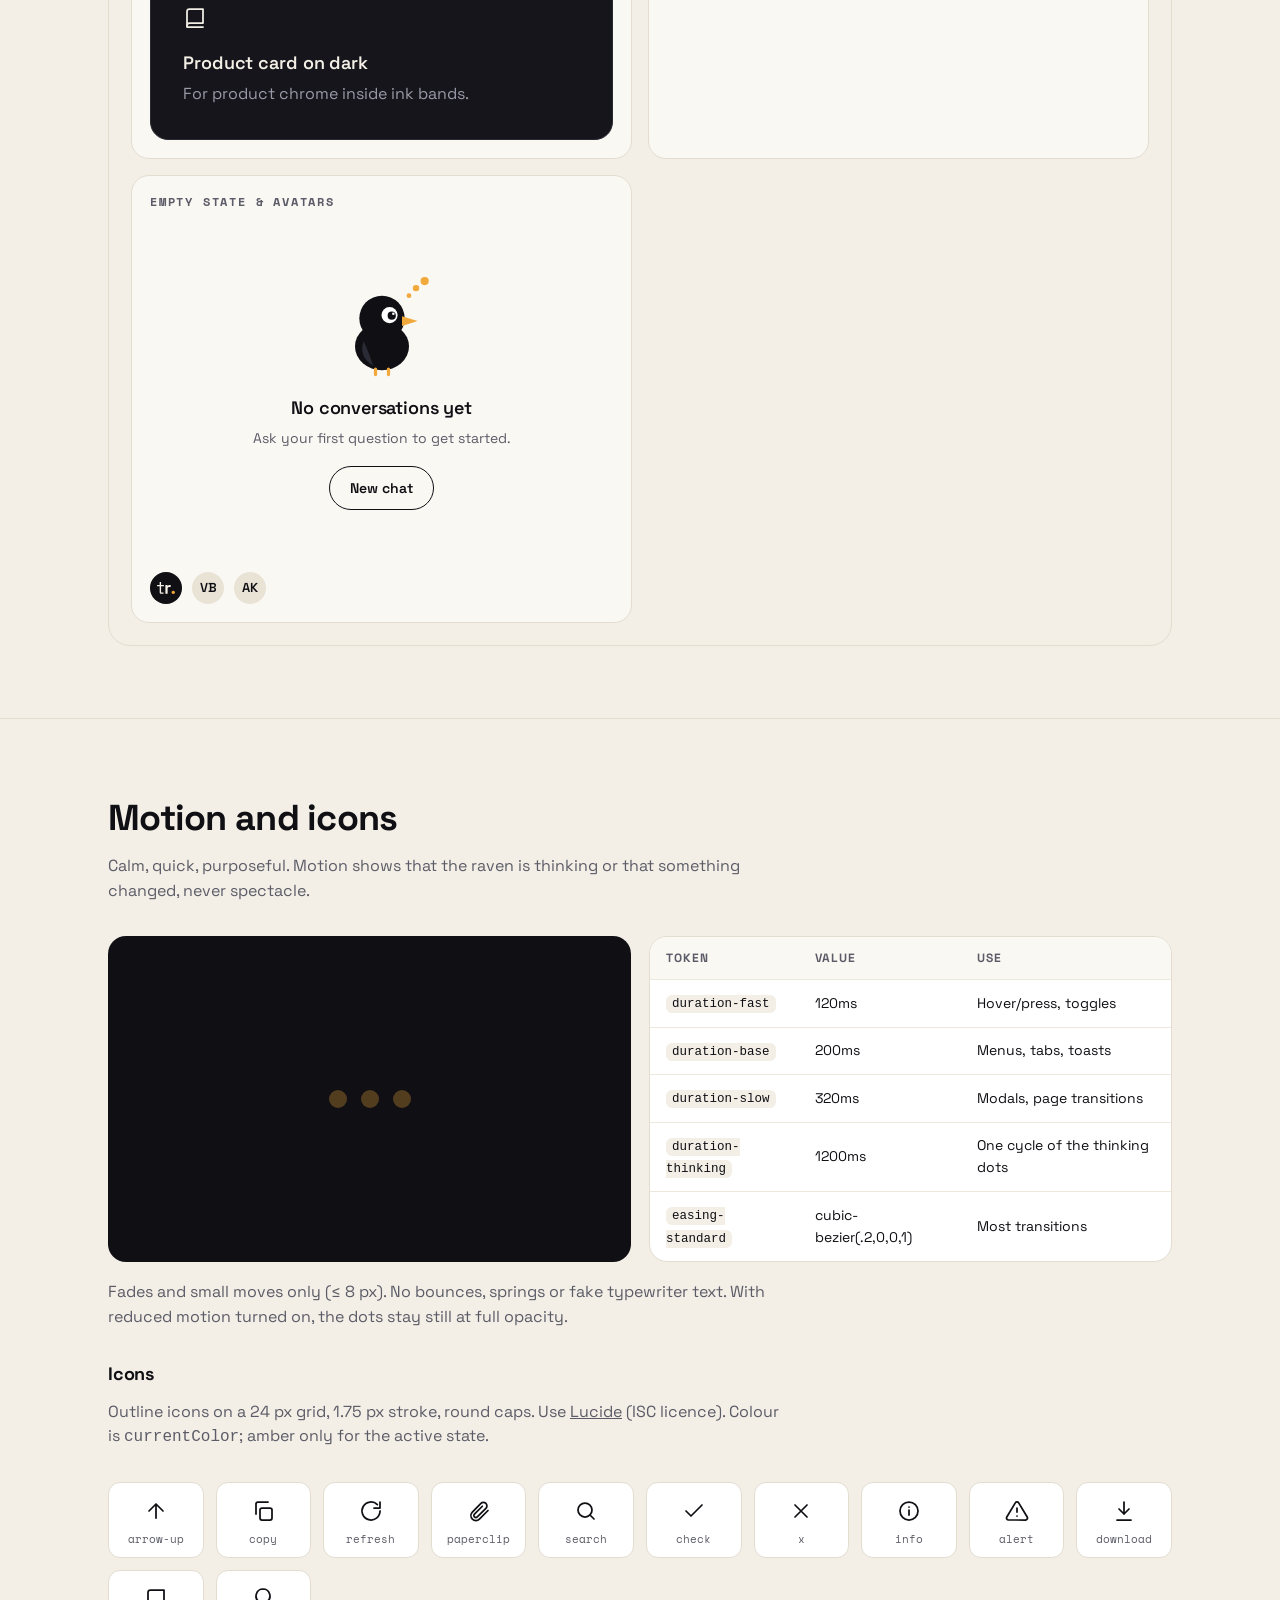
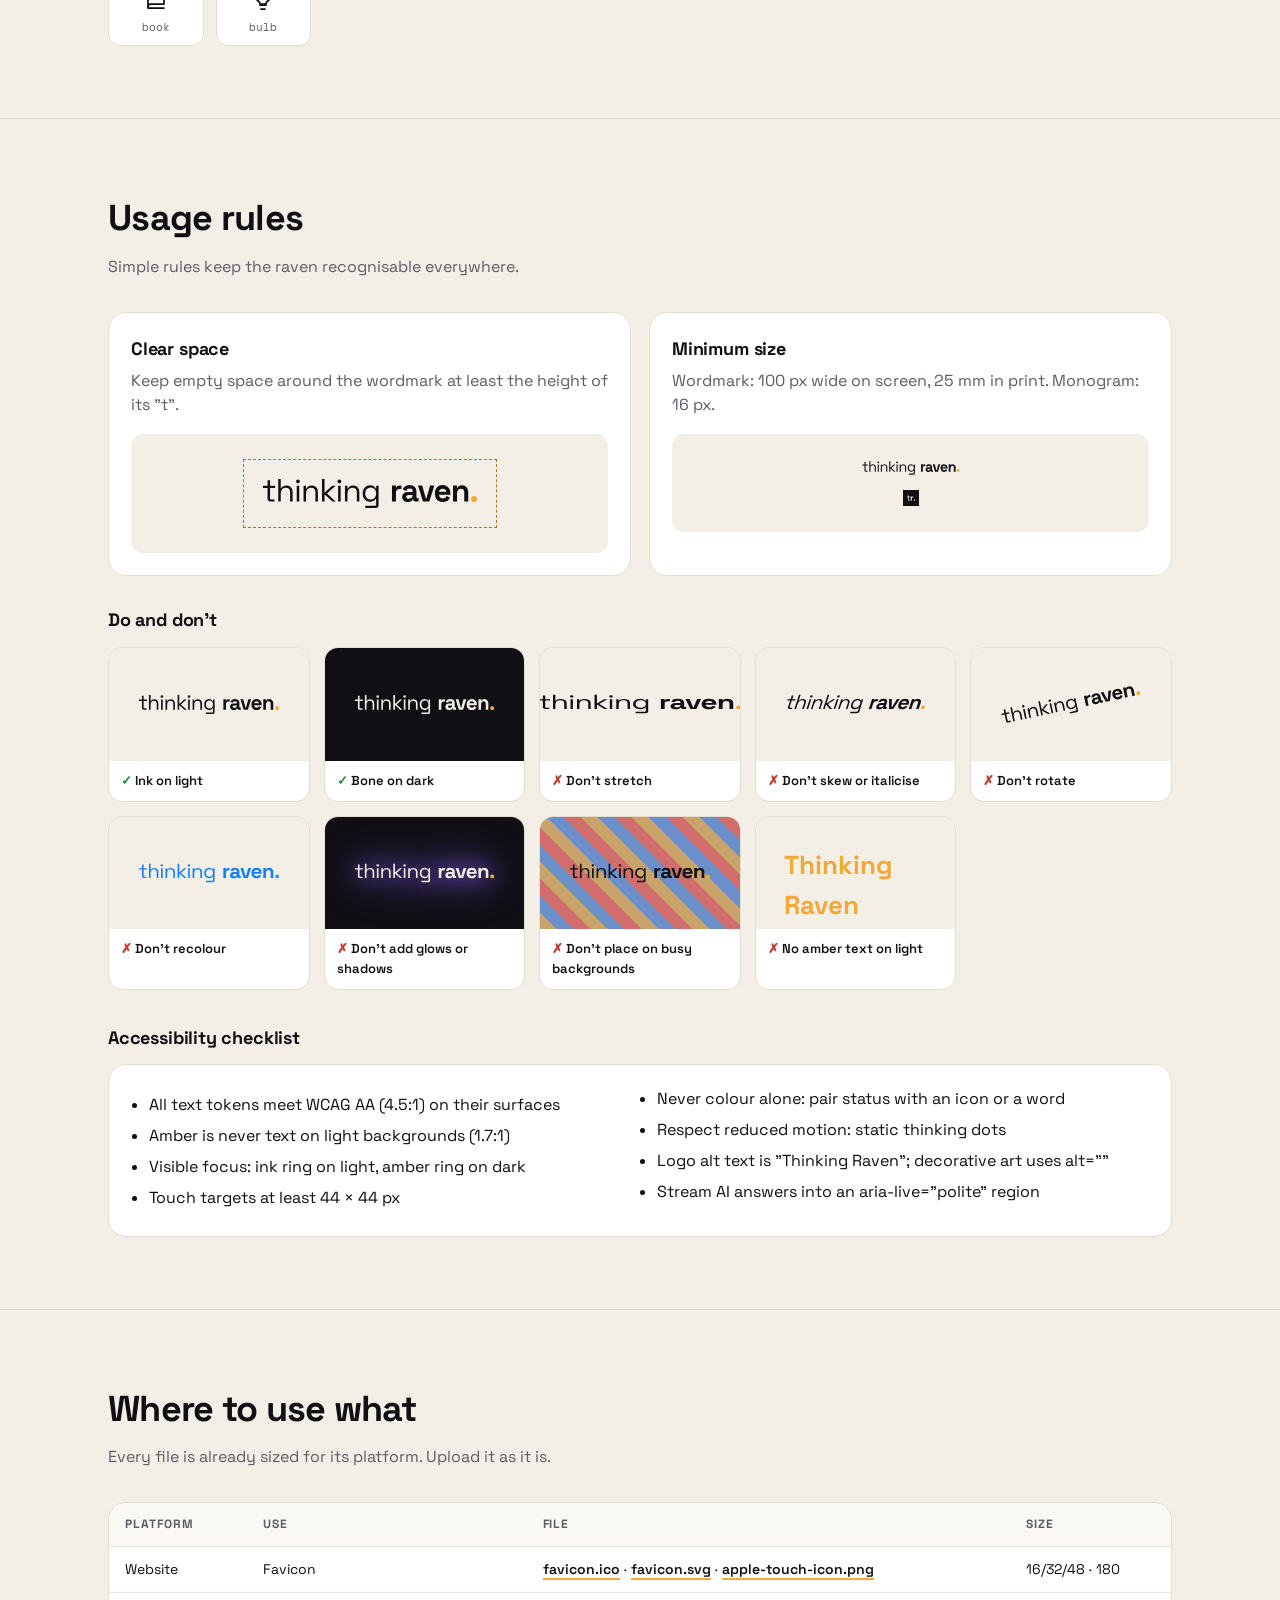
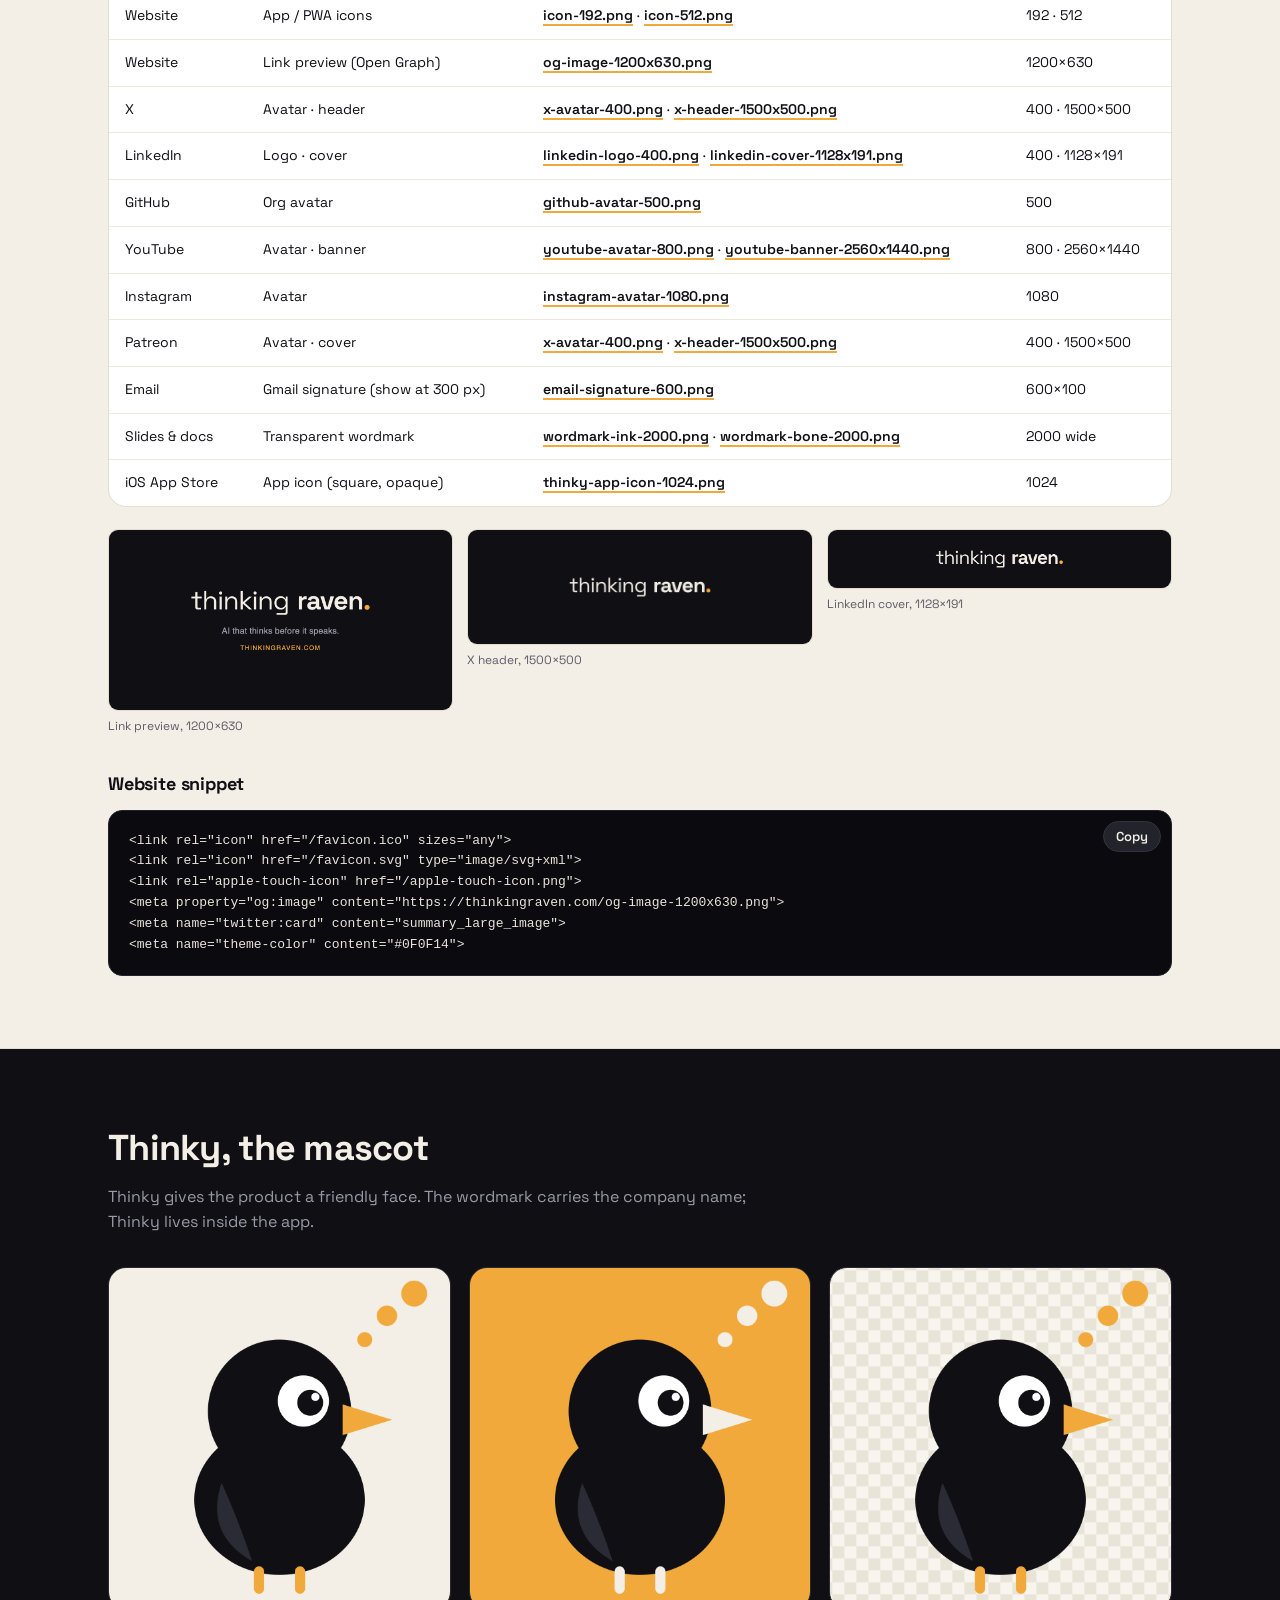
==== commit 012abe39: "Frame fills the window, 10px from each edge The framed grid now uses the width it has: the frame fil" ====
--- a/index.html
+++ b/index.html
@@ -330,7 +330,7 @@
   <section class="block" id="layout">
     <div class="wrap">
       <h2>Layout, shape and depth</h2>
-      <p class="sub">A 4 px base unit and a framed grid: a 1200 px frame with 1px rails and 40 px padding (the 1120 px container), sections split by full-width hairlines, cells that share lines, and depth from surface colour rather than shadows.</p>
+      <p class="sub">A 4 px base unit and a framed grid: a frame that fills the window 10 px from each edge (up to 1920 px), with 1px rails and 40 px padding, sections split by full-width hairlines, cells that share lines, and depth from surface colour rather than shadows.</p>
       <div class="grid" style="grid-template-columns:repeat(auto-fit,minmax(min(100%,460px),1fr))">
         <div class="panel"><h3>Spacing scale</h3><div class="bars"><div class="bar">xxs · 4<i style="width:4px;max-width:100%"></i></div><div class="bar">xs · 8<i style="width:8px;max-width:100%"></i></div><div class="bar">sm · 12<i style="width:12px;max-width:100%"></i></div><div class="bar">md · 16<i style="width:16px;max-width:100%"></i></div><div class="bar">lg · 24<i style="width:24px;max-width:100%"></i></div><div class="bar">xl · 32<i style="width:32px;max-width:100%"></i></div><div class="bar">xxl · 48<i style="width:48px;max-width:100%"></i></div><div class="bar">xxxl · 64<i style="width:64px;max-width:100%"></i></div><div class="bar">section · 72<i style="width:72px;max-width:100%"></i></div><div class="bar">section-lg · 96<i style="width:96px;max-width:100%"></i></div></div><p class="sub" style="margin:14px 0 0;font-size:13px">Sections 72 px (96 for landing heroes) · cards 32 · compact cards 24 · inputs and bubbles 16.</p></div>
         <div class="panel"><h3>Radius scale</h3><div class="radii"><div style="border-radius:4px">xs<br>4px</div><div style="border-radius:8px">sm<br>8px</div><div style="border-radius:12px">md<br>12px</div><div style="border-radius:18px">lg<br>18px</div><div style="border-radius:24px">xl<br>24px</div><div style="border-radius:9999px;grid-column:span 2;aspect-ratio:auto;min-height:64px">pill<br>9999px</div><div style="border-radius:50%">full<br>50%</div></div><p class="sub" style="margin:14px 0 0;font-size:13px">Buttons, badges and tabs are pills · inputs and code 12 · cards and bubbles 18 · bands and modals 24.</p></div>
@@ -341,7 +341,7 @@
       <div class="tablewrap"><table class="bp"><thead><tr><th>Name</th><th>Width</th><th>Key changes</th></tr></thead><tbody>
         <tr><td>Mobile</td><td>&lt; 640px</td><td>Nav collapses · display 96 → 44 px · grids 1-up · chat full width, composer pinned</td></tr>
         <tr><td>Tablet</td><td>640–1023px</td><td>Grids 2-up · nav links from 900 px</td></tr>
-        <tr><td>Desktop</td><td>1024–1439px</td><td>Full nav · 3-up grids · 1200 px frame (1120 px content)</td></tr>
+        <tr><td>Desktop</td><td>1024–1439px</td><td>Full nav · 3-up grids · frame 10 px from each edge</td></tr>
         <tr><td>Wide</td><td>≥ 1440px</td><td>Same as desktop with more outer space</td></tr>
       </tbody></table></div>
     </div>
@@ -356,7 +356,7 @@
       <div id="gallery">
         <div class="g-grid">
           <div class="g wide"><h4>Framed page (v2): frame, pill, command box, signal band, cells, closing band, footer</h4>
-            <div class="tr-frame" style="--tr-frame:100%;background:var(--tr-canvas)">
+            <div class="tr-frame" style="--tr-frame:100%;--tr-frame-margin:0px;background:var(--tr-canvas)">
               <div class="tr-frame-pad" style="padding-block:28px 22px">
                 <a class="tr-pill" href="#components"><span class="tr-badge tr-badge--amber">New</span>What we found in public AI agent skills →</a>
                 <p style="margin:16px 0 18px;font:var(--tr-display-xl);letter-spacing:var(--tr-display-xl-tracking);font-size:clamp(32px,5vw,56px);color:var(--tr-ink)">Tools for teams building with AI agents<span class="tr-dot">.</span></p>
@@ -371,7 +371,7 @@
               </div>
               <div class="tr-amber tr-cta-amber" style="padding-block:56px"><h2>Follow along on GitHub.</h2><p>The closing band. Thinky uses the amber file, so the beak stays visible.</p><span class="tr-btn tr-btn--secondary">View on GitHub</span><img class="tr-cta-amber__art" src="logos/final/thinky-mascot-amber.svg" alt=""></div>
             </div>
-            <div class="tr-sitemap"><div class="tr-frame tr-frame-pad" style="--tr-frame:100%;padding-block:24px;display:flex;gap:40px;flex-wrap:wrap"><div><img src="logos/final/thinkingraven-wordmark-bone.svg" alt="Thinking Raven" width="141" height="22"><p style="margin:10px 0 0">Open-source tools for AI agents.</p></div><div><h2>Research</h2><ul><li><a href="#components">Agent skills 2026</a></li></ul></div><div><h2>Elsewhere</h2><ul><li><a href="#components">GitHub</a></li><li><a href="#components">hello@thinkingraven.com</a></li></ul></div></div></div>
+            <div class="tr-sitemap"><div class="tr-frame tr-frame-pad" style="--tr-frame:100%;--tr-frame-margin:0px;padding-block:24px;display:flex;gap:40px;flex-wrap:wrap"><div><img src="logos/final/thinkingraven-wordmark-bone.svg" alt="Thinking Raven" width="141" height="22"><p style="margin:10px 0 0">Open-source tools for AI agents.</p></div><div><h2>Research</h2><ul><li><a href="#components">Agent skills 2026</a></li></ul></div><div><h2>Elsewhere</h2><ul><li><a href="#components">GitHub</a></li><li><a href="#components">hello@thinkingraven.com</a></li></ul></div></div></div>
           </div>
           <div class="g"><h4>Buttons</h4>
             <div class="row-w"><button class="tr-btn tr-btn--primary" type="button">Start thinking</button><span class="tr-btn tr-btn--primary" style="background:var(--tr-primary-active)">Pressed</span><button class="tr-btn tr-btn--primary" type="button" disabled>Disabled</button></div>
--- a/tokens/tokens.css
+++ b/tokens/tokens.css
@@ -80,7 +80,7 @@
   --tr-space-xxs: 4px; --tr-space-xs: 8px; --tr-space-sm: 12px; --tr-space-md: 16px; --tr-space-lg: 24px;
   --tr-space-xl: 32px; --tr-space-xxl: 48px; --tr-space-xxxl: 64px; --tr-space-section: 72px; --tr-space-section-lg: 96px;
   --tr-container: 1120px; --tr-gutter: 16px; --tr-gutter-lg: 28px;
-  --tr-frame: 1200px; --tr-frame-padding: 40px;   /* framed grid: rails + padding = the 1120px container */
+  --tr-frame: 1920px; --tr-frame-margin: 10px; --tr-frame-padding: 40px;   /* framed grid: fills the window 10px from each edge (0 on phones), up to 1920px */
 
   /* Elevation & focus */
   --tr-shadow-sm: 0 1px 2px rgba(15,15,20,0.06);
--- a/css/components.css
+++ b/css/components.css
@@ -167,8 +167,10 @@
 @media (prefers-reduced-motion: reduce) { .tr-logo-morph, .tr-logo-morph path { transition: none; } }
 
 /* ---------- Framed grid (marketing pages; DESIGN.md → Layout → Framed grid) ---------- */
-/* The 1200px column with a rail on each side. Use it inside full-width sections, the header and the footer. */
-.tr-frame { box-sizing: border-box; width: 100%; max-width: var(--tr-frame); margin-inline: auto; border-inline: 1px solid var(--tr-hairline); }
+/* The frame: fills the window 10px from each edge (edge to edge on phones), up to 1920px, with a rail on each side.
+   Use it inside full-width sections, the header and the footer. */
+.tr-frame { box-sizing: border-box; width: calc(100% - 2 * var(--tr-frame-margin)); max-width: var(--tr-frame); margin-inline: auto; border-inline: 1px solid var(--tr-hairline); }
+@media (max-width: 639px) { .tr-frame { width: 100%; } }
 .tr-frame-pad { padding-inline: clamp(var(--tr-gutter), 4vw, var(--tr-frame-padding)); }
 .tr-rule { border-top: 1px solid var(--tr-hairline); }
 /* Cells that share one hairline: each cell draws its right and bottom edge and the grid clips the outer ones,
@@ -192,6 +194,7 @@
 .tr-command__prompt { color: var(--tr-muted); margin-right: 8px; } /* amber only on dark */
 :root[data-theme="dark"] .tr-command__prompt, .tr-theme-dark .tr-command__prompt { color: var(--tr-primary); }
 .tr-command .tr-btn { height: 38px; padding: 0 14px; border-radius: var(--tr-radius-sm); }
+@media (max-width: 479px) { .tr-command__line { flex-wrap: wrap; padding: 10px; } .tr-command__line .tr-btn { width: 100%; } }
 
 /* ---------- Amber bands: the signal band and the closing band (one of each per page) ----------
    .tr-amber pins everything inside to ink in both themes: text, outline buttons, kickers and focus rings. */
@@ -212,7 +215,7 @@
 .tr-cta-amber h2 { position: relative; z-index: 1; max-width: 12ch; margin: 0; font: var(--tr-display-lg); letter-spacing: var(--tr-display-lg-tracking); font-size: clamp(40px, 5.4vw, 64px); }
 .tr-cta-amber p { position: relative; z-index: 1; max-width: 42ch; margin: var(--tr-space-md) 0 var(--tr-space-xl); font: var(--tr-body-lg); }
 .tr-cta-amber__art { position: absolute; right: -2%; bottom: -18%; width: min(46%, 460px); height: auto; pointer-events: none; }
-@media (max-width: 639px) { .tr-cta-amber__art { width: 64%; right: -14%; bottom: -10%; opacity: .5; } }
+@media (max-width: 639px) { .tr-cta-amber { padding-bottom: 46vw; } .tr-cta-amber__art { width: 52%; right: -4%; bottom: -10%; } }
 
 /* Thinky on ink sits on a bone disc (the black body disappears into ink). On amber, use thinky-mascot-amber.svg instead. */
 .tr-mascot-disc { display: grid; place-items: center; aspect-ratio: 1; border-radius: 50%; background: var(--tr-on-dark); }
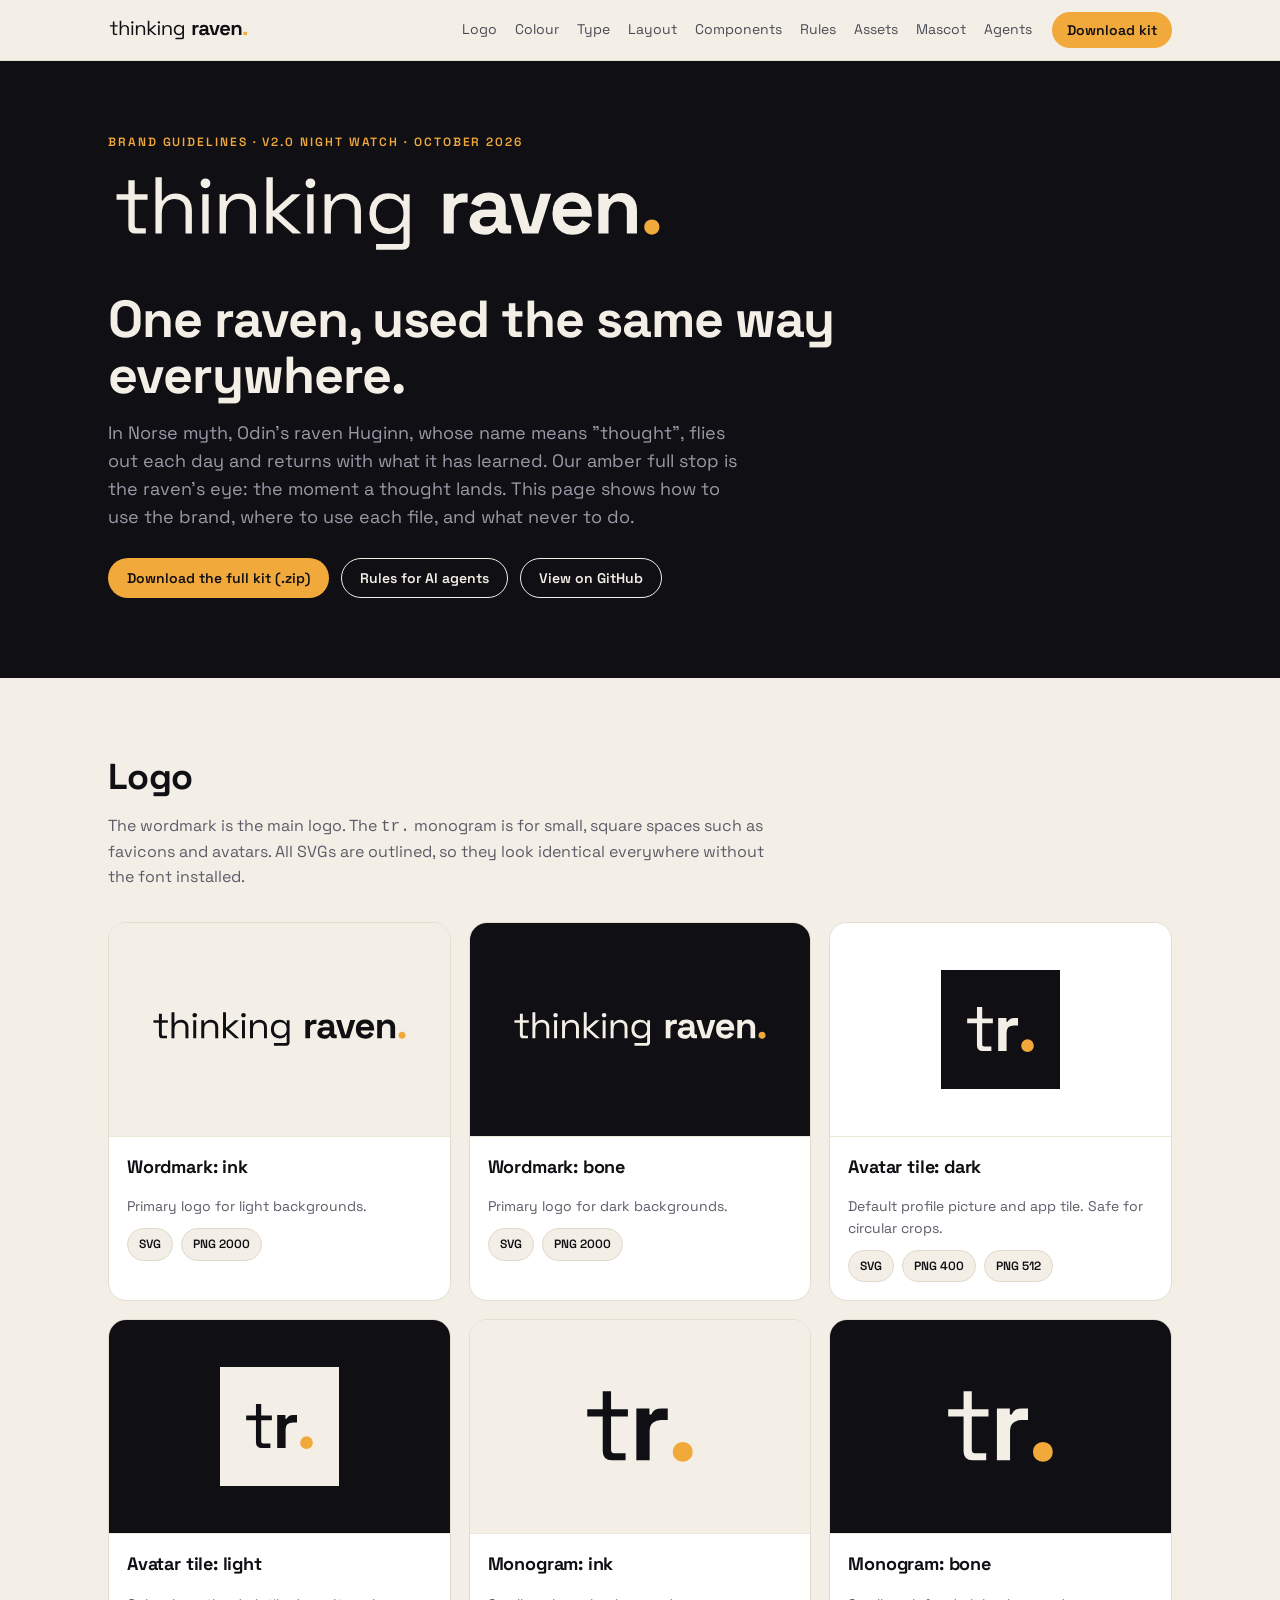
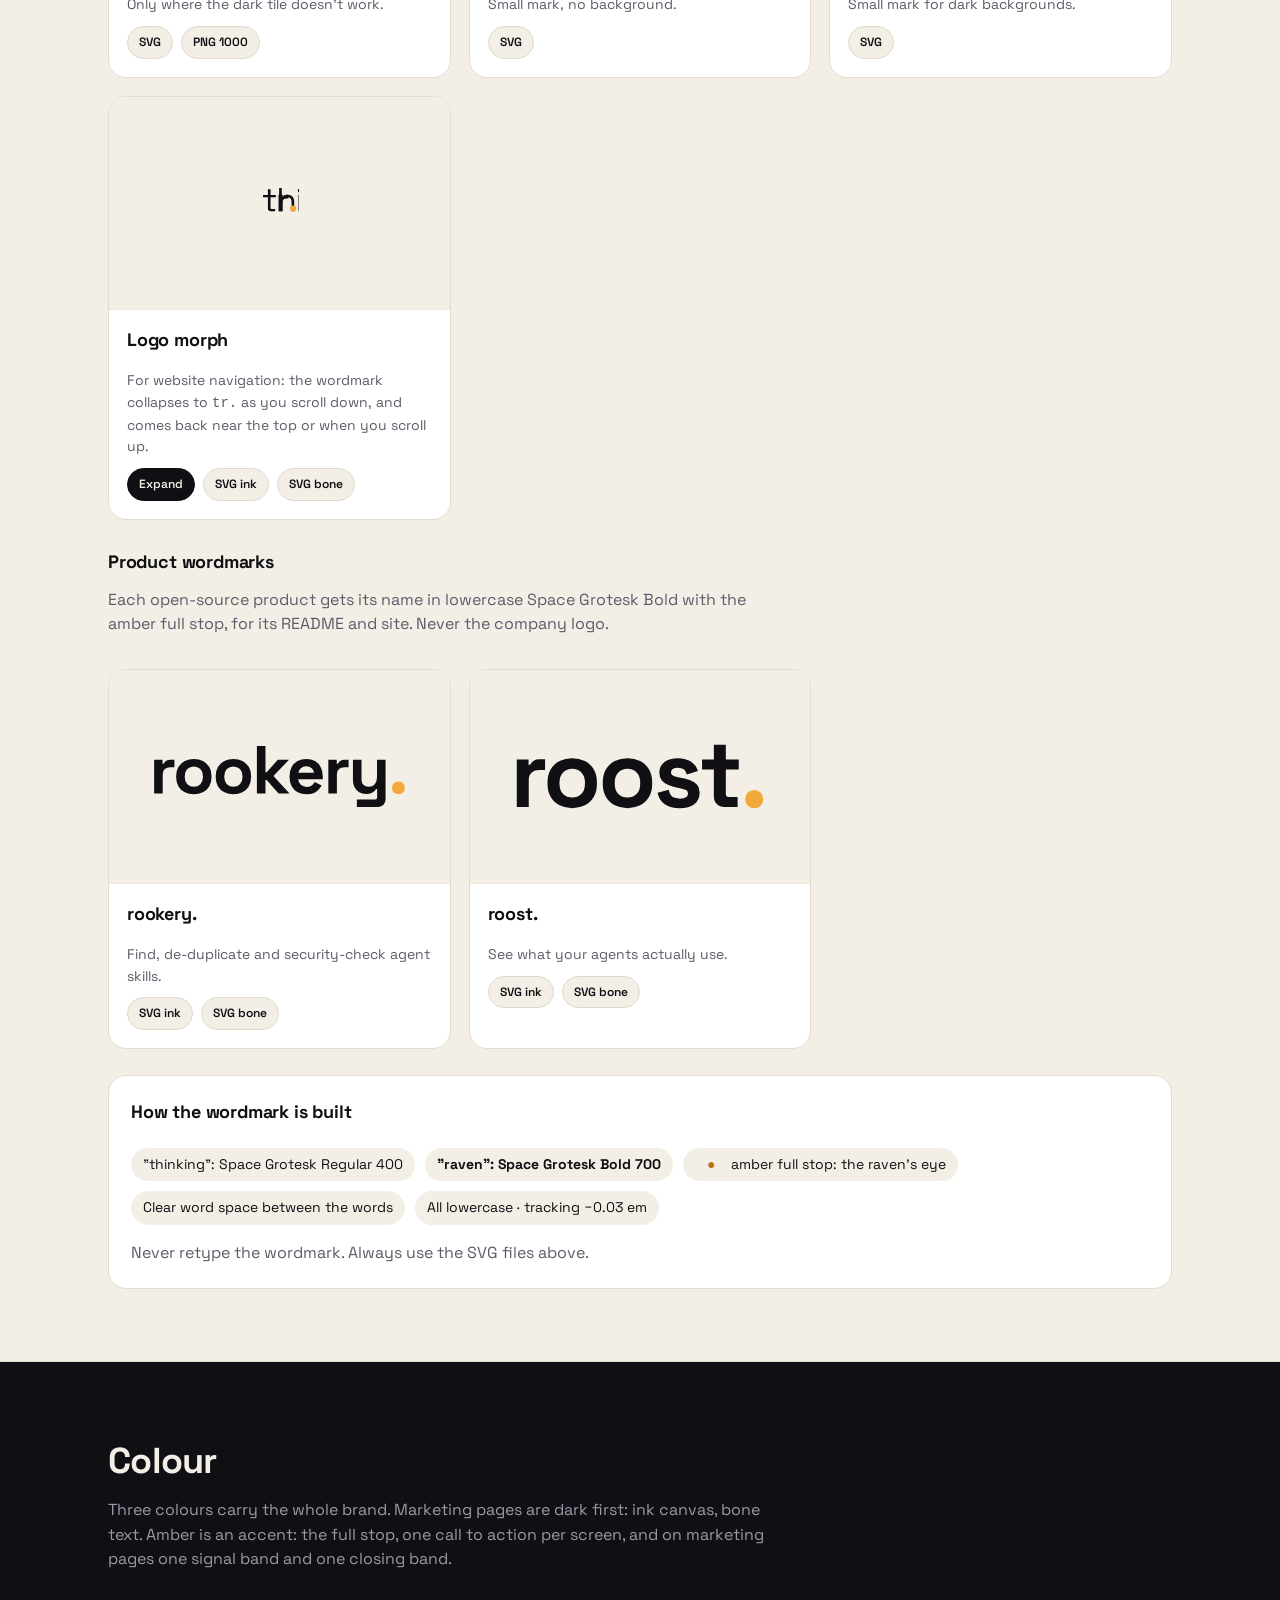
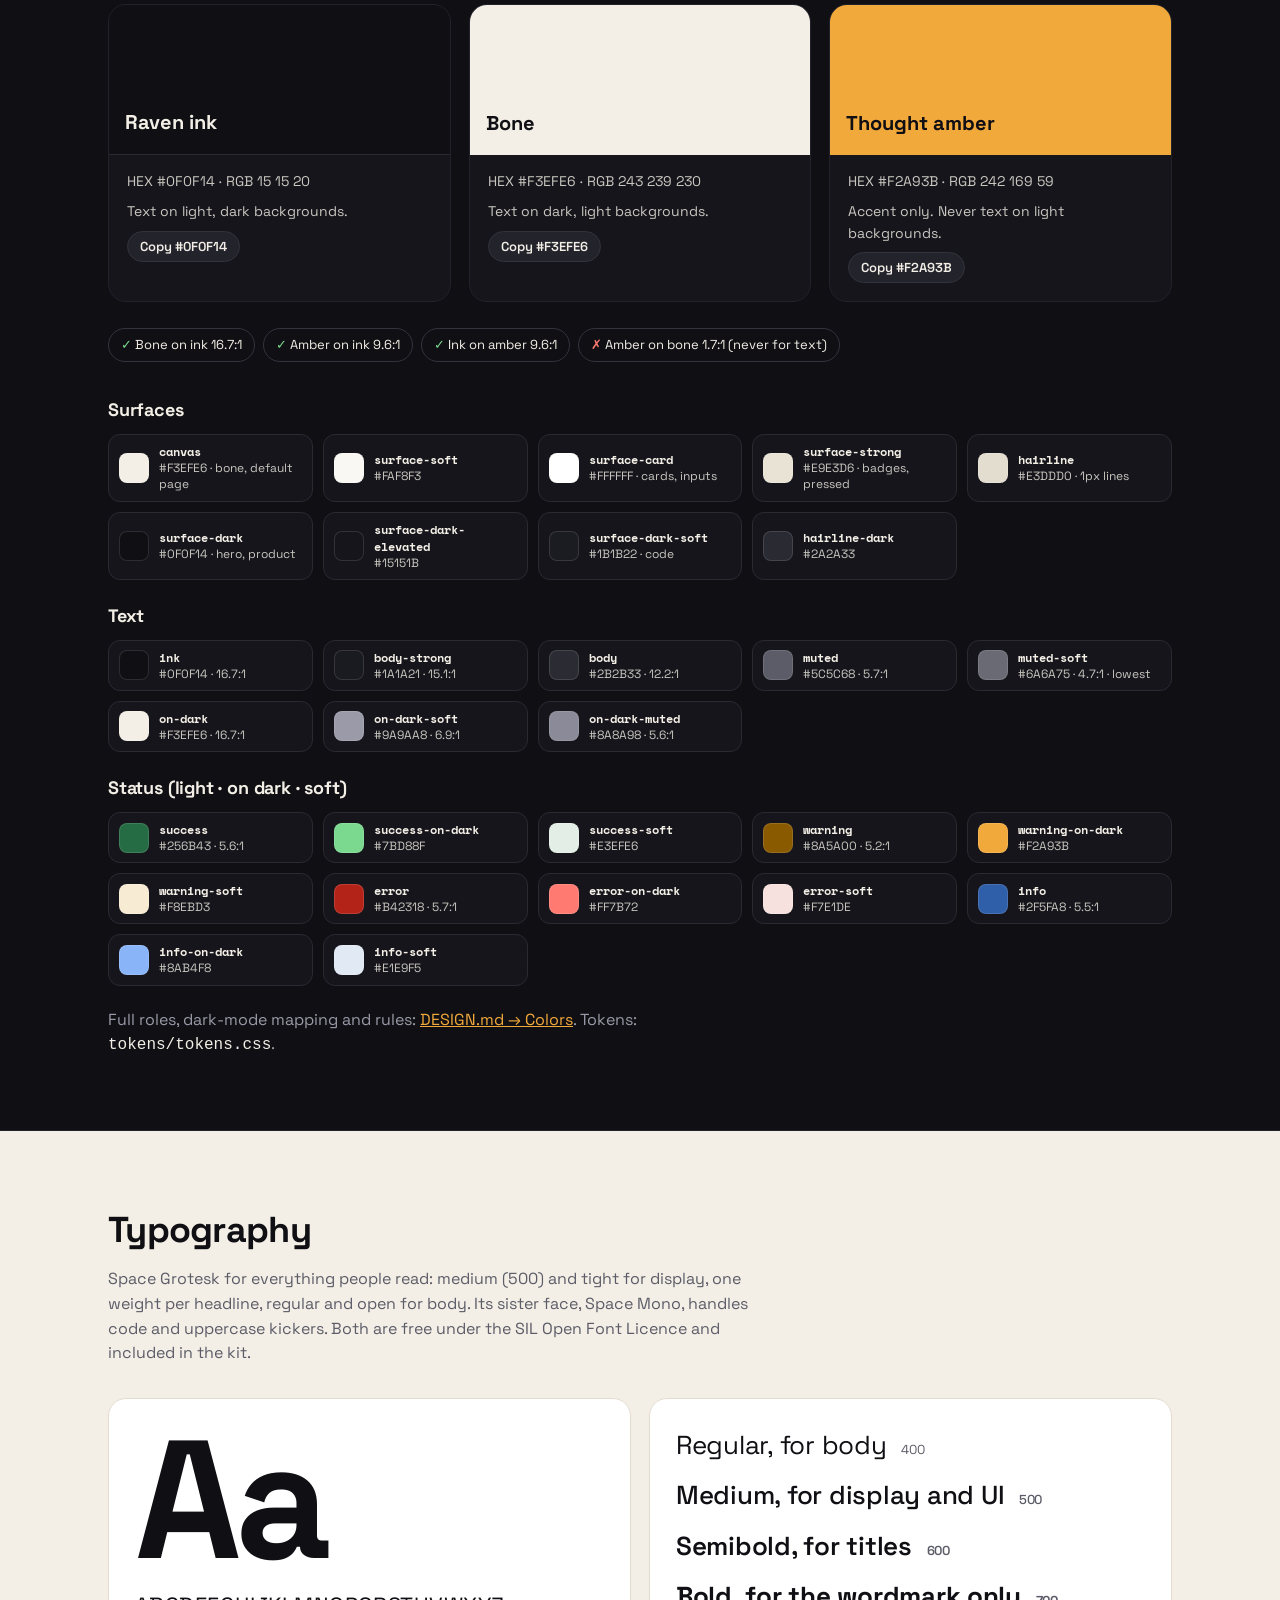
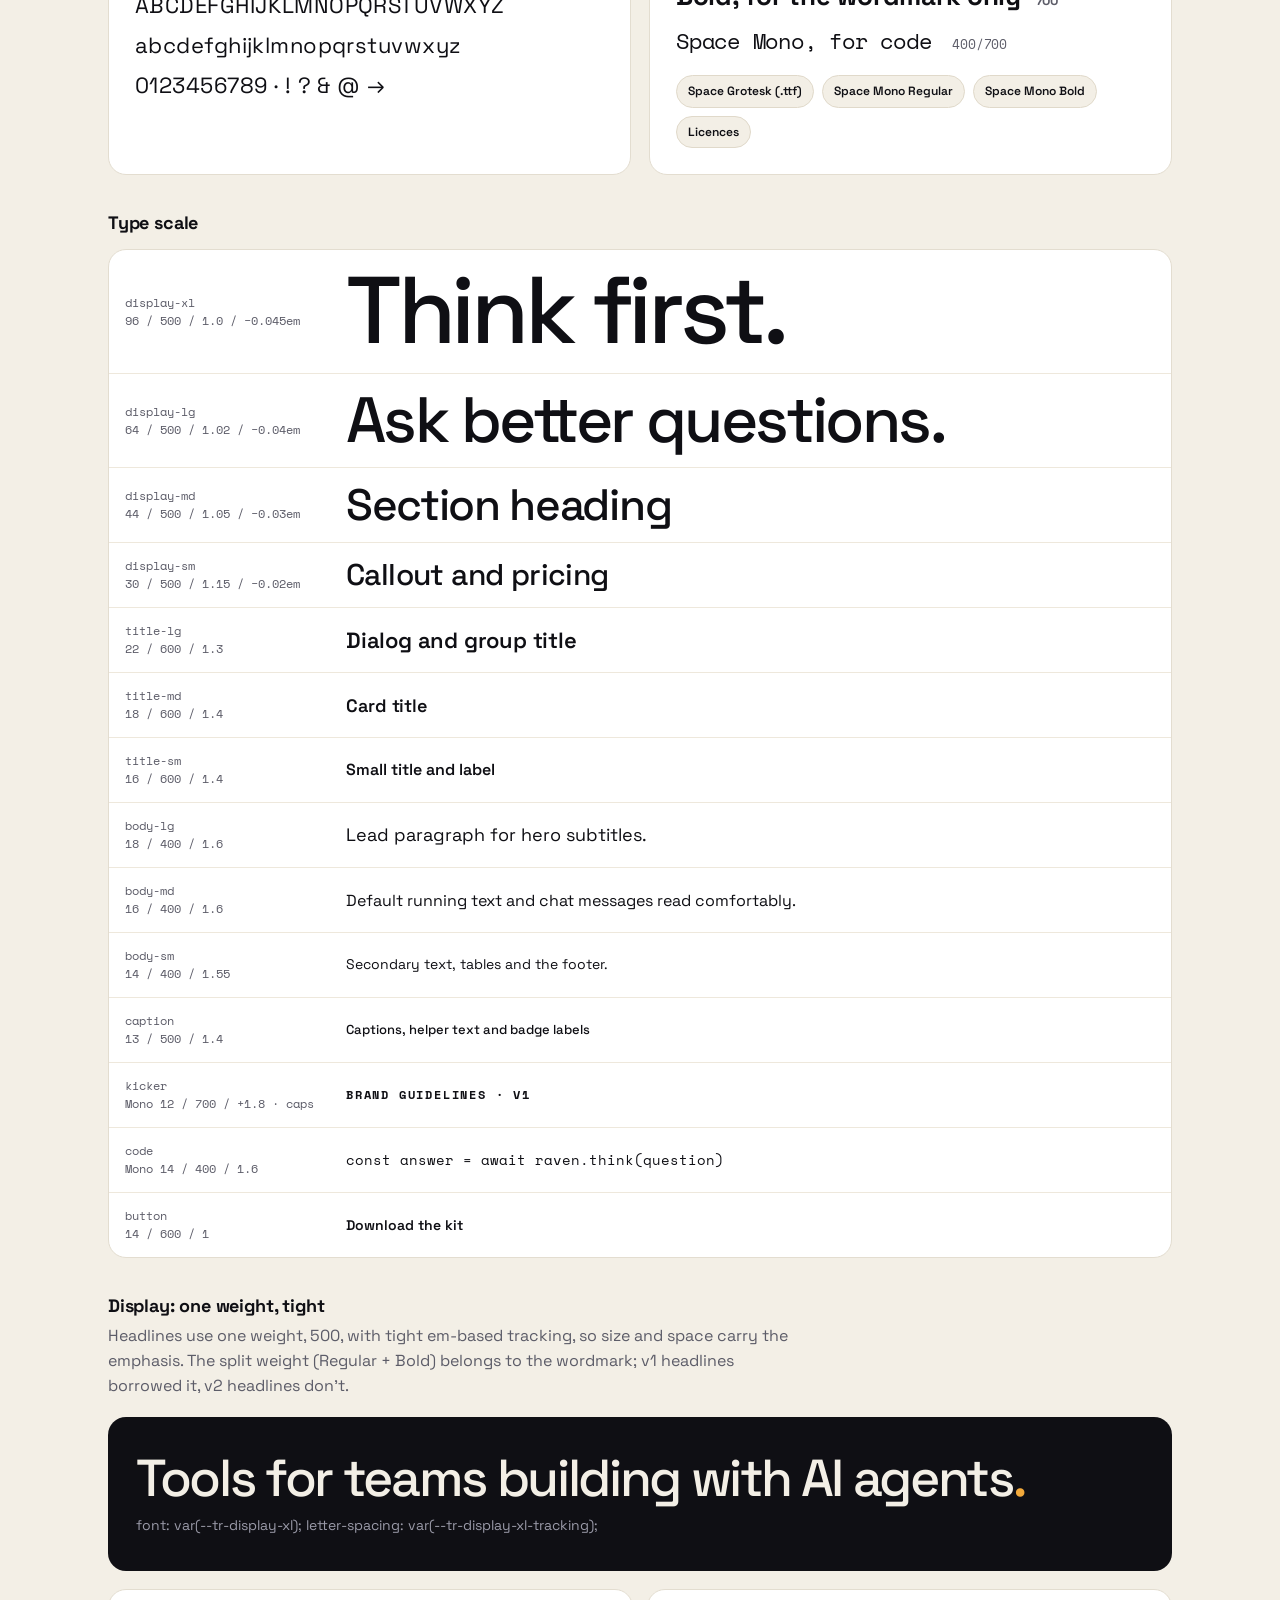
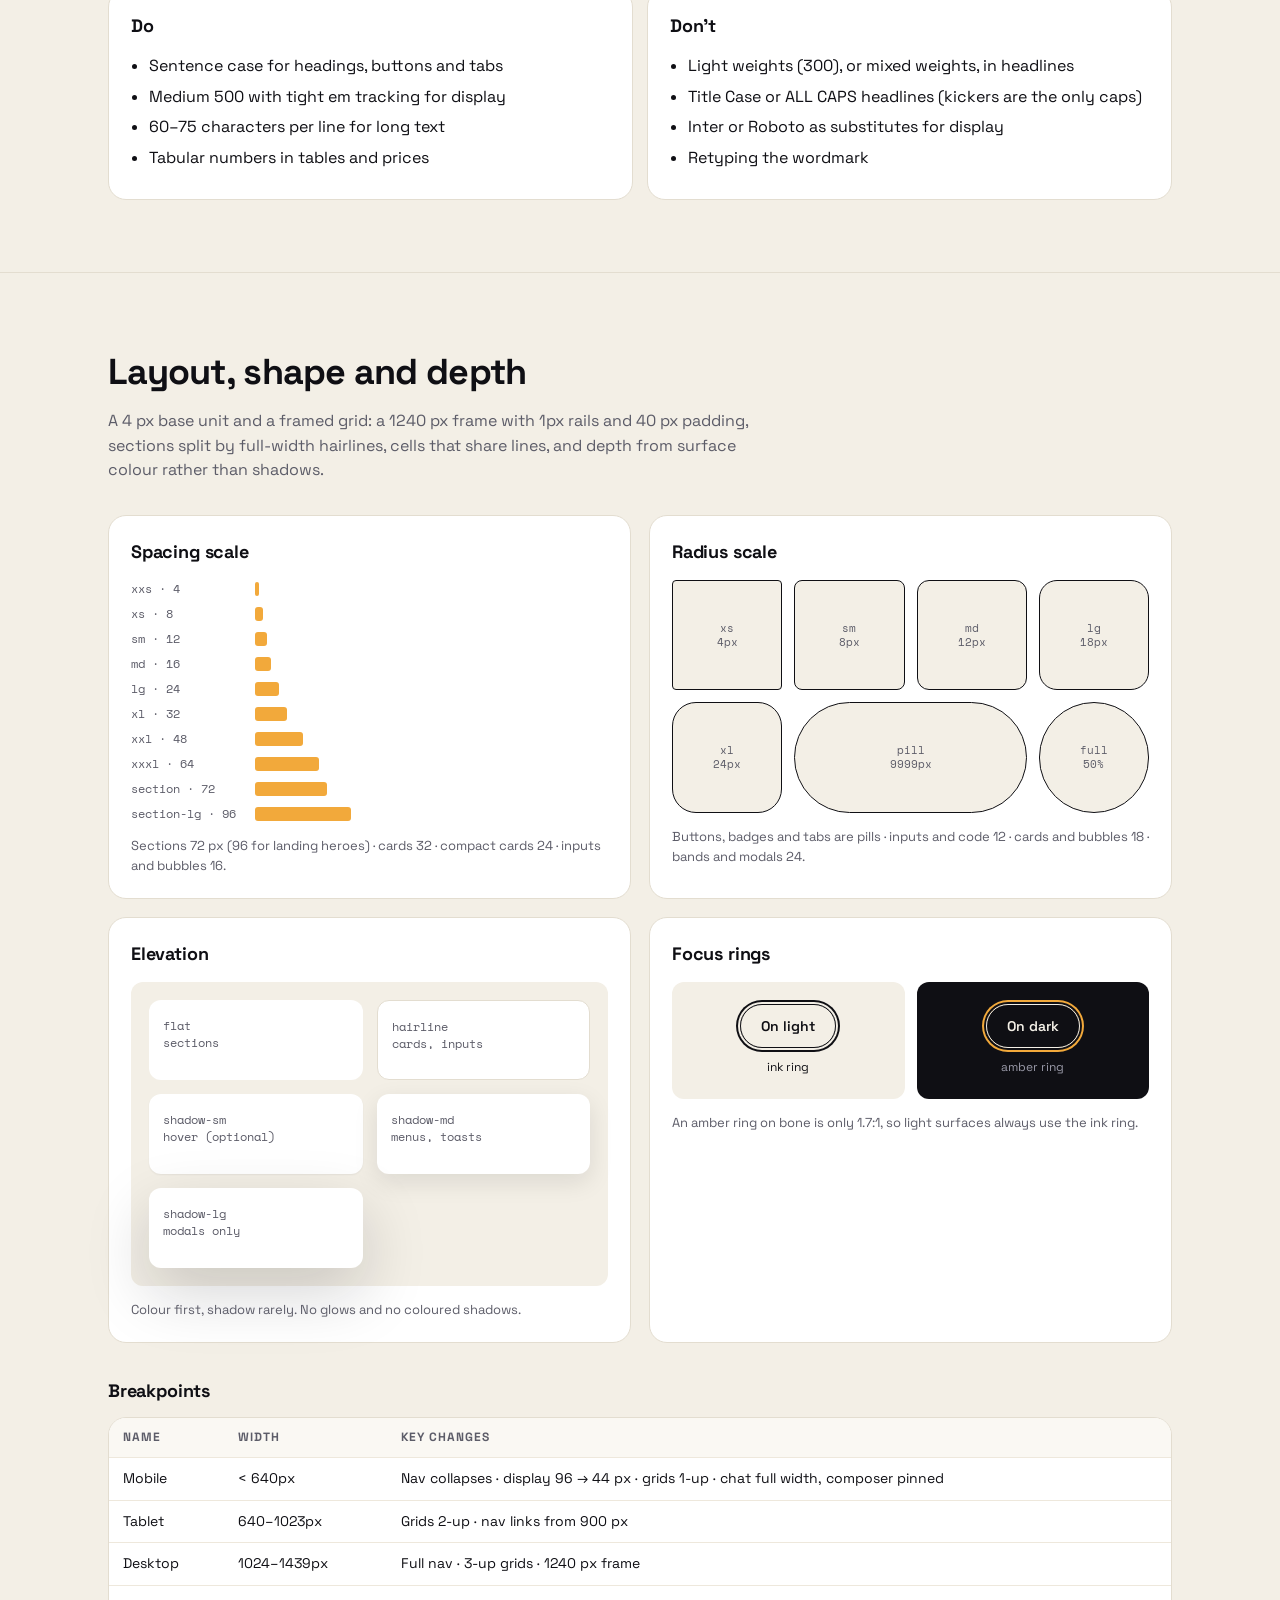
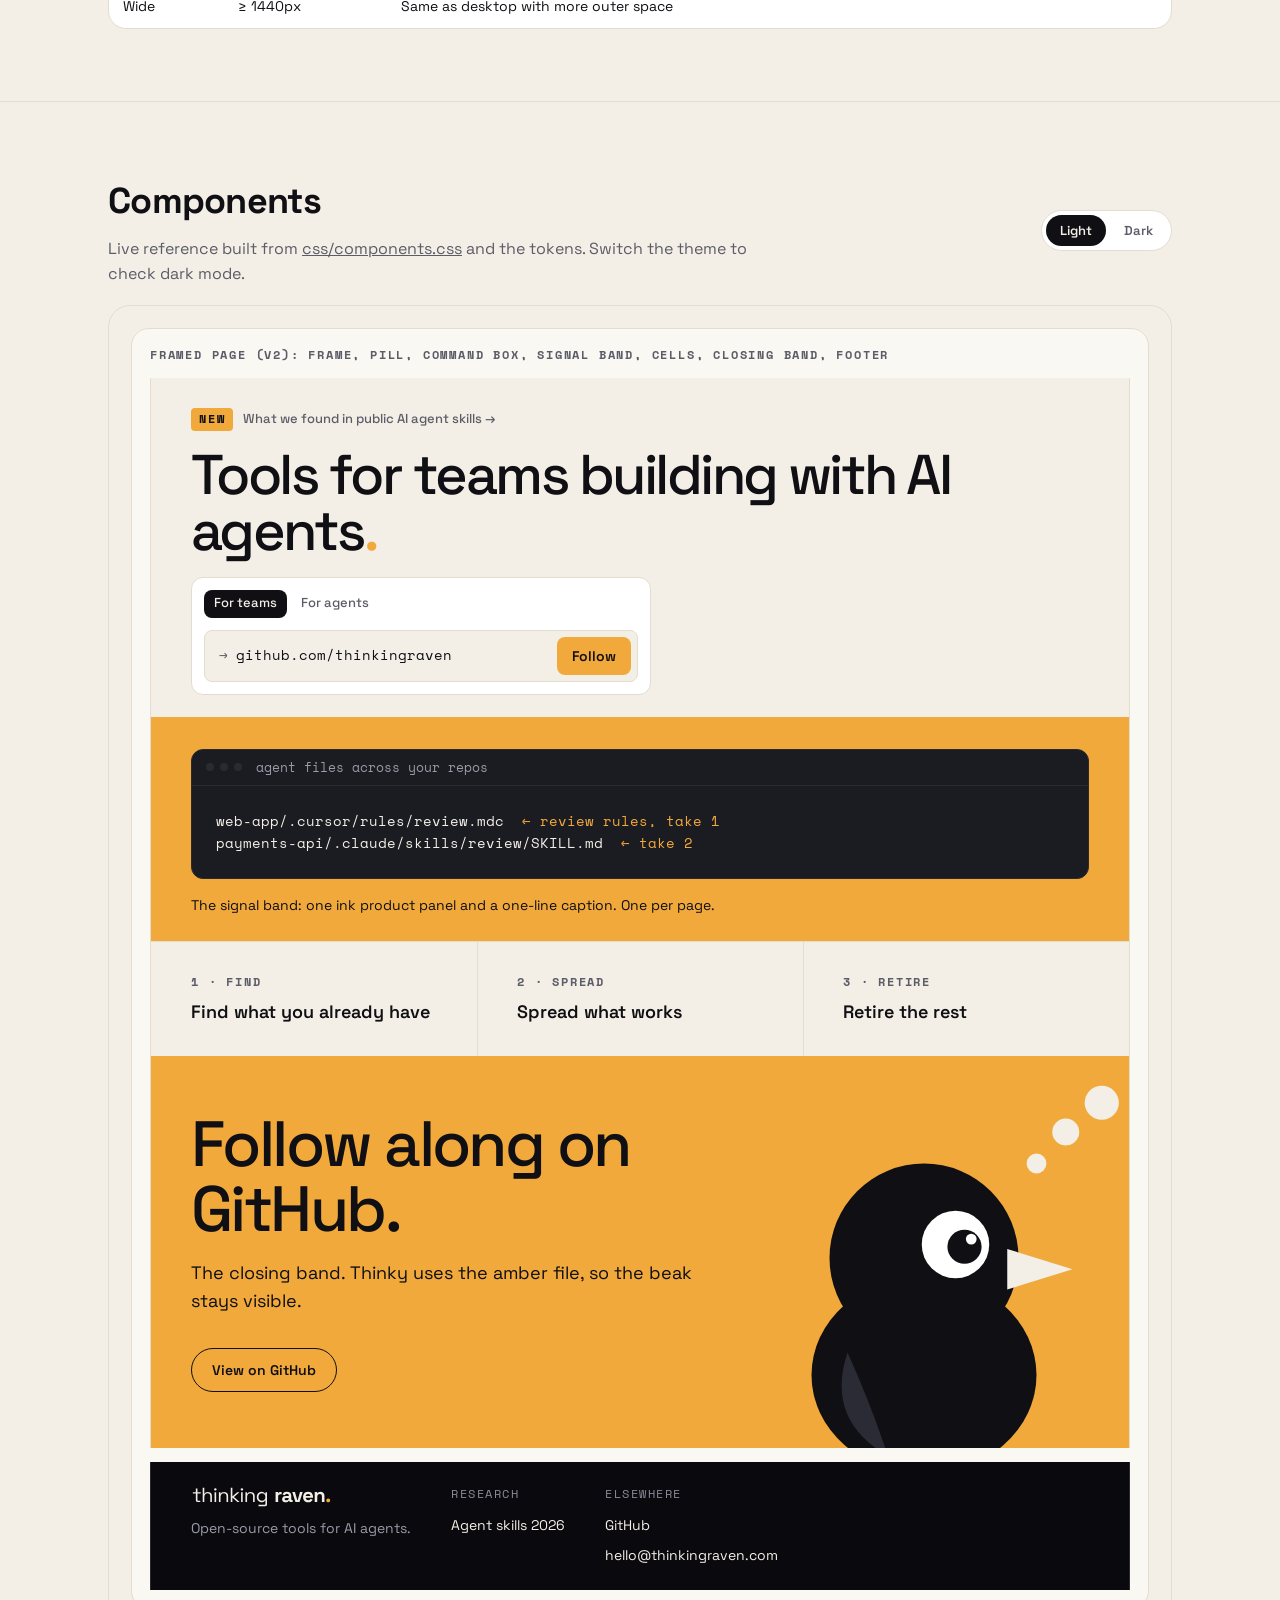
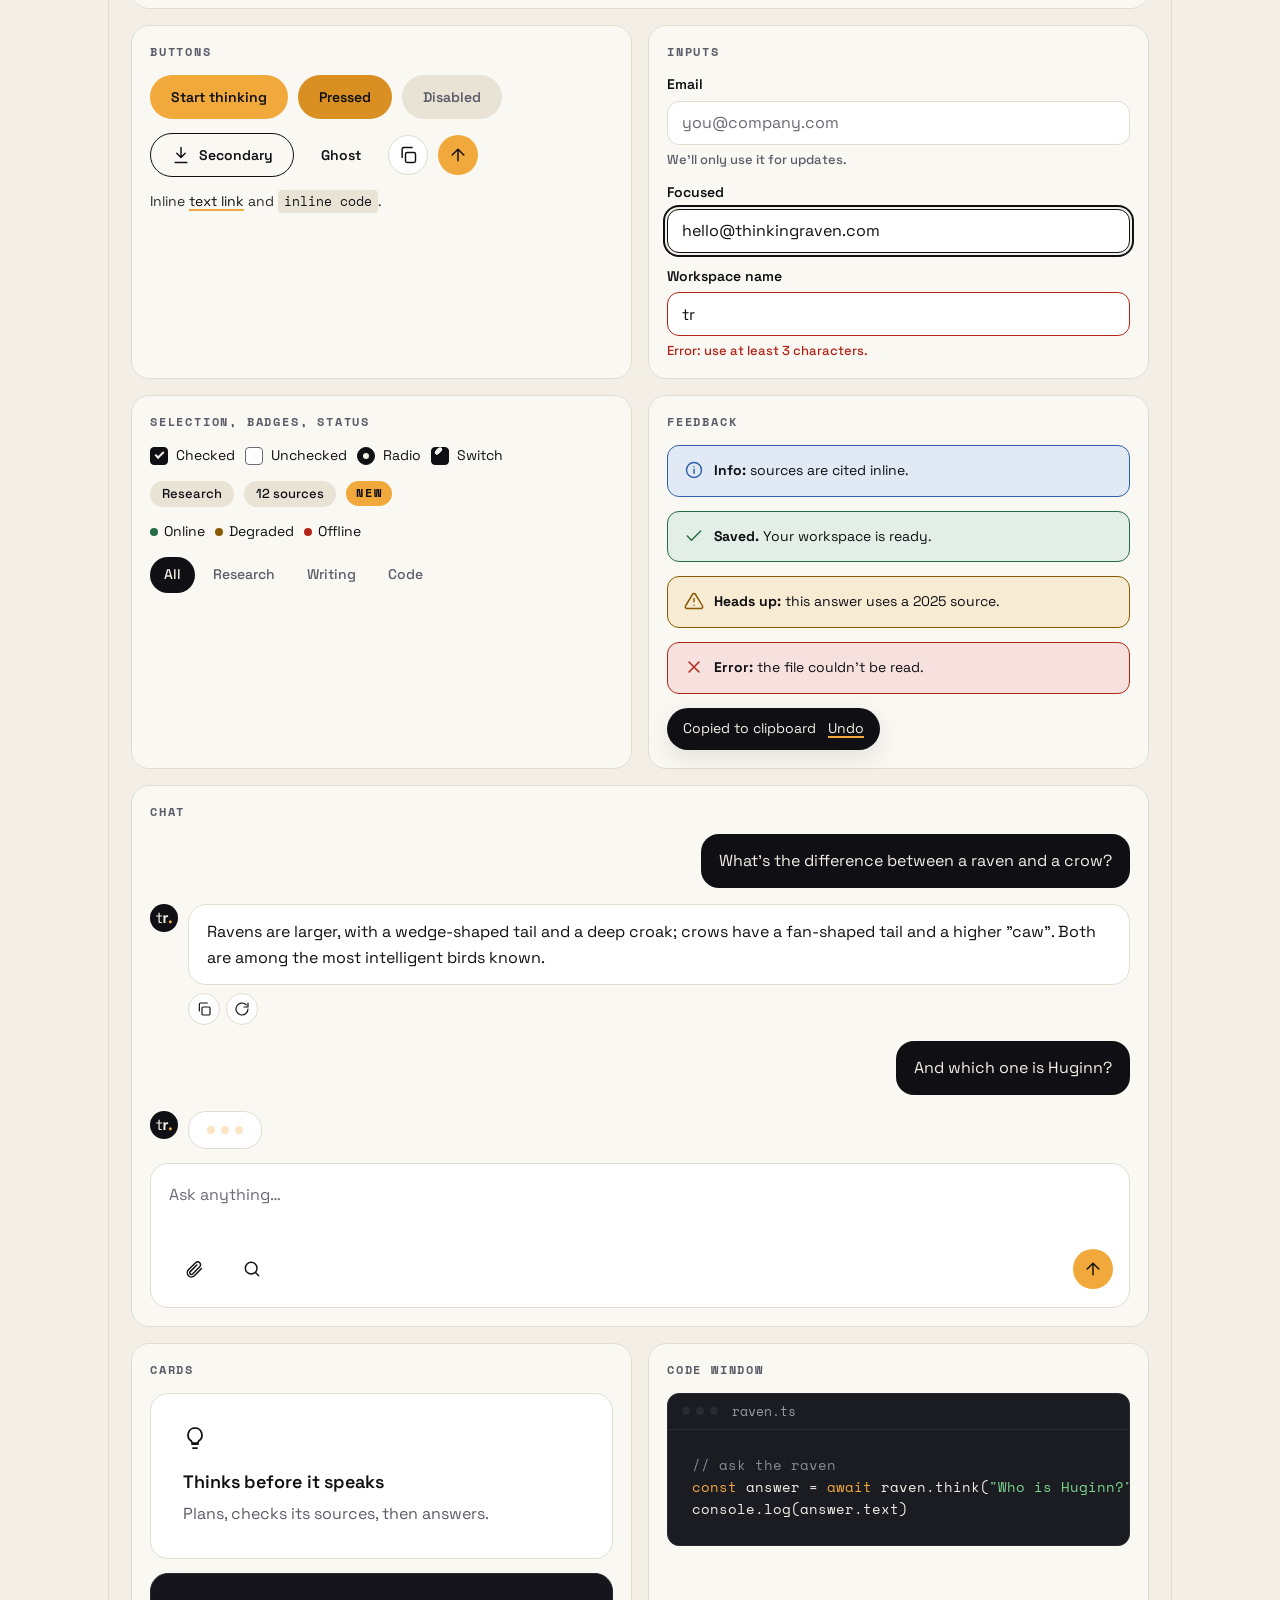
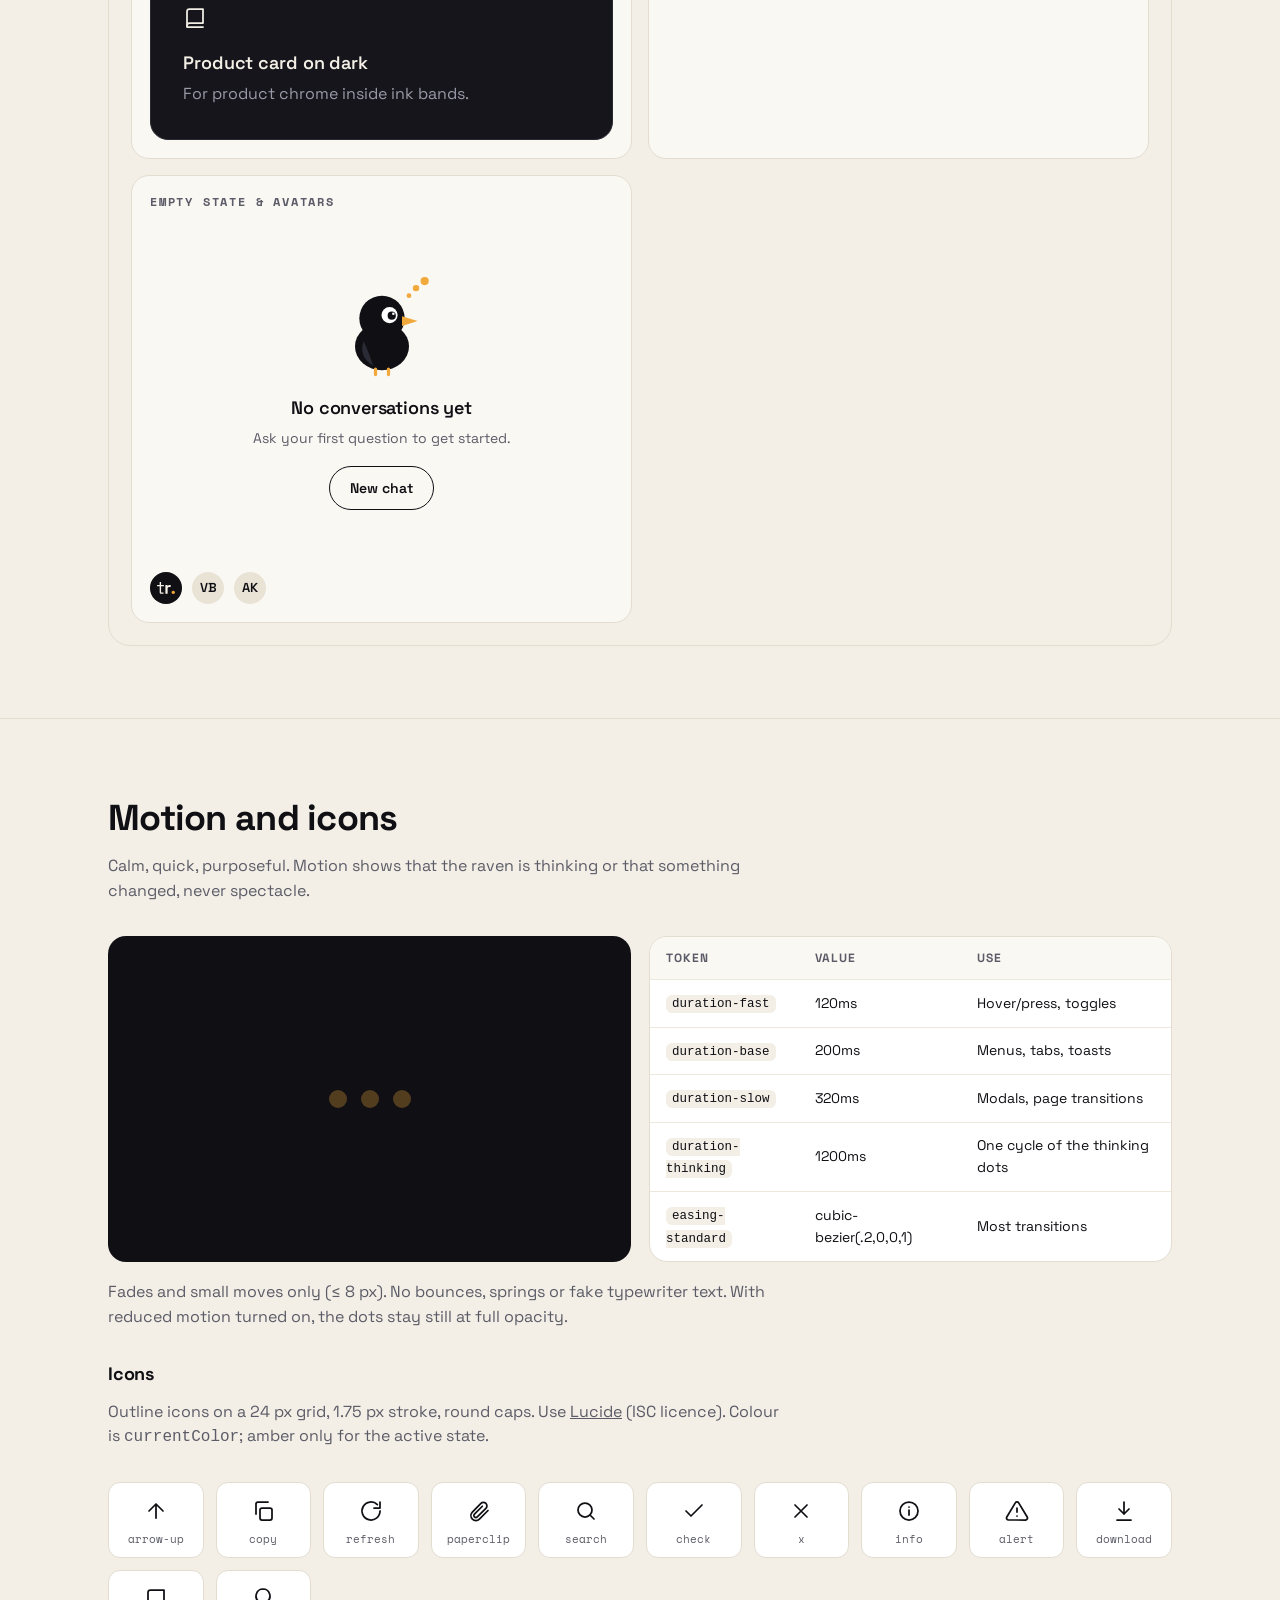
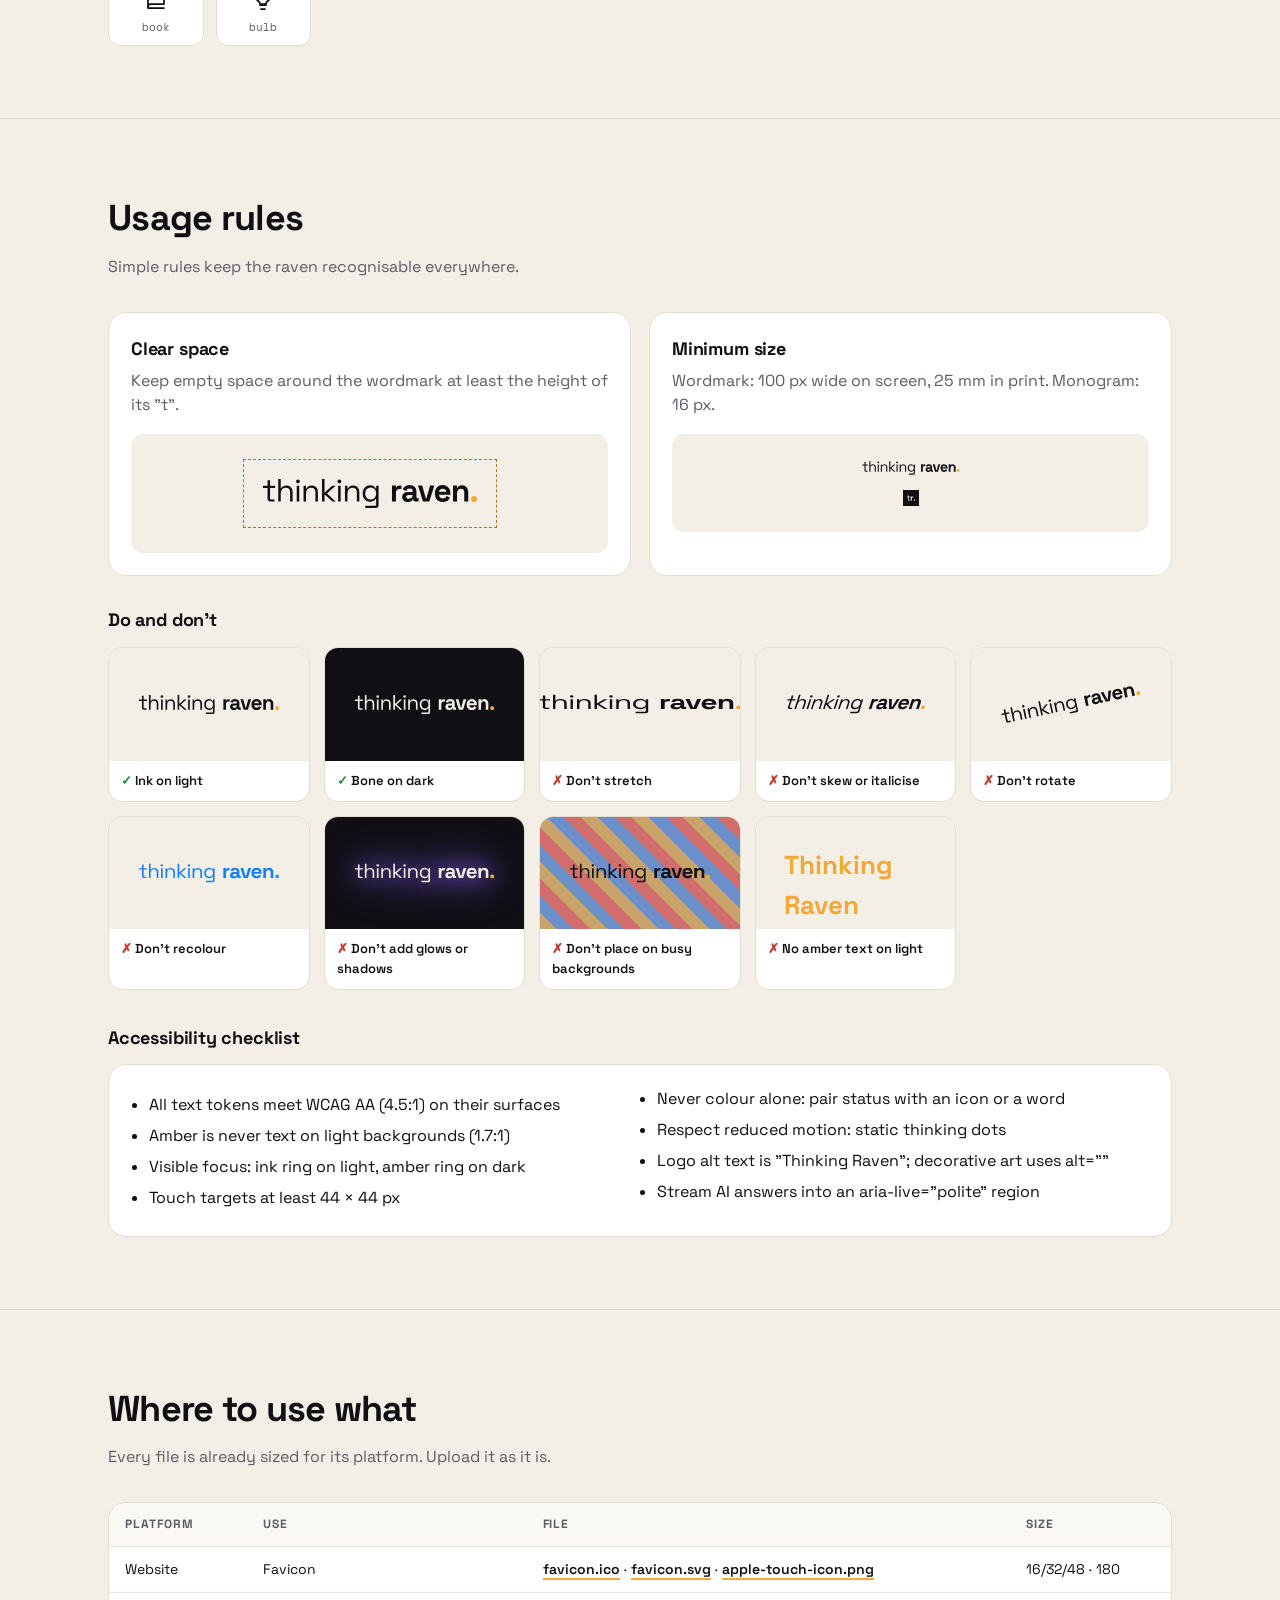
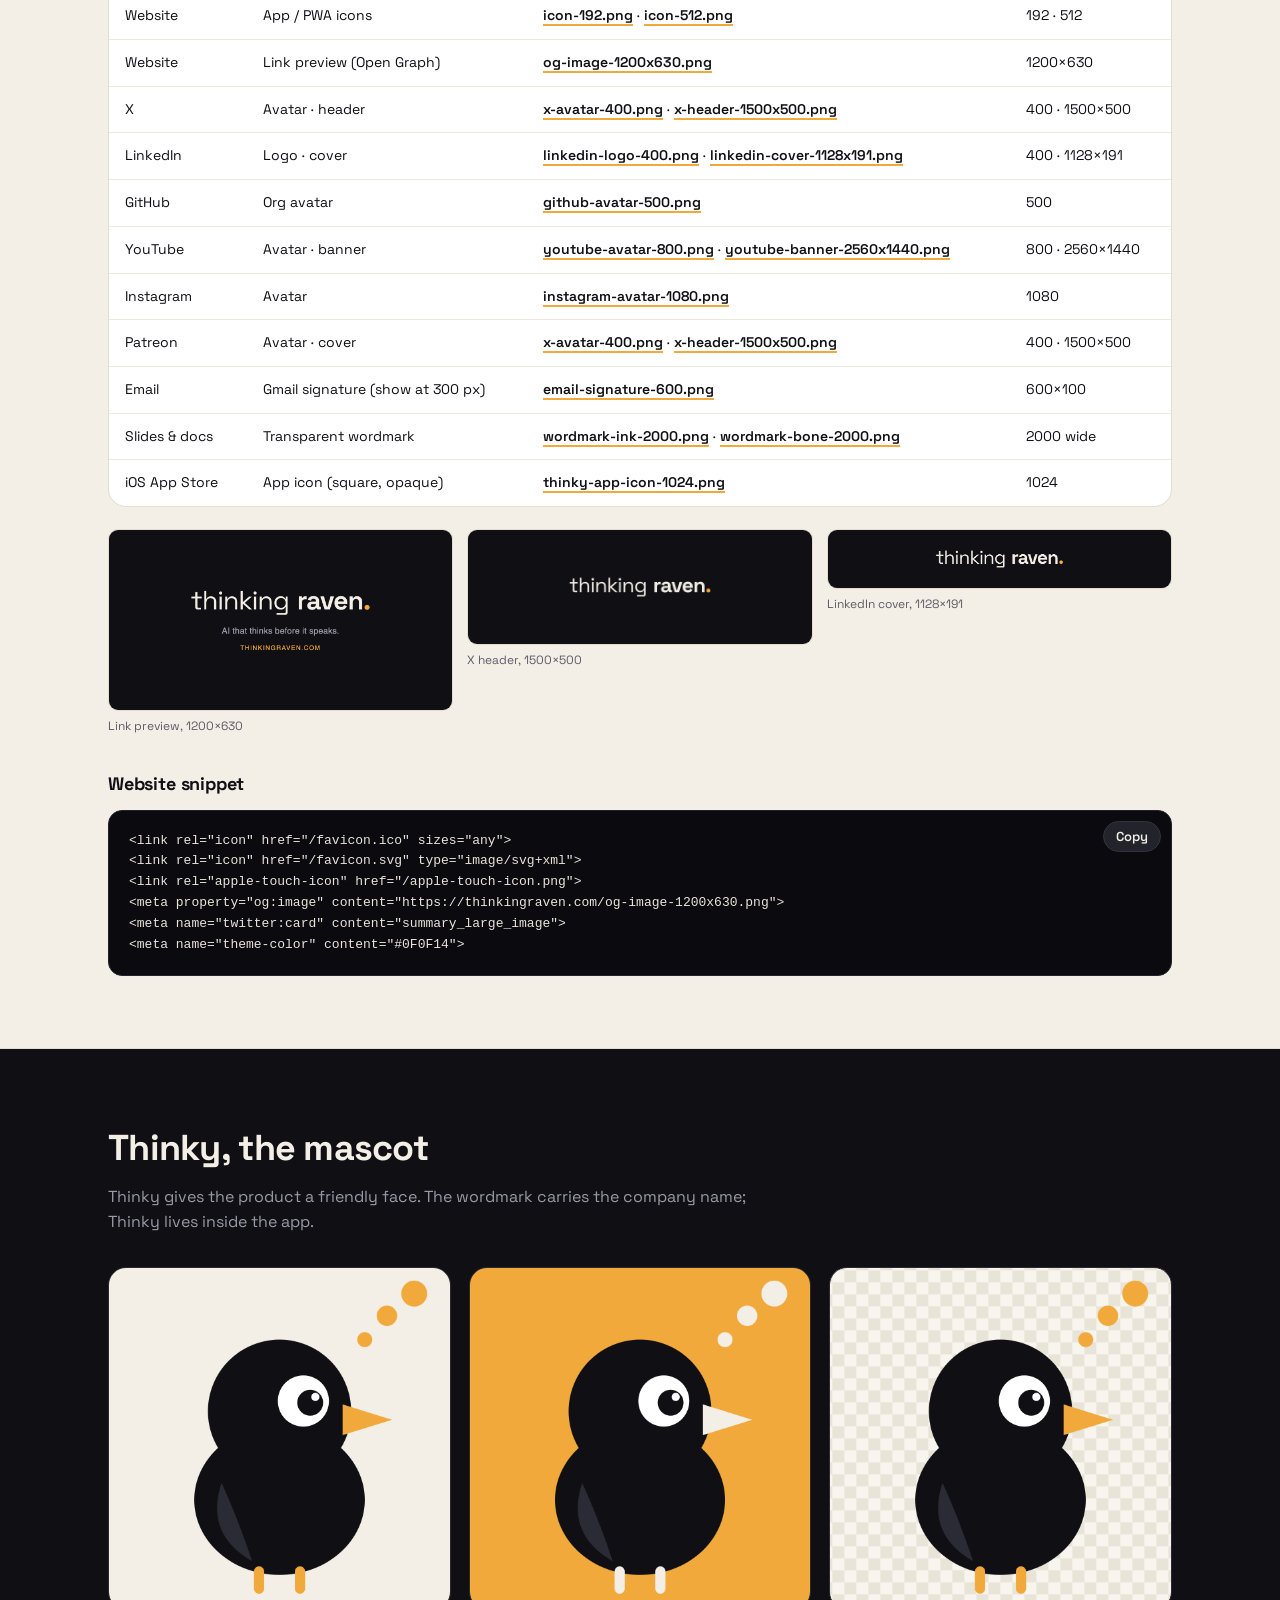
==== commit 0bb03d53: "Frame: a centred 1240px column, not window-wide The frame was 1200px; this makes it 1240px, so the s" ====
--- a/index.html
+++ b/index.html
@@ -330,7 +330,7 @@
   <section class="block" id="layout">
     <div class="wrap">
       <h2>Layout, shape and depth</h2>
-      <p class="sub">A 4 px base unit and a framed grid: a frame that fills the window 10 px from each edge (up to 1920 px), with 1px rails and 40 px padding, sections split by full-width hairlines, cells that share lines, and depth from surface colour rather than shadows.</p>
+      <p class="sub">A 4 px base unit and a framed grid: a 1240 px frame with 1px rails and 40 px padding, sections split by full-width hairlines, cells that share lines, and depth from surface colour rather than shadows.</p>
       <div class="grid" style="grid-template-columns:repeat(auto-fit,minmax(min(100%,460px),1fr))">
         <div class="panel"><h3>Spacing scale</h3><div class="bars"><div class="bar">xxs · 4<i style="width:4px;max-width:100%"></i></div><div class="bar">xs · 8<i style="width:8px;max-width:100%"></i></div><div class="bar">sm · 12<i style="width:12px;max-width:100%"></i></div><div class="bar">md · 16<i style="width:16px;max-width:100%"></i></div><div class="bar">lg · 24<i style="width:24px;max-width:100%"></i></div><div class="bar">xl · 32<i style="width:32px;max-width:100%"></i></div><div class="bar">xxl · 48<i style="width:48px;max-width:100%"></i></div><div class="bar">xxxl · 64<i style="width:64px;max-width:100%"></i></div><div class="bar">section · 72<i style="width:72px;max-width:100%"></i></div><div class="bar">section-lg · 96<i style="width:96px;max-width:100%"></i></div></div><p class="sub" style="margin:14px 0 0;font-size:13px">Sections 72 px (96 for landing heroes) · cards 32 · compact cards 24 · inputs and bubbles 16.</p></div>
         <div class="panel"><h3>Radius scale</h3><div class="radii"><div style="border-radius:4px">xs<br>4px</div><div style="border-radius:8px">sm<br>8px</div><div style="border-radius:12px">md<br>12px</div><div style="border-radius:18px">lg<br>18px</div><div style="border-radius:24px">xl<br>24px</div><div style="border-radius:9999px;grid-column:span 2;aspect-ratio:auto;min-height:64px">pill<br>9999px</div><div style="border-radius:50%">full<br>50%</div></div><p class="sub" style="margin:14px 0 0;font-size:13px">Buttons, badges and tabs are pills · inputs and code 12 · cards and bubbles 18 · bands and modals 24.</p></div>
@@ -341,7 +341,7 @@
       <div class="tablewrap"><table class="bp"><thead><tr><th>Name</th><th>Width</th><th>Key changes</th></tr></thead><tbody>
         <tr><td>Mobile</td><td>&lt; 640px</td><td>Nav collapses · display 96 → 44 px · grids 1-up · chat full width, composer pinned</td></tr>
         <tr><td>Tablet</td><td>640–1023px</td><td>Grids 2-up · nav links from 900 px</td></tr>
-        <tr><td>Desktop</td><td>1024–1439px</td><td>Full nav · 3-up grids · frame 10 px from each edge</td></tr>
+        <tr><td>Desktop</td><td>1024–1439px</td><td>Full nav · 3-up grids · 1240 px frame</td></tr>
         <tr><td>Wide</td><td>≥ 1440px</td><td>Same as desktop with more outer space</td></tr>
       </tbody></table></div>
     </div>
@@ -356,7 +356,7 @@
       <div id="gallery">
         <div class="g-grid">
           <div class="g wide"><h4>Framed page (v2): frame, pill, command box, signal band, cells, closing band, footer</h4>
-            <div class="tr-frame" style="--tr-frame:100%;--tr-frame-margin:0px;background:var(--tr-canvas)">
+            <div class="tr-frame" style="--tr-frame:100%;background:var(--tr-canvas)">
               <div class="tr-frame-pad" style="padding-block:28px 22px">
                 <a class="tr-pill" href="#components"><span class="tr-badge tr-badge--amber">New</span>What we found in public AI agent skills →</a>
                 <p style="margin:16px 0 18px;font:var(--tr-display-xl);letter-spacing:var(--tr-display-xl-tracking);font-size:clamp(32px,5vw,56px);color:var(--tr-ink)">Tools for teams building with AI agents<span class="tr-dot">.</span></p>
@@ -371,7 +371,7 @@
               </div>
               <div class="tr-amber tr-cta-amber" style="padding-block:56px"><h2>Follow along on GitHub.</h2><p>The closing band. Thinky uses the amber file, so the beak stays visible.</p><span class="tr-btn tr-btn--secondary">View on GitHub</span><img class="tr-cta-amber__art" src="logos/final/thinky-mascot-amber.svg" alt=""></div>
             </div>
-            <div class="tr-sitemap"><div class="tr-frame tr-frame-pad" style="--tr-frame:100%;--tr-frame-margin:0px;padding-block:24px;display:flex;gap:40px;flex-wrap:wrap"><div><img src="logos/final/thinkingraven-wordmark-bone.svg" alt="Thinking Raven" width="141" height="22"><p style="margin:10px 0 0">Open-source tools for AI agents.</p></div><div><h2>Research</h2><ul><li><a href="#components">Agent skills 2026</a></li></ul></div><div><h2>Elsewhere</h2><ul><li><a href="#components">GitHub</a></li><li><a href="#components">hello@thinkingraven.com</a></li></ul></div></div></div>
+            <div class="tr-sitemap"><div class="tr-frame tr-frame-pad" style="--tr-frame:100%;padding-block:24px;display:flex;gap:40px;flex-wrap:wrap"><div><img src="logos/final/thinkingraven-wordmark-bone.svg" alt="Thinking Raven" width="141" height="22"><p style="margin:10px 0 0">Open-source tools for AI agents.</p></div><div><h2>Research</h2><ul><li><a href="#components">Agent skills 2026</a></li></ul></div><div><h2>Elsewhere</h2><ul><li><a href="#components">GitHub</a></li><li><a href="#components">hello@thinkingraven.com</a></li></ul></div></div></div>
           </div>
           <div class="g"><h4>Buttons</h4>
             <div class="row-w"><button class="tr-btn tr-btn--primary" type="button">Start thinking</button><span class="tr-btn tr-btn--primary" style="background:var(--tr-primary-active)">Pressed</span><button class="tr-btn tr-btn--primary" type="button" disabled>Disabled</button></div>
--- a/tokens/tokens.css
+++ b/tokens/tokens.css
@@ -80,7 +80,7 @@
   --tr-space-xxs: 4px; --tr-space-xs: 8px; --tr-space-sm: 12px; --tr-space-md: 16px; --tr-space-lg: 24px;
   --tr-space-xl: 32px; --tr-space-xxl: 48px; --tr-space-xxxl: 64px; --tr-space-section: 72px; --tr-space-section-lg: 96px;
   --tr-container: 1120px; --tr-gutter: 16px; --tr-gutter-lg: 28px;
-  --tr-frame: 1920px; --tr-frame-margin: 10px; --tr-frame-padding: 40px;   /* framed grid: fills the window 10px from each edge (0 on phones), up to 1920px */
+  --tr-frame: 1240px; --tr-frame-padding: 40px;   /* framed grid: a centred 1240px frame with rails; 40px padding inside */
 
   /* Elevation & focus */
   --tr-shadow-sm: 0 1px 2px rgba(15,15,20,0.06);
--- a/css/components.css
+++ b/css/components.css
@@ -167,10 +167,9 @@
 @media (prefers-reduced-motion: reduce) { .tr-logo-morph, .tr-logo-morph path { transition: none; } }
 
 /* ---------- Framed grid (marketing pages; DESIGN.md → Layout → Framed grid) ---------- */
-/* The frame: fills the window 10px from each edge (edge to edge on phones), up to 1920px, with a rail on each side.
+/* The 1240px column with a rail on each side (full width on narrower windows).
    Use it inside full-width sections, the header and the footer. */
-.tr-frame { box-sizing: border-box; width: calc(100% - 2 * var(--tr-frame-margin)); max-width: var(--tr-frame); margin-inline: auto; border-inline: 1px solid var(--tr-hairline); }
-@media (max-width: 639px) { .tr-frame { width: 100%; } }
+.tr-frame { box-sizing: border-box; width: 100%; max-width: var(--tr-frame); margin-inline: auto; border-inline: 1px solid var(--tr-hairline); }
 .tr-frame-pad { padding-inline: clamp(var(--tr-gutter), 4vw, var(--tr-frame-padding)); }
 .tr-rule { border-top: 1px solid var(--tr-hairline); }
 /* Cells that share one hairline: each cell draws its right and bottom edge and the grid clips the outer ones,
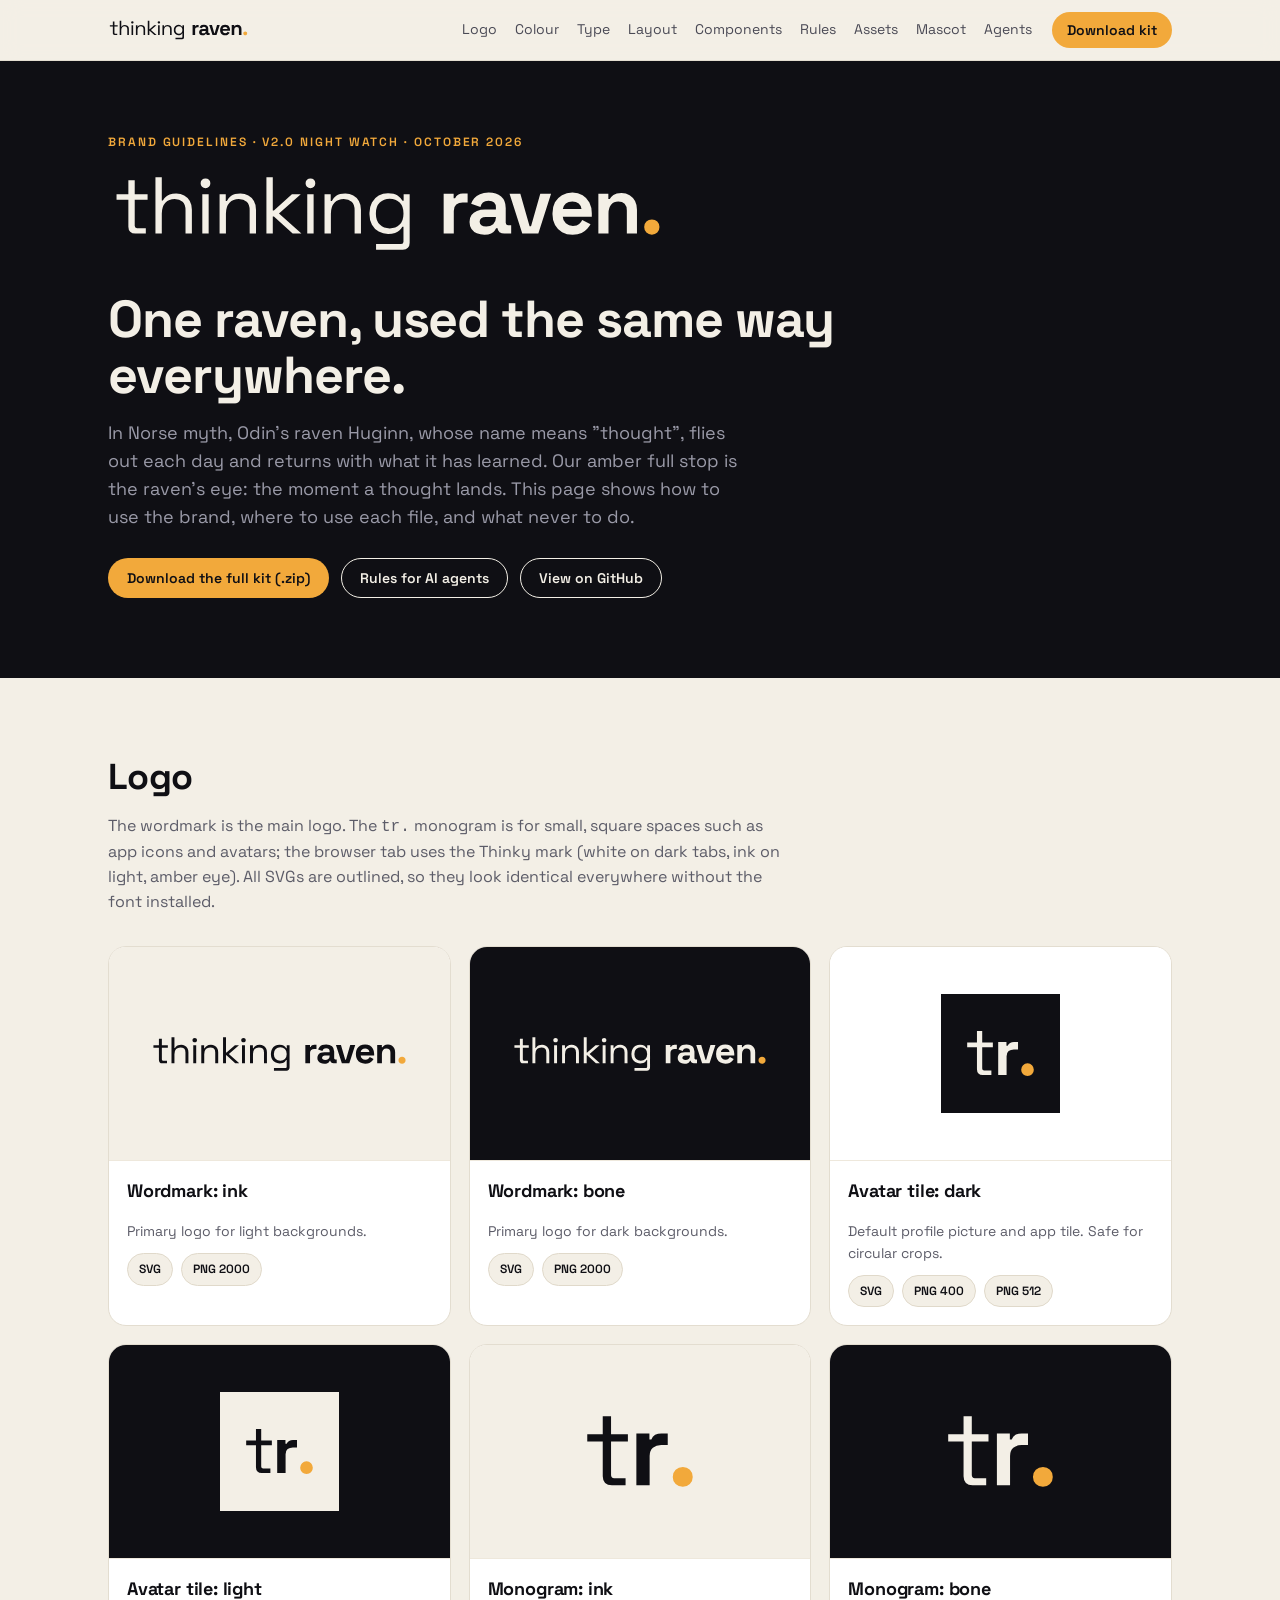
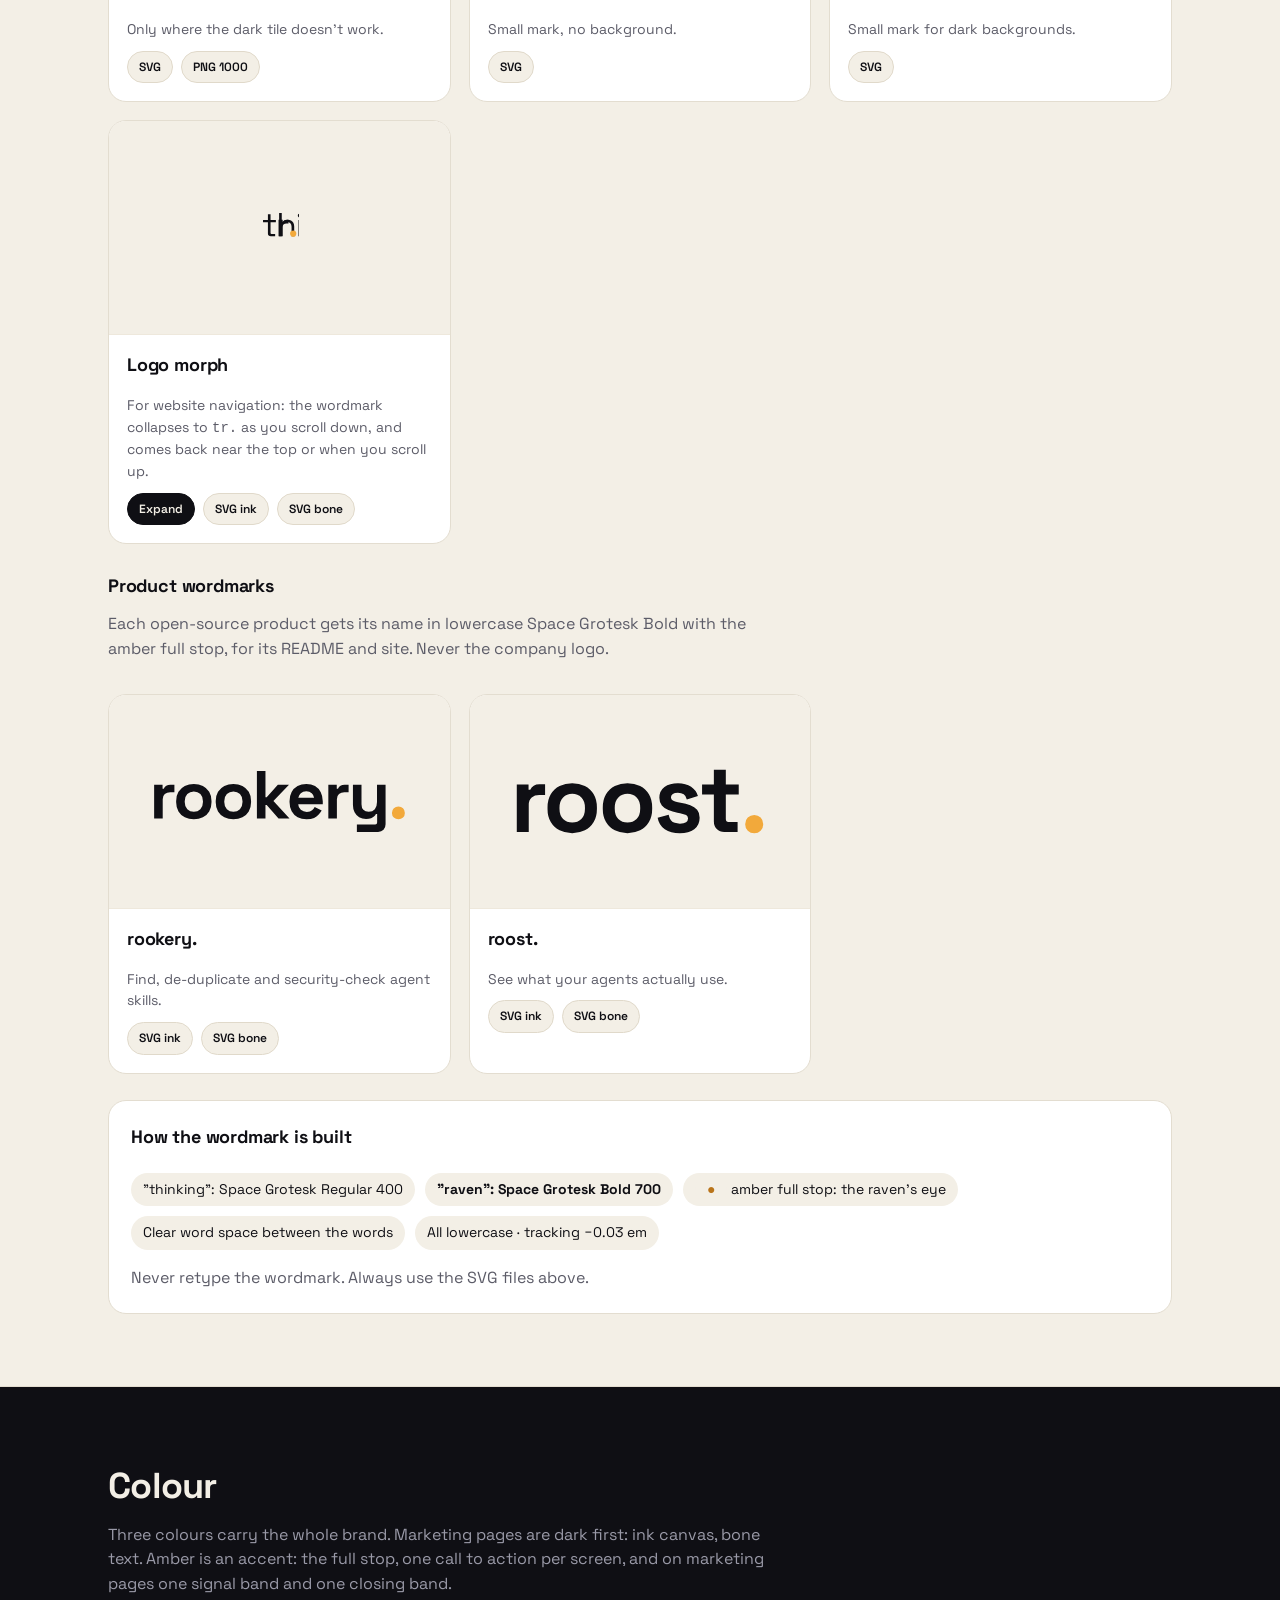
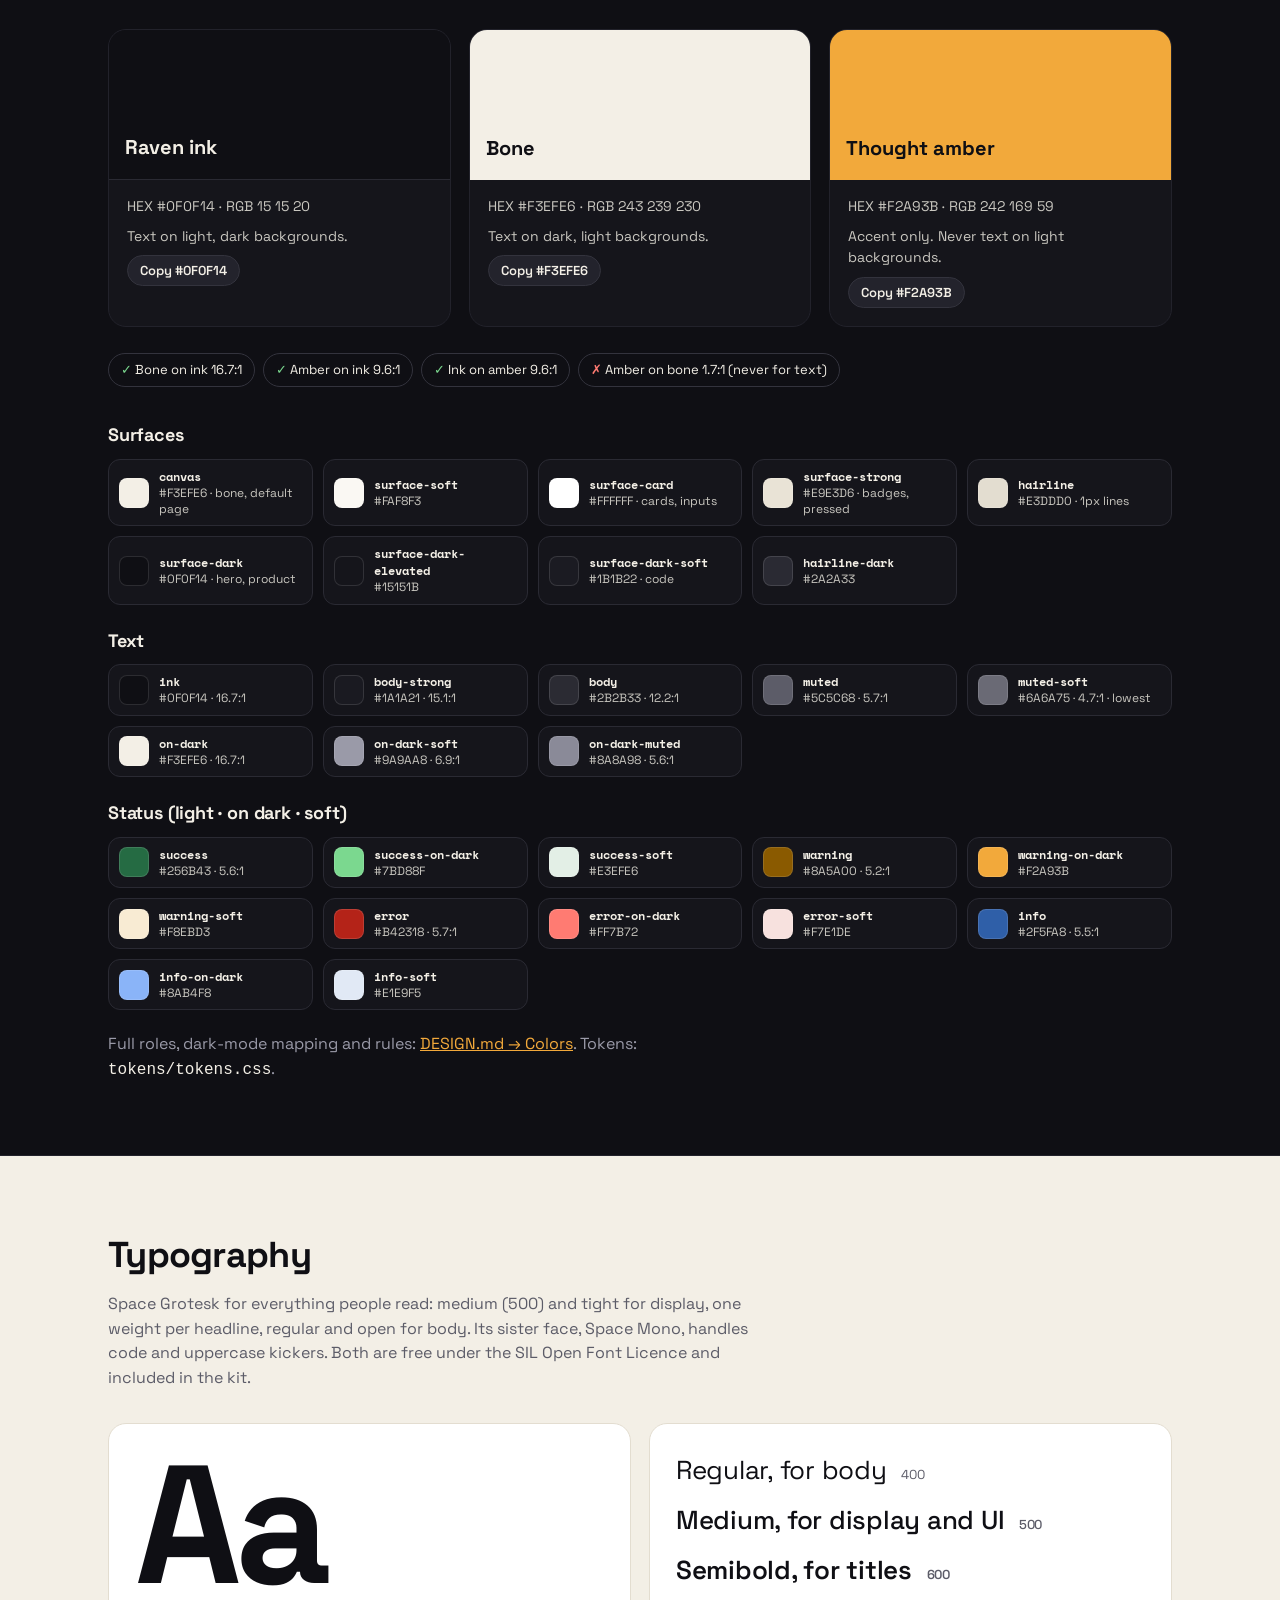
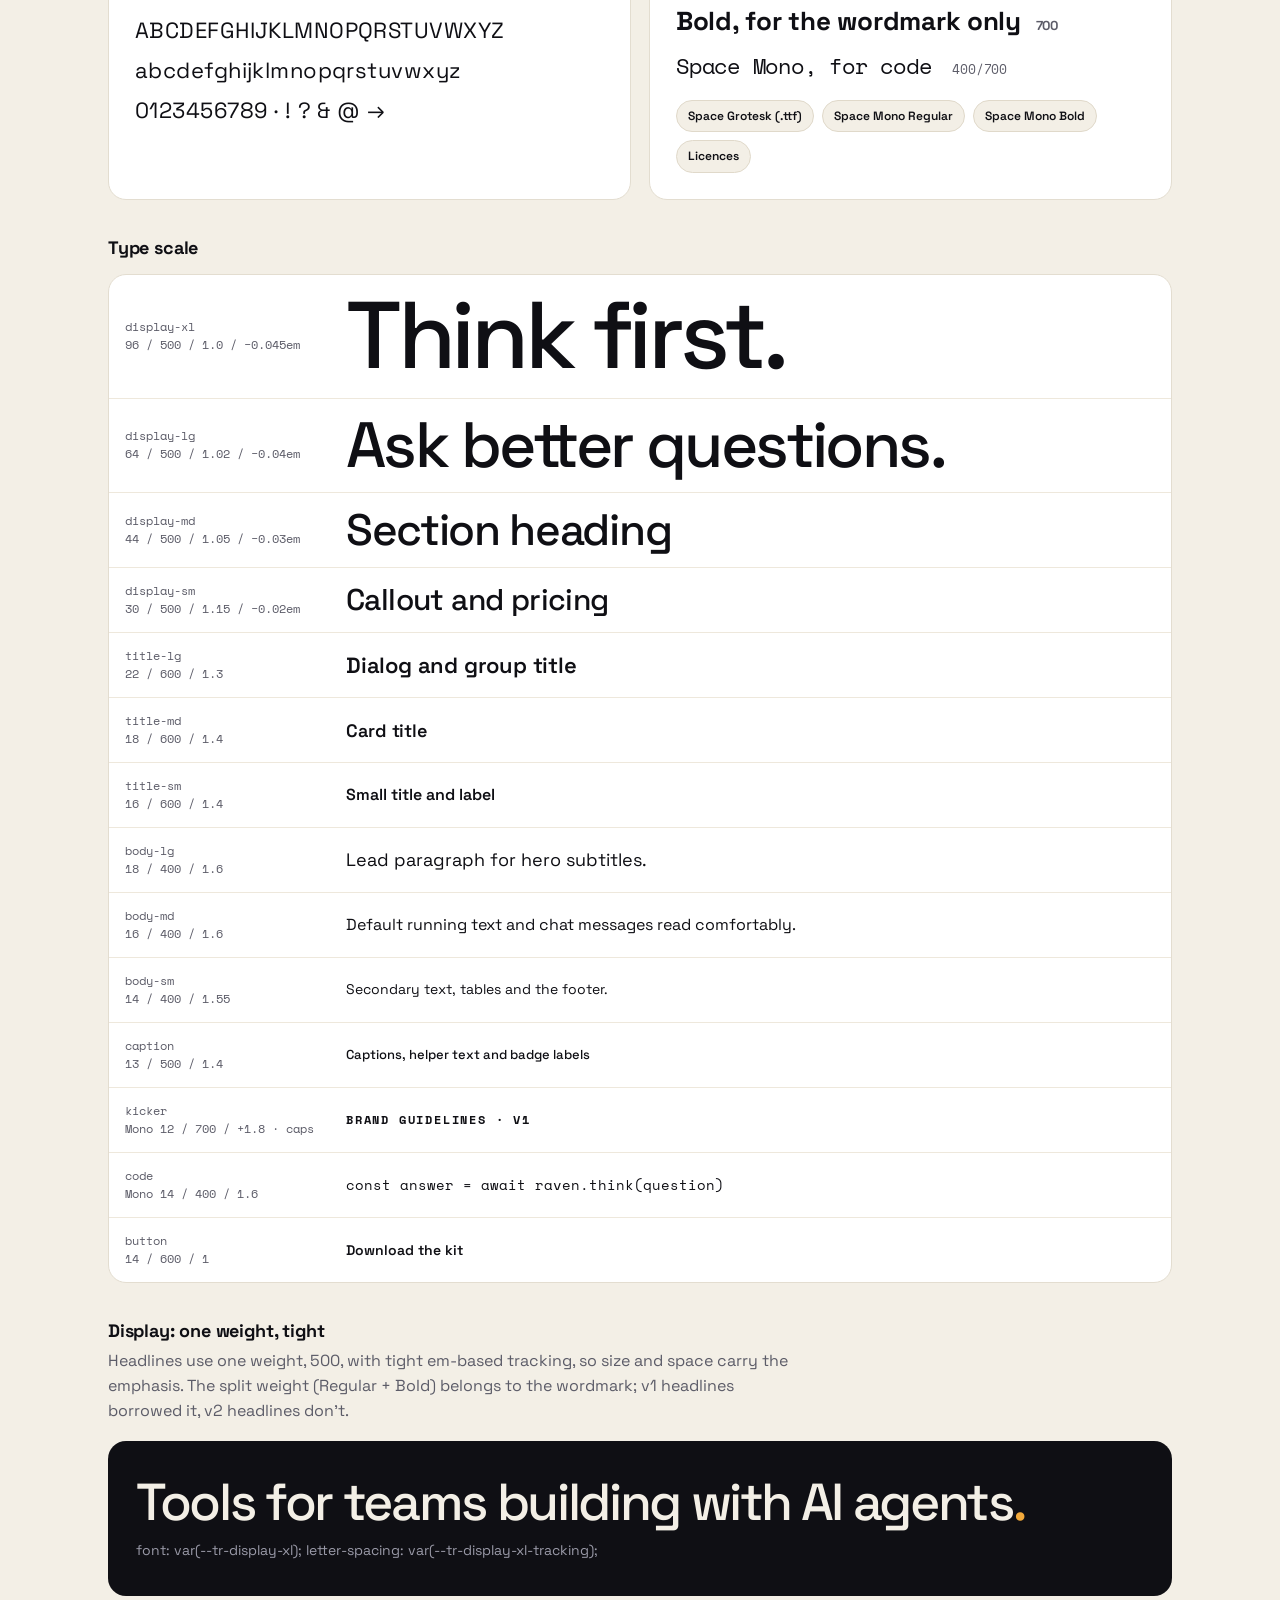
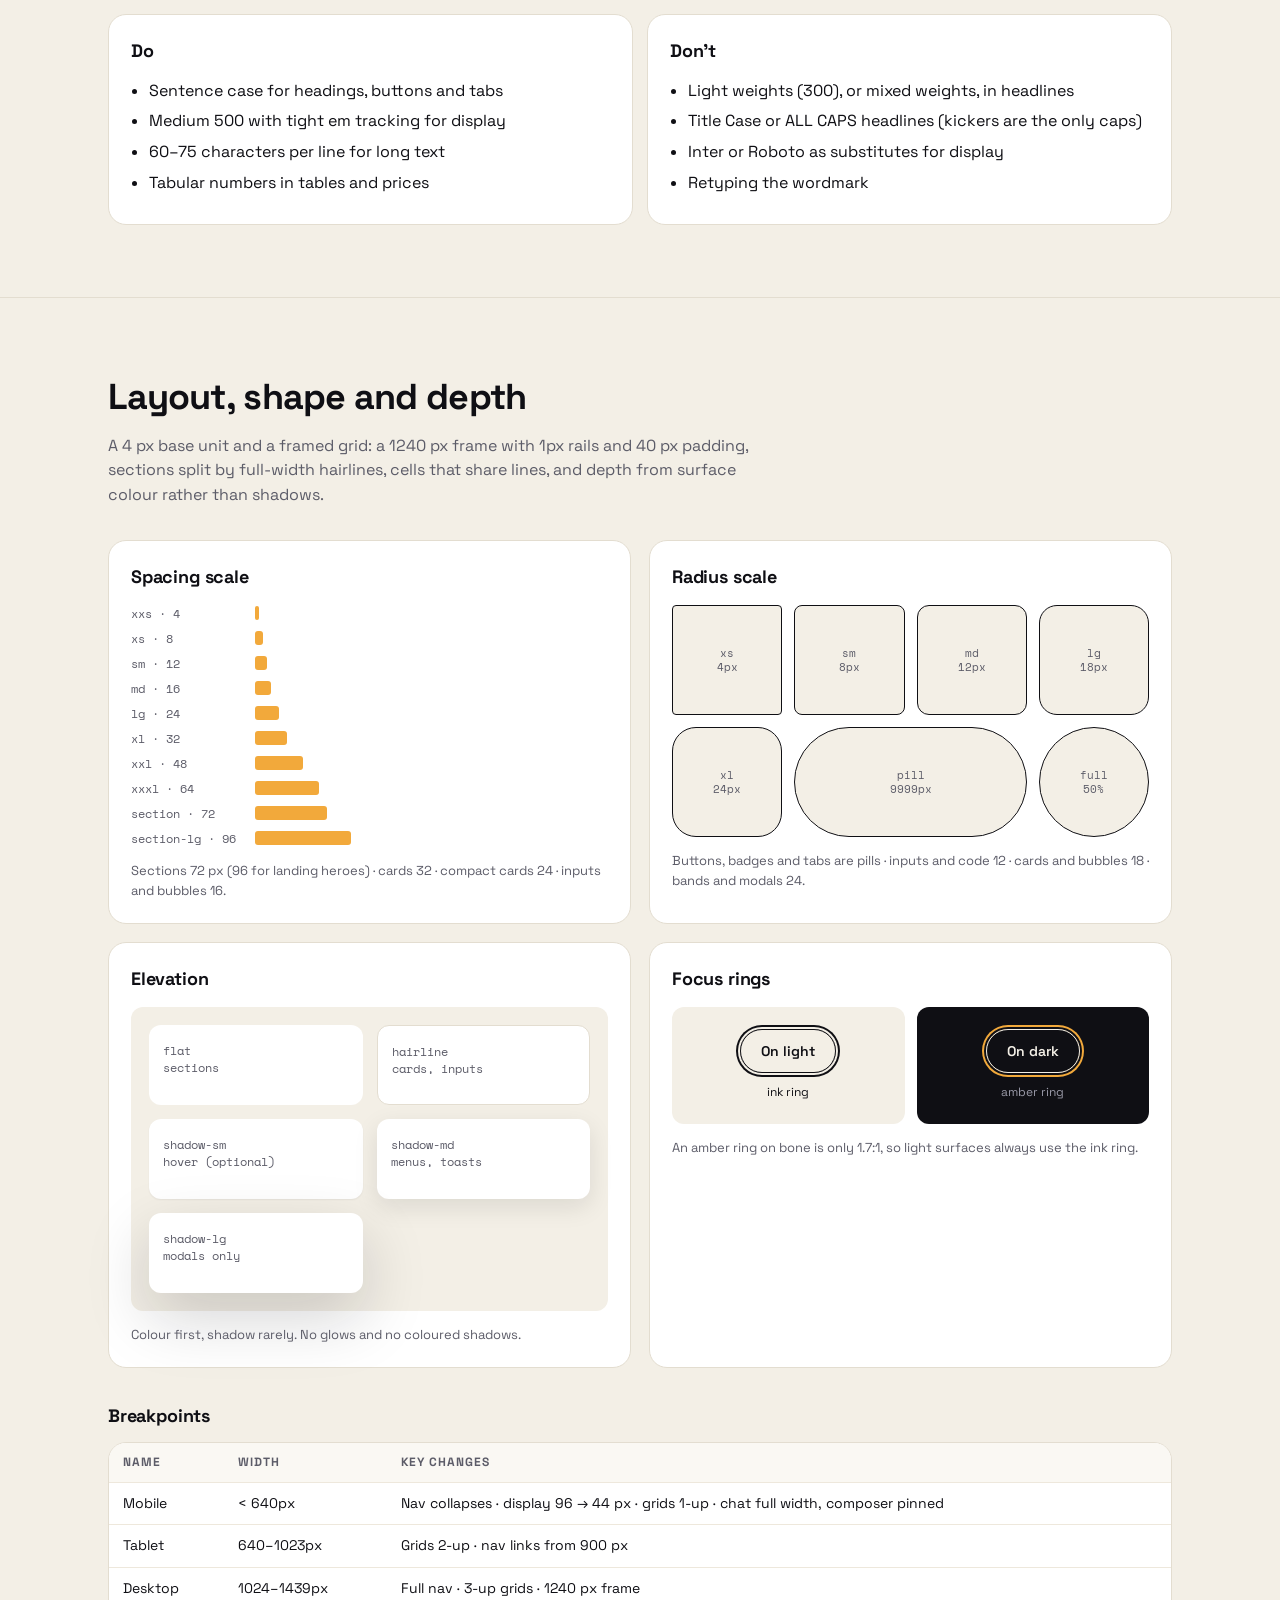
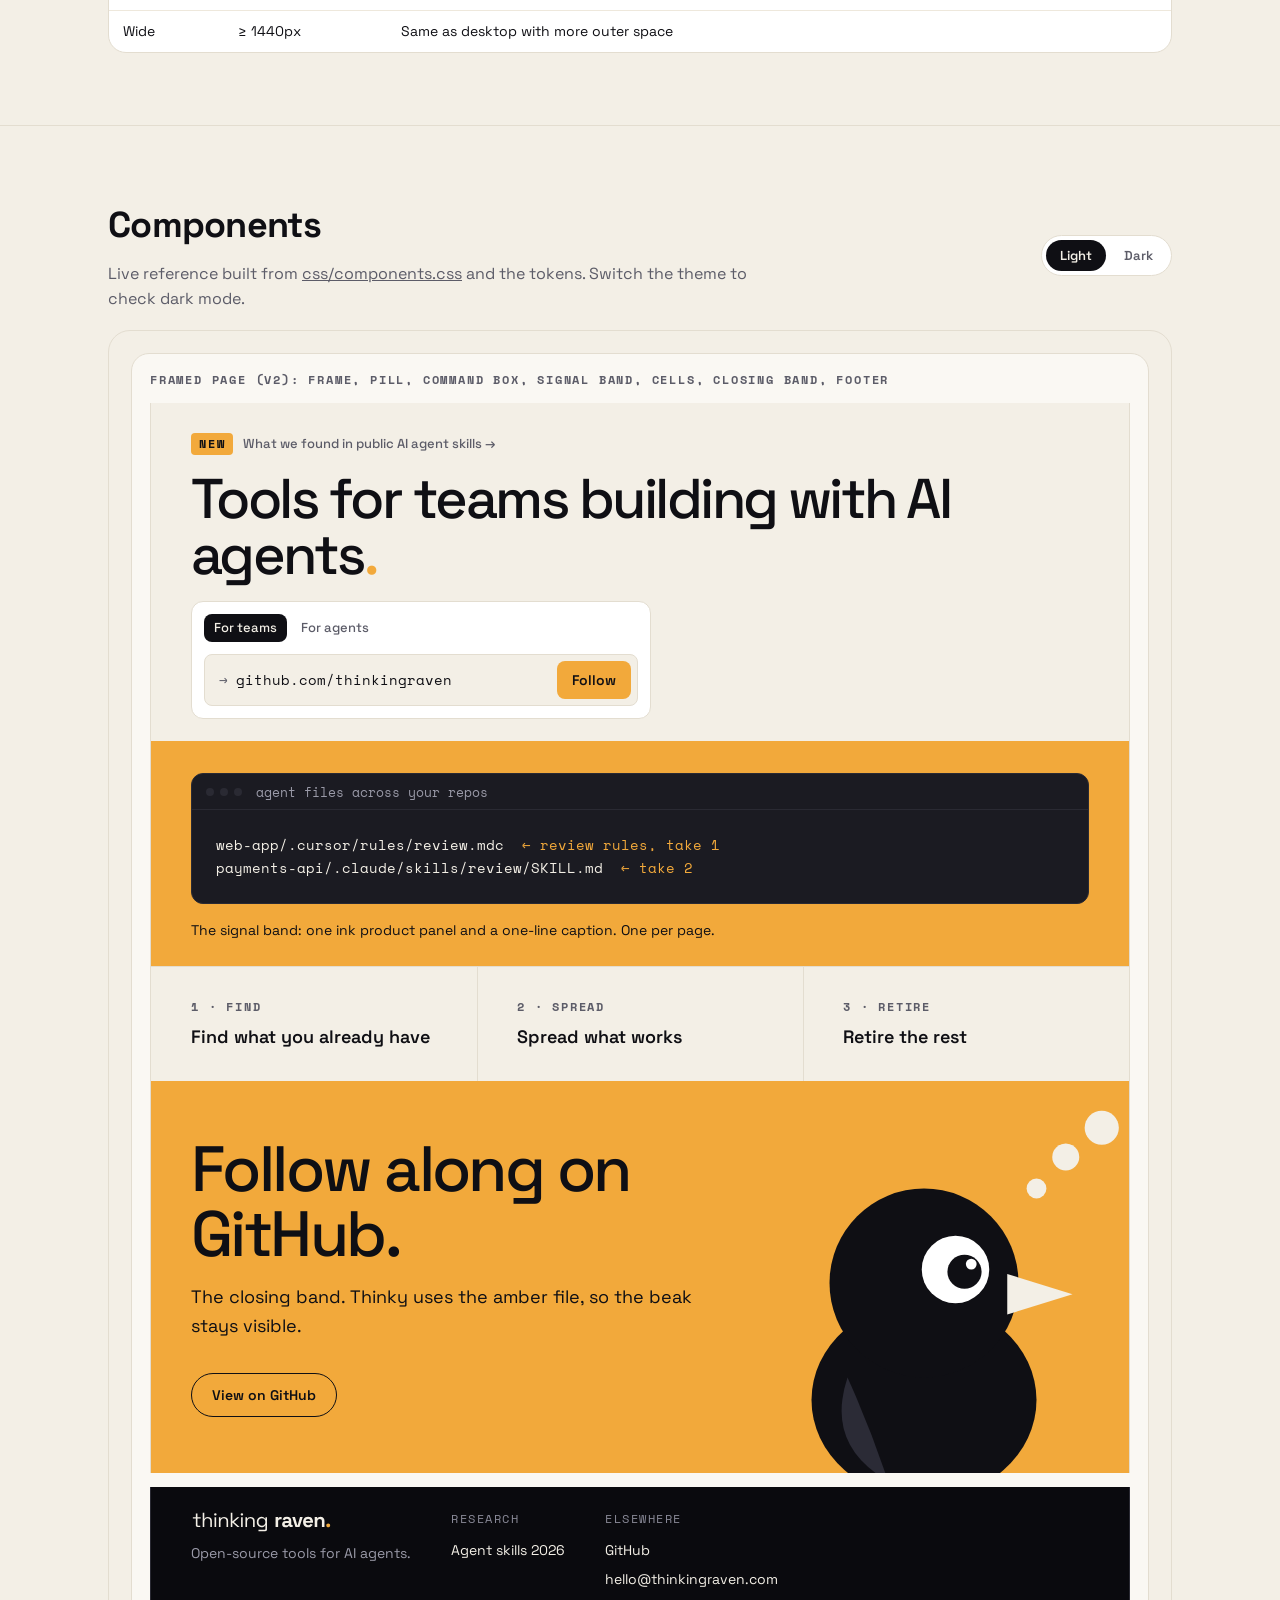
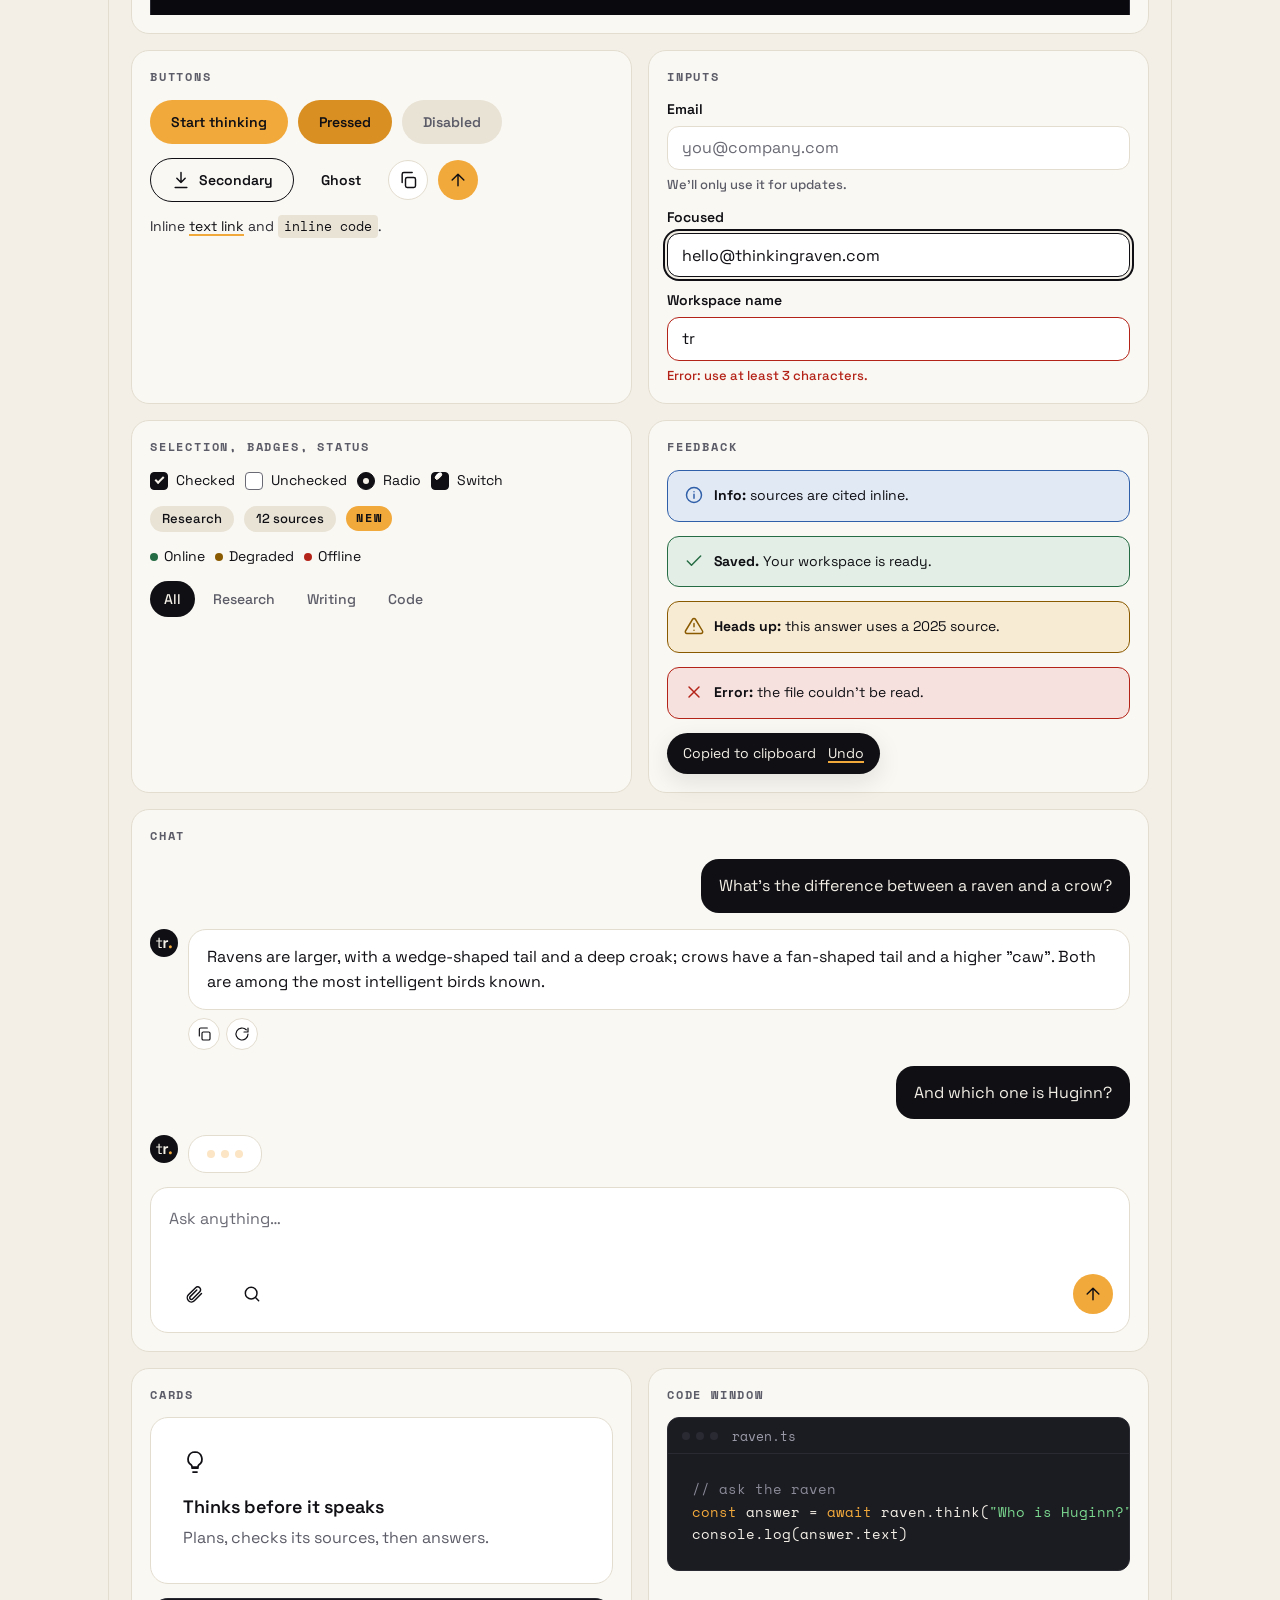
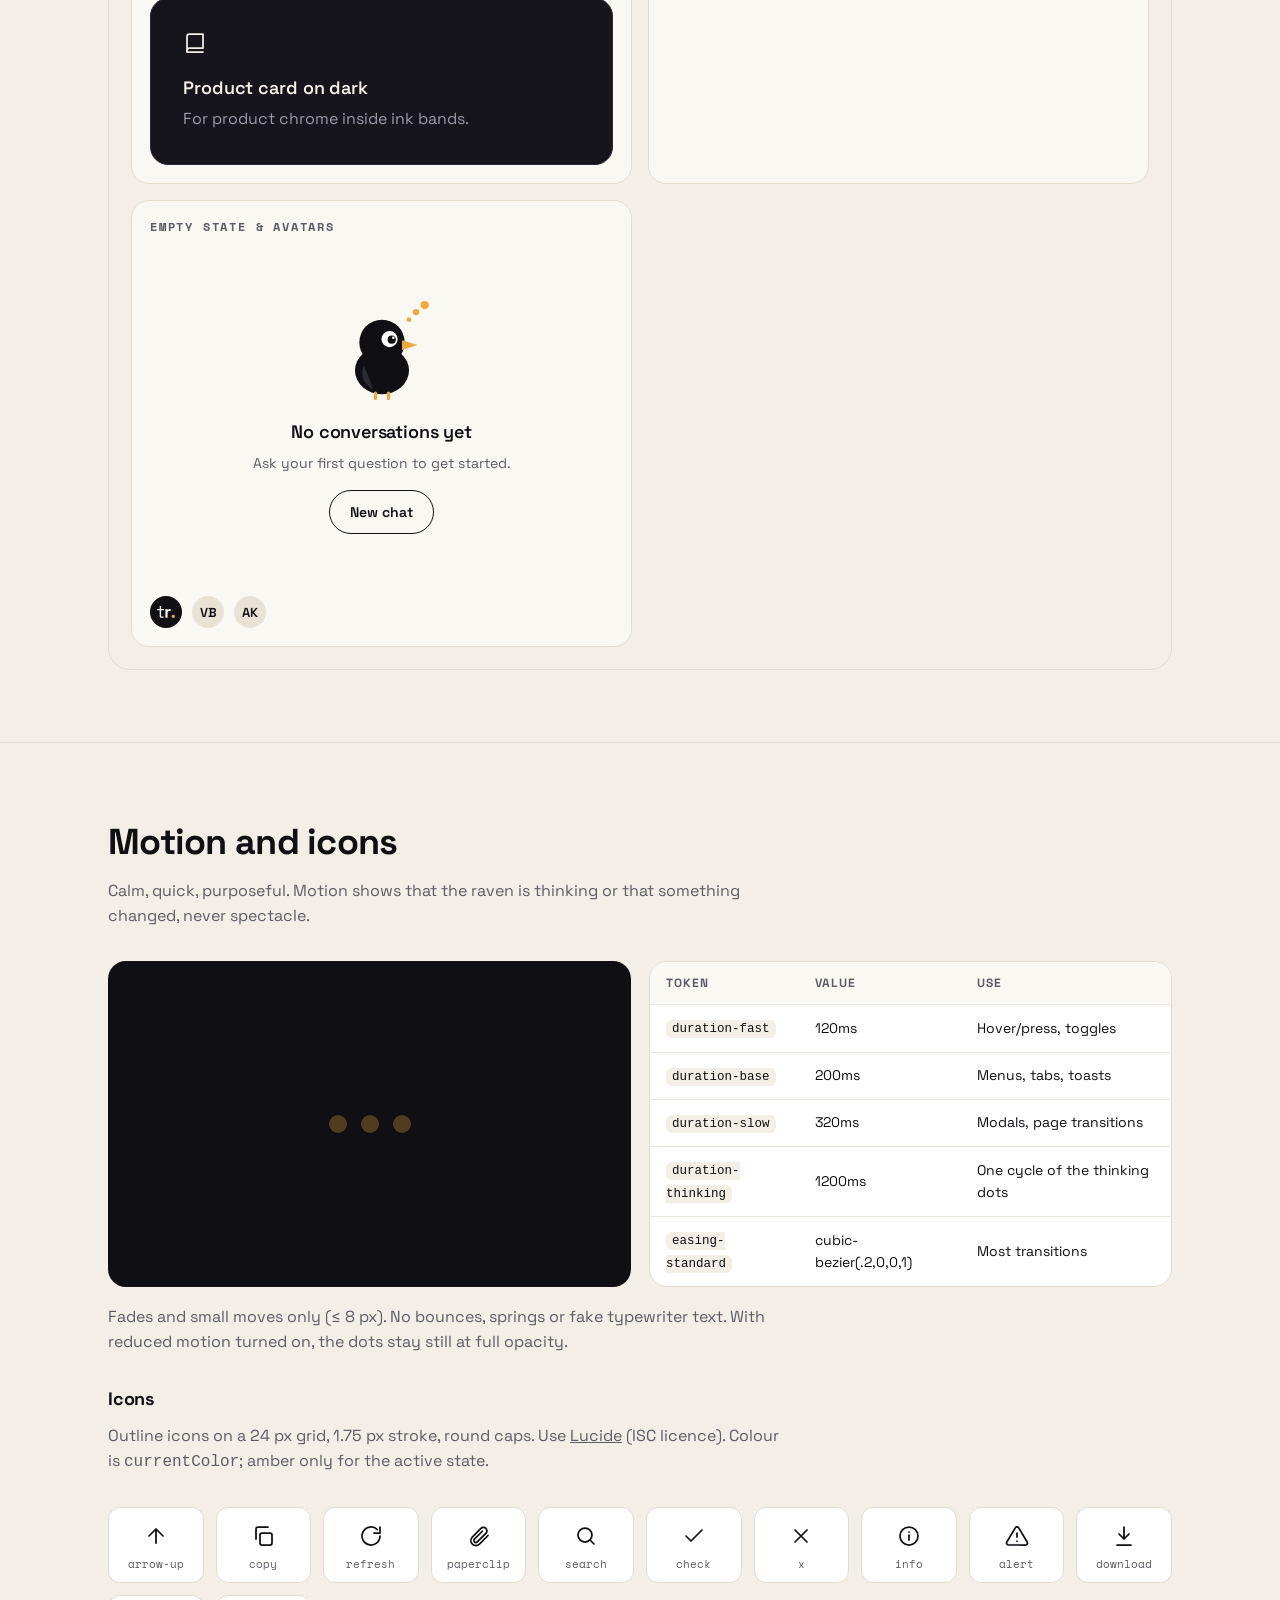
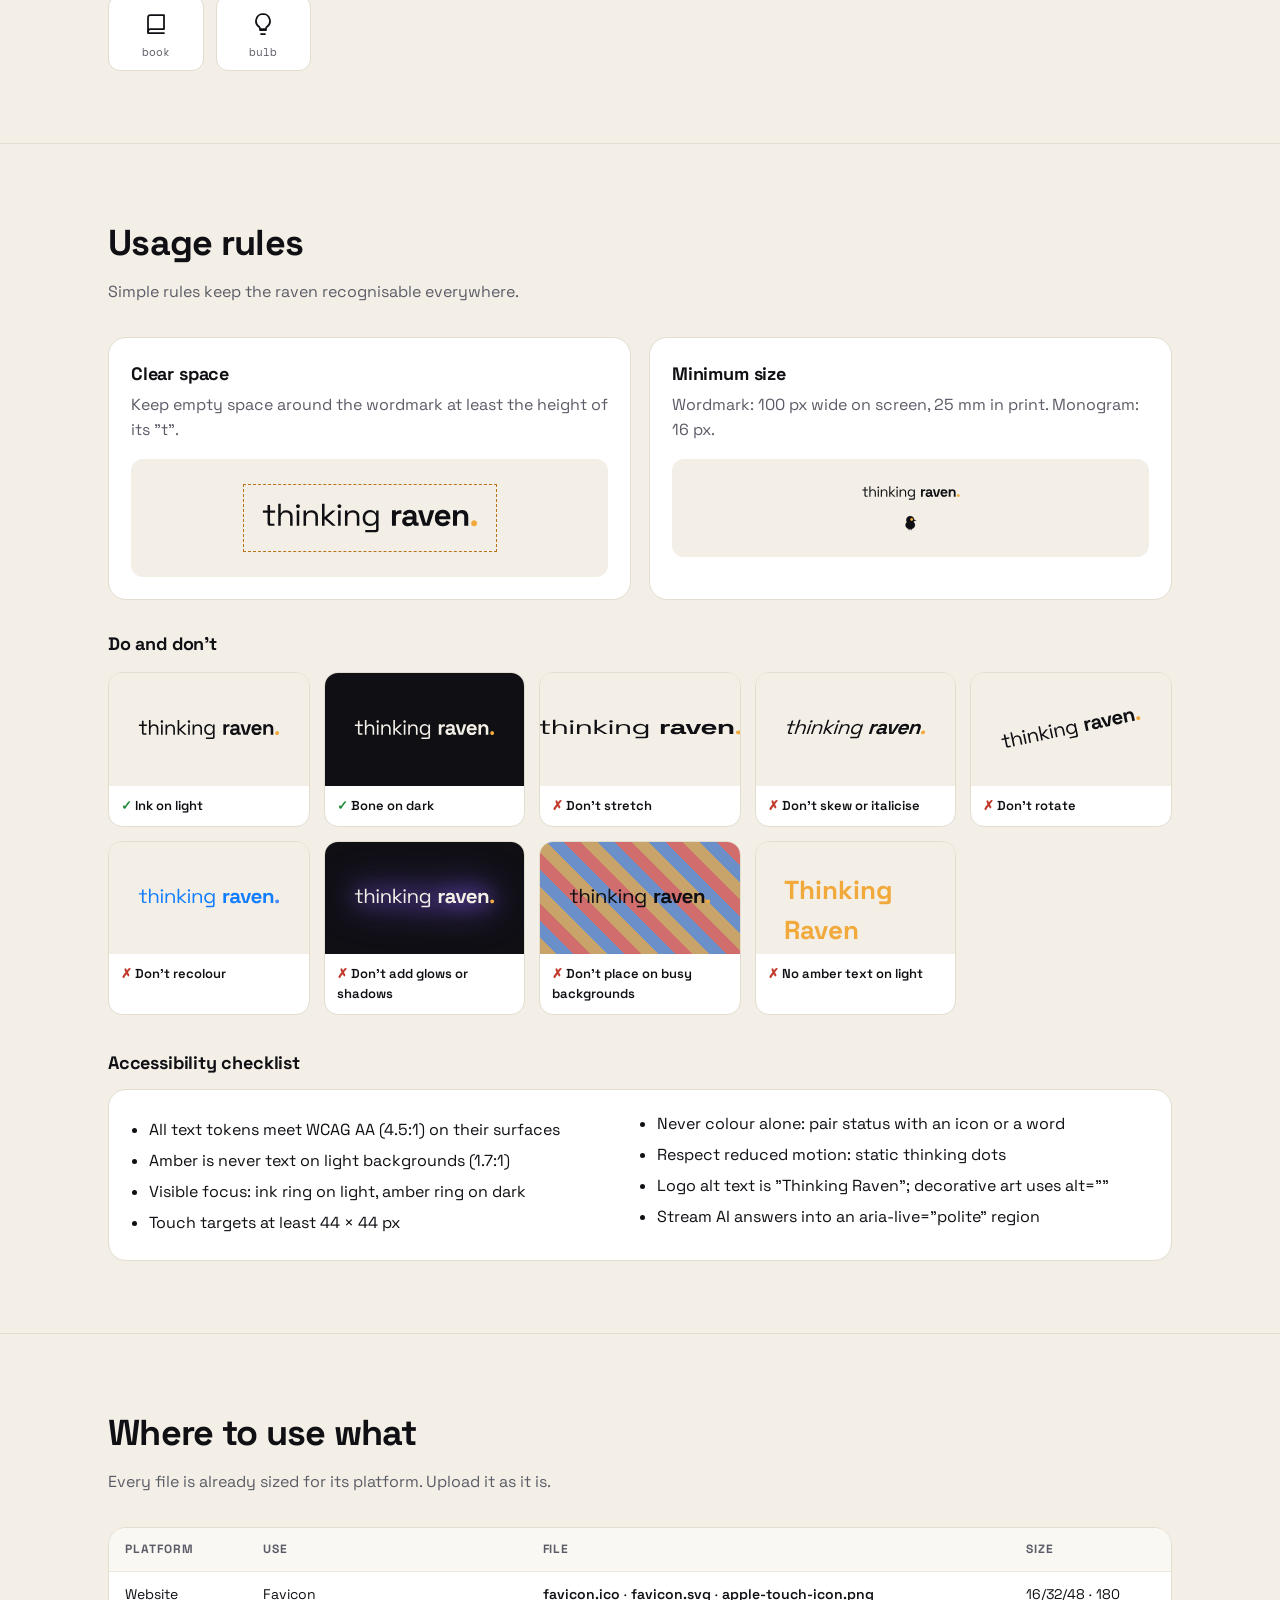
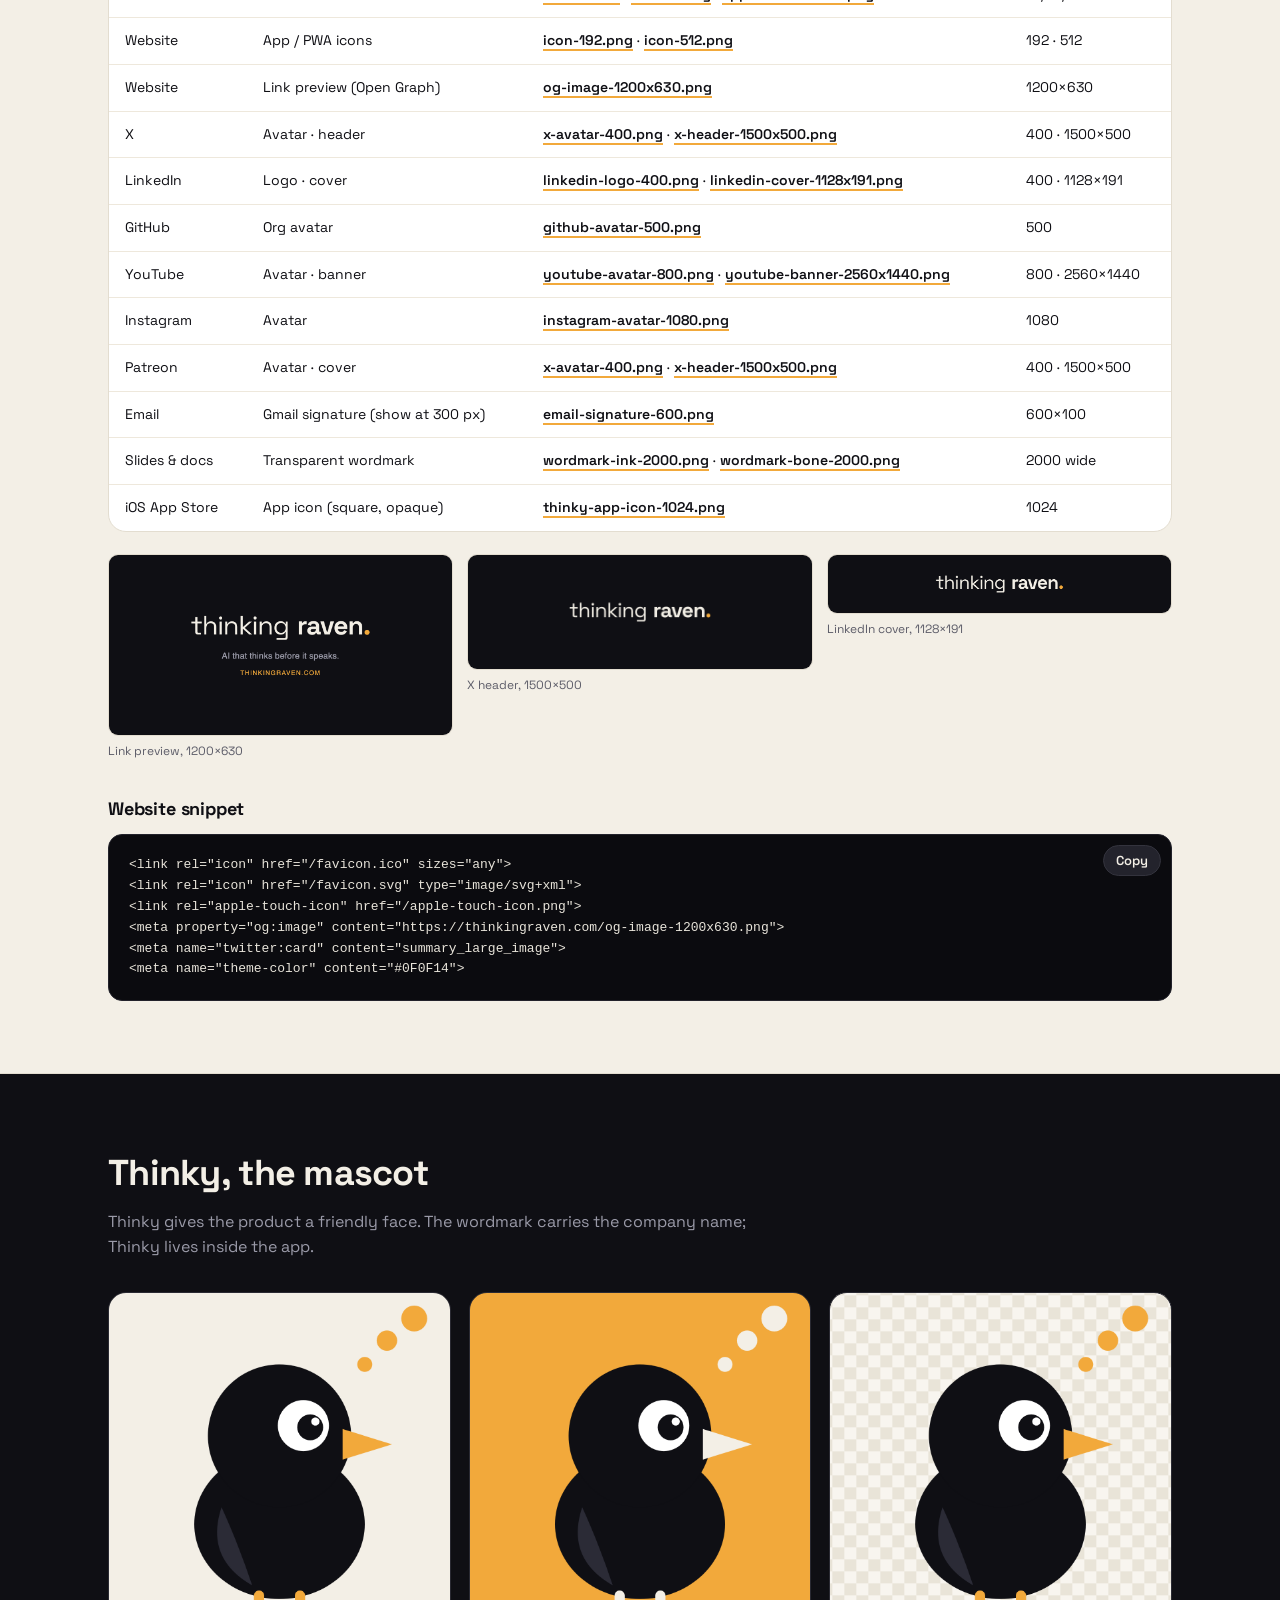
==== commit c0677f23: "Favicon: the Thinky mark, white on dark tabs, ink on light The browser-tab icon is now Thinky as one" ====
--- a/index.html
+++ b/index.html
@@ -233,7 +233,7 @@
   <section class="block" id="logo">
     <div class="wrap">
       <h2>Logo</h2>
-      <p class="sub">The wordmark is the main logo. The <code>tr.</code> monogram is for small, square spaces such as favicons and avatars. All SVGs are outlined, so they look identical everywhere without the font installed.</p>
+      <p class="sub">The wordmark is the main logo. The <code>tr.</code> monogram is for small, square spaces such as app icons and avatars; the browser tab uses the Thinky mark (white on dark tabs, ink on light, amber eye). All SVGs are outlined, so they look identical everywhere without the font installed.</p>
       <div class="grid">
         <article class="asset"><div class="preview on-bone"><img src="logos/final/thinkingraven-wordmark-ink.svg" alt="Wordmark, ink"></div>
           <div class="meta"><h3>Wordmark: ink</h3><p>Primary logo for light backgrounds.</p>
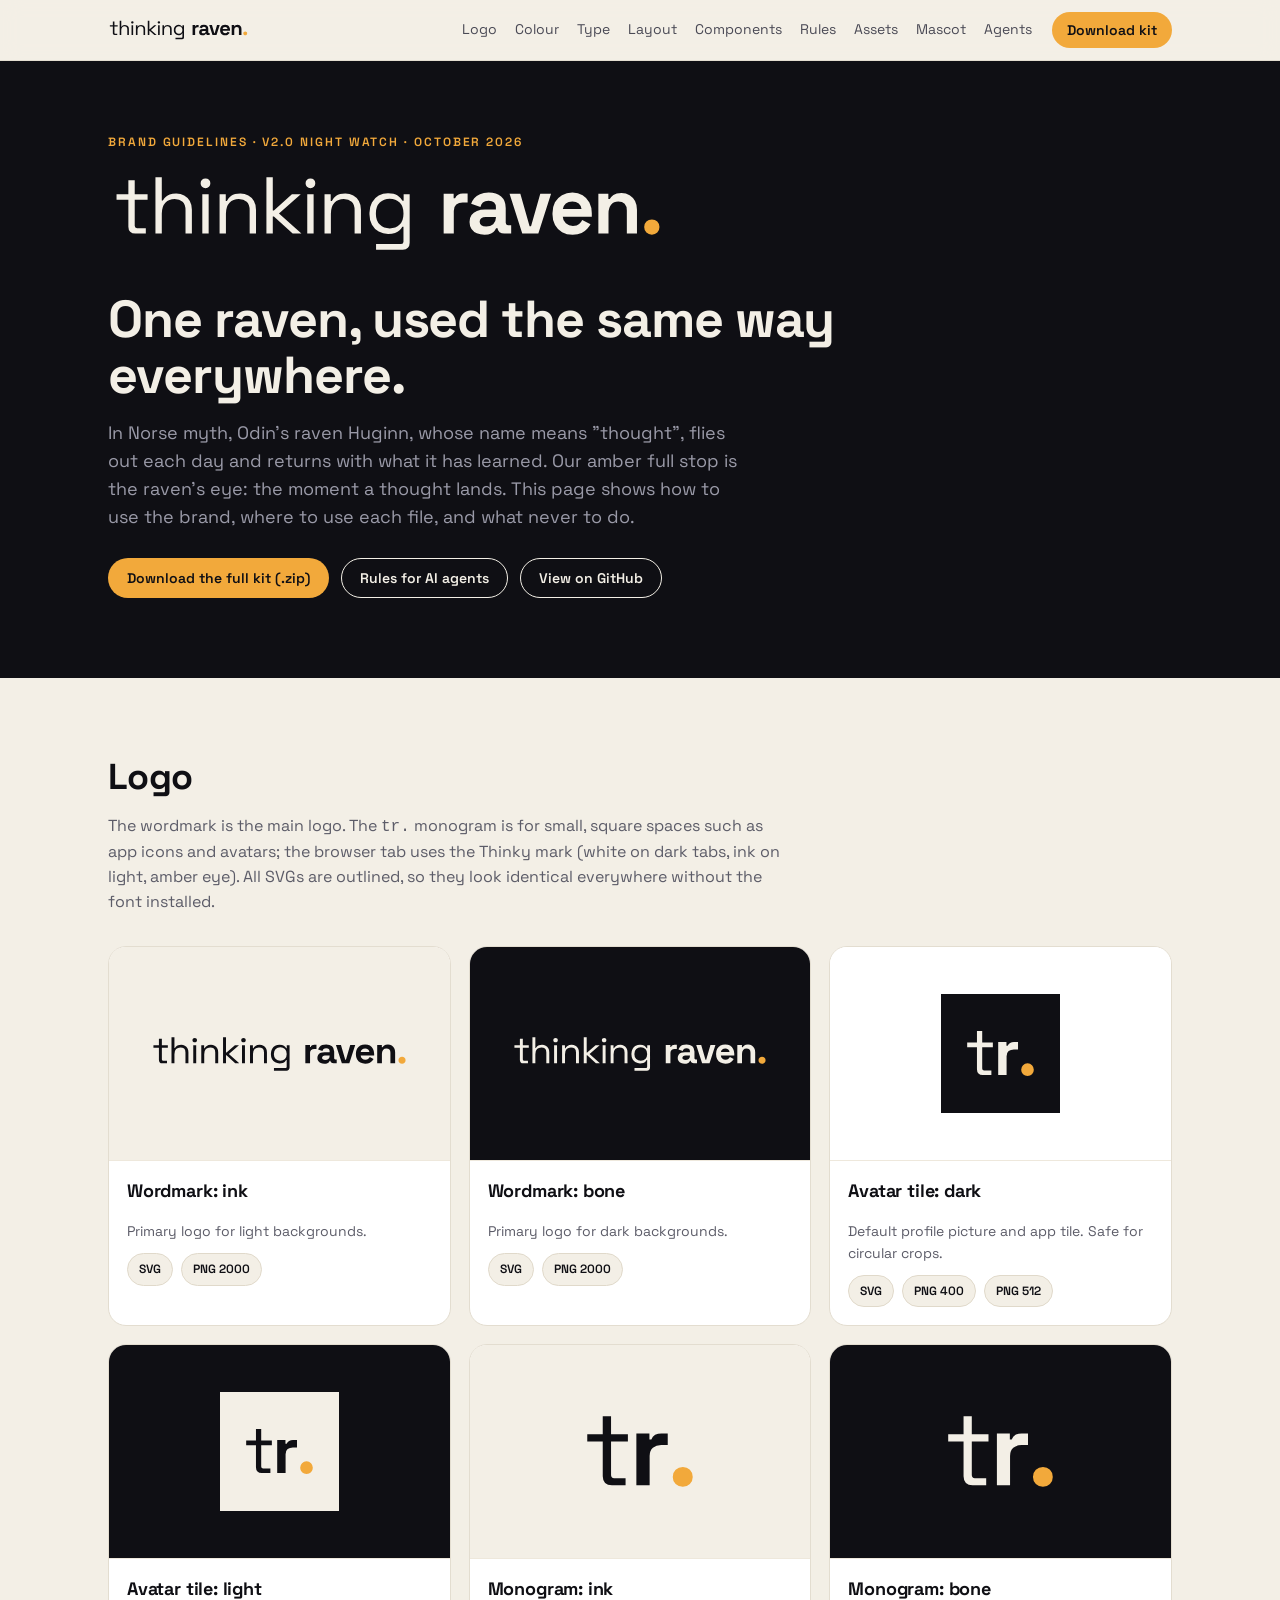
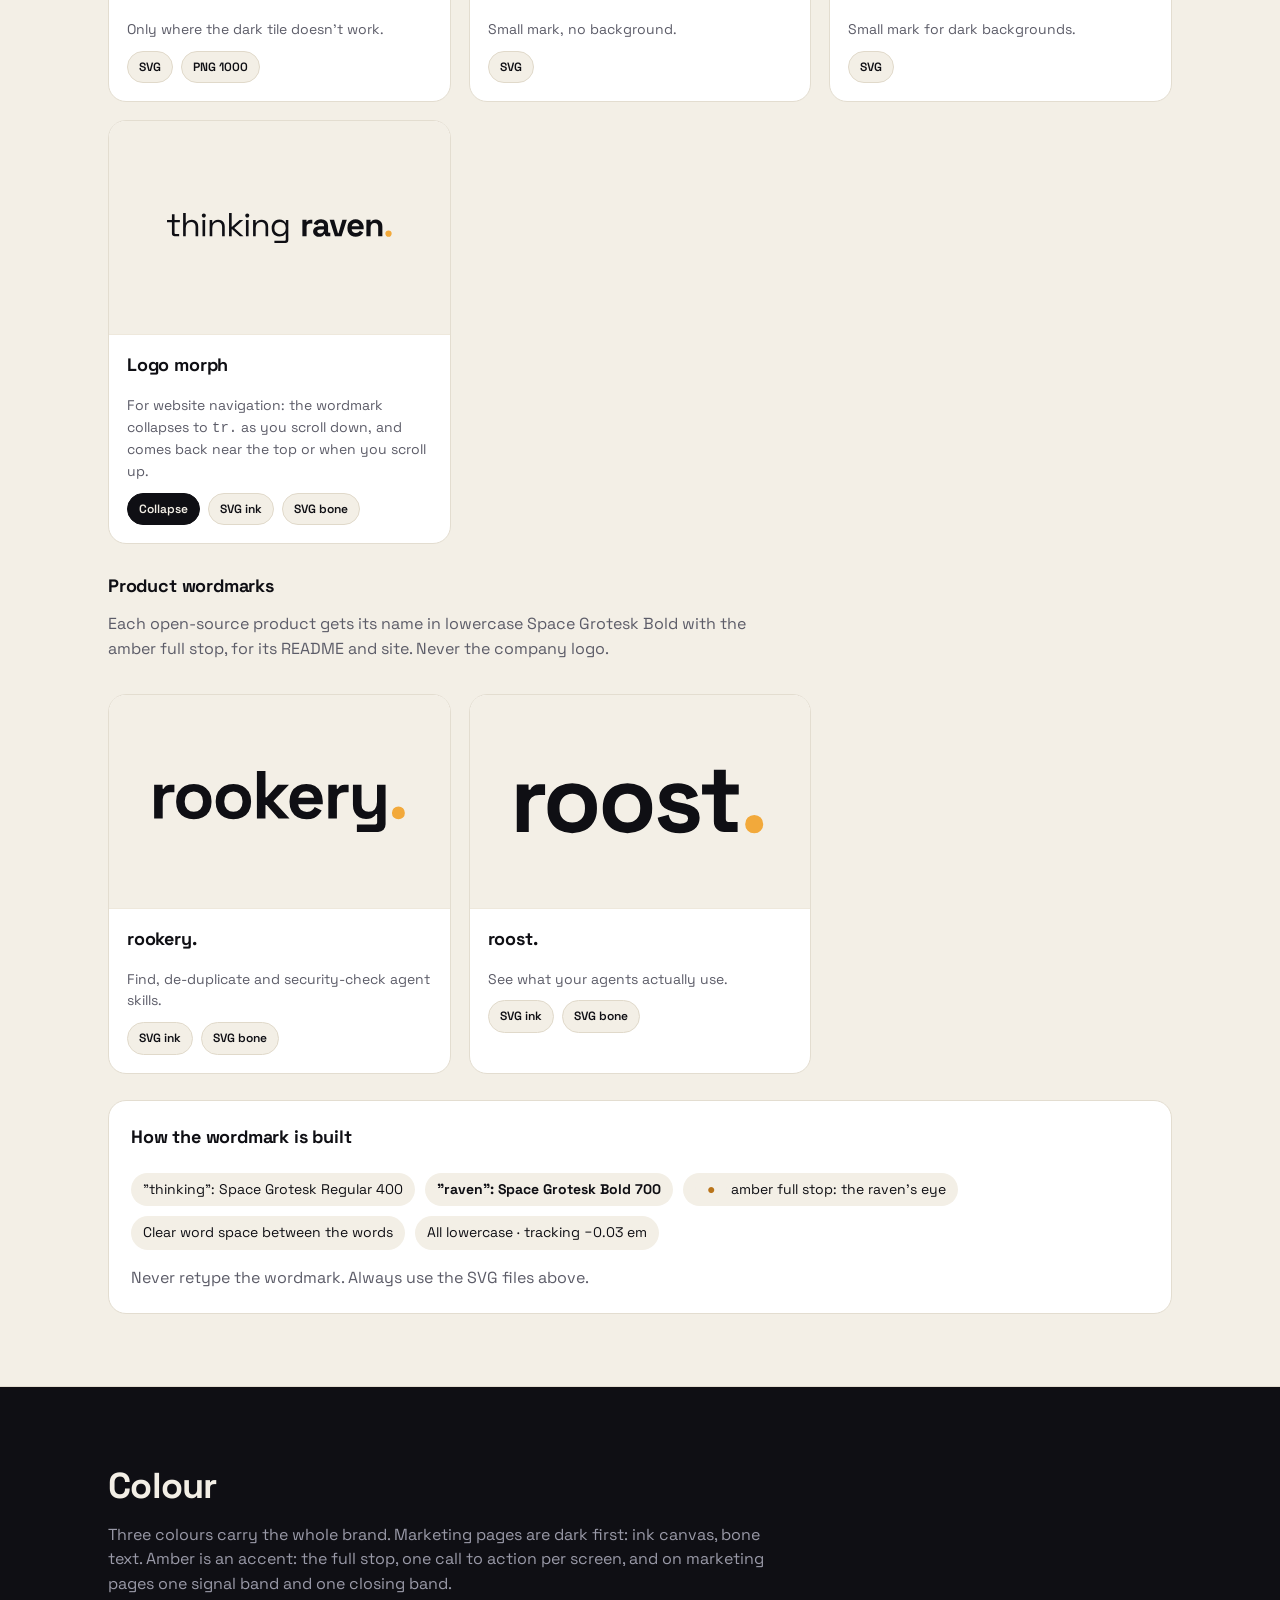
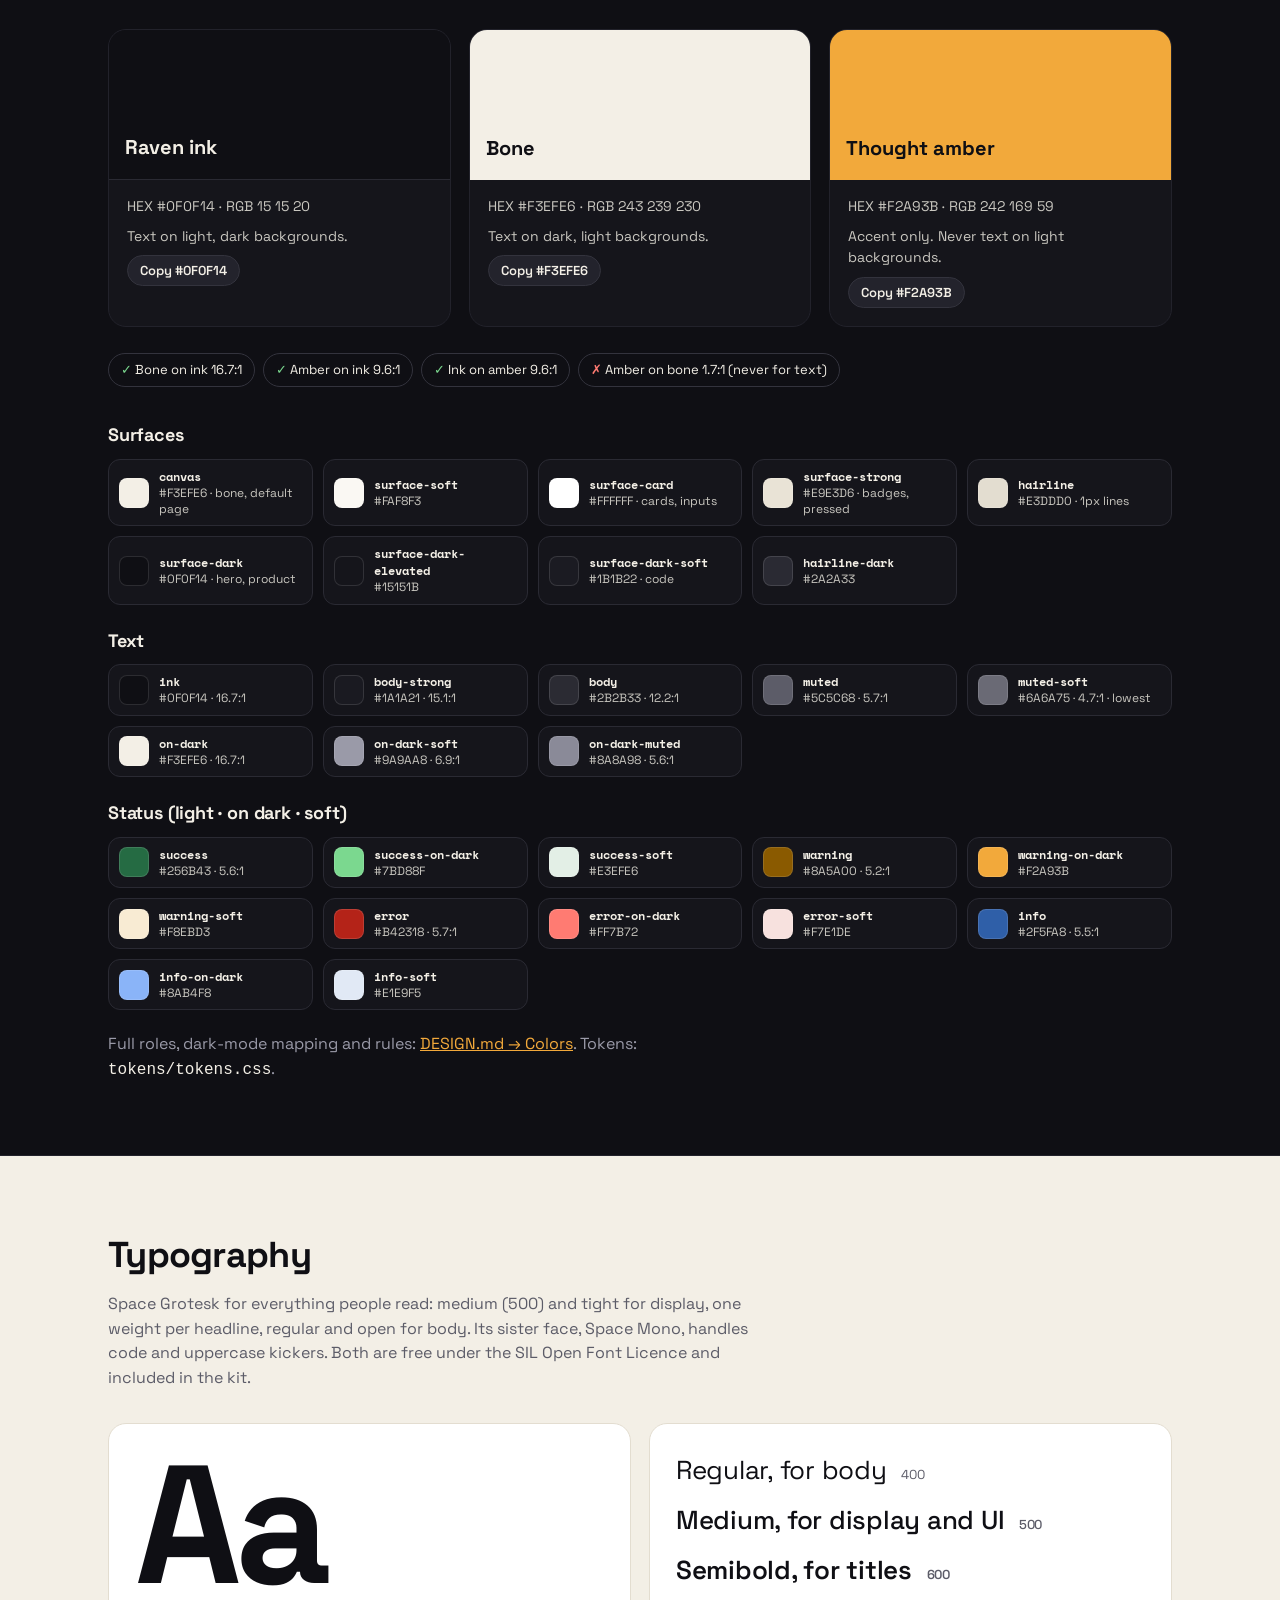
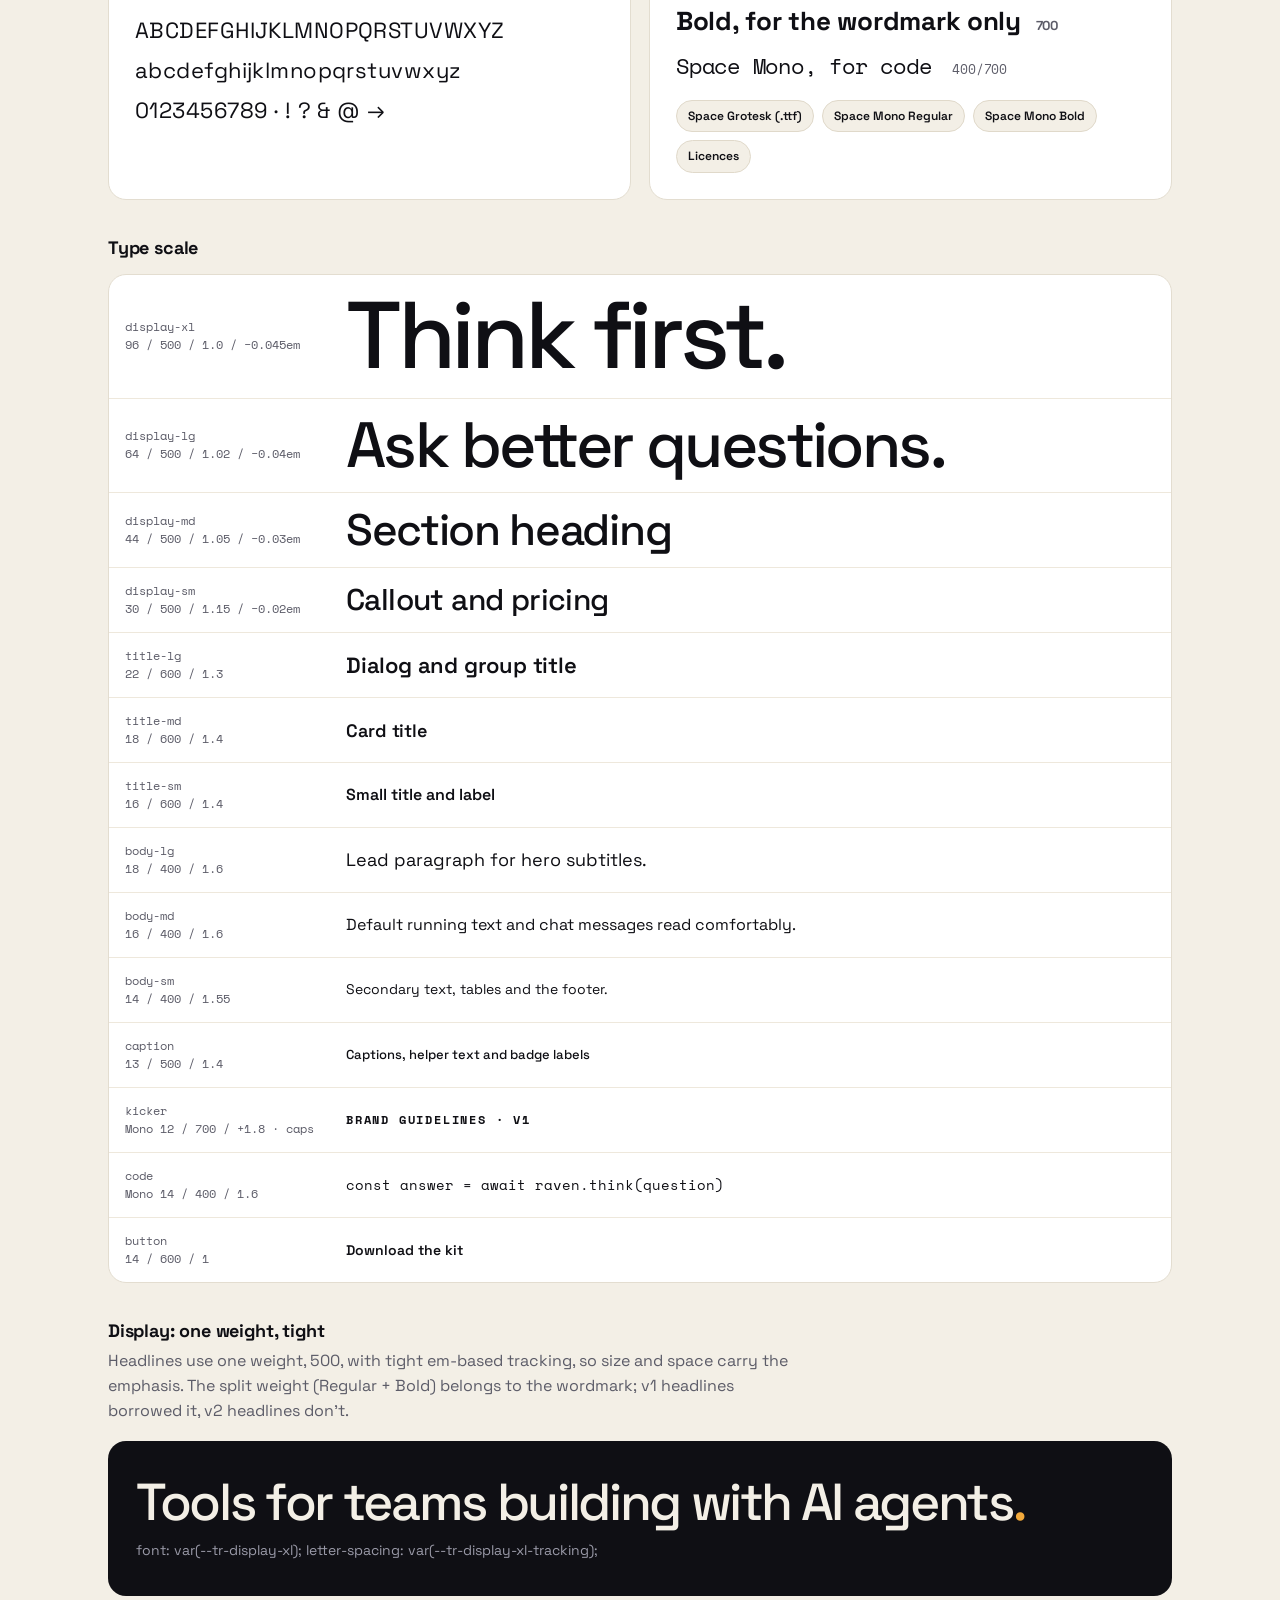
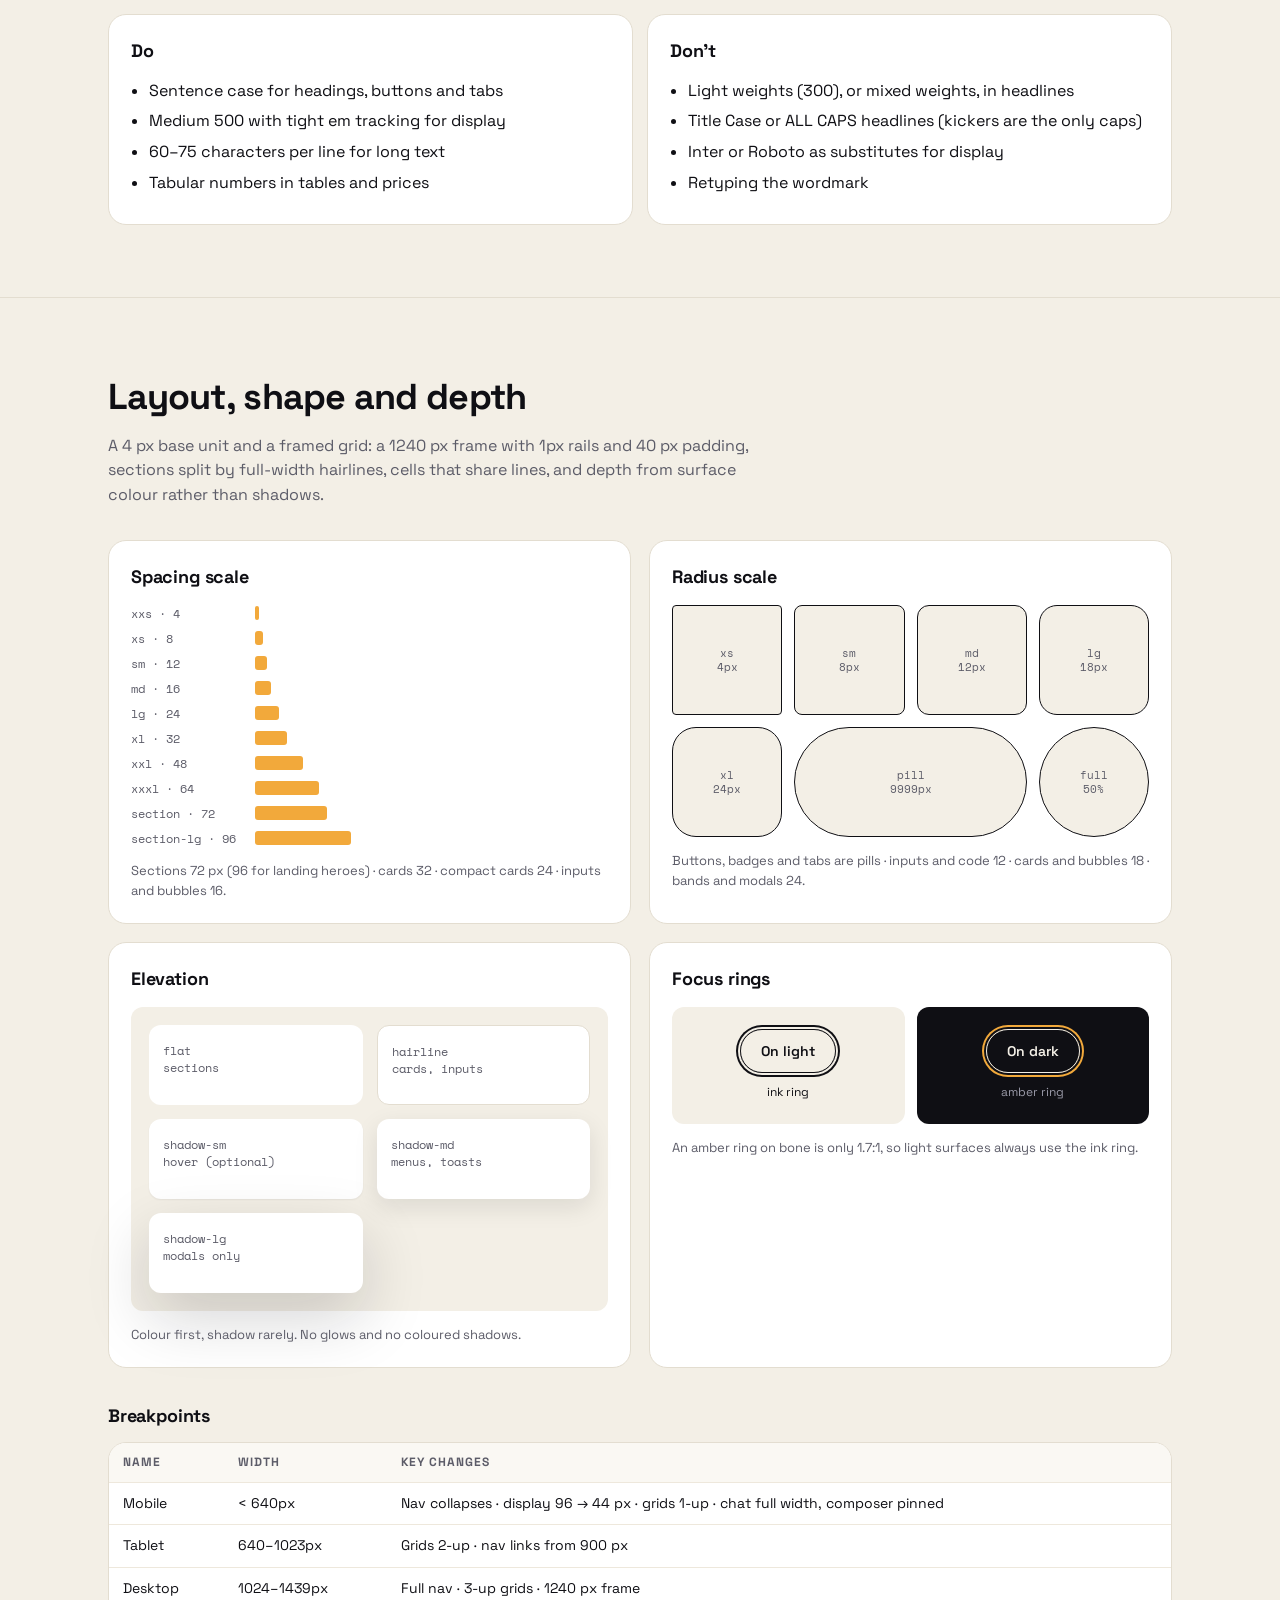
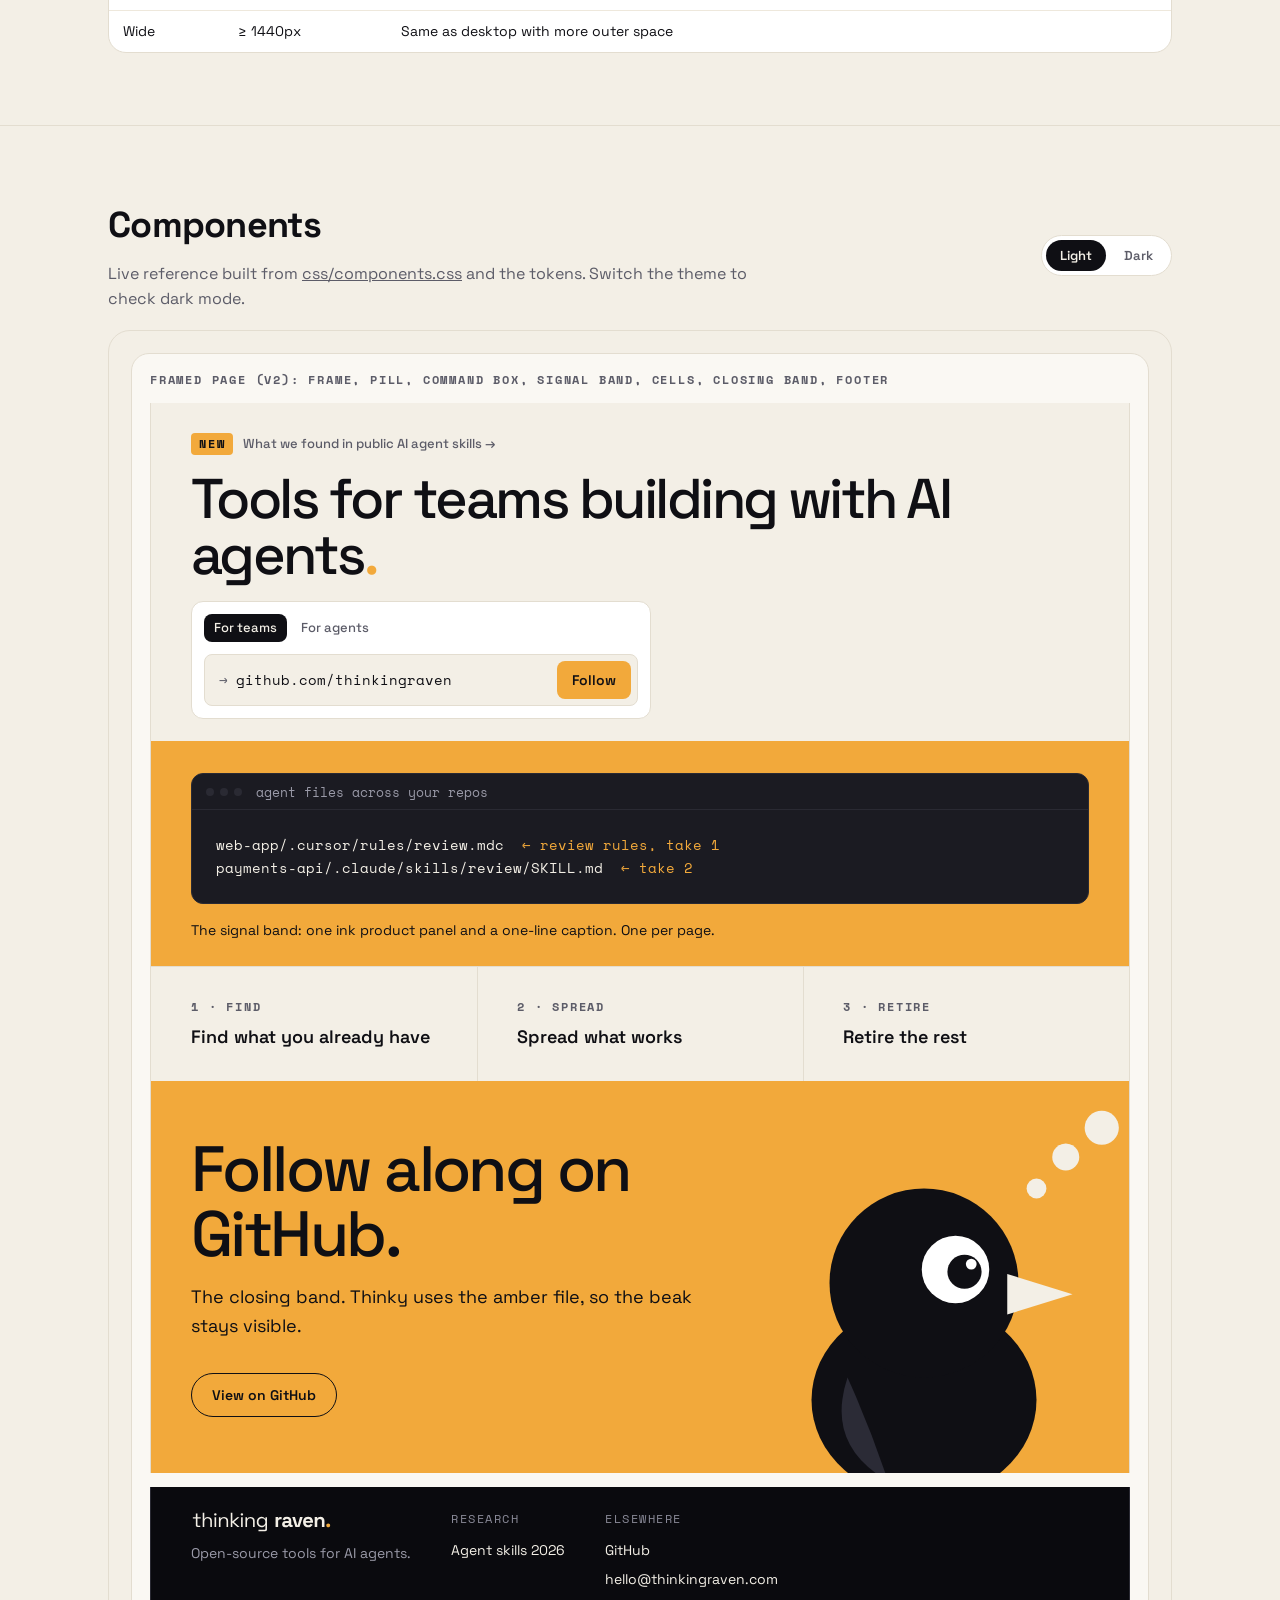
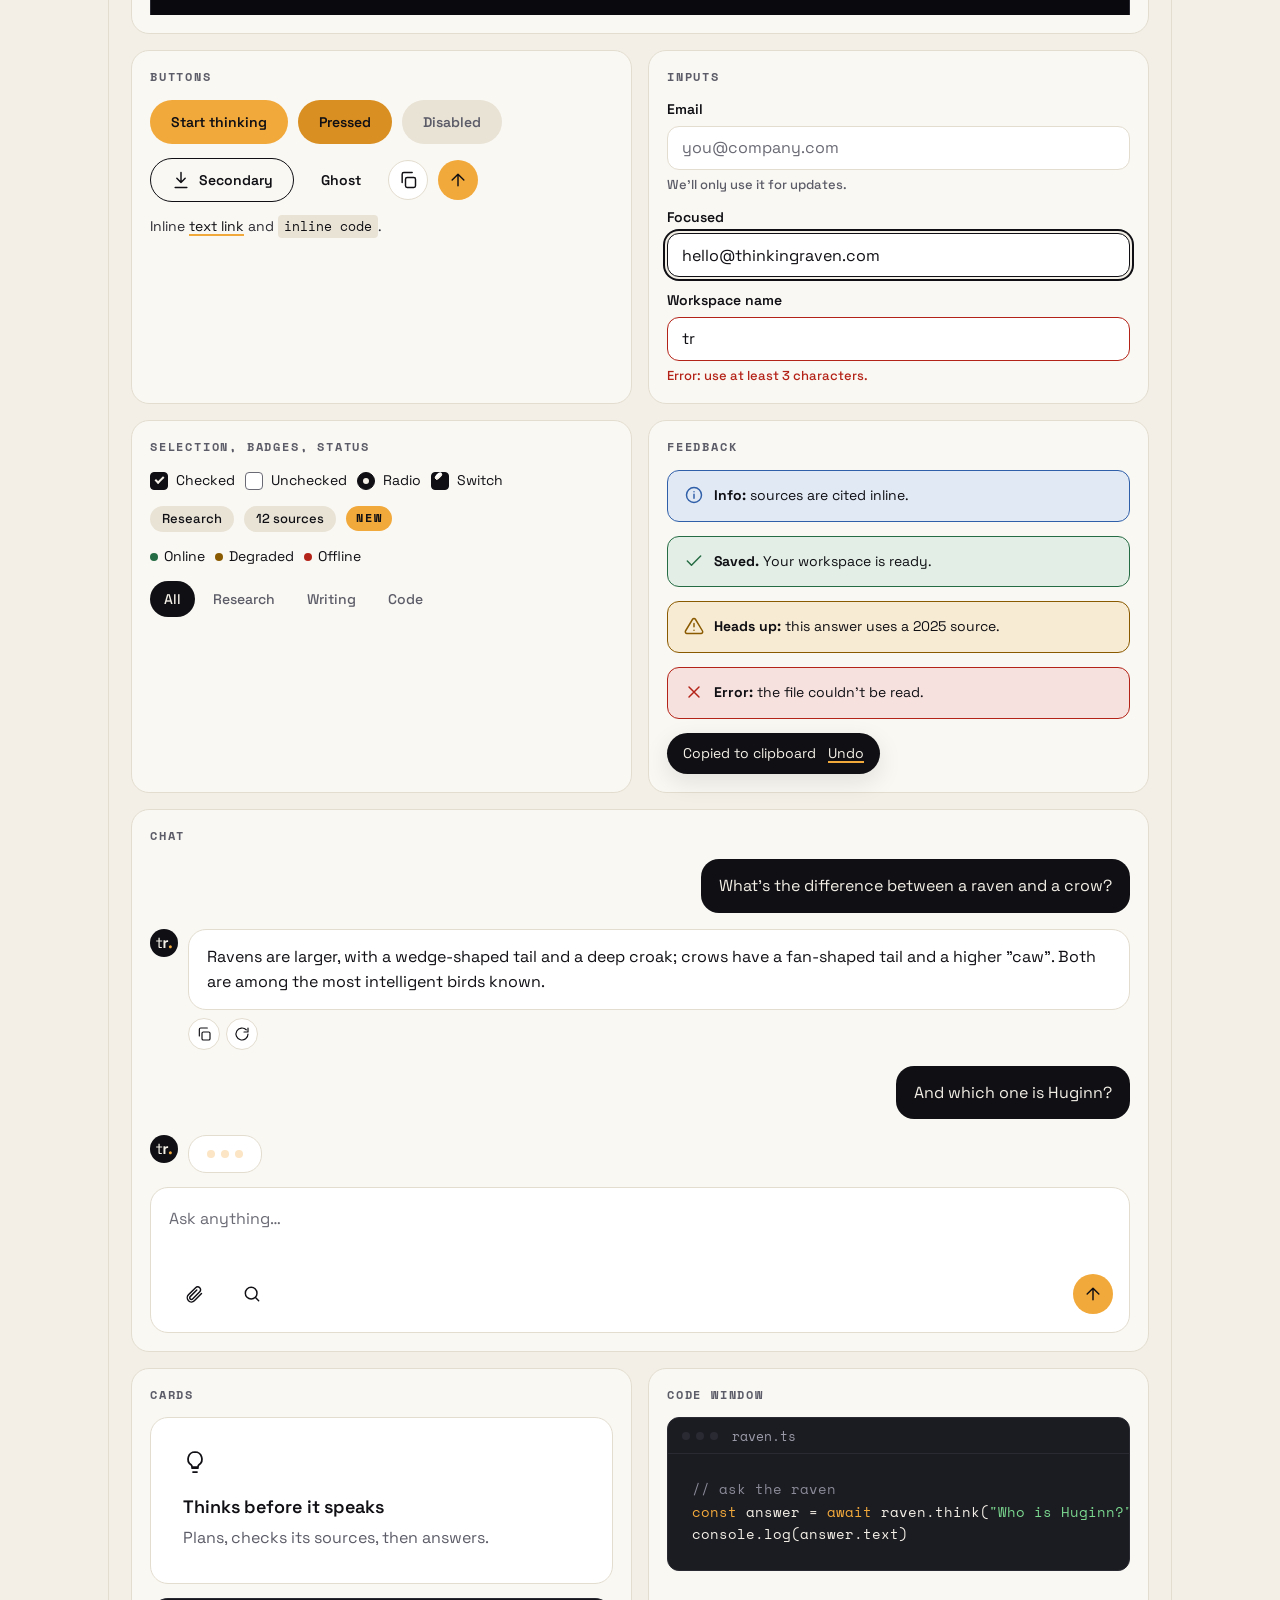
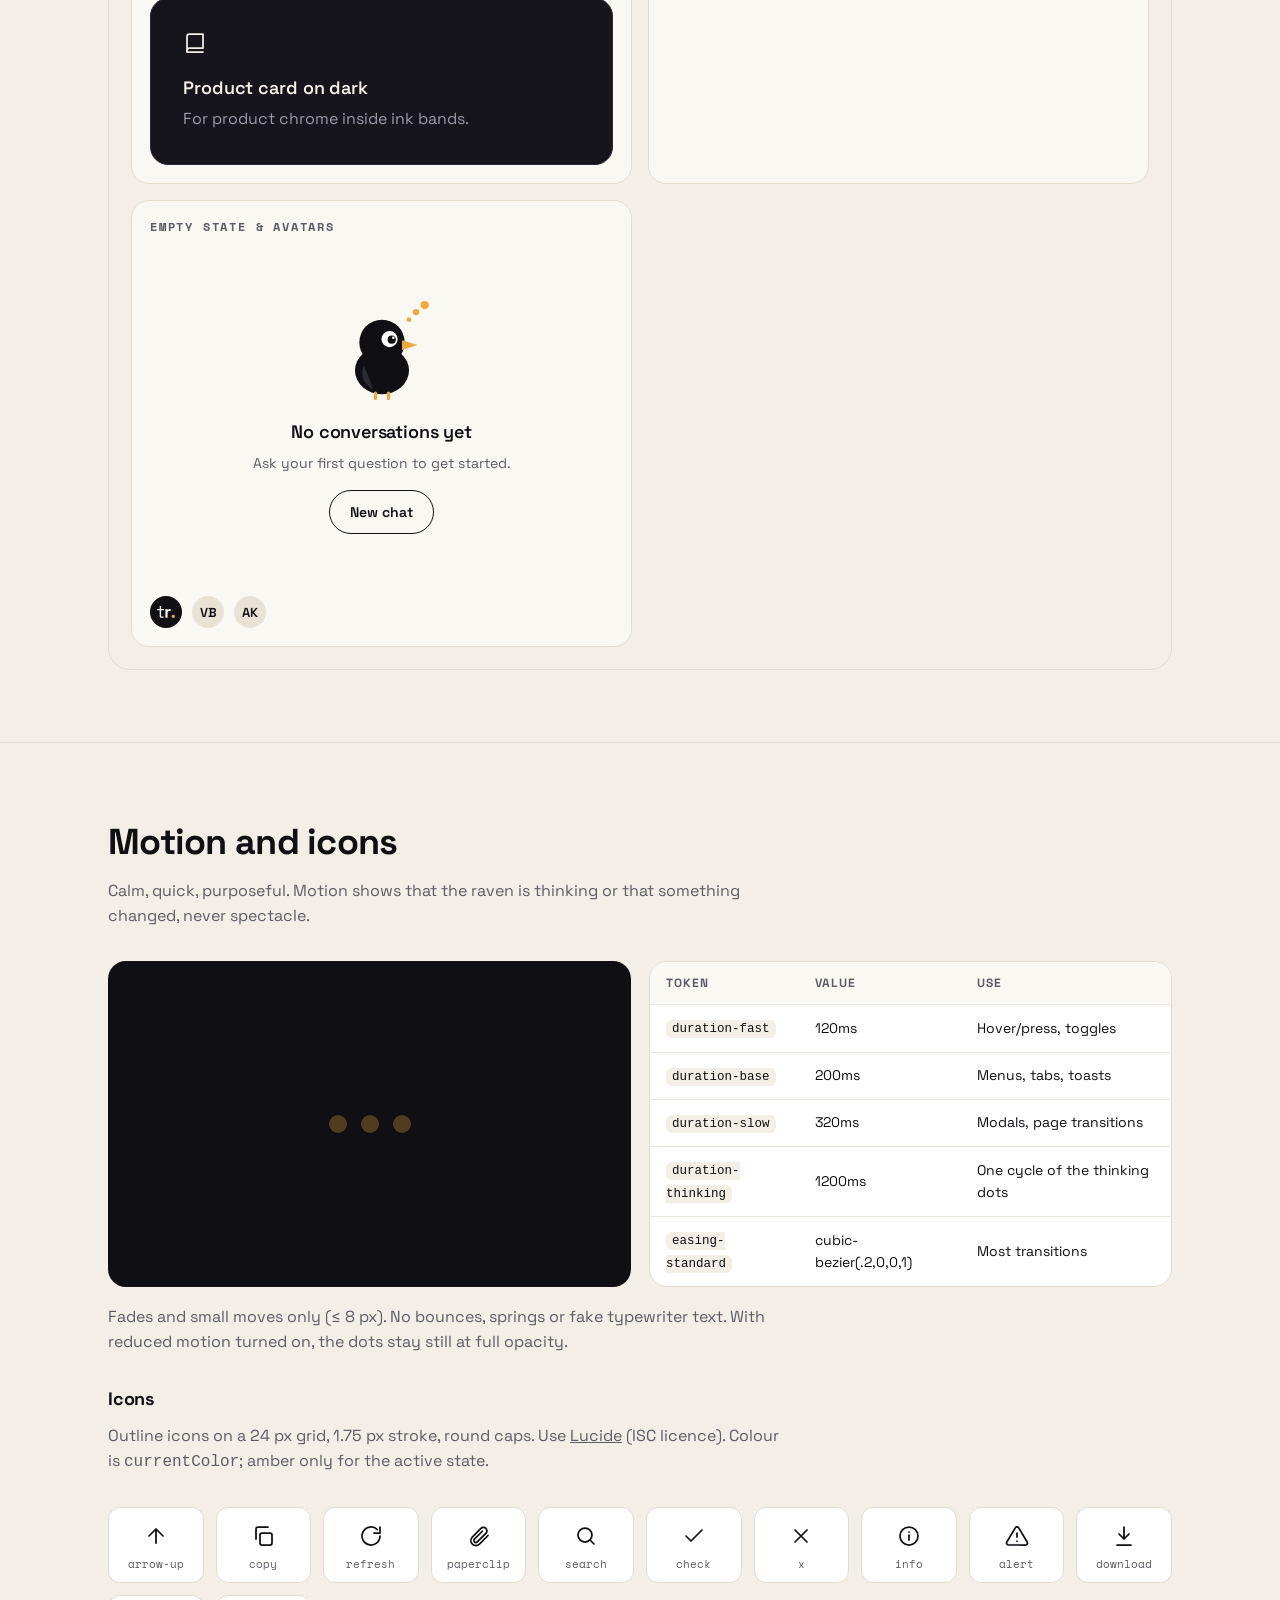
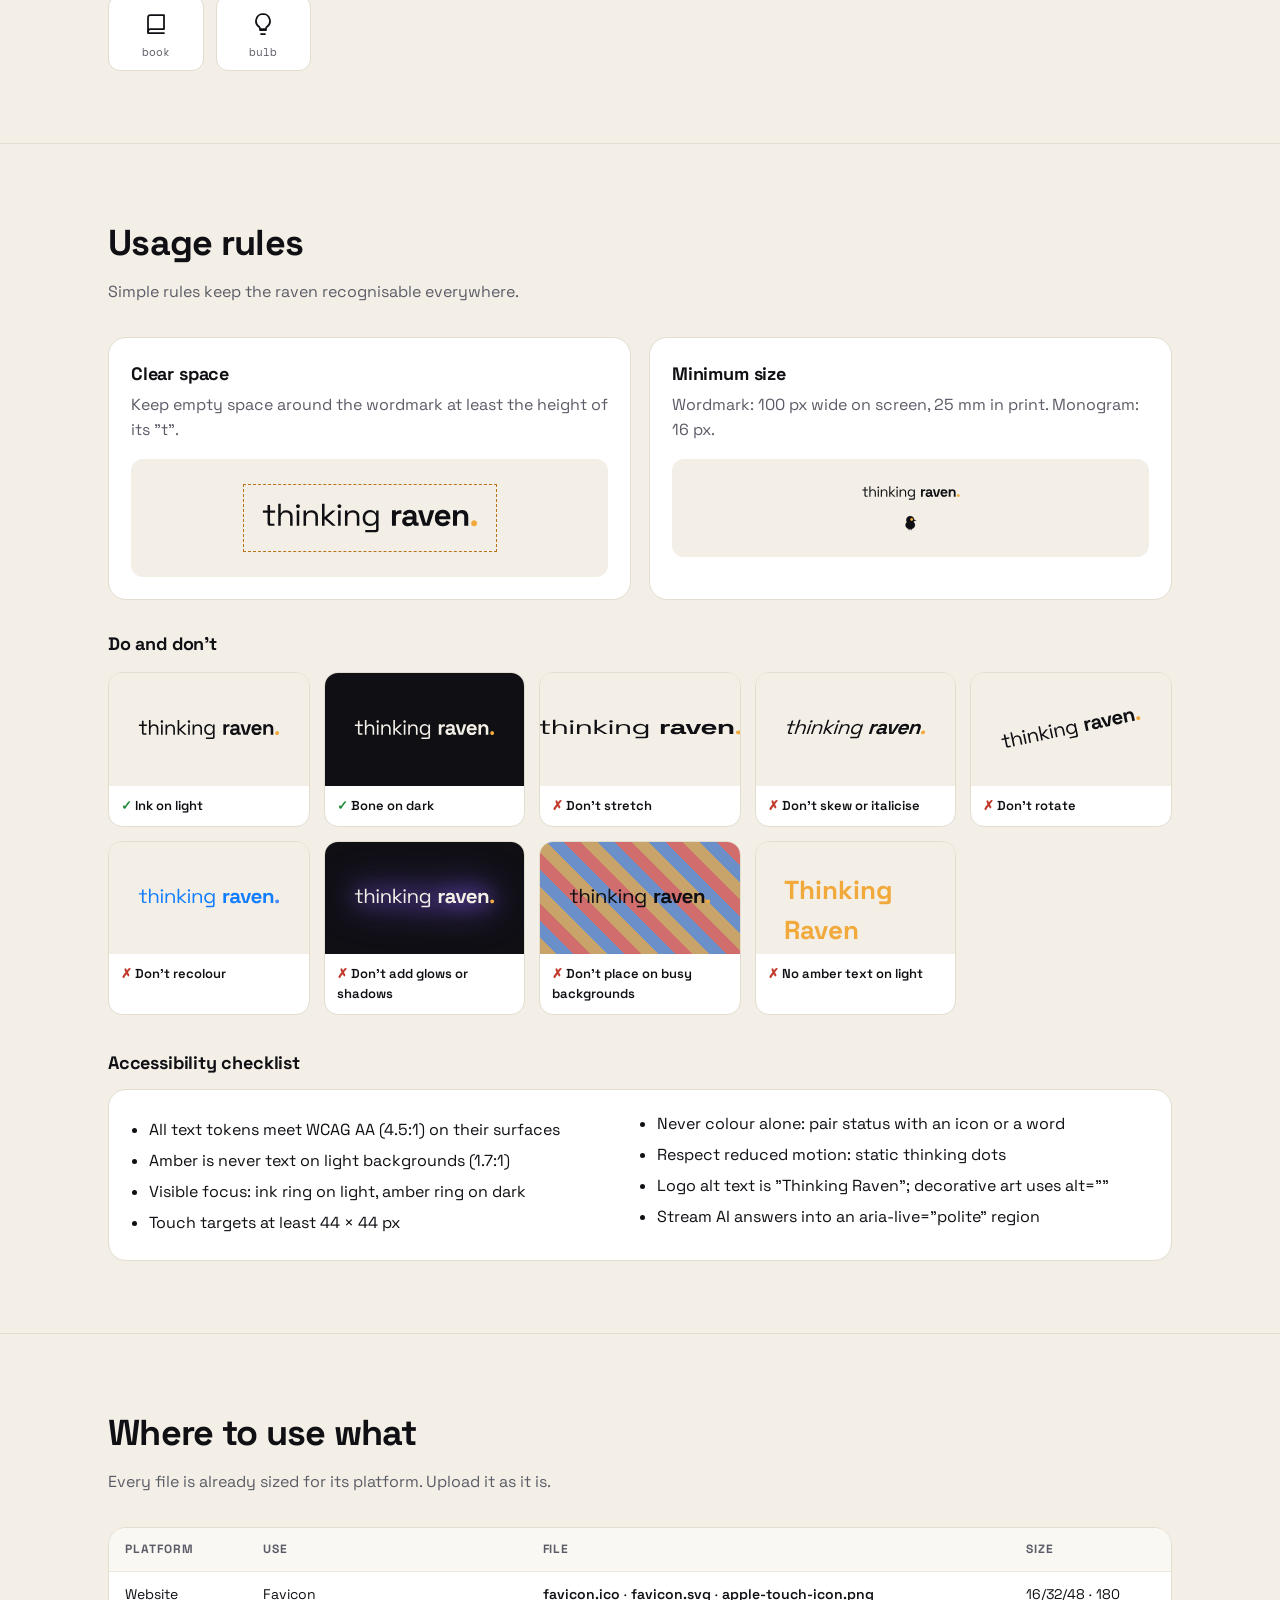
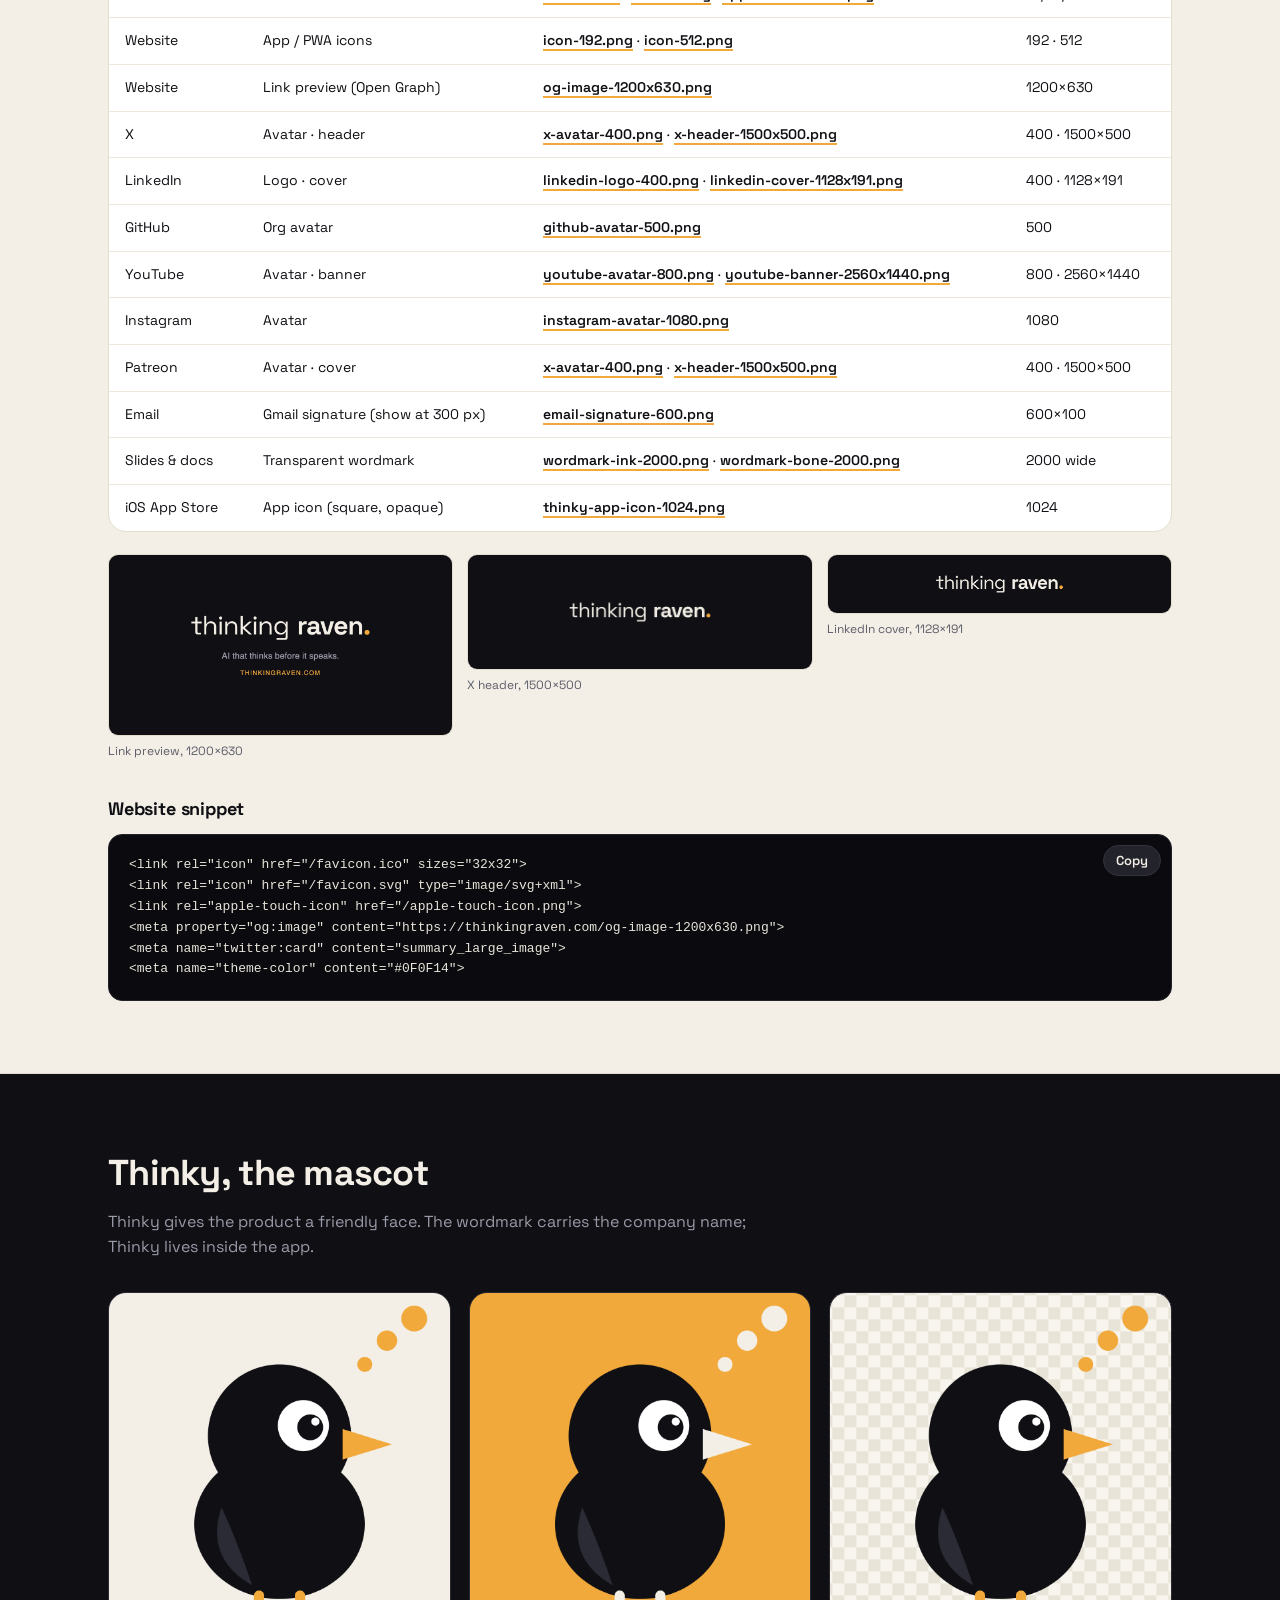
==== commit 979c7e73: "Favicon snippet: sizes="32x32" on the .ico, so Chrome uses the SVG With sizes="any", Chrome picks fa" ====
--- a/index.html
+++ b/index.html
@@ -5,7 +5,7 @@
 <meta name="viewport" content="width=device-width, initial-scale=1">
 <title>Thinking Raven Brand</title>
 <meta name="description" content="Thinking Raven brand guidelines: logos, colours, typography, usage rules and ready-made exports for every platform.">
-<link rel="icon" href="exports/favicon/favicon.ico" sizes="any">
+<link rel="icon" href="exports/favicon/favicon.ico" sizes="32x32">
 <link rel="icon" href="exports/favicon/favicon.svg" type="image/svg+xml">
 <link rel="apple-touch-icon" href="exports/favicon/apple-touch-icon.png">
 <meta property="og:title" content="Thinking Raven brand guidelines">
@@ -506,7 +506,7 @@
         <figure><img src="exports/social/linkedin-cover-1128x191.png" alt="LinkedIn cover" width="1128" height="191" loading="lazy"><figcaption>LinkedIn cover, 1128×191</figcaption></figure>
       </div>
       <h3 style="margin:34px 0 12px">Website snippet</h3>
-      <div class="code"><button class="copy" data-copy-from="snippet">Copy</button><pre id="snippet">&lt;link rel="icon" href="/favicon.ico" sizes="any"&gt;
+      <div class="code"><button class="copy" data-copy-from="snippet">Copy</button><pre id="snippet">&lt;link rel="icon" href="/favicon.ico" sizes="32x32"&gt;
 &lt;link rel="icon" href="/favicon.svg" type="image/svg+xml"&gt;
 &lt;link rel="apple-touch-icon" href="/apple-touch-icon.png"&gt;
 &lt;meta property="og:image" content="https://thinkingraven.com/og-image-1200x630.png"&gt;
